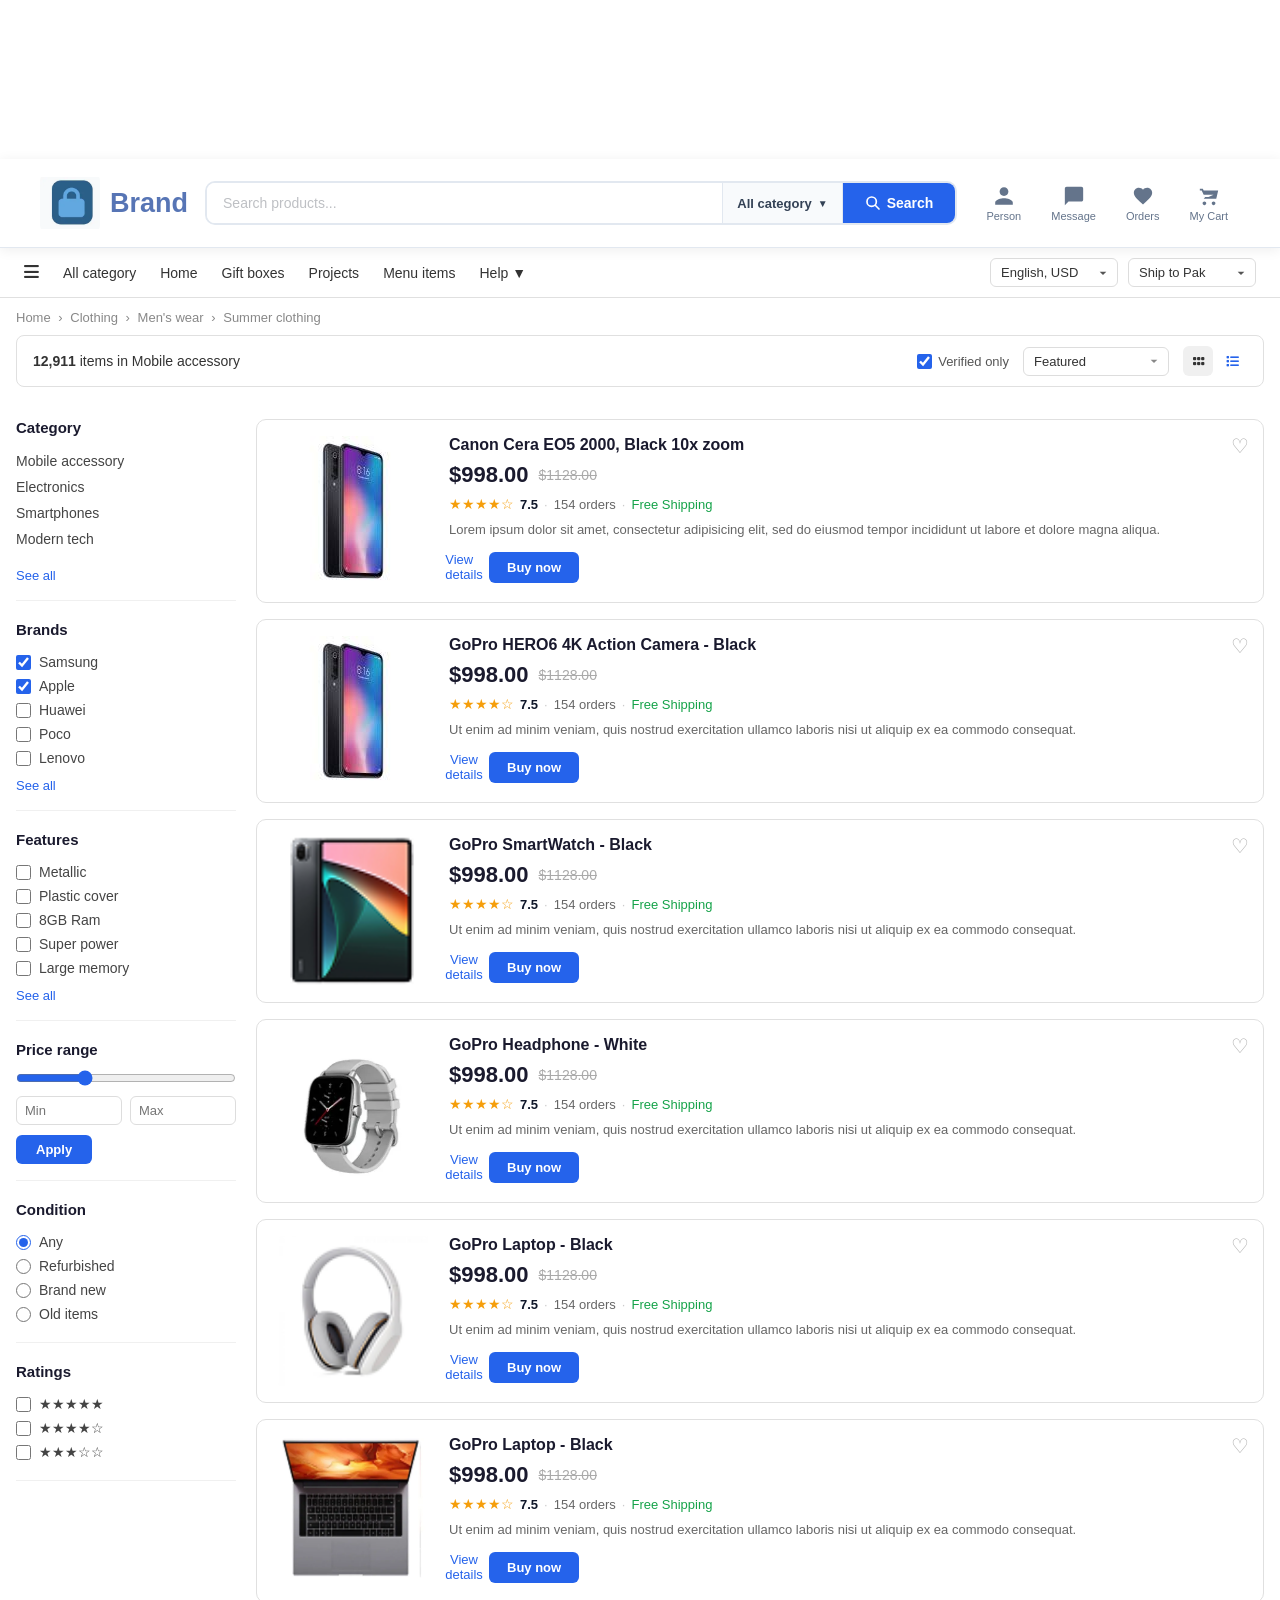
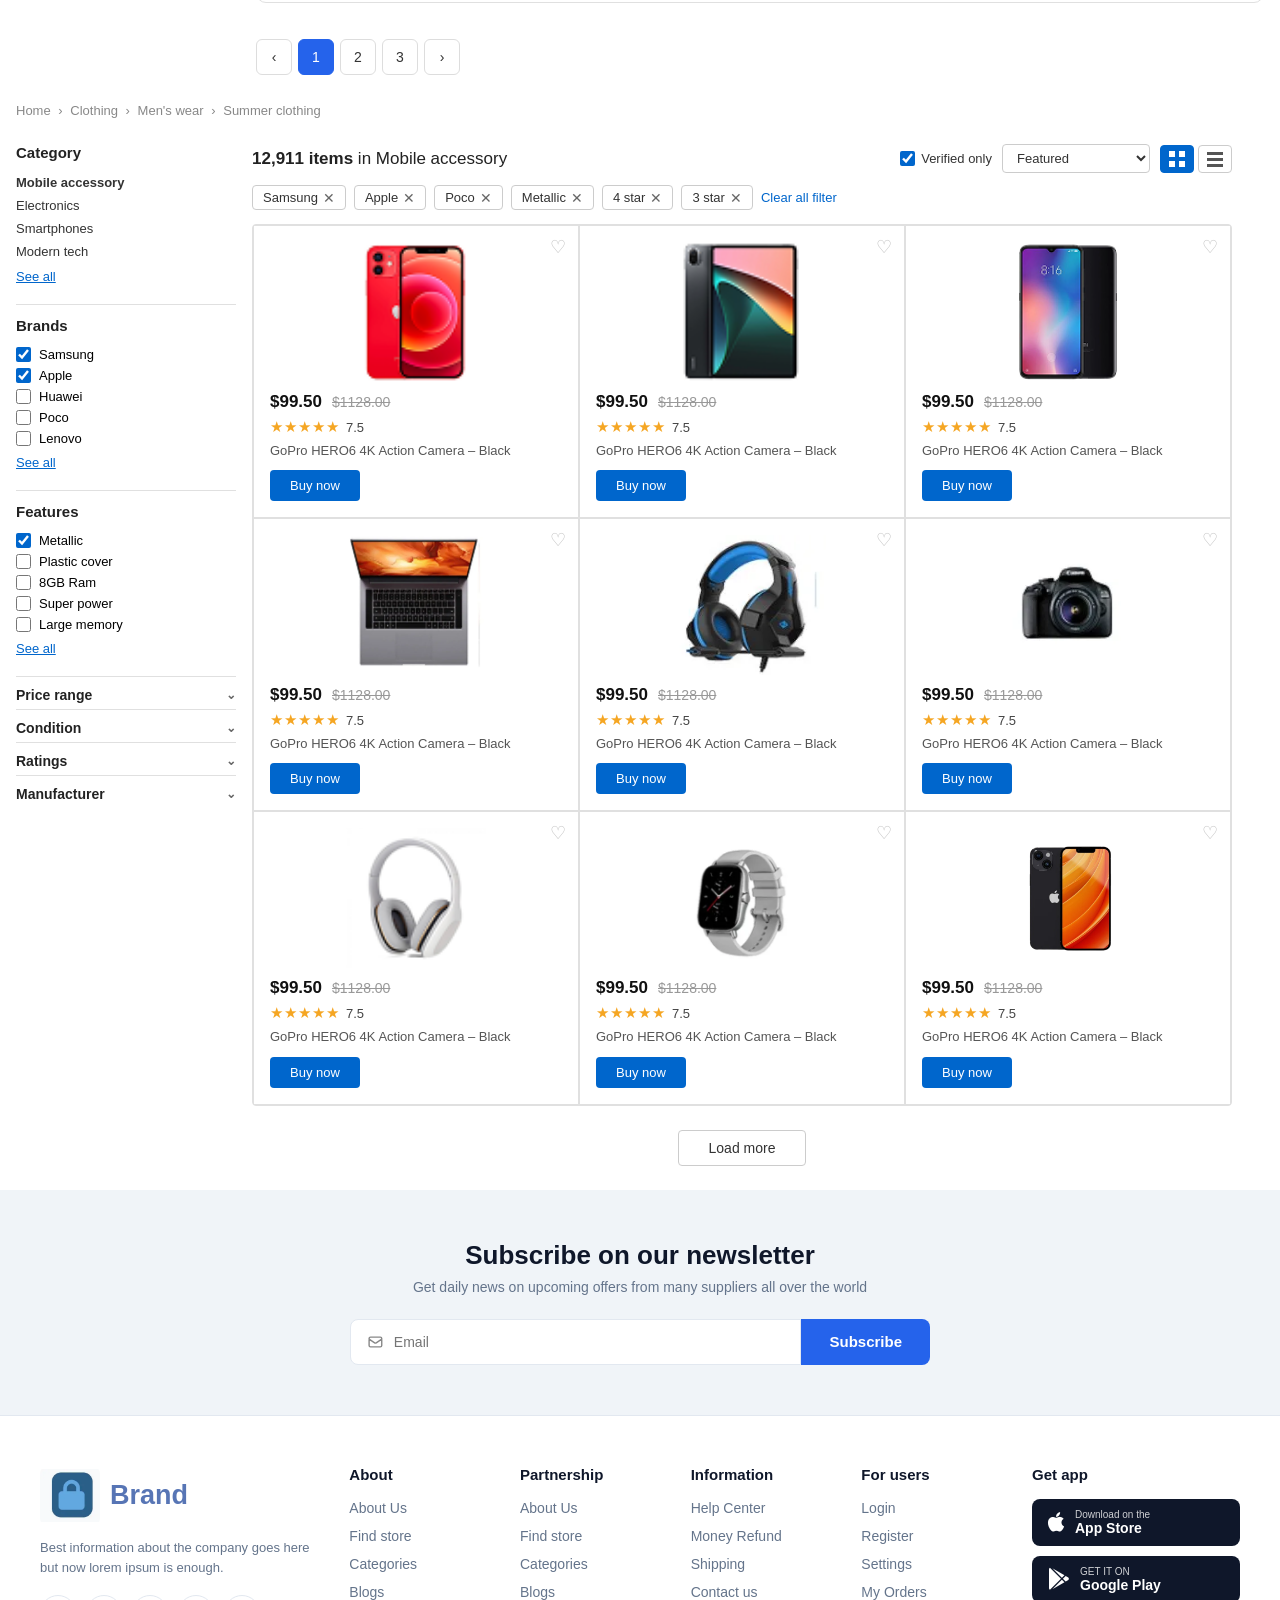
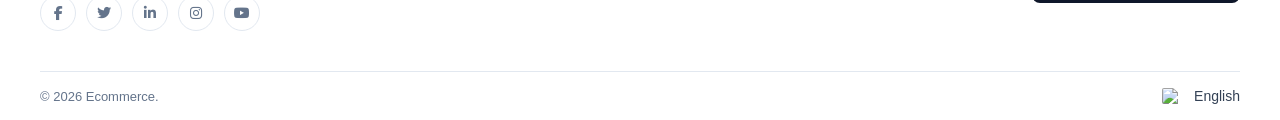
==== gift.html @ ad8d3f31 "Update gift.html" ====
<!DOCTYPE html>
<html lang="en">
<head>
    <meta charset="UTF-8">
    <meta name="viewport" content="width=device-width, initial-scale=1.0">
    <title>E-commerce Website</title>
    <link rel="stylesheet" href="https://cdnjs.cloudflare.com/ajax/libs/font-awesome/6.5.0/css/all.min.css">
    <link rel="stylesheet" href="website.css">
    
</head>

     
</head>
<body style="padding-top: 130px;">

    <!-- FIXED HEADER WRAPPER -->
    <div class="site-header">

      <!-- NAVBAR -->
      <nav>
        <a href="#" class="logo">
          <img src="./preview.webp" alt="Brand Logo">
          <span class="logo-text">Brand</span>
        </a>
        <div class="search-wrapper">
          <input type="text" class="search-input" placeholder="Search products...">
          <div class="cat-dropdown">
            <button class="cat-btn" id="catBtn" onclick="toggleCat()">
              All category <span class="arrow">▼</span>
            </button>
            <div class="cat-menu" id="catMenu">
              <a href="#" onclick="selectCat(this)"><span class="icon">⌚</span> Smart Watches</a>
              <a href="#" onclick="selectCat(this)"><span class="icon">💻</span> Laptops</a>
              <a href="#" onclick="selectCat(this)"><span class="icon">📷</span> Cameras</a>
              <a href="#" onclick="selectCat(this)"><span class="icon">🎧</span> Headphones</a>
            </div>
          </div>
        <button class="search-btn">
            <svg width="16" height="16" fill="none" stroke="currentColor" viewBox="0 0 24 24">
            <path stroke-linecap="round" stroke-linejoin="round" stroke-width="2.5" d="M21 21l-6-6m2-5a7 7 0 11-14 0 7 7 0 0114 0z"/>
            </svg>
            <span class="btn-text">Search</span>
          </button>
        </div>
        <div class="nav-icons">
          <a href="#" class="nav-icon">
            <svg fill="currentColor" viewBox="0 0 24 24" width="22" height="22"><path d="M12 12c2.7 0 4.8-2.1 4.8-4.8S14.7 2.4 12 2.4 7.2 4.5 7.2 7.2 9.3 12 12 12zm0 2.4c-3.2 0-9.6 1.6-9.6 4.8v2.4h19.2v-2.4c0-3.2-6.4-4.8-9.6-4.8z"/></svg>
            <span>Person</span>
          </a>
          <a href="#" class="nav-icon">
            <svg fill="currentColor" viewBox="0 0 24 24" width="22" height="22"><path d="M20 2H4c-1.1 0-2 .9-2 2v18l4-4h14c1.1 0 2-.9 2-2V4c0-1.1-.9-2-2-2z"/></svg>
            <span>Message</span>
          </a>
          <a href="#" class="nav-icon">
            <svg fill="currentColor" viewBox="0 0 24 24" width="22" height="22"><path d="M12 21.35l-1.45-1.32C5.4 15.36 2 12.28 2 8.5 2 5.42 4.42 3 7.5 3c1.74 0 3.41.81 4.5 2.09C13.09 3.81 14.76 3 16.5 3 19.58 3 22 5.42 22 8.5c0 3.78-3.4 6.86-8.55 11.54L12 21.35z"/></svg>
            <span>Orders</span>
          </a>
          <a href="#" class="nav-icon">
            <svg fill="currentColor" viewBox="0 0 24 24" width="22" height="22"><path d="M7 18c-1.1 0-2 .9-2 2s.9 2 2 2 2-.9 2-2-.9-2-2-2zm10 0c-1.1 0-2 .9-2 2s.9 2 2 2 2-.9 2-2-.9-2-2-2zm-9.8-3h11.2c.8 0 1.5-.4 1.8-1.1L22 6H6.2L5.3 4H2v2h2l3.6 7.6L6.2 15H20v-2H7.4l-.7-1.4-.5-1H17z"/></svg>
            <span>My Cart</span>
          </a>
        </div>
        <div class="hamburger" onclick="toggleMobileSearch()">
          <span></span><span></span><span></span>
        </div>
      </nav>

      <!-- MOBILE SEARCH -->
      <div class="mobile-search" id="mobileSearch" style="display:none">
        <div class="search-wrapper" style="display:flex">
          <div class="cat-dropdown">
            <button class="cat-btn" id="catBtn2" onclick="toggleCat2()">
              All category <span class="arrow">▼</span>
            </button>
            <div class="cat-menu" id="catMenu2">
              <a href="#" onclick="selectCat2(this)"><span class="icon">⌚</span> Smart Watches</a>
              <a href="#" onclick="selectCat2(this)"><span class="icon">💻</span> Laptops</a>
              <a href="#" onclick="selectCat2(this)"><span class="icon">📷</span> Cameras</a>
              <a href="#" onclick="selectCat2(this)"><span class="icon">🎧</span> Headphones</a>
            </div>
          </div>
          <input type="text" class="search-input" placeholder="Search products...">
          <button class="search-btn">
            <svg width="16" height="16" fill="none" stroke="currentColor" viewBox="0 0 24 24">
              <path stroke-linecap="round" stroke-linejoin="round" stroke-width="2.5" d="M21 21l-6-6m2-5a7 7 0 11-14 0 7 7 0 0114 0z"/>
            </svg>
          </button>
        </div>
      </div>

      <!-- TOP MENU -->
      <div class="top-menu">
        <div class="menu-left">
          <span class="menu-icon"><i class="fa-solid fa-bars"></i></span>
          <a href="#">All category</a>
         <a href="./index.html">Home</a>
          <a href="gift.html">Gift boxes</a>
          <a href="projects.html">Projects</a>
          <a href="menu.html">Menu items</a>
          <div class="help">
            <a href="#">Help ▼</a>
            <div class="help-menu">
              <a href="#">Customer Service</a>
              <a href="#">Track Order</a>
              <a href="#">Contact</a>
            </div>
          </div>
        </div>
        <div class="menu-right">
          <select><option>English, USD</option><option>German, EUR</option><option>France, USD</option><option>Japanese, JPY</option></select>
          <select><option>Ship to Pak</option><option>German, EUR</option><option>France, USD</option><option>Japanese, JPY</option></select>
        </div>
      </div>

    </div><!-- end site-header -->
    

      <div class="breadcrumb">
        <a href="#">Home</a> <span>›</span>
        <a href="#">Clothing</a> <span>›</span>
        <a href="#">Men's wear</a> <span>›</span>
        Summer clothing
      </div>
      
      <div class="filter-bar">
        <div class="filter-left">
          <strong>12,911</strong> items in Mobile accessory
        </div>
        <div class="filter-right">
          <label class="verified-label">
            <input type="checkbox" checked> Verified only
          </label>
          <select class="filter-select">
            <option>Featured</option>
            <option>Price: Low to High</option>
            <option>Price: High to Low</option>
            <option>Newest first</option>
          </select>
          <div class="view-btns">
            <div class="view-btn active" title="Grid view">
              <i class="fa-solid fa-grip"></i>
            </div>
            <div class="view-btn" title="List view">
              <i class="fa-solid fa-list"></i>
            </div>
          </div>
        </div>
      </div>



      <div class="listing-layout">

        <!-- LEFT SIDEBAR -->
        <div class="listing-sidebar">
      
          <div class="sidebar-section">
            <h4>Category</h4>
            <ul>
              <li>Mobile accessory</li>
              <li>Electronics</li>
              <li>Smartphones</li>
              <li>Modern tech</li>
            </ul>
            <a href="#" class="see-all">See all</a>
          </div>
      
          <div class="sidebar-section">
            <h4>Brands</h4>
            <label><input type="checkbox" checked> Samsung</label>
            <label><input type="checkbox" checked> Apple</label>
            <label><input type="checkbox"> Huawei</label>
            <label><input type="checkbox"> Poco</label>
            <label><input type="checkbox"> Lenovo</label>
            <a href="#" class="see-all">See all</a>
          </div>
      
          <div class="sidebar-section">
            <h4>Features</h4>
            <label><input type="checkbox"> Metallic</label>
            <label><input type="checkbox"> Plastic cover</label>
            <label><input type="checkbox"> 8GB Ram</label>
            <label><input type="checkbox"> Super power</label>
            <label><input type="checkbox"> Large memory</label>
            <a href="#" class="see-all">See all</a>
          </div>
      
          <div class="sidebar-section">
            <h4>Price range</h4>
            <input type="range" min="0" max="1000" value="300" class="price-slider">
            <div class="price-inputs">
              <input type="number" placeholder="Min">
              <input type="number" placeholder="Max">
            </div>
            <button class="apply-btn">Apply</button>
          </div>
      
          <div class="sidebar-section">
            <h4>Condition</h4>
            <label><input type="radio" name="condition" checked> Any</label>
            <label><input type="radio" name="condition"> Refurbished</label>
            <label><input type="radio" name="condition"> Brand new</label>
            <label><input type="radio" name="condition"> Old items</label>
          </div>
      
          <div class="sidebar-section">
            <h4>Ratings</h4>
            <label><input type="checkbox"> ★★★★★</label>
            <label><input type="checkbox"> ★★★★☆</label>
            <label><input type="checkbox"> ★★★☆☆</label>
          </div>
      
        </div>
      
        <!-- RIGHT PRODUCTS LIST -->
        <div class="listing-products">
      
          <div class="listing-card">
            <img src="./phone.jpeg" alt="Product">
            <div class="listing-info">
              <h3>Canon Cera EO5 2000, Black 10x zoom</h3>
              <div class="listing-price">
                <span class="new-price">$998.00</span>
                <span class="old-price">$1128.00</span>
              </div>
              <div class="listing-meta">
                <span class="stars">★★★★☆</span>
                <span class="rating-num">7.5</span>
                <span class="dot">·</span>
                <span class="orders">154 orders</span>
                <span class="dot">·</span>
                <span class="free-ship">Free Shipping</span>
              </div>
              <p class="listing-desc">Lorem ipsum dolor sit amet, consectetur adipisicing elit, sed do eiusmod tempor incididunt ut labore et dolore magna aliqua.</p>
              <div class="listing-btns">
                <span class="view-btn">View details</span>
                <button class="buy-btn">Buy now</button>
              </div>
            </div>
            <button class="wish-btn">♡</button>
          </div>
      
          <div class="listing-card">
            <img src="./phone.jpeg" alt="Product">
            <div class="listing-info">
              <h3>GoPro HERO6 4K Action Camera - Black</h3>
              <div class="listing-price">
                <span class="new-price">$998.00</span>
                <span class="old-price">$1128.00</span>
              </div>
              <div class="listing-meta">
                <span class="stars">★★★★☆</span>
                <span class="rating-num">7.5</span>
                <span class="dot">·</span>
                <span class="orders">154 orders</span>
                <span class="dot">·</span>
                <span class="free-ship">Free Shipping</span>
              </div>
              <p class="listing-desc">Ut enim ad minim veniam, quis nostrud exercitation ullamco laboris nisi ut aliquip ex ea commodo consequat.</p>
              <div class="listing-btns">
                <button class="view-btn">View details</button>
                <button class="buy-btn">Buy now</button>
              </div>
            </div>
            <button class="wish-btn">♡</button>
          </div>
      
          <div class="listing-card">
            <img src="./tab.png" alt="Product">
            <div class="listing-info">
              <h3>GoPro SmartWatch - Black</h3>
              <div class="listing-price">
                <span class="new-price">$998.00</span>
                <span class="old-price">$1128.00</span>
              </div>
              <div class="listing-meta">
                <span class="stars">★★★★☆</span>
                <span class="rating-num">7.5</span>
                <span class="dot">·</span>
                <span class="orders">154 orders</span>
                <span class="dot">·</span>
                <span class="free-ship">Free Shipping</span>
              </div>
              <p class="listing-desc">Ut enim ad minim veniam, quis nostrud exercitation ullamco laboris nisi ut aliquip ex ea commodo consequat.</p>
              <div class="listing-btns">
                <button class="view-btn">View details</button>
                <button class="buy-btn">Buy now</button>
              </div>
            </div>
            <button class="wish-btn">♡</button>
          </div>
      
          <div class="listing-card">
            <img src="./watch.webp" alt="Product">
            <div class="listing-info">
              <h3>GoPro Headphone - White</h3>
              <div class="listing-price">
                <span class="new-price">$998.00</span>
                <span class="old-price">$1128.00</span>
              </div>
              <div class="listing-meta">
                <span class="stars">★★★★☆</span>
                <span class="rating-num">7.5</span>
                <span class="dot">·</span>
                <span class="orders">154 orders</span>
                <span class="dot">·</span>
                <span class="free-ship">Free Shipping</span>
              </div>
              
              <p class="listing-desc">Ut enim ad minim veniam, quis nostrud exercitation ullamco laboris nisi ut aliquip ex ea commodo consequat.</p>
              <div class="listing-btns">
                <button class="view-btn">View details</button>
                <button class="buy-btn">Buy now</button>
              </div>
            </div>
            <button class="wish-btn">♡</button>
          </div>
      
          <div class="listing-card">
            <img src="./head.png" alt="Product">
            <div class="listing-info">
              <h3>GoPro Laptop - Black</h3>
              <div class="listing-price">
                <span class="new-price">$998.00</span>
                <span class="old-price">$1128.00</span>
              </div>
              <div class="listing-meta">
                <span class="stars">★★★★☆</span>
                <span class="rating-num">7.5</span>
                <span class="dot">·</span>
                <span class="orders">154 orders</span>
                <span class="dot">·</span>
                <span class="free-ship">Free Shipping</span>
              </div>
              <p class="listing-desc">Ut enim ad minim veniam, quis nostrud exercitation ullamco laboris nisi ut aliquip ex ea commodo consequat.</p>
              <div class="listing-btns">
                <button class="view-btn">View details</button>
                <button class="buy-btn">Buy now</button>
              </div>
            </div>
            <button class="wish-btn">♡</button>
          </div>
      

          <div class="listing-card">
            <img src="./laptop.webp" alt="Product">
            <div class="listing-info">
              <h3>GoPro Laptop - Black</h3>
              <div class="listing-price">
                <span class="new-price">$998.00</span>
                <span class="old-price">$1128.00</span>
              </div>
              <div class="listing-meta">
                <span class="stars">★★★★☆</span>
                <span class="rating-num">7.5</span>
                <span class="dot">·</span>
                <span class="orders">154 orders</span>
                <span class="dot">·</span>
                <span class="free-ship">Free Shipping</span>
              </div>
              <p class="listing-desc">Ut enim ad minim veniam, quis nostrud exercitation ullamco laboris nisi ut aliquip ex ea commodo consequat.</p>
              <div class="listing-btns">
                <button class="view-btn">View details</button>
                <button class="buy-btn">Buy now</button>
              </div>
            </div>
            <button class="wish-btn">♡</button>
          </div>
          <!-- PAGINATION -->
          <div class="pagination">
            <button class="page-btn">&#8249;</button>
            <button class="page-btn active">1</button>
            <button class="page-btn">2</button>
            <button class="page-btn">3</button>
            <button class="page-btn">&#8250;</button>
          </div>
      
        </div>
      </div>
      <div class="breadcrumb">
        <a href="#">Home</a> <span>›</span>
        <a href="#">Clothing</a> <span>›</span>
        <a href="#">Men's wear </a> <span>›</span>
        Summer clothing
      </div>
      


  
      <div class="lst-page-wrapper">
       
        <!-- SIDEBAR -->
        <aside class="lst-sidebar">
       
          <div class="lst-sidebar-section">
            <h3>Category</h3>
            <ul>
              <li><strong>Mobile accessory</strong></li>
              <li>Electronics</li>
              <li>Smartphones</li>
              <li>Modern tech</li>
            </ul>
            <a class="lst-see-all" href="#">See all</a>
          </div>
       
          <hr class="lst-divider"/>
       
          <div class="lst-sidebar-section">
            <h3>Brands</h3>
            <label class="lst-check-row"><input type="checkbox" checked/> Samsung</label>
            <label class="lst-check-row"><input type="checkbox" checked/> Apple</label>
            <label class="lst-check-row"><input type="checkbox"/> Huawei</label>
            <label class="lst-check-row"><input type="checkbox"/> Poco</label>
            <label class="lst-check-row"><input type="checkbox"/> Lenovo</label>
            <a class="lst-see-all" href="#">See all</a>
          </div>
       
          <hr class="lst-divider"/>
       
          <div class="lst-sidebar-section">
            <h3>Features</h3>
            <label class="lst-check-row"><input type="checkbox" checked/> Metallic</label>
            <label class="lst-check-row"><input type="checkbox"/> Plastic cover</label>
            <label class="lst-check-row"><input type="checkbox"/> 8GB Ram</label>
            <label class="lst-check-row"><input type="checkbox"/> Super power</label>
            <label class="lst-check-row"><input type="checkbox"/> Large memory</label>
            <a class="lst-see-all" href="#">See all</a>
          </div>
       
          <div class="lst-collapsible" id="lst-price">
            <div class="lst-col-header" onclick="lstToggle('lst-price')">
              Price range <span class="lst-arrow">&#8964;</span>
            </div>
            <div class="lst-col-body">
              <label class="lst-check-row"><input type="checkbox"/> Under $50</label>
              <label class="lst-check-row"><input type="checkbox"/> $50 – $100</label>
              <label class="lst-check-row"><input type="checkbox"/> $100 – $200</label>
              <label class="lst-check-row"><input type="checkbox"/> Over $200</label>
            </div>
          </div>
       
          <div class="lst-collapsible" id="lst-cond">
            <div class="lst-col-header" onclick="lstToggle('lst-cond')">
              Condition <span class="lst-arrow">&#8964;</span>
            </div>
            <div class="lst-col-body">
              <label class="lst-check-row"><input type="checkbox"/> New</label>
              <label class="lst-check-row"><input type="checkbox"/> Refurbished</label>
              <label class="lst-check-row"><input type="checkbox"/> Used</label>
            </div>
          </div>
       
          <div class="lst-collapsible" id="lst-rat">
            <div class="lst-col-header" onclick="lstToggle('lst-rat')">
              Ratings <span class="lst-arrow">&#8964;</span>
            </div>
            <div class="lst-col-body">
              <label class="lst-check-row"><input type="checkbox"/> ★★★★★ 5 star</label>
              <label class="lst-check-row"><input type="checkbox" checked/> ★★★★☆ 4 star</label>
              <label class="lst-check-row"><input type="checkbox" checked/> ★★★☆☆ 3 star</label>
            </div>
          </div>
       
          <div class="lst-collapsible" id="lst-mfr">
            <div class="lst-col-header" onclick="lstToggle('lst-mfr')">
              Manufacturer <span class="lst-arrow">&#8964;</span>
            </div>
            <div class="lst-col-body">
              <label class="lst-check-row"><input type="checkbox"/> Samsung</label>
              <label class="lst-check-row"><input type="checkbox"/> Apple</label>
              <label class="lst-check-row"><input type="checkbox"/> Sony</label>
            </div>
          </div>
       
        </aside>
       
        <!-- MAIN -->
        <main class="lst-main">
       
          <div class="lst-topbar">
            <h2><strong>12,911 items</strong> in Mobile accessory</h2>
            <div class="lst-topbar-right">
              <label class="lst-verified">
                <input type="checkbox" checked/> Verified only
              </label>
              <select class="lst-sort">
                <option>Featured</option>
                <option>Price: Low to High</option>
                <option>Price: High to Low</option>
                <option>Best Rated</option>
                <option>Newest</option>
              </select>
              <div class="lst-view-toggle">
                <button class="lst-view-btn lst-active" title="Grid view">
                  <svg width="16" height="16" viewBox="0 0 16 16" fill="currentColor">
                    <rect x="0" y="0" width="6" height="6"/><rect x="10" y="0" width="6" height="6"/>
                    <rect x="0" y="10" width="6" height="6"/><rect x="10" y="10" width="6" height="6"/>
                  </svg>
                </button>
                <button class="lst-view-btn" title="List view">
                  <svg width="16" height="16" viewBox="0 0 16 16" fill="currentColor">
                    <rect x="0" y="1" width="16" height="3"/><rect x="0" y="7" width="16" height="3"/>
                    <rect x="0" y="13" width="16" height="3"/>
                  </svg>
                </button>
              </div>
            </div>
          </div>
       
          <div class="lst-filters-bar">
            <span class="lst-filter-tag">Samsung <span class="lst-remove">✕</span></span>
            <span class="lst-filter-tag">Apple <span class="lst-remove">✕</span></span>
            <span class="lst-filter-tag">Poco <span class="lst-remove">✕</span></span>
            <span class="lst-filter-tag">Metallic <span class="lst-remove">✕</span></span>
            <span class="lst-filter-tag">4 star <span class="lst-remove">✕</span></span>
            <span class="lst-filter-tag">3 star <span class="lst-remove">✕</span></span>
            <button class="lst-clear-btn">Clear all filter</button>
          </div>
       
          <div class="lst-grid">
       
            <div class="lst-card">
              <button class="lst-wish">♡</button>
              <div class="lst-img-box"><img src="./3.png" alt="Phone" onerror="this.onerror=null;this.src='https://placehold.co/180x140/f0f0f0/888?text=Phone'"/></div>
              <div class="lst-price-row"><span class="lst-price-now">$99.50</span><span class="lst-price-old">$1128.00</span></div>
              <div class="lst-rating-row"><span class="lst-stars">★★★★★</span><span class="lst-rating-num">7.5</span></div>
              <div class="lst-prod-name">GoPro HERO6 4K Action Camera – Black</div>
              <button class="lst-buy-btn">Buy now</button>
            </div>
       
            <div class="lst-card">
              <button class="lst-wish">♡</button>
              <div class="lst-img-box"><img src="./tab.png" alt="Tablet" onerror="this.onerror=null;this.src='https://placehold.co/180x140/f0f0f0/888?text=Tablet'"/></div>
              <div class="lst-price-row"><span class="lst-price-now">$99.50</span><span class="lst-price-old">$1128.00</span></div>
              <div class="lst-rating-row"><span class="lst-stars">★★★★★</span><span class="lst-rating-num">7.5</span></div>
              <div class="lst-prod-name">GoPro HERO6 4K Action Camera – Black</div>
              <button class="lst-buy-btn">Buy now</button>
            </div>
       
            <div class="lst-card">
              <button class="lst-wish">♡</button>
              <div class="lst-img-box"><img src="./23.png" alt="Smartphone" onerror="this.onerror=null;this.src='https://placehold.co/180x140/f0f0f0/888?text=Phone'"/></div>
              <div class="lst-price-row"><span class="lst-price-now">$99.50</span><span class="lst-price-old">$1128.00</span></div>
              <div class="lst-rating-row"><span class="lst-stars">★★★★★</span><span class="lst-rating-num">7.5</span></div>
              <div class="lst-prod-name">GoPro HERO6 4K Action Camera – Black</div>
              <button class="lst-buy-btn">Buy now</button>
            </div>
       
            <div class="lst-card">
              <button class="lst-wish">♡</button>
              <div class="lst-img-box"><img src="./laptop.webp" alt="Laptop" onerror="this.onerror=null;this.src='https://placehold.co/180x140/f0f0f0/888?text=Laptop'"/></div>
              <div class="lst-price-row"><span class="lst-price-now">$99.50</span><span class="lst-price-old">$1128.00</span></div>
              <div class="lst-rating-row"><span class="lst-stars">★★★★★</span><span class="lst-rating-num">7.5</span></div>
              <div class="lst-prod-name">GoPro HERO6 4K Action Camera – Black</div>
              <button class="lst-buy-btn">Buy now</button>
            </div>
       
            <div class="lst-card">
              <button class="lst-wish">♡</button>
              <div class="lst-img-box"><img src="./headphones.webp" alt="Headphones" onerror="this.onerror=null;this.src='https://placehold.co/180x140/f0f0f0/888?text=Headphones'"/></div>
              <div class="lst-price-row"><span class="lst-price-now">$99.50</span><span class="lst-price-old">$1128.00</span></div>
              <div class="lst-rating-row"><span class="lst-stars">★★★★★</span><span class="lst-rating-num">7.5</span></div>
              <div class="lst-prod-name">GoPro HERO6 4K Action Camera – Black</div>
              <button class="lst-buy-btn">Buy now</button>
            </div>
       
            <div class="lst-card">
              <button class="lst-wish">♡</button>
              <div class="lst-img-box"><img src="./camera.webp" alt="Camera" onerror="this.onerror=null;this.src='https://placehold.co/180x140/f0f0f0/888?text=Camera'"/></div>
              <div class="lst-price-row"><span class="lst-price-now">$99.50</span><span class="lst-price-old">$1128.00</span></div>
              <div class="lst-rating-row"><span class="lst-stars">★★★★★</span><span class="lst-rating-num">7.5</span></div>
              <div class="lst-prod-name">GoPro HERO6 4K Action Camera – Black</div>
              <button class="lst-buy-btn">Buy now</button>
            </div>
       
            <div class="lst-card">
              <button class="lst-wish">♡</button>
              <div class="lst-img-box"><img src="./head.png" alt="Headphones White" onerror="this.onerror=null;this.src='https://placehold.co/180x140/f0f0f0/888?text=Headphones'"/></div>
              <div class="lst-price-row"><span class="lst-price-now">$99.50</span><span class="lst-price-old">$1128.00</span></div>
              <div class="lst-rating-row"><span class="lst-stars">★★★★★</span><span class="lst-rating-num">7.5</span></div>
              <div class="lst-prod-name">GoPro HERO6 4K Action Camera – Black</div>
              <button class="lst-buy-btn">Buy now</button>
            </div>
       
            <div class="lst-card">
              <button class="lst-wish">♡</button>
              <div class="lst-img-box"><img src="./watch.webp" alt="Smartwatch" onerror="this.onerror=null;this.src='https://placehold.co/180x140/f0f0f0/888?text=Watch'"/></div>
              <div class="lst-price-row"><span class="lst-price-now">$99.50</span><span class="lst-price-old">$1128.00</span></div>
              <div class="lst-rating-row"><span class="lst-stars">★★★★★</span><span class="lst-rating-num">7.5</span></div>
              <div class="lst-prod-name">GoPro HERO6 4K Action Camera – Black</div>
              <button class="lst-buy-btn">Buy now</button>
            </div>
       
            <div class="lst-card">
              <button class="lst-wish">♡</button>
              <div class="lst-img-box"><img src="./iPhone.png" alt="Phone 2" onerror="this.onerror=null;this.src='https://placehold.co/180x140/f0f0f0/888?text=Phone'"/></div>
              <div class="lst-price-row"><span class="lst-price-now">$99.50</span><span class="lst-price-old">$1128.00</span></div>
              <div class="lst-rating-row"><span class="lst-stars">★★★★★</span><span class="lst-rating-num">7.5</span></div>
              <div class="lst-prod-name">GoPro HERO6 4K Action Camera – Black</div>
              <button class="lst-buy-btn">Buy now</button>
            </div>
       
          </div>
       
          <div class="lst-load-wrap">
            <button class="lst-load-btn">Load more</button>
          </div>
       
        </main>
      </div>





















<!-- NEWSLETTER -->
<div class="newsletter-section">
  <h2>Subscribe on our newsletter</h2>
  <p>Get daily news on upcoming offers from many suppliers all over the world</p>
  <div class="newsletter-form">
    <div class="email-input-wrapper">
      <svg width="18" height="18" fill="none" stroke="#888" viewBox="0 0 24 24">
        <path stroke-linecap="round" stroke-linejoin="round" stroke-width="2" d="M3 8l7.89 5.26a2 2 0 002.22 0L21 8M5 19h14a2 2 0 002-2V7a2 2 0 00-2-2H5a2 2 0 00-2 2v10a2 2 0 002 2z"/>
      </svg>
      <input type="email" placeholder="Email">
    </div>
    <button class="subscribe-btn">Subscribe</button>
  </div>
</div>

<!-- FOOTER -->
<footer>
  <div class="footer-container">

    <!-- Brand -->
    <div class="footer-brand">
      <a href="#" class="logo">
        <img src="./preview.webp" alt="Brand Logo">
        <span class="logo-text">Brand</span>
      </a>
      <p>Best information about the company goes here but now lorem ipsum is enough.</p>
      <div class="social-icons">
        <a href="#"><i class="fab fa-facebook-f"></i></a>
        <a href="#"><i class="fab fa-twitter"></i></a>
        <a href="#"><i class="fab fa-linkedin-in"></i></a>
        <a href="#"><i class="fab fa-instagram"></i></a>
        <a href="#"><i class="fab fa-youtube"></i></a>
      </div>
    </div>

    <!-- About -->
    <div class="footer-col">
      <h4>About</h4>
      <ul>
        <li><a href="#">About Us</a></li>
        <li><a href="#">Find store</a></li>
        <li><a href="#">Categories</a></li>
        <li><a href="#">Blogs</a></li>
      </ul>
    </div>

    <!-- Partnership -->
    <div class="footer-col">
      <h4>Partnership</h4>
      <ul>
        <li><a href="#">About Us</a></li>
        <li><a href="#">Find store</a></li>
        <li><a href="#">Categories</a></li>
        <li><a href="#">Blogs</a></li>
      </ul>
    </div>

    <!-- Information -->
    <div class="footer-col">
      <h4>Information</h4>
      <ul>
        <li><a href="#">Help Center</a></li>
        <li><a href="#">Money Refund</a></li>
        <li><a href="#">Shipping</a></li>
        <li><a href="#">Contact us</a></li>
      </ul>
    </div>

    <!-- For users -->
    <div class="footer-col">
      <h4>For users</h4>
      <ul>
        <li><a href="#">Login</a></li>
        <li><a href="#">Register</a></li>
        <li><a href="#">Settings</a></li>
        <li><a href="#">My Orders</a></li>
      </ul>
    </div>

    <!-- Get app -->
    <div class="footer-col">
      <h4>Get app</h4>
      <div class="app-btns">
        <a href="#" class="app-btn">
          <i class="fab fa-apple"></i>
          <div>
            <span>Download on the</span>
            <strong>App Store</strong>
          </div>
        </a>
        <a href="#" class="app-btn">
          <i class="fab fa-google-play"></i>
          <div>
            <span>GET IT ON</span>
            <strong>Google Play</strong>
          </div>
        </a>
      </div>
    </div>

  </div>

  <!-- Footer Bottom -->
  <div class="footer-bottom">
    <p>© 2026 Ecommerce.</p>
    <div class="footer-lang">
      <img src="https://flagcdn.com/w40/us.png" alt="English">
      <span>English</span>
    
    </div>
  </div>
</footer>





  <script src="script.js"></script>
</body>
</html>
---- website.css ----
* { margin: 0; padding: 0; box-sizing: border-box; }

body {
  font-family: 'DM Sans', sans-serif;
  background: white;
  margin: 0;
  overflow-x: hidden;
  padding-top: 0; /* YEH ADD KARO */
}

/* ===== NAVBAR ===== */
nav {
  position: relative;
  top: 0;
  width: 100%;
  background: #fff;
  z-index: auto;
  display: flex;
  align-items: center;
  justify-content: space-between;
  padding: 14px 40px;
  box-shadow: 0 2px 12px rgba(0,0,0,0.07);
  border-bottom: 1px solid #e2e8f0;
  margin-bottom: 0;
}

/* --- LOGO --- */
.logo {
    display: flex;
    align-items: center;   /* vertical center */
    gap: 10px;             /* image aur text ke beech space */
    text-decoration: none;
  }
  
  .logo img {
    width: 60px;
    height: 60px;
    object-fit: contain;
    border-radius: 8px;
  }
  
  .logo-text {
    font-size: 27px;
    font-weight: 600;
    color: #5775b5;
    transition: color 0.3s;
    text-decoration: none;
    border-bottom: none;
  }
  
  .logo:hover .logo-text {
    color: black;
  }

/* --- SEARCH BAR --- */
.search-wrapper {
  flex: 1;
  display: flex;
  align-items: stretch;
  border: 2px solid #e2e8f0;
  border-radius: 10px;
  overflow: visible;
  transition: border-color 0.2s;
  position: relative;
  margin: 0 17px;
}

.search-wrapper:focus-within {
  border-color: #2563eb;
}

/* Category Dropdown */
.cat-dropdown {
  position: relative;
  flex-shrink: 0;
}

.cat-btn {
  height: 100%;
  padding: 0 14px;
  background: #f8fafc;
  border: none;
  border-right: 1px solid #e2e8f0;
  font-size: 13px;
  font-weight: 600;
  color: #334155;
  cursor: pointer;
  display: flex;
  align-items: center;
  gap: 6px;
  font-family: 'DM Sans', sans-serif;
  white-space: nowrap;
  border-radius: 8px 0 0 8px;
  transition: background 0.2s;
}

.cat-btn:hover { background: #eff6ff; color: #2563eb; }

.cat-btn .arrow {
  font-size: 10px;
  transition: transform 0.2s;
}

.cat-btn.open .arrow { transform: rotate(180deg); }

/* Dropdown Menu */
.cat-menu {
  display: none;
  position: absolute;
  top: calc(100% + 8px);
  left: 0;
  background: white;
  border: 1px solid #e2e8f0;
  border-radius: 12px;
  box-shadow: 0 10px 40px rgba(0,0,0,0.12);
  min-width: 200px;
  z-index: 1000;
  overflow: hidden;
  animation: dropDown 0.2s ease;
}

@keyframes dropDown {
  from { opacity: 0; transform: translateY(-8px); }
  to { opacity: 1; transform: translateY(0); }
}

.cat-menu.open { display: block; }

.cat-menu a {
  display: flex;
  align-items: center;
  gap: 10px;
  padding: 12px 18px;
  text-decoration: none;
  color: #334155;
  font-size: 14px;
  font-weight: 500;
  transition: all 0.15s;
  border-bottom: 1px solid #f1f5f9;
}

.cat-menu a:last-child { border-bottom: none; }

.cat-menu a:hover {
  background: #eff6ff;
  color: #2563eb;
  padding-left: 24px;
}

.cat-menu a span.icon { font-size: 18px; }

/* Search Input */
.search-input {
  flex: 1;
  padding: 12px 16px;
  border: none;
  outline: none;
  font-size: 14px;
  font-family: 'DM Sans', sans-serif;
  color: #0f172a;
  background: white;
  border-radius: 8px 0 0 8px;
}

.search-input::placeholder { color: #bec0c4; }

/* Category button - right side next to search */
.search-wrapper .cat-btn {
  border-radius: 0;
  border-left: 1px solid #e2e8f0;
  border-right: 1px solid #e2e8f0;
}

/* Search Button */
.search-btn {
  padding: 0 22px;
  background: #2563eb;
  color: white;
  border: none;
  cursor: pointer;
  font-weight: 600;
  font-size: 14px;
  font-family: 'DM Sans', sans-serif;
  border-radius: 0 8px 8px 0;
  transition: background 0.2s;
  display: flex;
  align-items: center;
  gap: 6px;
  white-space: nowrap;
}

.search-btn:hover { background: #1d4ed8; }

/* --- NAV ICONS --- */
.nav-icons {
  display: flex;
  align-items: center;
  gap: 6px;
  flex-shrink: 0;
}

.nav-icon {
  display: flex;
  flex-direction: column;
  align-items: center;
  gap: 3px;
  padding: 8px 12px;
  cursor: pointer;
  color: #64748b;
  font-size: 11px;
  font-weight: 500;
  border-radius: 10px;
  transition: all 0.2s;
  text-decoration: none;
  position: relative;
}

.nav-icon:hover {
  background: #eff6ff;
  color: #2563eb;
}

.nav-icon svg {
  width: 22px;
  height: 22px;
}

/* Cart Badge */
.cart-badge {
  position: absolute;
  top: 4px;
  right: 8px;
  background: #ef4444;
  color: white;
  font-size: 10px;
  font-weight: 700;
  width: 16px;
  height: 16px;
  border-radius: 50%;
  display: flex;
  align-items: center;
  justify-content: center;
}

/* Divider */
.nav-divider {
  width: 1px;
  height: 32px;
  background: #e2e8f0;
  margin: 0 4px;
}
/* ===== TOP MENU BAR ===== */


/* ── Top Menu Bar ── */
.top-menu {
  background: #fff;
  border-bottom: 1px solid #e0e0e0;
  height: 50px;
  padding: 0 24px;
  display: flex;
  align-items: center;
  justify-content: space-between;
  margin-top: 0;
}
.menu-left {
  display: flex;
  align-items: center;
  gap: 24px;
}

.menu-icon {
  font-size: 17px;
  color: #333;
  cursor: pointer;
}

.menu-left a {
  text-decoration: none;
  font-size: 14px;
  font-weight: 500;
  color: #333;
  white-space: nowrap;
  transition: color 0.2s;
}

.menu-left a:hover {
  color: #e47911;
}

/* ── Help Dropdown ── */
.help {
  position: relative;
}

.help > a {
  text-decoration: none;
  font-size: 14px;
  font-weight: 500;
  color: #333;
  cursor: pointer;
}

.help-menu {
  display: none;
  position: absolute;
  top: 100%;
  left: 0;
  background: #fff;
  border: 1px solid #ddd;
  border-radius: 6px;
  min-width: 160px;
  box-shadow: 0 4px 12px rgba(0, 0, 0, 0.1);
  z-index: 999;
  margin-top: 8px;
  overflow: hidden;
}

.help:hover .help-menu {
  display: block;
}

.help-menu a {
  display: block;
  padding: 10px 16px;
  font-size: 13px;
  color: #333;
  text-decoration: none;
  transition: background 0.15s;
}

.help-menu a:hover {
  background: #f5f5f5;
  color: #e47911;
}

/* ── Right Side Selects ── */
.menu-right {
  display: flex;
  align-items: center;
  gap: 10px;
}

.menu-right select {
  border: 1px solid #ddd;
  border-radius: 6px;
  padding: 6px 28px 6px 10px;
  font-size: 13px;
  color: #333;
  background-color: #fff;
  cursor: pointer;
  outline: none;
  appearance: none;
  -webkit-appearance: none;
  background-image: url("data:image/svg+xml,%3Csvg xmlns='http://www.w3.org/2000/svg' viewBox='0 0 24 24'%3E%3Cpath fill='%23555' d='M7 10l5 5 5-5z'/%3E%3C/svg%3E");
  background-repeat: no-repeat;
  background-position: right 6px center;
  background-size: 16px;
  transition: border-color 0.2s;
}

.menu-right select:hover {
  border-color: #aaa;
}

  
  /* header */
  .category-title {
    font-weight: bold;
    padding: 10px;
    border-bottom: 1px solid #eee;
    margin-bottom: 10px;
  }
  
  /* MAIN LAYOUT */
.page-layout {
  display: flex;
  gap: 0;
  padding: 20px;
  align-items: stretch;
  background: white;
  gap: 20px;  /* ← YEH ADD KARO */
}

/* LEFT */
.left {
  width: 22%;
}

.category-box {
  background: #f5f7fa;
  padding: 15px;
  border-radius: 10px;
}

.category-box ul {
  list-style: none;
  padding: 0;
  margin: 0;
}

.category-box li {
  padding: 10px;
  border-radius: 6px;
  cursor: pointer;
  transition: 0.3s;
}

.category-box li:hover {
  background: #e3ecf7;
}

.category-box .active {
  background: #dbe7f3;
  font-weight: 600;
}

/* MIDDLE */
.middle {
  width: 53%;
  background: white;
  padding: 0;
}
.banner {
  position: relative;
  border-radius: 10px;
  overflow: hidden;
  height: 100%;
  border: none;
  outline: none;
}
.banner img {
  width: 100%;
  height: 100%;
  min-height: 260px;
  object-fit: cover;
  border: none;
  outline: none;
  display: block;
}

.banner-content {
  position: absolute;
  top: 30%;
  left: 30px;
}

.banner-content h2 {
  font-size: 22px;
}

.banner-content h1 {
  font-size: 40px;
  margin: 10px 0;
}

.banner-content button {
  padding: 10px 18px;
  border: none;
  background: white;
  border-radius: 6px;
  cursor: pointer;
}

/* RIGHT */
/* RIGHT CONTAINER */
.right {
  width: 25%;
  display: flex;
  flex-direction: column;
  gap: 15px;
}

/* LOGIN BOX */
.login-box {
  background: #cbdcef;
  padding: 18px;
  border-radius: 12px;
  box-shadow: 0 2px 8px rgba(0,0,0,0.05);
}

/* TEXT */
.login-box p {
  font-size: 14px;
  line-height: 1.4;
  margin-bottom: 12px;
}

/* BUTTONS */
.login-box button {
  width: 100%;
  padding: 10px;
  margin-top: 8px;
  border-radius: 8px;
  border: none;
  font-size: 14px;
  cursor: pointer;
}

/* JOIN BUTTON */
.join {
  background: #0d6efd;
  color: white;
  font-weight: 500;
}

/* LOGIN BUTTON */
.login {
  background: white;
  border: 1px solid #ddd;
}

/* OFFER BOXES */
.offer {
  padding: 18px;
  border-radius: 12px;
  color: white;
  font-size: 14px;
  line-height: 1.5;
  box-shadow: 0 2px 8px rgba(0,0,0,0.05);
}

/* ORANGE BOX */
.orange {
  background: linear-gradient(135deg, #ff7a00, #ff9a2f);
}

/* BLUE BOX */
.blue {
  background: linear-gradient(135deg, #3bb2b8, #6dd5db);
}

/* ===== DEALS SECTION ===== */
.deals-section {
  display: flex;
  background: white;
  border: 1px solid #e2e8f0;
  border-radius: 10px;
  overflow: hidden;
  margin: 20px;
}

/* LEFT SIDE */
.deals-left {
  width: 25%;
  padding: 20px;
  border-right: 1px solid #e2e8f0;
}

.deals-left h2 {
  font-size: 22px;
  margin-bottom: 5px;
}

.deals-left p {
  color: #64748b;
  margin-bottom: 15px;
}

/* TIMER */
.timer {
  display: flex;
  gap: 10px;
  flex-wrap: wrap;
}

.timer div {
  background: #374151;
  color: white;
  padding: 8px;
  border-radius: 6px;
  text-align: center;
  font-size: 12px;
  min-width: 55px;
}

.timer span {
  display: block;
  font-size: 16px;
  font-weight: bold;
}

/* RIGHT SIDE */
.deals-right {
  width: 75%;
  display: flex;
  justify-content: space-between;
  align-items: center;
  padding: 15px;
  gap: 10px;
}

/* CARDS */
.deal-card {
  text-align: center;
  flex: 1;
}

.deal-card img {
  width: 100px;
  height: 80px;
  object-fit: contain;
}

.deal-card p {
  margin-top: 9px;
  margin-bottom: 10px;
  font-size: 14px;
}

.deal-card span {
  color: red;
  background: #ffe4e6;
  padding: 3px 19px;
  border-radius: 10px;
  font-size: 14px;
}
.container {
  display: flex;
  gap: 20px;   /* boxes ke beech space */
  flex-wrap: wrap;
}
/* ===== CATEGORY SECTIONS ===== */
.category-section {
  display: flex;
  gap: 0;
  background: white;
  border: 1px solid #e2e8f0;
  border-radius: 12px;
  overflow: hidden;
  margin: 20px 40px;
}

/* Left Box */
.cat-left-box {
  width: 220px;
  min-width: 220px;
  background: #fef9f0;
  padding: 24px 20px;
  display: flex;
  flex-direction: column;
  justify-content: space-between;
  border-right: 1px solid #e2e8f0;
}

.cat-left-box.electronics {
  background: #f0f4ff;
}

.cat-left-box h2 {
  font-size: 18px;
  font-weight: 700;
  color: #0f172a;
  line-height: 1.4;
}

.source-btn {
  padding: 10px 20px;
  background: white;
  border: 1px solid #e2e8f0;
  border-radius: 6px;
  font-size: 14px;
  font-weight: 600;
  color: #334155;
  cursor: pointer;
  transition: all 0.2s;
  margin-top: 16px;
  width: fit-content;
}

.source-btn:hover {
  background: #2563eb;
  color: white;
  border-color: #2563eb;
}

/* Products Grid */
.cat-products-grid {
  flex: 1;
  display: grid;
  grid-template-columns: repeat(4, 1fr);
  grid-template-rows: repeat(2, 1fr);
}

.cat-product-card {
  display: flex;
  align-items: center;
  justify-content: space-between;
  padding: 14px 16px;
  border: 1px solid #f1f5f9;
  cursor: pointer;
  transition: background 0.2s;
  gap: 8px;
}

.cat-product-card:hover {
  background: #f8fafc;
}

.cat-product-info {
  flex: 1;
}

.cat-product-name {
  font-size: 13px;
  font-weight: 600;
  color: #0f172a;
  margin-bottom: 4px;
}

.cat-product-price {
  font-size: 12px;
  color: #64748b;
  line-height: 1.4;
}

.cat-product-price strong {
  color: #0f172a;
  font-weight: 700;
}

.cat-product-card img {
  width: 70px;
  height: 70px;
  object-fit: contain;
  border-radius: 8px;
}
/* ===== INQUIRY SECTION ===== */
/* ===== INQUIRY SECTION ===== */
.inquiry-section {
  background: url("images/bg.webp") center/cover no-repeat;
  position: relative;
  padding: 50px 40px;
  display: flex;
  justify-content: space-between;
  align-items: flex-start;
  border-radius: 12px;
  margin: 20px;
  gap: 30px;
}

/* blue overlay */
.inquiry-section::before {
  content: "";
  position: absolute;
  inset: 0;
  background: rgba(30, 100, 180, 0.65);
  border-radius: 12px;
}

.inquiry-left,
.inquiry-form {
  position: relative;
  z-index: 1;
}

/* LEFT TEXT */
.inquiry-left {
  width: 50%;
  color: white;
  padding-top: 10px;
}

.inquiry-left h2 {
  font-size: 36px;
  font-weight: 900;
  color: #ffffff;
  line-height: 1.3;
  margin-bottom: 14px;
}

.inquiry-left p {
  font-size: 13px;
  font-weight: 400;
  color: rgba(255, 255, 255, 0.85);
  line-height: 1.7;
}

/* FORM BOX */
.inquiry-form {
  width: 340px;
  flex-shrink: 0;
  background: #fff;
  padding: 24px 20px;
  border-radius: 12px;
  box-shadow: 0 8px 24px rgba(0,0,0,0.15);
  display: flex;
  flex-direction: column;
  gap: 10px;
}

.inquiry-form h3 {
  font-size: 18px;
  font-weight: 700;
  color: #1a1a2e;
  margin-bottom: 4px;
}

/* inputs */
.inquiry-form input,
.inquiry-form textarea,
.inquiry-form select {
  width: 100%;
  padding: 10px 12px;
  border: 1px solid #e2e8f0;
  border-radius: 8px;
  font-size: 14px;
  font-family: 'DM Sans', sans-serif;
  color: #333;
  outline: none;
  transition: border-color 0.2s;
}

.inquiry-form input:focus,
.inquiry-form textarea:focus,
.inquiry-form select:focus {
  border-color: #2563eb;
}

.inquiry-form textarea {
  height: 100px;
  resize: vertical;
}

/* quantity + pcs row */
.row {
  display: flex;
  gap: 10px;
}

.row input { flex: 1; }
.row select { width: 110px; flex-shrink: 0; }

/* button */
.inquiry-form button {
  width: auto;
  align-self: flex-start;
  padding: 10px 24px;
  background: #2563eb;
  color: white;
  border: none;
  border-radius: 8px;
  font-size: 14px;
  font-weight: 600;
  cursor: pointer;
  font-family: 'DM Sans', sans-serif;
  transition: background 0.2s;
}

.inquiry-form button:hover {
  background: #1d4ed8;
}

/* grid */
.items {
  display: grid;
  grid-template-columns: repeat(5, 1fr);
  gap: 15px;
}

/* card */
.card {
  background: #fff;
  padding: 10px;
  border-radius: 8px;
}

.card img {
  width: 100%;
  height: 180px;        /* chota tha — bada kiya */
  object-fit: contain;
}

.price {
  font-weight: bold;
}



/* ===== OUR EXTRA SERVICES ===== */
.services-section {
  padding: 20px;
  margin: 20px 0;
}

.services-section h2,
.region-section h2 {
  font-size: 27px;
  font-weight: 700;
  margin-bottom: 20px;
  color: #1a1a2e;
}

.services-grid {
  display: grid;
  grid-template-columns: repeat(4, 1fr);
  gap: 16px;
}

.service-card {
  background: #fff;
  border-radius: 10px;
  overflow: visible;
  border: 1px solid #e2e8f0;
  position: relative;
  padding-bottom: 16px;
}

.service-card .img-wrap {
  position: relative;
  width: 100%;
  height: 160px;
  border-radius: 10px 10px 0 0;
  overflow: hidden;
}

.service-card .img-wrap img {
  width: 100%;
  height: 100%;
  object-fit: cover;
}



/* light shade overlay on image */
.service-card .img-wrap::after {
  content: "";
  position: absolute;
  inset: 0;
  background: rgba(255, 255, 255, 0.25);
}

/* circle icon */
.service-icon-wrap {
  position: relative;
  margin: -23px auto 0;
  width: 46px;
  height: 46px;
  background: #dbeafe;
  border-radius: 50%;
  display: flex;
  align-items: center;
  justify-content: center;
  border: 3px solid #fff;
  box-shadow: 0 2px 8px rgba(0,0,0,0.1);
  z-index: 10;
}

.service-card p {
  margin-top: 36px;
  padding: 0 14px;
  font-size: 15px;
  font-weight: 700;
  color: #1a1a2e;
  line-height: 1.5;
}

/* ===== SUPPLIERS BY REGION ===== */
.region-section {
  padding: 20px;
  margin: 10px 0;
}

.region-grid {
  display: grid;
  grid-template-columns: repeat(4, 1fr);
  gap: 20px 16px;
}

.region-item {
  display: flex;
  align-items: center;
  gap: 12px;
  cursor: pointer;
}

.region-item img {
  width: 40px;
  height: 28px;
  object-fit: cover;
  border-radius: 3px;
  flex-shrink: 0;
  box-shadow: 0 1px 4px rgba(0,0,0,0.15);
}

.region-name {
  font-size: 14px;
  font-weight: 600;
  color: #1a1a2e;
  margin: 0;
}

.region-url {
  font-size: 12px;
  color: #888;
  margin: 0;
}

/* ===== NEWSLETTER ===== */
.newsletter-section {
  background: #f0f4f8;
  text-align: center;
  padding: 50px 20px;
}

.newsletter-section h2 {
  font-size: 26px;
  font-weight: 700;
  color: #0f172a;
  margin-bottom: 8px;
}

.newsletter-section p {
  font-size: 14px;
  color: #64748b;
  margin-bottom: 24px;
}

.newsletter-form {
  display: flex;
  justify-content: center;
  gap: 0;
  max-width: 580px;
  margin: 0 auto;
}

.email-input-wrapper {
  display: flex;
  align-items: center;
  gap: 10px;
  flex: 1;
  background: white;
  border: 1px solid #e2e8f0;
  border-radius: 8px 0 0 8px;
  padding: 0 16px;
}

.email-input-wrapper input {
  border: none;
  outline: none;
  font-size: 14px;
  font-family: 'DM Sans', sans-serif;
  width: 100%;
  padding: 14px 0;
  color: #0f172a;
}

.subscribe-btn {
  padding: 14px 28px;
  background: #2563eb;
  color: white;
  border: none;
  border-radius: 0 8px 8px 0;
  font-size: 15px;
  font-weight: 600;
  cursor: pointer;
  font-family: 'DM Sans', sans-serif;
  transition: background 0.2s;
  white-space: nowrap;
}

.subscribe-btn:hover { background: #1d4ed8; }

/* ===== FOOTER ===== */
footer {
  background: white;
  border-top: 1px solid #e2e8f0;
  padding: 50px 40px 0;
}

.footer-container {
  display: grid;
  grid-template-columns: 2fr 1fr 1fr 1fr 1fr 1.5fr;
  gap: 32px;
  max-width: 1400px;
  margin: 0 auto;
  padding-bottom: 40px;
}

.footer-brand p {
  font-size: 13px;
  color: #64748b;
  line-height: 1.6;
  margin: 12px 0 16px;
}

.social-icons {
  display: flex;
  gap: 10px;
}

.social-icons a {
  width: 36px;
  height: 36px;
  border-radius: 50%;
  border: 1px solid #e2e8f0;
  display: flex;
  align-items: center;
  justify-content: center;
  color: #64748b;
  text-decoration: none;
  font-size: 14px;
  transition: all 0.2s;
}

.social-icons a:hover {
  background: #2563eb;
  color: white;
  border-color: #2563eb;
}

.footer-col h4 {
  font-size: 15px;
  font-weight: 700;
  color: #0f172a;
  margin-bottom: 16px;
}

.footer-col ul {
  list-style: none;
}

.footer-col ul li {
  margin-bottom: 10px;
}

.footer-col ul li a {
  text-decoration: none;
  font-size: 14px;
  color: #64748b;
  transition: color 0.2s;
}

.footer-col ul li a:hover { color: #2563eb; }

/* App Buttons */
.app-btns {
  display: flex;
  flex-direction: column;
  gap: 10px;
}

.app-btn {
  display: flex;
  align-items: center;
  gap: 10px;
  background: #0f172a;
  color: white;
  text-decoration: none;
  padding: 10px 16px;
  border-radius: 8px;
  transition: background 0.2s;
}

.app-btn:hover { background: #1e293b; }

.app-btn i {
  font-size: 22px;
}

.app-btn div {
  display: flex;
  flex-direction: column;
}

.app-btn div span {
  font-size: 10px;
  opacity: 0.8;
}

.app-btn div strong {
  font-size: 14px;
  font-weight: 700;
}

/* Footer Bottom */
.footer-bottom {
  border-top: 1px solid #e2e8f0;
  padding: 16px 0;
  display: flex;
  justify-content: space-between;
  align-items: center;
  max-width: 1400px;
  margin: 0 auto;
}

.footer-bottom p {
  font-size: 13px;
  color: #64748b;
}

.footer-lang {
  display: flex;
  align-items: center;
  gap: 8px;
  cursor: pointer;
  font-size: 14px;
  color: #334155;
}

.footer-lang img {
  width: 24px;
  height: 16px;
  border-radius: 2px;
}
/* Breadcrumb */
.breadcrumb {
  font-size: 13px;
  color: #888;
  margin: 12px 0 10px 0;
  padding: 0 16px;
}

.breadcrumb a {
  color: #888;
  text-decoration: none;
}

.breadcrumb a:hover {
  color: #333;
}

.breadcrumb span {
  margin: 0 4px;
}

/* Filter Bar */
.filter-bar {
  display: flex;
  align-items: center;
  justify-content: space-between;
  border: 1px solid #e0e0e0;
  border-radius: 8px;
  padding: 10px 16px;
  background: #fff;
  margin: 0 16px 16px 16px;
}

.filter-left {
  font-size: 14px;
  color: #333;
}

.filter-left strong {
  font-weight: 700;
}

.filter-right {
  display: flex;
  align-items: center;
  gap: 14px;
}

/* Verified Checkbox */
.verified-label {
  display: flex;
  align-items: center;
  gap: 6px;
  font-size: 13px;
  color: #555;
  cursor: pointer;
  white-space: nowrap;
}

.verified-label input[type="checkbox"] {
  accent-color: #2563eb;
  width: 15px;
  height: 15px;
  cursor: pointer;
}

/* Featured Dropdown */
.filter-select {
  border: 1px solid #ddd;
  border-radius: 6px;
  padding: 6px 28px 6px 10px;
  font-size: 13px;
  color: #333;
  background-color: #fff;
  cursor: pointer;
  outline: none;
  appearance: none;
  -webkit-appearance: none;
  background-image: url("data:image/svg+xml,%3Csvg xmlns='http://www.w3.org/2000/svg' viewBox='0 0 24 24'%3E%3Cpath fill='%23888' d='M7 10l5 5 5-5z'/%3E%3C/svg%3E");
  background-repeat: no-repeat;
  background-position: right 6px center;
  background-size: 16px;
}

/* View Buttons */
.view-btns {
  display: flex;
  align-items: center;
  gap: 4px;
}

.view-btn {
  width: 30px;
  height: 30px;
  display: flex;
  align-items: center;
  justify-content: center;
  border: 1px solid #ddd;
  border-radius: 6px;
  cursor: pointer;
  background: #fff;
  color: #888;
  font-size: 14px;
  transition: background 0.15s;
}

.view-btn.active,
.view-btn:hover {
  background: #f0f0f0;
  color: #333;
}




/* ===== LISTING LAYOUT ===== */
.listing-layout {
  display: flex;
  gap: 20px;
  padding: 16px;
}

/* ===== LEFT SIDEBAR ===== */
.listing-sidebar {
  width: 220px;
  min-width: 220px;
  flex-shrink: 0;
}

.sidebar-section {
  margin-bottom: 20px;
  padding-bottom: 16px;
  border-bottom: 1px solid #f0f0f0;
}

.sidebar-section h4 {
  font-size: 15px;
  font-weight: 700;
  color: #1a1a2e;
  margin-bottom: 12px;
}

.sidebar-section ul {
  list-style: none;
  padding: 0;
  margin: 0 0 8px 0;
}

.sidebar-section ul li {
  font-size: 14px;
  color: #444;
  padding: 5px 0;
  cursor: pointer;
}

.sidebar-section ul li:hover { color: #2563eb; }

.sidebar-section label {
  display: flex;
  align-items: center;
  gap: 8px;
  font-size: 14px;
  color: #444;
  padding: 4px 0;
  cursor: pointer;
}

.sidebar-section label input[type="checkbox"],
.sidebar-section label input[type="radio"] {
  accent-color: #2563eb;
  width: 15px;
  height: 15px;
}

.see-all {
  display: inline-block;
  margin-top: 8px;
  font-size: 13px;
  color: #2563eb;
  text-decoration: none;
}

.see-all:hover { text-decoration: underline; }

/* Price Slider */
.price-slider {
  width: 100%;
  accent-color: #2563eb;
  margin-bottom: 10px;
}

.price-inputs {
  display: flex;
  gap: 8px;
  margin-bottom: 10px;
}

.price-inputs input {
  width: 100%;
  padding: 6px 8px;
  border: 1px solid #ddd;
  border-radius: 6px;
  font-size: 13px;
  outline: none;
  color: #333;
}

.apply-btn {
  padding: 7px 20px;
  background: #2563eb;
  color: white;
  border: none;
  border-radius: 6px;
  font-size: 13px;
  font-weight: 600;
  cursor: pointer;
  transition: background 0.2s;
}

.apply-btn:hover { background: #1d4ed8; }

/* Ratings stars */
.sidebar-section label .stars-label {
  color: #f59e0b;
  font-size: 15px;
}

/* ===== RIGHT PRODUCTS ===== */
.listing-products {
  flex: 1;
  display: flex;
  flex-direction: column;
  gap: 16px;
}

.listing-card {
  display: flex;
  gap: 16px;
  border: 1px solid #e0e0e0;
  border-radius: 10px;
  padding: 16px;
  background: #fff;
  position: relative;
  transition: box-shadow 0.2s;
}

.listing-card:hover { box-shadow: 0 4px 12px rgba(0,0,0,0.08); }

.listing-card img {
  width: 160px;
  height: 150px;
  object-fit: contain;
  border-radius: 8px;
  flex-shrink: 0;
}

.listing-info {
  flex: 1;
  display: flex;
  flex-direction: column;
  gap: 8px;
}

.listing-info h3 {
  font-size: 16px;
  font-weight: 600;
  color: #1a1a2e;
}

.listing-price {
  display: flex;
  align-items: center;
  gap: 10px;
}

.new-price {
  font-size: 22px;
  font-weight: 700;
  color: #1a1a2e;
}

.old-price {
  font-size: 14px;
  color: #aaa;
  text-decoration: line-through;
}

.listing-meta {
  display: flex;
  align-items: center;
  gap: 6px;
  font-size: 13px;
  color: #666;
  flex-wrap: wrap;
}

.stars { color: #f59e0b; font-size: 14px; }
.rating-num { color: #444; font-weight: 600; }
.free-ship { color: #16a34a; font-weight: 500; }
.dot { color: #ccc; }

.listing-desc {
  font-size: 13px;
  color: #666;
  line-height: 1.5;
}

.listing-btns {
  display: flex;
  gap: 10px;
  margin-top: 4px;
}

.view-btn {
  color: #2563eb;
  font-size: 13px;
  font-weight: 400;
  cursor: pointer;
  background: none;
  border: none;
  padding: 0;
  margin: 0;   /* change this */
}


.buy-btn {
  padding: 8px 18px;
  border: none;
  border-radius: 6px;
  background: #2563eb;
  color: #fff;
  font-size: 13px;
  font-weight: 600;
  cursor: pointer;
  transition: background 0.2s;
}

.buy-btn:hover { background: #1d4ed8; }

.wish-btn {
  position: absolute;
  top: 14px;
  right: 14px;
  background: none;
  border: none;
  font-size: 20px;
  color: #aaa;
  cursor: pointer;
  transition: color 0.2s;
}

.wish-btn:hover { color: #ef4444; }

/* ===== PAGINATION ===== */
.pagination {
  display: flex;
  gap: 6px;
  margin-top: 20px;
  align-self: flex-start; /* left aligned like image */
}


.page-btn {
  width: 36px;
  height: 36px;
  border: 1px solid #ddd;
  border-radius: 6px;
  background: #fff;
  color: #333;
  font-size: 14px;
  font-weight: 500;
  cursor: pointer;
  transition: all 0.2s;
  display: flex;
  align-items: center;
  justify-content: center;
}

.page-btn:hover { border-color: #2563eb; color: #2563eb; }

.page-btn.active {
  background: #2563eb;
  color: #fff;
  border-color: #2563eb;
}


 
  /* ── BREADCRUMB ── */
  .lst-breadcrumb {
    padding: 10px 20px;
    font-size: 13px;
    color: #555;
    background: #fff;
    border-bottom: 1px solid #e8e8e8;
  }
  .lst-breadcrumb a { color: #555; text-decoration: none; }
  .lst-breadcrumb a:hover { text-decoration: underline; }
  .lst-breadcrumb span { margin: 0 4px; }
 
  /* ── LAYOUT ── */
  .lst-page-wrapper {
    display: flex;
    max-width: 100%;
    width: 100%;
    margin: 0 auto;
    padding: 16px;
    gap: 16px;
    overflow: hidden;
    align-items: flex-start;
  }
 
  /* ── SIDEBAR ── */
  .lst-sidebar {
    width: 220px;
    flex-shrink: 0;
    overflow: hidden;
  }
  .lst-sidebar-section { margin-bottom: 20px; }
  .lst-sidebar-section h3 {
    font-size: 15px;
    font-weight: 700;
    margin-bottom: 10px;
    color: #222;
  }
  .lst-sidebar-section ul { list-style: none; }
  .lst-sidebar-section ul li {
    padding: 4px 0;
    font-size: 13px;
    cursor: pointer;
    color: #333;
  }
  .lst-sidebar-section ul li:hover { color: #0066cc; }
 
  .lst-divider {
    border: none;
    border-top: 1px solid #e0e0e0;
    margin: 12px 0;
  }
 
  .lst-see-all {
    color: #0066cc;
    cursor: pointer;
    font-size: 13px;
    display: block;
    margin-top: 6px;
  }
  .lst-see-all:hover { text-decoration: underline; }
 
  .lst-check-row {
    display: flex;
    align-items: center;
    gap: 8px;
    padding: 3px 0;
    font-size: 13px;
    cursor: pointer;
  }
  .lst-check-row input[type="checkbox"] {
    width: 15px;
    height: 15px;
    accent-color: #0066cc;
    cursor: pointer;
  }
 
  .lst-collapsible {
    border-top: 1px solid #e0e0e0;
    padding-top: 10px;
    margin-top: 4px;
  }
  .lst-col-header {
    display: flex;
    justify-content: space-between;
    align-items: center;
    cursor: pointer;
    font-size: 14px;
    font-weight: 600;
    color: #222;
    margin-bottom: 6px;
    user-select: none;
  }
  .lst-arrow {
    font-size: 12px;
    color: #666;
    transition: transform .2s;
  }
  .lst-collapsible.lst-open .lst-arrow { transform: rotate(180deg); }
  .lst-col-body { display: none; }
  .lst-collapsible.lst-open .lst-col-body { display: block; }
 
  /* ── MAIN ── */
  .lst-main {
    flex: 1;
    min-width: 0;
    max-width: calc(100% - 220px - 16px - 32px);
    overflow: hidden;
  }
 
  .lst-topbar {
    display: flex;
    align-items: center;
    justify-content: space-between;
    margin-bottom: 12px;
    flex-wrap: wrap;
    gap: 8px;
  }
  .lst-topbar h2 { font-size: 17px; font-weight: 500; color: #222; }
  .lst-topbar h2 strong { font-weight: 700; }
 
  .lst-topbar-right {
    display: flex;
    align-items: center;
    gap: 10px;
  }
 
  .lst-verified {
    display: flex;
    align-items: center;
    gap: 6px;
    font-size: 13px;
    color: #333;
    cursor: pointer;
  }
  .lst-verified input[type="checkbox"] {
    width: 15px; height: 15px;
    accent-color: #0066cc;
  }
 
  .lst-sort {
    border: 1px solid #ccc;
    border-radius: 4px;
    padding: 5px 10px;
    font-size: 13px;
    background: #fff;
    cursor: pointer;
    color: #333;
    outline: none;
  }
 
  .lst-view-toggle { display: flex; gap: 4px; }
  .lst-view-btn {
    background: #fff;
    border: 1px solid #ccc;
    border-radius: 4px;
    padding: 5px 8px;
    cursor: pointer;
    font-size: 14px;
    color: #555;
    display: flex; align-items: center; justify-content: center;
  }
  .lst-view-btn.lst-active,
  .lst-view-btn:hover { background: #0066cc; color: #fff; border-color: #0066cc; }
 
  .lst-filters-bar {
    display: flex;
    align-items: center;
    flex-wrap: wrap;
    gap: 8px;
    margin-bottom: 14px;
  }
  .lst-filter-tag {
    display: flex;
    align-items: center;
    gap: 5px;
    background: #fff;
    border: 1px solid #ccc;
    border-radius: 4px;
    padding: 4px 10px;
    font-size: 13px;
    color: #333;
    cursor: pointer;
  }
  .lst-remove {
    color: #666;
    font-size: 14px;
    font-weight: 500;
    line-height: 1;
  }
  .lst-filter-tag:hover .lst-remove { color: #cc0000; }
 
  .lst-clear-btn {
    font-size: 13px;
    color: #0066cc;
    cursor: pointer;
    background: none;
    border: none;
    padding: 0;
  }
  .lst-clear-btn:hover { text-decoration: underline; }
 
  /* ── GRID ── */
  .lst-grid {
    display: grid;
    grid-template-columns: repeat(3, 1fr);
    grid-auto-rows: 1fr;
    gap: 0;
    border: 1px solid #e0e0e0;
    border-radius: 4px;
    overflow: hidden;
    background: #e0e0e0;
  }
 
  .lst-card {
    background: #fff;
    padding: 16px;
    position: relative;
    display: flex;
    flex-direction: column;
    align-items: flex-start;
    gap: 6px;
    margin: 1px;
    transition: box-shadow .2s;
  }
  .lst-card:hover { box-shadow: 0 2px 12px rgba(0,0,0,.12); z-index: 1; }
 
  .lst-wish {
    position: absolute;
    top: 12px; right: 12px;
    background: none;
    border: none;
    cursor: pointer;
    font-size: 18px;
    color: #bbb;
    line-height: 1;
    padding: 0;
  }
  .lst-wish:hover { color: #e44; }
 
  .lst-img-box {
    width: 100%;
    display: flex;
    align-items: center;
    justify-content: center;
    height: 140px;
    flex-shrink: 0;
    margin-bottom: 4px;
    overflow: hidden;
  }
  .lst-img-box img {
    height: 140px;
    width: 100%;
    object-fit: contain;
}
 
  .lst-price-row { display: flex; align-items: center; gap: 10px; flex-wrap: wrap; }
  .lst-price-now { font-size: 17px; font-weight: 700; color: #111; }
  .lst-price-old { font-size: 14px; color: #999; text-decoration: line-through; }
 
  .lst-rating-row { display: flex; align-items: center; gap: 6px; }
  .lst-stars { color: #f5a623; font-size: 15px; letter-spacing: 1px; }
  .lst-rating-num { font-size: 13px; font-weight: 500; color: #444; }
 
  .lst-prod-name { font-size: 13px; color: #555; line-height: 1.4; }
 
  .lst-buy-btn {
    margin-top: 4px;
    background: #0066cc;
    color: #fff;
    border: none;
    border-radius: 4px;
    padding: 8px 20px;
    font-size: 13px;
    font-weight: 500;
    cursor: pointer;
    transition: background .15s;
  }
  .lst-buy-btn:hover { background: #0055aa; }
 
  .lst-load-wrap { text-align: center; padding: 24px 0 8px; }
  .lst-load-btn {
    background: #fff;
    border: 1px solid #ccc;
    border-radius: 4px;
    padding: 9px 30px;
    font-size: 14px;
    color: #333;
    cursor: pointer;
    transition: background .15s, border-color .15s;
  }
  .lst-load-btn:hover { background: #f0f0f0; border-color: #aaa; }
 /* Super discount banner fix */
.product-section .banner {
  background: #1a5276;
  color: white;
  padding: 30px;
  border-radius: 10px;
  display: flex;
  justify-content: space-between;
  align-items: center;
  margin-top: 20px;
}

.product-section .banner h2 {
  color: white;
  margin: 0;
}

.product-section .banner p {
  color: #cce4f7;
  margin: 5px 0 0;
}

.product-section .banner button {
  background: white;
  color: #1a5276;
  border: none;
  padding: 12px 25px;
  border-radius: 6px;
  font-weight: bold;
  cursor: pointer;
  white-space: nowrap;
}


  /* ===== PRODUCT PAGE ===== */
  .product-page {
    display: flex;
    gap: 24px;
    padding: 24px 40px;
    max-width: 1400px;
    margin: 0 auto;
}

/* ===== LEFT — IMAGES ===== */
.product-images {
    width: 280px;
    flex-shrink: 0;
}

.main-img {
    width: 100%;
    height: 280px;
    object-fit: contain;
    border: 1px solid #e2e8f0;
    border-radius: 10px;
    padding: 16px;
    background: #f8fafc;
    margin-bottom: 12px;
}

.thumb-row {
  display: flex;
  gap: 10px;
  flex-wrap: nowrap;
  justify-content: space-between; /* line me adjust karega */

}


.thumb {
    width: 40px;
    height: 40px;
    object-fit: contain;
    border: 1px solid #e2e8f0;
    border-radius: 6px;
    padding: 4px;
    cursor: pointer;
    transition: border-color 0.2s;
    background: white;
}

.thumb:hover, .thumb.active {
    border-color: #2563eb;
}

/* ===== MIDDLE — PRODUCT INFO ===== */
.product-info {
    flex: 1;
}

.in-stock {
    color: #16a34a;
    font-size: 13px;
    font-weight: 600;
    margin-bottom: 8px;
    display: flex;
    align-items: center;
    gap: 4px;
}

.product-info h1 {
    font-size: 22px;
    font-weight: 700;
    color: #0f172a;
    line-height: 1.4;
    margin-bottom: 10px;
}

.product-meta {
    display: flex;
    align-items: center;
    gap: 10px;
    font-size: 13px;
    color: #64748b;
    margin-bottom: 16px;
}

.stars { color: #f59e0b; }
.rating-num { font-weight: 600; color: #0f172a; }

/* PRICE TABLE */
.price-table {
    display: flex;
    border: 1px solid #fde68a;
    border-radius: 8px;
    overflow: hidden;
    margin-bottom: 16px;
    background: #fffbeb;
}

.price-cell {
    flex: 1;
    padding: 12px 16px;
    border-right: 1px solid #fde68a;
}

.price-cell:last-child { border-right: none; }

.price-cell .amount {
    font-size: 18px;
    font-weight: 700;
    color: #ef4444;
}

.price-cell .qty {
    font-size: 12px;
    color: #64748b;
    margin-top: 2px;
}

/* SIZE */
.size-section {
    margin-bottom: 16px;
}

.size-section label {
    font-size: 14px;
    font-weight: 600;
    color: #0f172a;
    margin-right: 12px;
}

.size-select {
    padding: 8px 12px;
    border: 1px solid #e2e8f0;
    border-radius: 6px;
    font-size: 14px;
    outline: none;
    cursor: pointer;
    font-family: 'DM Sans', sans-serif;
}

.selected-size {
    font-size: 13px;
    color: #64748b;
    margin-left: 10px;
}

/* ADD TO CART */
.add-to-cart-btn {
    padding: 12px 32px;
    background: #2563eb;
    color: white;
    border: none;
    border-radius: 8px;
    font-size: 15px;
    font-weight: 600;
    cursor: pointer;
    font-family: 'DM Sans', sans-serif;
    transition: background 0.2s;
    margin-bottom: 20px;
}

.add-to-cart-btn:hover { background: #1d4ed8; }

/* PRODUCT DETAILS TABLE */
.details-table {
    width: 100%;
    border-collapse: collapse;
}

.details-table tr {
    border-bottom: 1px solid #f1f5f9;
}

.details-table td {
    padding: 10px 0;
    font-size: 14px;
}

.details-table td:first-child {
    color: #64748b;
    width: 140px;
}

.details-table td:last-child {
    color: #0f172a;
    font-weight: 500;
}

/* ===== RIGHT — SUPPLIER ===== */
.product-supplier {
    width: 220px;
    flex-shrink: 0;
}

.supplier-card {
    border: 1px solid #e2e8f0;
    border-radius: 10px;
    padding: 16px;
    background: white;
}

.supplier-label {
    font-size: 11px;
    color: #64748b;
    text-transform: uppercase;
    letter-spacing: 0.5px;
    margin-bottom: 4px;
}

.supplier-name {
    font-size: 15px;
    font-weight: 700;
    color: #0f172a;
    margin-bottom: 12px;
}

.supplier-info {
    display: flex;
    flex-direction: column;
    gap: 8px;
    margin-bottom: 16px;
}

.supplier-info-item {
    display: flex;
    align-items: center;
    gap: 8px;
    font-size: 13px;
    color: #64748b;
}

.supplier-info-item i {
    color: #2563eb;
    width: 16px;
}

.send-inquiry-btn {
    width: 100%;
    padding: 10px;
    background: #2563eb;
    color: white;
    border: none;
    border-radius: 8px;
    font-size: 14px;
    font-weight: 600;
    cursor: pointer;
    font-family: 'DM Sans', sans-serif;
    transition: background 0.2s;
    margin-bottom: 10px;
}

.send-inquiry-btn:hover { background: #1d4ed8; }

.seller-profile-btn {
    width: 100%;
    padding: 10px;
    background: white;
    color: #0f172a;
    border: 1px solid #e2e8f0;
    border-radius: 8px;
    font-size: 14px;
    font-weight: 600;
    cursor: pointer;
    font-family: 'DM Sans', sans-serif;
    transition: all 0.2s;
    margin-bottom: 10px;
}

.seller-profile-btn:hover { border-color: #2563eb; color: #2563eb; }

.save-later {
    display: flex;
    align-items: center;
    gap: 6px;
    font-size: 14px;
    color: #2563eb;
    cursor: pointer;
    justify-content: center;
}

.save-later:hover { text-decoration: underline; }

/* BREADCRUMB */
.product-breadcrumb {
    padding: 12px 40px;
    font-size: 13px;
    color: #64748b;
    background: white;
    border-bottom: 1px solid #e2e8f0;
}

.product-breadcrumb a {
    color: #64748b;
    text-decoration: none;
}

.product-breadcrumb a:hover { color: #2563eb; }
.product-breadcrumb span { margin: 0 6px; }



.product-section{
  background:white;
  padding:20px;
  border-radius:8px;
  max-width:1200px;
  margin:auto;
  border:1px solid #eee;
}

/* Heading */
.title{
  font-size:18px;
  margin-bottom:15px;
}

/* Products row */
.products{
  display:flex;
  gap:15px;
  flex-wrap:wrap;
}

/* Card */
.card{
  flex:1;
  min-width:160px;
  max-width:180px;
  text-align:center;
  padding:10px;
  border:1px solid #eee;
  border-radius:6px;
  background:#fff;
}

.card img{
  width:100%;
  height:110px;
  object-fit:contain;
}

.card p{
  font-size:14px;
  margin-top:8px;
}

.card span{
  font-size:12px;
  color:gray;
}




























/* ===== RESPONSIVE ===== */

@media (max-width: 1024px) {
  nav { padding: 12px 20px; gap: 12px; }
  .logo-text { font-size: 20px; }
  .nav-icon { padding: 8px 8px; }
  .nav-icon span { display: none; }
  .category-section { margin: 16px 20px; }
  .cat-products-grid { grid-template-columns: repeat(2, 1fr); }
  .cat-left-box { width: 180px; min-width: 180px; }
  .services-grid { grid-template-columns: repeat(2, 1fr); gap: 14px; }
  .services-section { padding: 16px; }
  .footer-container { grid-template-columns: 1fr 1fr 1fr; gap: 24px; }
  footer { padding: 40px 20px 0; }
}

@media (max-width: 768px) {
  /* NAV */
  nav {
    position: fixed;
    top: 0;
    left: 0;
    width: 100%;
    flex-wrap: nowrap;
    padding: 8px 12px;
    gap: 6px;
  }

  .logo { flex-shrink: 0; }
  .logo img { width: 36px; height: 36px; }
  .logo-text { font-size: 16px; }

  .search-wrapper {
    flex: 1;
    min-width: 0;
    display: flex !important;
    margin: 0 6px;
    overflow: hidden;
    order: unset;
    width: auto;
  }

  .search-input {
    padding: 8px 6px;
    font-size: 12px;
    min-width: 0;
  }

  .cat-dropdown { display: none; }
  .search-btn { padding: 0 10px; flex-shrink: 0; }
  .search-btn .btn-text { display: none; }
  .nav-icons { display: none; }
  .hamburger { flex-shrink: 0; }
  .nav-icon { padding: 6px 8px; }
  .nav-icon span { display: none; }

  /* TOP MENU */
  .top-menu {
    background: #fff;
    border-bottom: 1px solid #e0e0e0;
    height: 50px;
    padding: 0 24px;
    display: flex;
    align-items: center;
    justify-content: space-between;
  }

  .menu-left {
    display: inline-flex;
    gap: 16px;
    white-space: nowrap;
  }

  .menu-right { display: none; }

  /* PAGE LAYOUT */
  .page-layout { flex-direction: column; padding: 10px; gap: 15px; }
  .left, .middle, .right { width: 100%; }

  /* CATEGORY BOX */
  .category-box { display: block; }
  .category-box ul { display: block; }
  .category-box li { width: 100%; margin-bottom: 6px; background: #f5f7fa; border-radius: 6px; }

  /* BANNER */
  .banner { height: auto; }
  .banner img { height: auto; width: 100%; }
  .banner-content { top: 18%; left: 15px; }
  .banner-content h2 { font-size: 16px; }
  .banner-content h1 { font-size: 22px; }

  /* RIGHT */
  .right { gap: 12px; }
  .login-box, .offer { text-align: center; }

  /* DEALS */
  .deals-section { flex-direction: column; }
  .deals-left { width: 100%; border-right: none; border-bottom: 1px solid #e2e8f0; }
  .deals-right { width: 100%; flex-direction: column; }
  .deal-card { width: 100%; text-align: center; padding: 12px 0; border-bottom: 1px solid #eee; }
  .deal-card:last-child { border-bottom: none; }

  /* CATEGORY SECTION */
  .category-section { flex-direction: column; margin: 12px 16px; }
  .cat-left-box { width: 100%; min-width: auto; border-right: none; border-bottom: 1px solid #e2e8f0; flex-direction: row; align-items: center; padding: 16px; }
  .cat-left-box h2 { font-size: 16px; }
  .source-btn { margin-top: 0; margin-left: auto; }
  .cat-products-grid { grid-template-columns: repeat(2, 1fr); }

  /* INQUIRY */
  .inquiry-section { flex-direction: column; padding: 30px 20px; margin: 12px; gap: 20px; }
  .inquiry-left { width: 100%; }
  .inquiry-left h2 { font-size: 22px; }
  .inquiry-form { width: 100%; }
  .row { display: flex; flex-direction: row; gap: 10px; }
  .row input { flex: 1; }
  .row select { width: 100px; }

  /* RECOMMENDED */
  .items { grid-template-columns: repeat(2, 1fr); }
  .card img { height: 160px; }

  /* SERVICES */
  .services-grid { grid-template-columns: repeat(2, 1fr); gap: 12px; }
  .service-card .img-wrap { height: 140px; }
  .services-section h2 { font-size: 22px; }

  /* REGION */
  .region-grid { grid-template-columns: repeat(2, 1fr); gap: 16px 12px; }

  /* FOOTER */
  .footer-container { grid-template-columns: 1fr 1fr; gap: 24px; }
  .newsletter-section h2 { font-size: 22px; }
  .newsletter-form { flex-direction: column; gap: 10px; }
  .email-input-wrapper { border-radius: 8px; }
  .subscribe-btn { border-radius: 8px; width: 100%; }

  /* LISTING */
  .listing-layout { flex-direction: column; }
  .listing-sidebar { width: 100%; min-width: auto; }
  .listing-card img { width: 120px; height: 120px; }
  .lst-page-wrapper { flex-direction: column; }
  .lst-sidebar { width: 100%; }
  .lst-main { max-width: 100%; }
  .lst-grid { grid-template-columns: 1fr !important; }
  .lst-topbar { flex-direction: column; align-items: flex-start; }

  /* GB PAGE */
  .gb-sidebar { display: none; }
  .gb-page { padding: 12px 16px; }
  .products-grid { grid-template-columns: repeat(2, 1fr); gap: 12px; }
  .filter-bar { padding: 10px 16px; flex-wrap: wrap; gap: 10px; }
  .breadcrumb, .active-filters { padding: 10px 16px; }
}
@media (max-width: 480px) {
  nav { padding: 10px 12px; }
  .logo-text { font-size: 18px; }
  .nav-icon svg { width: 20px; height: 20px; }
  .nav-icon { padding: 6px 6px; }
  .search-btn { padding: 0 14px; font-size: 13px; }
  .search-btn .btn-text { display: none; }
  .banner-content h1 { font-size: 20px; }
  .banner-content h2 { font-size: 14px; }
  .banner-content { top: 15%; left: 10px; }
  .cat-products-grid { grid-template-columns: repeat(2, 1fr); }
  .cat-product-card img { width: 55px; height: 55px; }
  .card img { height: 140px; }
  .services-grid { grid-template-columns: repeat(1, 1fr); gap: 12px; }
  .service-card .img-wrap { height: 180px; }
  .services-section { padding: 12px; margin: 12px 0; }
  .services-section h2 { font-size: 20px; }
  .region-section { padding: 16px; }
  .region-grid { grid-template-columns: repeat(2, 1fr); gap: 14px 10px; }
  .region-item img { width: 32px; height: 22px; }
  .region-name { font-size: 13px; }
  .region-url { font-size: 11px; }
  .footer-container { grid-template-columns: 1fr 1fr; gap: 20px; }
  .footer-brand { grid-column: 1 / -1; }
  footer { padding: 30px 16px 0; }
  .newsletter-section { padding: 36px 16px; }
  .newsletter-section h2 { font-size: 20px; }
  .footer-bottom { flex-direction: column; gap: 10px; text-align: center; padding: 14px 0; }
  .app-btn { padding: 8px 12px; }
  .listing-card { flex-direction: column; }
  .listing-card img { width: 100%; height: 200px; }
  .products-grid { grid-template-columns: repeat(2, 1fr); gap: 10px; }
  .product-card-gb img { height: 140px; }
}

@media (min-width: 701px) {
  .lst-grid { grid-template-columns: repeat(3, 1fr) !important; }
}
/* ===== TABLET ===== */
@media (max-width: 1024px) {
  .product-page {
    flex-direction: column;
    padding: 20px;
  }

  .product-images,
  .product-supplier {
    width: 100%;
  }

  .product-supplier {
    margin-top: 20px;
  }

  .main-img {
    height: 250px;
  }

  .thumb {
    width: 45px;
    height: 45px;
  }
}
/* ===== MOBILE ===== */
@media (max-width: 600px) {
  .product-page {
    padding: 15px;
    gap: 16px;
  }

  .product-info h1 {
    font-size: 18px;
  }

  .price-table {
    flex-direction: column;  /* price neeche aa jaye */
  }

  .price-cell {
    border-right: none;
    border-bottom: 1px solid #fde68a;
  }

  .price-cell:last-child {
    border-bottom: none;
  }

  .main-img {
    height: 200px;
  }

  .thumb-row {
    gap: 6px;
  }

  .thumb {
    width: 35px;
    height: 35px;
  }

  .add-to-cart-btn {
    width: 100%; /* full width button */
  }

  .details-table td {
    font-size: 13px;
  }
}


.page-wrapper {
  display: flex;
  align-items: stretch;
  max-width: 1200px;
  margin: 0 auto;
  border: 1px solid #e0e0e0;
}

/* LEFT CONTENT */
.left-content {
  flex: 0 0 70%;
  width: 70%;
  min-width: 0;
  border-right: 1px solid #e0e0e0;
}

/* TABS - full width top bar */
.tabs {
  display: flex;
  border-bottom: 1px solid #ddd;
  padding: 0 32px;
}
.tab {
  padding: 12px 18px;
  font-size: 14px;
  color: #555;
  cursor: pointer;
  border-bottom: 2px solid transparent;
  margin-bottom: -1px;
}
.tab.active {
  color: #1a73e8;
  border-bottom: 2px solid #1a73e8;
}

/* LEFT INNER */
.left-inner {
  padding: 20px 32px 24px 32px;
}

.description-text {
  font-size: 13.5px;
  line-height: 1.7;
  color: #333;
  margin-bottom: 16px;
}

.specs-table {
  width: 100%;
  border-collapse: collapse;
  margin-bottom: 22px;
  max-width: 420px;
}
.specs-table tr:nth-child(odd) td { background: #f5f5f5; }
.specs-table td {
  padding: 8px 14px;
  font-size: 13px;
  color: #333;
  border: 1px solid #e0e0e0;
}
.specs-table td:first-child {
  font-weight: 600;
  width: 130px;
  color: #444;
}

.feature-list { list-style: none; padding: 0; margin: 0; }
.feature-list li {
  font-size: 13px;
  color: #333;
  padding: 4px 0;
  display: flex;
  align-items: center;
  gap: 8px;
}
.feature-list li::before {
  content: '✓';
  color: #555;
  font-size: 13px;
  flex-shrink: 0;
}

/* RIGHT SIDEBAR */
.right-sidebar {
  flex: 0 0 30%;
  width: 30%;
}

/* Empty top bar — same height as tabs bar */
.sidebar-top {
  border-bottom: 1px solid #ddd;
  padding: 12px 24px;
}

.sidebar-inner {
  padding: 20px 24px 24px 24px;
}

.sidebar-title {
  font-size: 16px;
  font-weight: 700;
  color: #111;
  margin-bottom: 16px;
}

.product-card {
  display: flex;
  align-items: flex-start;
  gap: 12px;
  margin-bottom: 16px;
}

.product-card img {
  width: 64px;
  height: 64px;
  object-fit: cover;
  border-radius: 4px;
  background: #f0f0f0;
  flex-shrink: 0;
}

.product-info { flex: 1; }
.product-name {
  font-size: 13px;
  font-weight: 500;
  color: #222;
  line-height: 1.4;
  margin-bottom: 4px;
}
.product-price { font-size: 12.5px; color: #555; }

@media (max-width:768px){
  .products{
    justify-content:center;
  }

  .card{
    min-width:45%;
  }

  .banner{
    flex-direction:column;
    gap:10px;
    text-align:center;
  }
}
@media (max-width: 768px) {
  .thumb-row {
    display: flex;
    flex-wrap: wrap;
    gap: 6px;
    justify-content: flex-start;
  }

  .thumb {
    width: 45px;
    height: 45px;
  }

  .product-images {
    width: 100%;
  }

  .main-img {
    width: 100%;
    height: 250px;
  }
}
@media (max-width: 768px) {
  .top-menu {
    height: 46px;
    padding: 0 12px;
    overflow: hidden;
    justify-content: flex-start;
  }

  .menu-left {
    display: flex;
    align-items: center;
    gap: 16px;
    overflow-x: auto;
    -webkit-overflow-scrolling: touch;
    scrollbar-width: none;
    white-space: nowrap;
    flex: 1;
  }

  .menu-left::-webkit-scrollbar {
    display: none;
  }

  .menu-left a {
    font-size: 13px;
    flex-shrink: 0;
    white-space: nowrap;
  }

  .menu-icon {
    flex-shrink: 0;
  }

  .menu-right {
    display: none;
  }
}
 

  
@media (max-width: 768px) {

  /* Filter bar fix */
  .filter-bar {
    flex-direction: column;
    align-items: flex-start;
    padding: 10px;
    box-sizing: border-box;
    width: 100%;
    overflow: hidden;
  }

  .filter-right {
    flex-direction: column;
    align-items: flex-start;
    flex-wrap: wrap;
    gap: 8px;
    width: 100%;
  }

  .verified-label {
    display: flex;
    align-items: center;
    gap: 5px;
  }

  .filter-select {
    width: 100%;
  }

  /* LST topbar fix */
  .lst-topbar {
    flex-direction: column;
    align-items: flex-start;
    gap: 10px;
  }

  .lst-topbar-right {
    flex-wrap: wrap;
    gap: 8px;
    width: 100%;
  }

  .lst-verified {
    width: 100%;
  }

  .lst-sort {
    width: 100%;
  }

}

@media (max-width: 768px) {
  .product-section .banner {
    flex-direction: column;
    text-align: center;
    gap: 15px;
  }
  
  .product-section .banner button {
    width: 100%;
  }
}
 /* Projects page responsive fix */
@media (max-width: 768px) {

  /* Product detail layout */
  .product-detail,
  .detail-layout,
  .product-layout {
    flex-direction: column !important;
    width: 100% !important;
    overflow: hidden !important;
  }

  /* Description tabs */
  .detail-tabs,
  .tab-content {
    width: 100% !important;
    overflow-x: hidden !important;
    box-sizing: border-box !important;
    padding: 10px !important;
  }

  /* You may like section */
  .you-may-like,
  .related-products,
  .sidebar-products {
    width: 100% !important;
    margin-top: 20px !important;
  }

 
/* ===== PAGE WRAPPER RESPONSIVE FIX ===== */
@media (max-width: 768px) {

  .page-wrapper {
    flex-direction: column !important;
  }

  .left-content {
    width: 100% !important;
    flex: none !important;
    border-right: none !important;
    border-bottom: 1px solid #e0e0e0;
  }

  .right-sidebar {
    width: 100% !important;
    flex: none !important;
  }

  .tabs {
    overflow-x: auto;
    white-space: nowrap;
    padding: 0 16px;
  }

  .left-inner { padding: 16px; }

  .sidebar-inner { padding: 16px; }

  .product-page {
    flex-direction: column !important;
    padding: 16px !important;
  }

  .product-images,
  .product-info,
  .product-supplier {
    width: 100% !important;
  }

  .products {
    display: grid !important;
    grid-template-columns: repeat(2, 1fr) !important;
  }

  .card {
    max-width: 100% !important;
    min-width: auto !important;
  }
}
@media (max-width: 768px) {
  .category-box ul {
    display: grid !important;
    grid-template-columns: repeat(2, 1fr) !important;
    gap: 8px !important;
  }
}
@media (max-width: 768px) {
  .search-wrapper {
    display: flex !important;
  }
  .search-btn {
    display: flex !important;
  }
  .cat-btn {
    display: flex !important;
  }
}
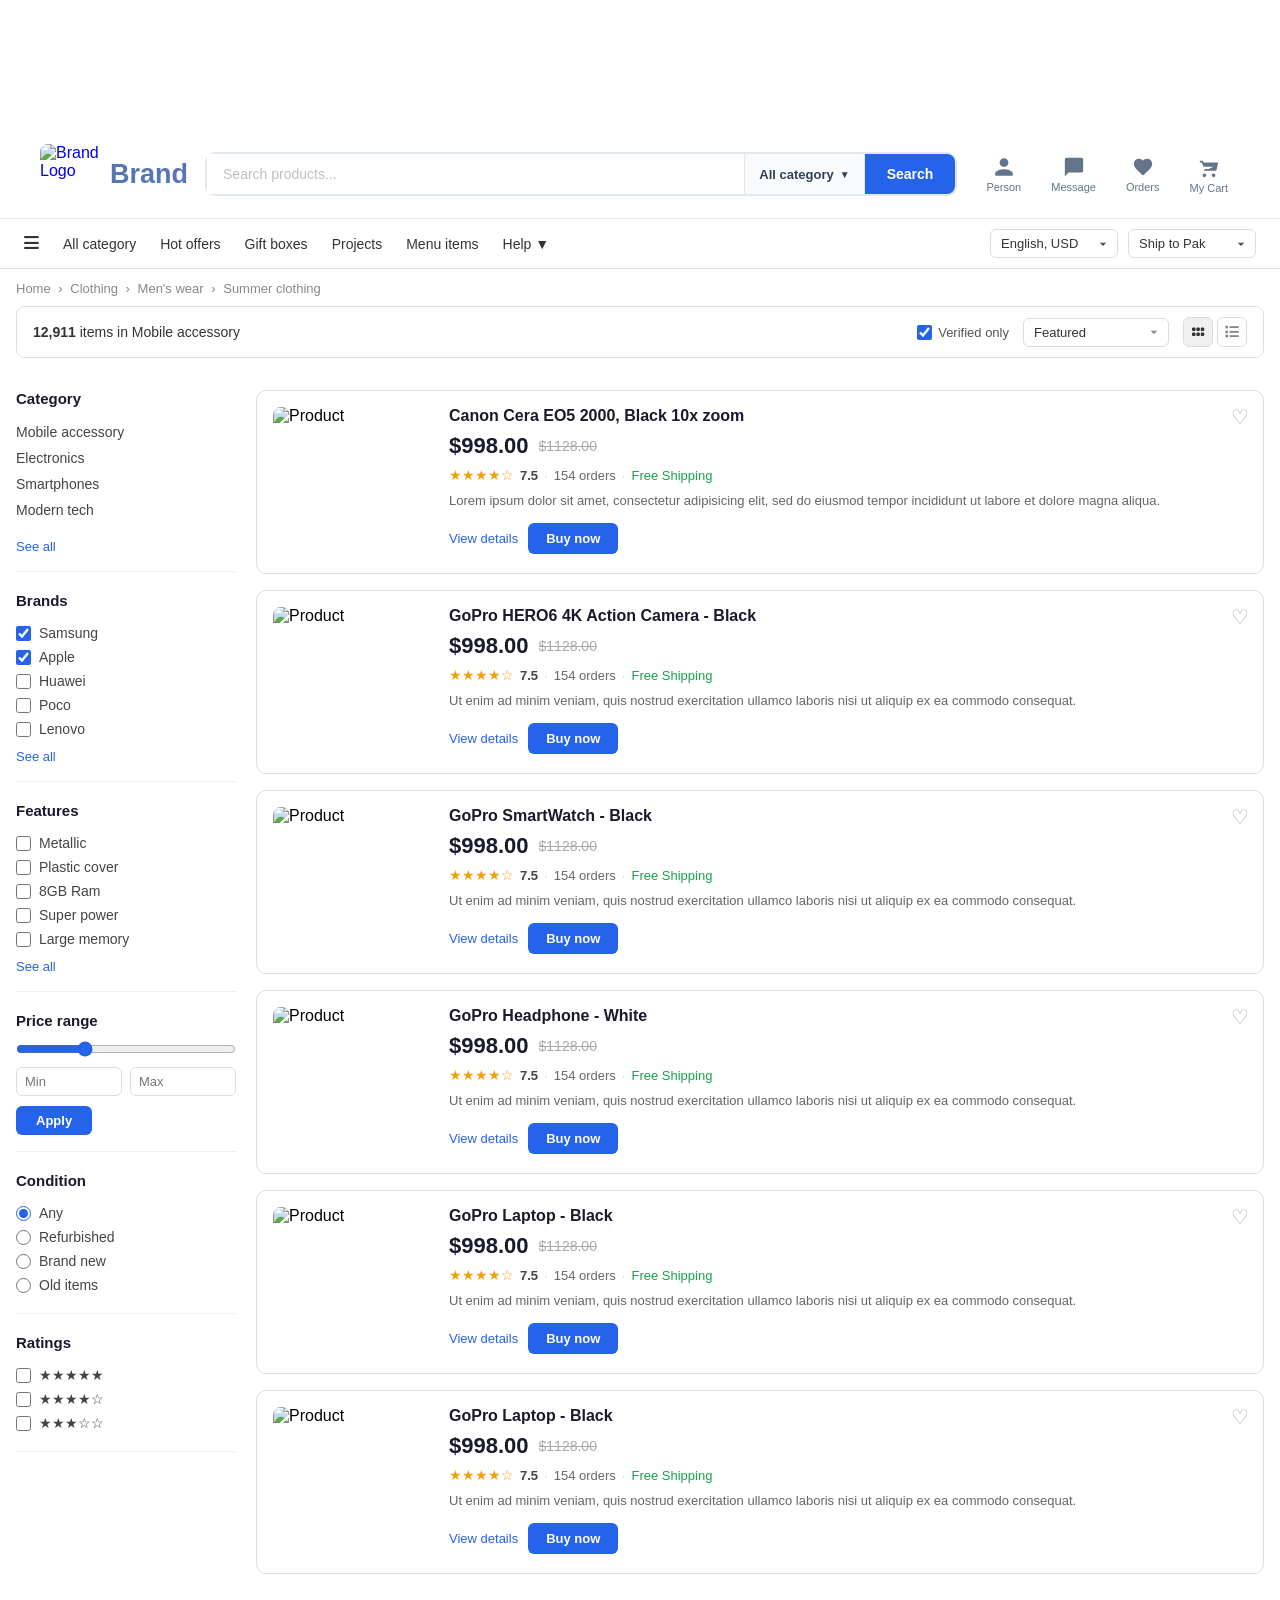
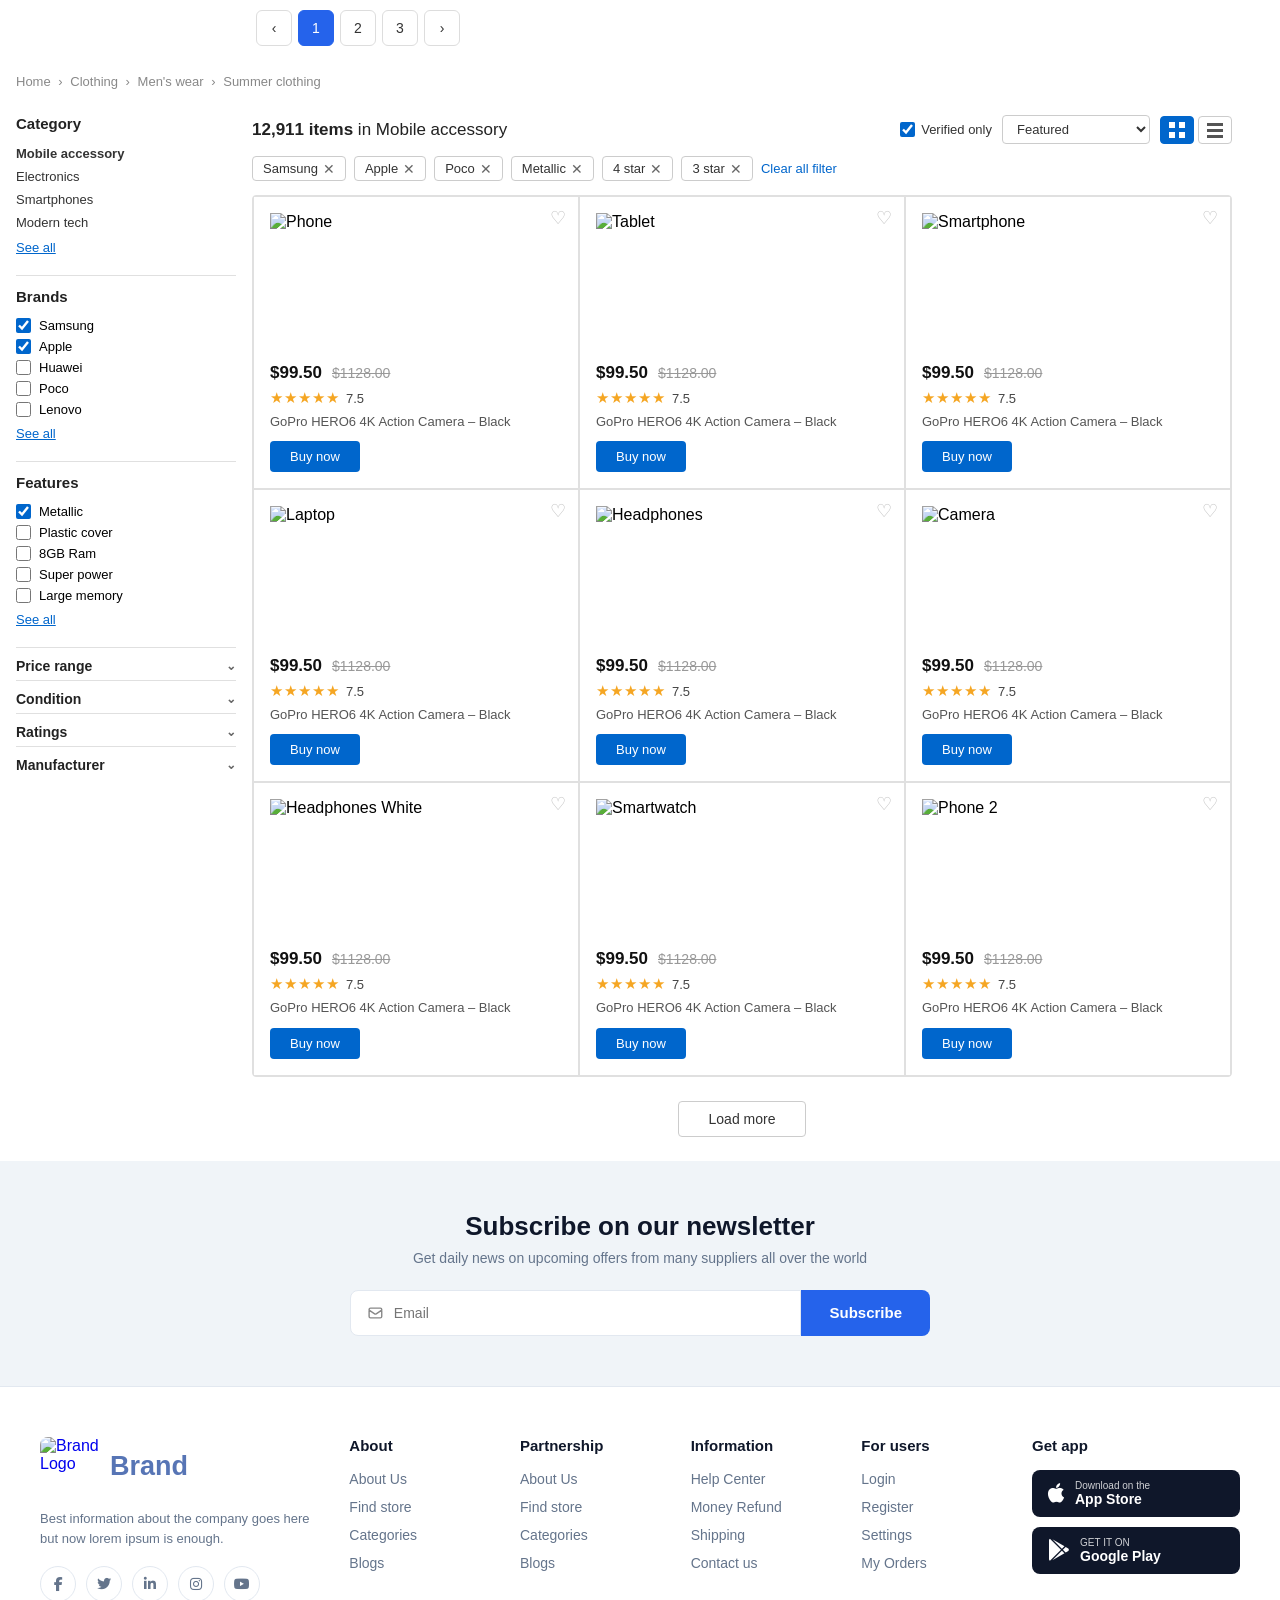
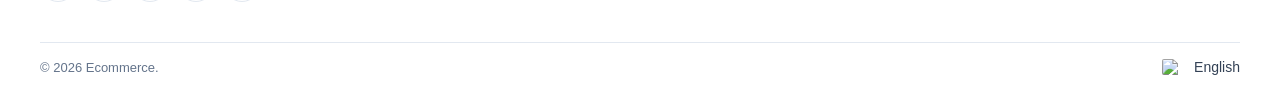
==== commit bb531849: "Update gift.html" ====
--- a/gift.html
+++ b/gift.html
@@ -6,95 +6,156 @@
     <title>E-commerce Website</title>
     <link rel="stylesheet" href="https://cdnjs.cloudflare.com/ajax/libs/font-awesome/6.5.0/css/all.min.css">
     <link rel="stylesheet" href="website.css">
-    
-</head>
-
-     
+    <style>
+      /* STICKY HEADER WRAPPER - sab kuch ander */
+      .site-header {
+        position: fixed;
+        top: 0;
+        left: 0;
+        right: 0;
+        width: 100%;
+        z-index: 9999;
+        background: #fff;
+        box-shadow: 0 2px 12px rgba(0,0,0,0.07);
+      }
+      /* nav aur top-menu dono relative hain ander */
+      .site-header nav {
+        position: relative !important;
+        top: auto !important;
+        box-shadow: none;
+        border-bottom: 1px solid #e2e8f0;
+      }
+      .site-header .mobile-search {
+        position: relative !important;
+        top: auto !important;
+      }
+      .site-header .top-menu {
+        position: relative !important;
+        top: auto !important;
+      }
+    </style>
 </head>
 <body style="padding-top: 130px;">
 
-    <!-- FIXED HEADER WRAPPER -->
-    <div class="site-header">
-
-      <!-- NAVBAR -->
-      <nav>
-        <a href="#" class="logo">
-          <img src="./preview.webp" alt="Brand Logo">
-          <span class="logo-text">Brand</span>
+    <!-- ===== NAVBAR ===== -->
+    <nav>
+
+      <!-- LOGO -->
+      <a href="#" class="logo">
+        <img src="images/preview.webp" alt="Brand Logo">
+        <span class="logo-text">Brand</span>
+      </a>
+      <!-- SEARCH BAR (Desktop) -->
+      <div class="search-wrapper">
+
+        <input type="text" class="search-input" placeholder="Search products...">
+
+        <div class="cat-dropdown">
+          <button class="cat-btn" id="catBtn" onclick="toggleCat()">
+            All category
+            <span class="arrow">▼</span>
+          </button>
+          <div class="cat-menu" id="catMenu">
+            <a href="#" onclick="selectCat(this)"><span class="icon">⌚</span> Smart Watches</a>
+            <a href="#" onclick="selectCat(this)"><span class="icon">💻</span> Laptops</a>
+            <a href="#" onclick="selectCat(this)"><span class="icon">📷</span> Cameras</a>
+            <a href="#" onclick="selectCat(this)"><span class="icon">🎧</span> Headphones</a>
+          </div>
+        </div>
+
+        <button class="search-btn">
+          
+            <path stroke-linecap="round" stroke-linejoin="round" stroke-width="2.5" d="M21 21l-6-6m2-5a7 7 0 11-14 0 7 7 0 0114 0z"/>
+          </svg>
+          <span class="btn-text">Search</span>
+        </button>
+
+      </div>
+
+      <!-- NAV ICONS -->
+      <div class="nav-icons">
+
+        <!-- Person -->
+        <a href="#" class="nav-icon">
+          <svg fill="currentColor" viewBox="0 0 24 24" width="22" height="22">
+            <path d="M12 12c2.7 0 4.8-2.1 4.8-4.8S14.7 2.4 12 2.4 7.2 4.5 7.2 7.2 9.3 12 12 12zm0 2.4c-3.2 0-9.6 1.6-9.6 4.8v2.4h19.2v-2.4c0-3.2-6.4-4.8-9.6-4.8z"/>
+          </svg>
+          <span>Person</span>
         </a>
-        <div class="search-wrapper">
-          <input type="text" class="search-input" placeholder="Search products...">
-          <div class="cat-dropdown">
-            <button class="cat-btn" id="catBtn" onclick="toggleCat()">
-              All category <span class="arrow">▼</span>
-            </button>
-            <div class="cat-menu" id="catMenu">
-              <a href="#" onclick="selectCat(this)"><span class="icon">⌚</span> Smart Watches</a>
-              <a href="#" onclick="selectCat(this)"><span class="icon">💻</span> Laptops</a>
-              <a href="#" onclick="selectCat(this)"><span class="icon">📷</span> Cameras</a>
-              <a href="#" onclick="selectCat(this)"><span class="icon">🎧</span> Headphones</a>
-            </div>
-          </div>
+
+      
+
+        <!-- Message -->
+        <a href="#" class="nav-icon">
+          <svg fill="currentColor" viewBox="0 0 24 24" width="22" height="22">
+            <path d="M20 2H4c-1.1 0-2 .9-2 2v18l4-4h14c1.1 0 2-.9 2-2V4c0-1.1-.9-2-2-2z"/>
+          </svg>
+          <span>Message</span>
+        </a>
+
+        
+
+        <!-- Orders -->
+        <a href="#" class="nav-icon">
+          <svg fill="currentColor" viewBox="0 0 24 24" width="22" height="22">
+            <path d="M12 21.35l-1.45-1.32C5.4 15.36 2 12.28 2 8.5 2 5.42 4.42 3 7.5 3c1.74 0 3.41.81 4.5 2.09C13.09 3.81 14.76 3 16.5 3 19.58 3 22 5.42 22 8.5c0 3.78-3.4 6.86-8.55 11.54L12 21.35z"/>
+          </svg>
+          <span>Orders</span>
+        </a>
+
+      
+
+        <!-- My Cart -->
+        <a href="#" class="nav-icon">
+          <div></div>
+          <svg fill="currentColor" viewBox="0 0 24 24" width="22" height="22">
+            <path d="M7 18c-1.1 0-2 .9-2 2s.9 2 2 2 2-.9 2-2-.9-2-2-2zm10 0c-1.1 0-2 .9-2 2s.9 2 2 2 2-.9 2-2-.9-2-2-2zm-9.8-3h11.2c.8 0 1.5-.4 1.8-1.1L22 6H6.2L5.3 4H2v2h2l3.6 7.6L6.2 15H20v-2H7.4l-.7-1.4-.5-1H17z"/>
+          </svg>
+          <span>My Cart</span>
+        </a>
+
+      </div>
+
+      <!-- HAMBURGER (Mobile) -->
+      <div class="hamburger" onclick="toggleMobileSearch()">
+        <span></span>
+        <span></span>
+        <span></span>
+      </div>
+
+    </nav>
+
+    <!-- MOBILE SEARCH BAR -->
+    <div class="mobile-search" id="mobileSearch" style="display:none">
+      <div class="search-wrapper" style="display:flex">
+        <div class="cat-dropdown">
+          <button class="cat-btn" id="catBtn2" onclick="toggleCat2()">
+            All category <span class="arrow">▼</span>
+          </button>
+          <div class="cat-menu" id="catMenu2">
+            <a href="#" onclick="selectCat2(this)"><span class="icon">⌚</span> Smart Watches</a>
+            <a href="#" onclick="selectCat2(this)"><span class="icon">💻</span> Laptops</a>
+            <a href="#" onclick="selectCat2(this)"><span class="icon">📷</span> Cameras</a>
+            <a href="#" onclick="selectCat2(this)"><span class="icon">🎧</span> Headphones</a>
+          </div>
+        </div>
+        <input type="text" class="search-input" placeholder="Search products...">
         <button class="search-btn">
-            <svg width="16" height="16" fill="none" stroke="currentColor" viewBox="0 0 24 24">
+          <svg width="16" height="16" fill="none" stroke="currentColor" viewBox="0 0 24 24">
             <path stroke-linecap="round" stroke-linejoin="round" stroke-width="2.5" d="M21 21l-6-6m2-5a7 7 0 11-14 0 7 7 0 0114 0z"/>
-            </svg>
-            <span class="btn-text">Search</span>
-          </button>
-        </div>
-        <div class="nav-icons">
-          <a href="#" class="nav-icon">
-            <svg fill="currentColor" viewBox="0 0 24 24" width="22" height="22"><path d="M12 12c2.7 0 4.8-2.1 4.8-4.8S14.7 2.4 12 2.4 7.2 4.5 7.2 7.2 9.3 12 12 12zm0 2.4c-3.2 0-9.6 1.6-9.6 4.8v2.4h19.2v-2.4c0-3.2-6.4-4.8-9.6-4.8z"/></svg>
-            <span>Person</span>
-          </a>
-          <a href="#" class="nav-icon">
-            <svg fill="currentColor" viewBox="0 0 24 24" width="22" height="22"><path d="M20 2H4c-1.1 0-2 .9-2 2v18l4-4h14c1.1 0 2-.9 2-2V4c0-1.1-.9-2-2-2z"/></svg>
-            <span>Message</span>
-          </a>
-          <a href="#" class="nav-icon">
-            <svg fill="currentColor" viewBox="0 0 24 24" width="22" height="22"><path d="M12 21.35l-1.45-1.32C5.4 15.36 2 12.28 2 8.5 2 5.42 4.42 3 7.5 3c1.74 0 3.41.81 4.5 2.09C13.09 3.81 14.76 3 16.5 3 19.58 3 22 5.42 22 8.5c0 3.78-3.4 6.86-8.55 11.54L12 21.35z"/></svg>
-            <span>Orders</span>
-          </a>
-          <a href="#" class="nav-icon">
-            <svg fill="currentColor" viewBox="0 0 24 24" width="22" height="22"><path d="M7 18c-1.1 0-2 .9-2 2s.9 2 2 2 2-.9 2-2-.9-2-2-2zm10 0c-1.1 0-2 .9-2 2s.9 2 2 2 2-.9 2-2-.9-2-2-2zm-9.8-3h11.2c.8 0 1.5-.4 1.8-1.1L22 6H6.2L5.3 4H2v2h2l3.6 7.6L6.2 15H20v-2H7.4l-.7-1.4-.5-1H17z"/></svg>
-            <span>My Cart</span>
-          </a>
-        </div>
-        <div class="hamburger" onclick="toggleMobileSearch()">
-          <span></span><span></span><span></span>
-        </div>
-      </nav>
-
-      <!-- MOBILE SEARCH -->
-      <div class="mobile-search" id="mobileSearch" style="display:none">
-        <div class="search-wrapper" style="display:flex">
-          <div class="cat-dropdown">
-            <button class="cat-btn" id="catBtn2" onclick="toggleCat2()">
-              All category <span class="arrow">▼</span>
-            </button>
-            <div class="cat-menu" id="catMenu2">
-              <a href="#" onclick="selectCat2(this)"><span class="icon">⌚</span> Smart Watches</a>
-              <a href="#" onclick="selectCat2(this)"><span class="icon">💻</span> Laptops</a>
-              <a href="#" onclick="selectCat2(this)"><span class="icon">📷</span> Cameras</a>
-              <a href="#" onclick="selectCat2(this)"><span class="icon">🎧</span> Headphones</a>
-            </div>
-          </div>
-          <input type="text" class="search-input" placeholder="Search products...">
-          <button class="search-btn">
-            <svg width="16" height="16" fill="none" stroke="currentColor" viewBox="0 0 24 24">
-              <path stroke-linecap="round" stroke-linejoin="round" stroke-width="2.5" d="M21 21l-6-6m2-5a7 7 0 11-14 0 7 7 0 0114 0z"/>
-            </svg>
-          </button>
-        </div>
-      </div>
-
-      <!-- TOP MENU -->
-      <div class="top-menu">
+          </svg>
+        </button>
+      </div>
+    </div>
+
+    <div class="top-menu">
         <div class="menu-left">
           <span class="menu-icon"><i class="fa-solid fa-bars"></i></span>
           <a href="#">All category</a>
-         <a href="./index.html">Home</a>
+          <a href="index.html">Hot offers</a>
+
           <a href="gift.html">Gift boxes</a>
+          
           <a href="projects.html">Projects</a>
           <a href="menu.html">Menu items</a>
           <div class="help">
@@ -106,13 +167,24 @@
             </div>
           </div>
         </div>
+      
         <div class="menu-right">
-          <select><option>English, USD</option><option>German, EUR</option><option>France, USD</option><option>Japanese, JPY</option></select>
-          <select><option>Ship to Pak</option><option>German, EUR</option><option>France, USD</option><option>Japanese, JPY</option></select>
+          <select>
+            <option>English, USD</option>
+            <option>German, EUR</option>
+            <option>France, USD</option>
+            <option>Japanese, JPY</option>
+          </select>
+      
+          <select>
+            <option>Ship to Pak</option>
+            <option>German, EUR</option>
+            <option>France, USD</option>
+            <option>Japanese, JPY</option>
+          </select>
         </div>
       </div>
 
-    </div><!-- end site-header -->
     
 
       <div class="breadcrumb">
@@ -216,7 +288,7 @@
         <div class="listing-products">
       
           <div class="listing-card">
-            <img src="./phone.jpeg" alt="Product">
+            <img src="images/phone.webp" alt="Product">
             <div class="listing-info">
               <h3>Canon Cera EO5 2000, Black 10x zoom</h3>
               <div class="listing-price">
@@ -241,7 +313,7 @@
           </div>
       
           <div class="listing-card">
-            <img src="./phone.jpeg" alt="Product">
+            <img src="images/phone.jpeg" alt="Product">
             <div class="listing-info">
               <h3>GoPro HERO6 4K Action Camera - Black</h3>
               <div class="listing-price">
@@ -266,7 +338,7 @@
           </div>
       
           <div class="listing-card">
-            <img src="./tab.png" alt="Product">
+            <img src="images/tab.png" alt="Product">
             <div class="listing-info">
               <h3>GoPro SmartWatch - Black</h3>
               <div class="listing-price">
@@ -291,7 +363,7 @@
           </div>
       
           <div class="listing-card">
-            <img src="./watch.webp" alt="Product">
+            <img src="images/watch.webp" alt="Product">
             <div class="listing-info">
               <h3>GoPro Headphone - White</h3>
               <div class="listing-price">
@@ -317,7 +389,7 @@
           </div>
       
           <div class="listing-card">
-            <img src="./head.png" alt="Product">
+            <img src="images/head.png" alt="Product">
             <div class="listing-info">
               <h3>GoPro Laptop - Black</h3>
               <div class="listing-price">
@@ -343,7 +415,7 @@
       
 
           <div class="listing-card">
-            <img src="./laptop.webp" alt="Product">
+            <img src="images/laptop.webp" alt="Product">
             <div class="listing-info">
               <h3>GoPro Laptop - Black</h3>
               <div class="listing-price">
@@ -521,7 +593,7 @@
        
             <div class="lst-card">
               <button class="lst-wish">♡</button>
-              <div class="lst-img-box"><img src="./3.png" alt="Phone" onerror="this.onerror=null;this.src='https://placehold.co/180x140/f0f0f0/888?text=Phone'"/></div>
+              <div class="lst-img-box"><img src="images/3.png" alt="Phone" onerror="this.onerror=null;this.src='https://placehold.co/180x140/f0f0f0/888?text=Phone'"/></div>
               <div class="lst-price-row"><span class="lst-price-now">$99.50</span><span class="lst-price-old">$1128.00</span></div>
               <div class="lst-rating-row"><span class="lst-stars">★★★★★</span><span class="lst-rating-num">7.5</span></div>
               <div class="lst-prod-name">GoPro HERO6 4K Action Camera – Black</div>
@@ -530,7 +602,7 @@
        
             <div class="lst-card">
               <button class="lst-wish">♡</button>
-              <div class="lst-img-box"><img src="./tab.png" alt="Tablet" onerror="this.onerror=null;this.src='https://placehold.co/180x140/f0f0f0/888?text=Tablet'"/></div>
+              <div class="lst-img-box"><img src="images/tab.png" alt="Tablet" onerror="this.onerror=null;this.src='https://placehold.co/180x140/f0f0f0/888?text=Tablet'"/></div>
               <div class="lst-price-row"><span class="lst-price-now">$99.50</span><span class="lst-price-old">$1128.00</span></div>
               <div class="lst-rating-row"><span class="lst-stars">★★★★★</span><span class="lst-rating-num">7.5</span></div>
               <div class="lst-prod-name">GoPro HERO6 4K Action Camera – Black</div>
@@ -539,7 +611,7 @@
        
             <div class="lst-card">
               <button class="lst-wish">♡</button>
-              <div class="lst-img-box"><img src="./23.png" alt="Smartphone" onerror="this.onerror=null;this.src='https://placehold.co/180x140/f0f0f0/888?text=Phone'"/></div>
+              <div class="lst-img-box"><img src="images/23.png" alt="Smartphone" onerror="this.onerror=null;this.src='https://placehold.co/180x140/f0f0f0/888?text=Phone'"/></div>
               <div class="lst-price-row"><span class="lst-price-now">$99.50</span><span class="lst-price-old">$1128.00</span></div>
               <div class="lst-rating-row"><span class="lst-stars">★★★★★</span><span class="lst-rating-num">7.5</span></div>
               <div class="lst-prod-name">GoPro HERO6 4K Action Camera – Black</div>
@@ -548,7 +620,7 @@
        
             <div class="lst-card">
               <button class="lst-wish">♡</button>
-              <div class="lst-img-box"><img src="./laptop.webp" alt="Laptop" onerror="this.onerror=null;this.src='https://placehold.co/180x140/f0f0f0/888?text=Laptop'"/></div>
+              <div class="lst-img-box"><img src="images/laptop.webp" alt="Laptop" onerror="this.onerror=null;this.src='https://placehold.co/180x140/f0f0f0/888?text=Laptop'"/></div>
               <div class="lst-price-row"><span class="lst-price-now">$99.50</span><span class="lst-price-old">$1128.00</span></div>
               <div class="lst-rating-row"><span class="lst-stars">★★★★★</span><span class="lst-rating-num">7.5</span></div>
               <div class="lst-prod-name">GoPro HERO6 4K Action Camera – Black</div>
@@ -557,7 +629,7 @@
        
             <div class="lst-card">
               <button class="lst-wish">♡</button>
-              <div class="lst-img-box"><img src="./headphones.webp" alt="Headphones" onerror="this.onerror=null;this.src='https://placehold.co/180x140/f0f0f0/888?text=Headphones'"/></div>
+              <div class="lst-img-box"><img src="images/headphones.webp" alt="Headphones" onerror="this.onerror=null;this.src='https://placehold.co/180x140/f0f0f0/888?text=Headphones'"/></div>
               <div class="lst-price-row"><span class="lst-price-now">$99.50</span><span class="lst-price-old">$1128.00</span></div>
               <div class="lst-rating-row"><span class="lst-stars">★★★★★</span><span class="lst-rating-num">7.5</span></div>
               <div class="lst-prod-name">GoPro HERO6 4K Action Camera – Black</div>
@@ -566,7 +638,7 @@
        
             <div class="lst-card">
               <button class="lst-wish">♡</button>
-              <div class="lst-img-box"><img src="./camera.webp" alt="Camera" onerror="this.onerror=null;this.src='https://placehold.co/180x140/f0f0f0/888?text=Camera'"/></div>
+              <div class="lst-img-box"><img src="images/camera.webp" alt="Camera" onerror="this.onerror=null;this.src='https://placehold.co/180x140/f0f0f0/888?text=Camera'"/></div>
               <div class="lst-price-row"><span class="lst-price-now">$99.50</span><span class="lst-price-old">$1128.00</span></div>
               <div class="lst-rating-row"><span class="lst-stars">★★★★★</span><span class="lst-rating-num">7.5</span></div>
               <div class="lst-prod-name">GoPro HERO6 4K Action Camera – Black</div>
@@ -575,7 +647,7 @@
        
             <div class="lst-card">
               <button class="lst-wish">♡</button>
-              <div class="lst-img-box"><img src="./head.png" alt="Headphones White" onerror="this.onerror=null;this.src='https://placehold.co/180x140/f0f0f0/888?text=Headphones'"/></div>
+              <div class="lst-img-box"><img src="images/head.png" alt="Headphones White" onerror="this.onerror=null;this.src='https://placehold.co/180x140/f0f0f0/888?text=Headphones'"/></div>
               <div class="lst-price-row"><span class="lst-price-now">$99.50</span><span class="lst-price-old">$1128.00</span></div>
               <div class="lst-rating-row"><span class="lst-stars">★★★★★</span><span class="lst-rating-num">7.5</span></div>
               <div class="lst-prod-name">GoPro HERO6 4K Action Camera – Black</div>
@@ -584,7 +656,7 @@
        
             <div class="lst-card">
               <button class="lst-wish">♡</button>
-              <div class="lst-img-box"><img src="./watch.webp" alt="Smartwatch" onerror="this.onerror=null;this.src='https://placehold.co/180x140/f0f0f0/888?text=Watch'"/></div>
+              <div class="lst-img-box"><img src="images/watch.webp" alt="Smartwatch" onerror="this.onerror=null;this.src='https://placehold.co/180x140/f0f0f0/888?text=Watch'"/></div>
               <div class="lst-price-row"><span class="lst-price-now">$99.50</span><span class="lst-price-old">$1128.00</span></div>
               <div class="lst-rating-row"><span class="lst-stars">★★★★★</span><span class="lst-rating-num">7.5</span></div>
               <div class="lst-prod-name">GoPro HERO6 4K Action Camera – Black</div>
@@ -593,7 +665,7 @@
        
             <div class="lst-card">
               <button class="lst-wish">♡</button>
-              <div class="lst-img-box"><img src="./iPhone.png" alt="Phone 2" onerror="this.onerror=null;this.src='https://placehold.co/180x140/f0f0f0/888?text=Phone'"/></div>
+              <div class="lst-img-box"><img src="images/iPhone.png" alt="Phone 2" onerror="this.onerror=null;this.src='https://placehold.co/180x140/f0f0f0/888?text=Phone'"/></div>
               <div class="lst-price-row"><span class="lst-price-now">$99.50</span><span class="lst-price-old">$1128.00</span></div>
               <div class="lst-rating-row"><span class="lst-stars">★★★★★</span><span class="lst-rating-num">7.5</span></div>
               <div class="lst-prod-name">GoPro HERO6 4K Action Camera – Black</div>
@@ -651,7 +723,7 @@
     <!-- Brand -->
     <div class="footer-brand">
       <a href="#" class="logo">
-        <img src="./preview.webp" alt="Brand Logo">
+        <img src="images/preview.webp" alt="Brand Logo">
         <span class="logo-text">Brand</span>
       </a>
       <p>Best information about the company goes here but now lorem ipsum is enough.</p>
--- a/website.css
+++ b/website.css
@@ -5,52 +5,57 @@
   background: white;
   margin: 0;
   overflow-x: hidden;
-  padding-top: 0; /* YEH ADD KARO */
+  padding-top: 140px;  /* ← sirf yeh line add karo */
+}
+
+/* ===== SITE HEADER (FIXED) ===== */
+.site-header {
+  position: fixed;
+  top: 0;
+  left: 0;
+  width: 100%;
+  z-index: 999;
+  background: #fff;
+  box-shadow: 0 2px 12px rgba(0,0,0,0.07);
 }
 
 /* ===== NAVBAR ===== */
 nav {
   position: relative;
-  top: 0;
   width: 100%;
   background: #fff;
-  z-index: auto;
   display: flex;
   align-items: center;
   justify-content: space-between;
   padding: 14px 40px;
-  box-shadow: 0 2px 12px rgba(0,0,0,0.07);
   border-bottom: 1px solid #e2e8f0;
-  margin-bottom: 0;
 }
 
 /* --- LOGO --- */
 .logo {
-    display: flex;
-    align-items: center;   /* vertical center */
-    gap: 10px;             /* image aur text ke beech space */
-    text-decoration: none;
-  }
-  
-  .logo img {
-    width: 60px;
-    height: 60px;
-    object-fit: contain;
-    border-radius: 8px;
-  }
-  
-  .logo-text {
-    font-size: 27px;
-    font-weight: 600;
-    color: #5775b5;
-    transition: color 0.3s;
-    text-decoration: none;
-    border-bottom: none;
-  }
-  
-  .logo:hover .logo-text {
-    color: black;
-  }
+  display: flex;
+  align-items: center;
+  gap: 10px;
+  text-decoration: none;
+}
+
+.logo img {
+  width: 60px;
+  height: 60px;
+  object-fit: contain;
+  border-radius: 8px;
+}
+
+.logo-text {
+  font-size: 27px;
+  font-weight: 600;
+  color: #5775b5;
+  transition: color 0.3s;
+  text-decoration: none;
+  border-bottom: none;
+}
+
+.logo:hover .logo-text { color: black; }
 
 /* --- SEARCH BAR --- */
 .search-wrapper {
@@ -65,15 +70,9 @@
   margin: 0 17px;
 }
 
-.search-wrapper:focus-within {
-  border-color: #2563eb;
-}
-
-/* Category Dropdown */
-.cat-dropdown {
-  position: relative;
-  flex-shrink: 0;
-}
+.search-wrapper:focus-within { border-color: #2563eb; }
+
+.cat-dropdown { position: relative; flex-shrink: 0; }
 
 .cat-btn {
   height: 100%;
@@ -95,15 +94,9 @@
 }
 
 .cat-btn:hover { background: #eff6ff; color: #2563eb; }
-
-.cat-btn .arrow {
-  font-size: 10px;
-  transition: transform 0.2s;
-}
-
+.cat-btn .arrow { font-size: 10px; transition: transform 0.2s; }
 .cat-btn.open .arrow { transform: rotate(180deg); }
 
-/* Dropdown Menu */
 .cat-menu {
   display: none;
   position: absolute;
@@ -140,16 +133,9 @@
 }
 
 .cat-menu a:last-child { border-bottom: none; }
-
-.cat-menu a:hover {
-  background: #eff6ff;
-  color: #2563eb;
-  padding-left: 24px;
-}
-
+.cat-menu a:hover { background: #eff6ff; color: #2563eb; padding-left: 24px; }
 .cat-menu a span.icon { font-size: 18px; }
 
-/* Search Input */
 .search-input {
   flex: 1;
   padding: 12px 16px;
@@ -159,19 +145,16 @@
   font-family: 'DM Sans', sans-serif;
   color: #0f172a;
   background: white;
-  border-radius: 8px 0 0 8px;
 }
 
 .search-input::placeholder { color: #bec0c4; }
 
-/* Category button - right side next to search */
 .search-wrapper .cat-btn {
   border-radius: 0;
   border-left: 1px solid #e2e8f0;
   border-right: 1px solid #e2e8f0;
 }
 
-/* Search Button */
 .search-btn {
   padding: 0 22px;
   background: #2563eb;
@@ -215,17 +198,9 @@
   position: relative;
 }
 
-.nav-icon:hover {
-  background: #eff6ff;
-  color: #2563eb;
-}
-
-.nav-icon svg {
-  width: 22px;
-  height: 22px;
-}
-
-/* Cart Badge */
+.nav-icon:hover { background: #eff6ff; color: #2563eb; }
+.nav-icon svg { width: 22px; height: 22px; }
+
 .cart-badge {
   position: absolute;
   top: 4px;
@@ -242,17 +217,40 @@
   justify-content: center;
 }
 
-/* Divider */
-.nav-divider {
-  width: 1px;
-  height: 32px;
-  background: #e2e8f0;
-  margin: 0 4px;
-}
+.nav-divider { width: 1px; height: 32px; background: #e2e8f0; margin: 0 4px; }
+
+/* --- HAMBURGER (mobile only) --- */
+.hamburger {
+  display: none;
+  flex-direction: column;
+  gap: 5px;
+  cursor: pointer;
+  padding: 8px;
+  margin-left: 8px;
+}
+
+.hamburger span {
+  display: block;
+  width: 24px;
+  height: 2px;
+  background: #334155;
+  border-radius: 2px;
+  transition: 0.3s;
+}
+
+/* --- MOBILE SEARCH --- */
+.mobile-search {
+  padding: 10px 16px;
+  background: #f8fafc;
+  border-top: 1px solid #e2e8f0;
+}
+
+.mobile-search .search-wrapper {
+  margin: 0;
+  width: 100%;
+}
+
 /* ===== TOP MENU BAR ===== */
-
-
-/* ── Top Menu Bar ── */
 .top-menu {
   background: #fff;
   border-bottom: 1px solid #e0e0e0;
@@ -261,19 +259,22 @@
   display: flex;
   align-items: center;
   justify-content: space-between;
-  margin-top: 0;
-}
+}
+
 .menu-left {
   display: flex;
   align-items: center;
   gap: 24px;
-}
-
-.menu-icon {
-  font-size: 17px;
-  color: #333;
-  cursor: pointer;
-}
+  overflow-x: auto;
+  -webkit-overflow-scrolling: touch;
+  scrollbar-width: none;
+  white-space: nowrap;
+  flex: 1;
+}
+
+.menu-left::-webkit-scrollbar { display: none; }
+
+.menu-icon { font-size: 17px; color: #333; cursor: pointer; flex-shrink: 0; }
 
 .menu-left a {
   text-decoration: none;
@@ -282,24 +283,14 @@
   color: #333;
   white-space: nowrap;
   transition: color 0.2s;
-}
-
-.menu-left a:hover {
-  color: #e47911;
-}
-
-/* ── Help Dropdown ── */
-.help {
-  position: relative;
-}
-
-.help > a {
-  text-decoration: none;
-  font-size: 14px;
-  font-weight: 500;
-  color: #333;
-  cursor: pointer;
-}
+  flex-shrink: 0;
+}
+
+.menu-left a:hover { color: #e47911; }
+
+/* Help Dropdown */
+.help { position: relative; }
+.help > a { text-decoration: none; font-size: 14px; font-weight: 500; color: #333; cursor: pointer; }
 
 .help-menu {
   display: none;
@@ -310,15 +301,13 @@
   border: 1px solid #ddd;
   border-radius: 6px;
   min-width: 160px;
-  box-shadow: 0 4px 12px rgba(0, 0, 0, 0.1);
+  box-shadow: 0 4px 12px rgba(0,0,0,0.1);
   z-index: 999;
   margin-top: 8px;
   overflow: hidden;
 }
 
-.help:hover .help-menu {
-  display: block;
-}
+.help:hover .help-menu { display: block; }
 
 .help-menu a {
   display: block;
@@ -329,17 +318,9 @@
   transition: background 0.15s;
 }
 
-.help-menu a:hover {
-  background: #f5f5f5;
-  color: #e47911;
-}
-
-/* ── Right Side Selects ── */
-.menu-right {
-  display: flex;
-  align-items: center;
-  gap: 10px;
-}
+.help-menu a:hover { background: #f5f5f5; color: #e47911; }
+
+.menu-right { display: flex; align-items: center; gap: 10px; flex-shrink: 0; }
 
 .menu-right select {
   border: 1px solid #ddd;
@@ -359,176 +340,46 @@
   transition: border-color 0.2s;
 }
 
-.menu-right select:hover {
-  border-color: #aaa;
-}
-
-  
-  /* header */
-  .category-title {
-    font-weight: bold;
-    padding: 10px;
-    border-bottom: 1px solid #eee;
-    margin-bottom: 10px;
-  }
-  
-  /* MAIN LAYOUT */
+.menu-right select:hover { border-color: #aaa; }
+
+/* ===== MAIN PAGE LAYOUT ===== */
 .page-layout {
   display: flex;
-  gap: 0;
+  gap: 20px;
   padding: 20px;
   align-items: stretch;
   background: white;
-  gap: 20px;  /* ← YEH ADD KARO */
-}
-
-/* LEFT */
-.left {
-  width: 22%;
-}
-
-.category-box {
-  background: #f5f7fa;
-  padding: 15px;
-  border-radius: 10px;
-}
-
-.category-box ul {
-  list-style: none;
-  padding: 0;
-  margin: 0;
-}
-
-.category-box li {
-  padding: 10px;
-  border-radius: 6px;
-  cursor: pointer;
-  transition: 0.3s;
-}
-
-.category-box li:hover {
-  background: #e3ecf7;
-}
-
-.category-box .active {
-  background: #dbe7f3;
-  font-weight: 600;
-}
-
-/* MIDDLE */
-.middle {
-  width: 53%;
-  background: white;
-  padding: 0;
-}
-.banner {
-  position: relative;
-  border-radius: 10px;
-  overflow: hidden;
-  height: 100%;
-  border: none;
-  outline: none;
-}
-.banner img {
-  width: 100%;
-  height: 100%;
-  min-height: 260px;
-  object-fit: cover;
-  border: none;
-  outline: none;
-  display: block;
-}
-
-.banner-content {
-  position: absolute;
-  top: 30%;
-  left: 30px;
-}
-
-.banner-content h2 {
-  font-size: 22px;
-}
-
-.banner-content h1 {
-  font-size: 40px;
-  margin: 10px 0;
-}
-
-.banner-content button {
-  padding: 10px 18px;
-  border: none;
-  background: white;
-  border-radius: 6px;
-  cursor: pointer;
-}
-
-/* RIGHT */
-/* RIGHT CONTAINER */
-.right {
-  width: 25%;
-  display: flex;
-  flex-direction: column;
-  gap: 15px;
-}
-
-/* LOGIN BOX */
-.login-box {
-  background: #cbdcef;
-  padding: 18px;
-  border-radius: 12px;
-  box-shadow: 0 2px 8px rgba(0,0,0,0.05);
-}
-
-/* TEXT */
-.login-box p {
-  font-size: 14px;
-  line-height: 1.4;
-  margin-bottom: 12px;
-}
-
-/* BUTTONS */
-.login-box button {
-  width: 100%;
-  padding: 10px;
-  margin-top: 8px;
-  border-radius: 8px;
-  border: none;
-  font-size: 14px;
-  cursor: pointer;
-}
-
-/* JOIN BUTTON */
-.join {
-  background: #0d6efd;
-  color: white;
-  font-weight: 500;
-}
-
-/* LOGIN BUTTON */
-.login {
-  background: white;
-  border: 1px solid #ddd;
-}
-
-/* OFFER BOXES */
-.offer {
-  padding: 18px;
-  border-radius: 12px;
-  color: white;
-  font-size: 14px;
-  line-height: 1.5;
-  box-shadow: 0 2px 8px rgba(0,0,0,0.05);
-}
-
-/* ORANGE BOX */
-.orange {
-  background: linear-gradient(135deg, #ff7a00, #ff9a2f);
-}
-
-/* BLUE BOX */
-.blue {
-  background: linear-gradient(135deg, #3bb2b8, #6dd5db);
-}
+}
+
+.left { width: 22%; }
+
+.category-box { background: #f5f7fa; padding: 15px; border-radius: 10px; }
+.category-box ul { list-style: none; padding: 0; margin: 0; }
+.category-box li { padding: 10px; border-radius: 6px; cursor: pointer; transition: 0.3s; }
+.category-box li:hover { background: #e3ecf7; }
+.category-box .active { background: #dbe7f3; font-weight: 600; }
+
+.middle { width: 53%; background: white; padding: 0; }
+
+.banner { position: relative; border-radius: 10px; overflow: hidden; height: 100%; }
+.banner img { width: 100%; height: 100%; min-height: 260px; object-fit: cover; display: block; }
+
+.banner-content { position: absolute; top: 30%; left: 30px; }
+.banner-content h2 { font-size: 22px; }
+.banner-content h1 { font-size: 40px; margin: 10px 0; }
+.banner-content button { padding: 10px 18px; border: none; background: white; border-radius: 6px; cursor: pointer; }
+
+.right { width: 25%; display: flex; flex-direction: column; gap: 15px; }
+
+.login-box { background: #cbdcef; padding: 18px; border-radius: 12px; box-shadow: 0 2px 8px rgba(0,0,0,0.05); }
+.login-box p { font-size: 14px; line-height: 1.4; margin-bottom: 12px; }
+.login-box button { width: 100%; padding: 10px; margin-top: 8px; border-radius: 8px; border: none; font-size: 14px; cursor: pointer; }
+.join { background: #0d6efd; color: white; font-weight: 500; }
+.login { background: white; border: 1px solid #ddd !important; }
+
+.offer { padding: 18px; border-radius: 12px; color: white; font-size: 14px; line-height: 1.5; box-shadow: 0 2px 8px rgba(0,0,0,0.05); }
+.orange { background: linear-gradient(135deg, #ff7a00, #ff9a2f); }
+.blue { background: linear-gradient(135deg, #3bb2b8, #6dd5db); }
 
 /* ===== DEALS SECTION ===== */
 .deals-section {
@@ -540,86 +391,21 @@
   margin: 20px;
 }
 
-/* LEFT SIDE */
-.deals-left {
-  width: 25%;
-  padding: 20px;
-  border-right: 1px solid #e2e8f0;
-}
-
-.deals-left h2 {
-  font-size: 22px;
-  margin-bottom: 5px;
-}
-
-.deals-left p {
-  color: #64748b;
-  margin-bottom: 15px;
-}
-
-/* TIMER */
-.timer {
-  display: flex;
-  gap: 10px;
-  flex-wrap: wrap;
-}
-
-.timer div {
-  background: #374151;
-  color: white;
-  padding: 8px;
-  border-radius: 6px;
-  text-align: center;
-  font-size: 12px;
-  min-width: 55px;
-}
-
-.timer span {
-  display: block;
-  font-size: 16px;
-  font-weight: bold;
-}
-
-/* RIGHT SIDE */
-.deals-right {
-  width: 75%;
-  display: flex;
-  justify-content: space-between;
-  align-items: center;
-  padding: 15px;
-  gap: 10px;
-}
-
-/* CARDS */
-.deal-card {
-  text-align: center;
-  flex: 1;
-}
-
-.deal-card img {
-  width: 100px;
-  height: 80px;
-  object-fit: contain;
-}
-
-.deal-card p {
-  margin-top: 9px;
-  margin-bottom: 10px;
-  font-size: 14px;
-}
-
-.deal-card span {
-  color: red;
-  background: #ffe4e6;
-  padding: 3px 19px;
-  border-radius: 10px;
-  font-size: 14px;
-}
-.container {
-  display: flex;
-  gap: 20px;   /* boxes ke beech space */
-  flex-wrap: wrap;
-}
+.deals-left { width: 25%; padding: 20px; border-right: 1px solid #e2e8f0; }
+.deals-left h2 { font-size: 22px; margin-bottom: 5px; }
+.deals-left p { color: #64748b; margin-bottom: 15px; }
+
+.timer { display: flex; gap: 10px; flex-wrap: wrap; }
+.timer div { background: #374151; color: white; padding: 8px; border-radius: 6px; text-align: center; font-size: 12px; min-width: 55px; }
+.timer span { display: block; font-size: 16px; font-weight: bold; }
+
+.deals-right { width: 75%; display: flex; justify-content: space-between; align-items: center; padding: 15px; gap: 10px; }
+
+.deal-card { text-align: center; flex: 1; }
+.deal-card img { width: 100px; height: 80px; object-fit: contain; }
+.deal-card p { margin-top: 9px; margin-bottom: 10px; font-size: 14px; }
+.deal-card span { color: red; background: #ffe4e6; padding: 3px 19px; border-radius: 10px; font-size: 14px; }
+
 /* ===== CATEGORY SECTIONS ===== */
 .category-section {
   display: flex;
@@ -631,7 +417,6 @@
   margin: 20px 40px;
 }
 
-/* Left Box */
 .cat-left-box {
   width: 220px;
   min-width: 220px;
@@ -643,16 +428,8 @@
   border-right: 1px solid #e2e8f0;
 }
 
-.cat-left-box.electronics {
-  background: #f0f4ff;
-}
-
-.cat-left-box h2 {
-  font-size: 18px;
-  font-weight: 700;
-  color: #0f172a;
-  line-height: 1.4;
-}
+.cat-left-box.electronics { background: #f0f4ff; }
+.cat-left-box h2 { font-size: 18px; font-weight: 700; color: #0f172a; line-height: 1.4; }
 
 .source-btn {
   padding: 10px 20px;
@@ -668,13 +445,8 @@
   width: fit-content;
 }
 
-.source-btn:hover {
-  background: #2563eb;
-  color: white;
-  border-color: #2563eb;
-}
-
-/* Products Grid */
+.source-btn:hover { background: #2563eb; color: white; border-color: #2563eb; }
+
 .cat-products-grid {
   flex: 1;
   display: grid;
@@ -693,39 +465,13 @@
   gap: 8px;
 }
 
-.cat-product-card:hover {
-  background: #f8fafc;
-}
-
-.cat-product-info {
-  flex: 1;
-}
-
-.cat-product-name {
-  font-size: 13px;
-  font-weight: 600;
-  color: #0f172a;
-  margin-bottom: 4px;
-}
-
-.cat-product-price {
-  font-size: 12px;
-  color: #64748b;
-  line-height: 1.4;
-}
-
-.cat-product-price strong {
-  color: #0f172a;
-  font-weight: 700;
-}
-
-.cat-product-card img {
-  width: 70px;
-  height: 70px;
-  object-fit: contain;
-  border-radius: 8px;
-}
-/* ===== INQUIRY SECTION ===== */
+.cat-product-card:hover { background: #f8fafc; }
+.cat-product-info { flex: 1; }
+.cat-product-name { font-size: 13px; font-weight: 600; color: #0f172a; margin-bottom: 4px; }
+.cat-product-price { font-size: 12px; color: #64748b; line-height: 1.4; }
+.cat-product-price strong { color: #0f172a; font-weight: 700; }
+.cat-product-card img { width: 70px; height: 70px; object-fit: contain; border-radius: 8px; }
+
 /* ===== INQUIRY SECTION ===== */
 .inquiry-section {
   background: url("images/bg.webp") center/cover no-repeat;
@@ -739,7 +485,6 @@
   gap: 30px;
 }
 
-/* blue overlay */
 .inquiry-section::before {
   content: "";
   position: absolute;
@@ -748,35 +493,12 @@
   border-radius: 12px;
 }
 
-.inquiry-left,
-.inquiry-form {
-  position: relative;
-  z-index: 1;
-}
-
-/* LEFT TEXT */
-.inquiry-left {
-  width: 50%;
-  color: white;
-  padding-top: 10px;
-}
-
-.inquiry-left h2 {
-  font-size: 36px;
-  font-weight: 900;
-  color: #ffffff;
-  line-height: 1.3;
-  margin-bottom: 14px;
-}
-
-.inquiry-left p {
-  font-size: 13px;
-  font-weight: 400;
-  color: rgba(255, 255, 255, 0.85);
-  line-height: 1.7;
-}
-
-/* FORM BOX */
+.inquiry-left, .inquiry-form { position: relative; z-index: 1; }
+
+.inquiry-left { width: 50%; color: white; padding-top: 10px; }
+.inquiry-left h2 { font-size: 36px; font-weight: 900; color: #ffffff; line-height: 1.3; margin-bottom: 14px; }
+.inquiry-left p { font-size: 13px; font-weight: 400; color: rgba(255,255,255,0.85); line-height: 1.7; }
+
 .inquiry-form {
   width: 340px;
   flex-shrink: 0;
@@ -789,17 +511,9 @@
   gap: 10px;
 }
 
-.inquiry-form h3 {
-  font-size: 18px;
-  font-weight: 700;
-  color: #1a1a2e;
-  margin-bottom: 4px;
-}
-
-/* inputs */
-.inquiry-form input,
-.inquiry-form textarea,
-.inquiry-form select {
+.inquiry-form h3 { font-size: 18px; font-weight: 700; color: #1a1a2e; margin-bottom: 4px; }
+
+.inquiry-form input, .inquiry-form textarea, .inquiry-form select {
   width: 100%;
   padding: 10px 12px;
   border: 1px solid #e2e8f0;
@@ -811,27 +525,13 @@
   transition: border-color 0.2s;
 }
 
-.inquiry-form input:focus,
-.inquiry-form textarea:focus,
-.inquiry-form select:focus {
-  border-color: #2563eb;
-}
-
-.inquiry-form textarea {
-  height: 100px;
-  resize: vertical;
-}
-
-/* quantity + pcs row */
-.row {
-  display: flex;
-  gap: 10px;
-}
-
+.inquiry-form input:focus, .inquiry-form textarea:focus, .inquiry-form select:focus { border-color: #2563eb; }
+.inquiry-form textarea { height: 100px; resize: vertical; }
+
+.row { display: flex; gap: 10px; }
 .row input { flex: 1; }
 .row select { width: 110px; flex-shrink: 0; }
 
-/* button */
 .inquiry-form button {
   width: auto;
   align-self: flex-start;
@@ -847,90 +547,39 @@
   transition: background 0.2s;
 }
 
-.inquiry-form button:hover {
-  background: #1d4ed8;
-}
-
-/* grid */
+.inquiry-form button:hover { background: #1d4ed8; }
+
+/* ===== RECOMMENDED ITEMS ===== */
+.recommended { padding: 20px; }
+.recommended h2 { font-size: 22px; font-weight: 700; margin-bottom: 16px; }
+
 .items {
   display: grid;
   grid-template-columns: repeat(5, 1fr);
   gap: 15px;
 }
 
-/* card */
 .card {
   background: #fff;
   padding: 10px;
   border-radius: 8px;
-}
-
-.card img {
-  width: 100%;
-  height: 180px;        /* chota tha — bada kiya */
-  object-fit: contain;
-}
-
-.price {
-  font-weight: bold;
-}
-
-
-
-/* ===== OUR EXTRA SERVICES ===== */
-.services-section {
-  padding: 20px;
-  margin: 20px 0;
-}
-
-.services-section h2,
-.region-section h2 {
-  font-size: 27px;
-  font-weight: 700;
-  margin-bottom: 20px;
-  color: #1a1a2e;
-}
-
-.services-grid {
-  display: grid;
-  grid-template-columns: repeat(4, 1fr);
-  gap: 16px;
-}
-
-.service-card {
-  background: #fff;
-  border-radius: 10px;
-  overflow: visible;
-  border: 1px solid #e2e8f0;
-  position: relative;
-  padding-bottom: 16px;
-}
-
-.service-card .img-wrap {
-  position: relative;
-  width: 100%;
-  height: 160px;
-  border-radius: 10px 10px 0 0;
-  overflow: hidden;
-}
-
-.service-card .img-wrap img {
-  width: 100%;
-  height: 100%;
-  object-fit: cover;
-}
-
-
-
-/* light shade overlay on image */
-.service-card .img-wrap::after {
-  content: "";
-  position: absolute;
-  inset: 0;
-  background: rgba(255, 255, 255, 0.25);
-}
-
-/* circle icon */
+  border: 1px solid #eee;
+}
+
+.card img { width: 100%; height: 180px; object-fit: contain; }
+.price { font-weight: bold; margin-top: 8px; }
+
+/* ===== SERVICES SECTION ===== */
+.services-section { padding: 20px; margin: 20px 0; }
+.services-section h2, .region-section h2 { font-size: 27px; font-weight: 700; margin-bottom: 20px; color: #1a1a2e; }
+
+.services-grid { display: grid; grid-template-columns: repeat(4, 1fr); gap: 16px; }
+
+.service-card { background: #fff; border-radius: 10px; overflow: visible; border: 1px solid #e2e8f0; position: relative; padding-bottom: 16px; }
+.service-card .img-wrap { position: relative; width: 100%; height: 160px; border-radius: 10px 10px 0 0; overflow: hidden; }
+.service-card .img-wrap img { width: 100%; height: 100%; object-fit: cover; }
+.service-card .img-wrap::after { content: ""; position: absolute; inset: 0; background: rgba(255,255,255,0.25); }
+
 .service-icon-wrap {
   position: relative;
   margin: -23px auto 0;
@@ -946,83 +595,23 @@
   z-index: 10;
 }
 
-.service-card p {
-  margin-top: 36px;
-  padding: 0 14px;
-  font-size: 15px;
-  font-weight: 700;
-  color: #1a1a2e;
-  line-height: 1.5;
-}
-
-/* ===== SUPPLIERS BY REGION ===== */
-.region-section {
-  padding: 20px;
-  margin: 10px 0;
-}
-
-.region-grid {
-  display: grid;
-  grid-template-columns: repeat(4, 1fr);
-  gap: 20px 16px;
-}
-
-.region-item {
-  display: flex;
-  align-items: center;
-  gap: 12px;
-  cursor: pointer;
-}
-
-.region-item img {
-  width: 40px;
-  height: 28px;
-  object-fit: cover;
-  border-radius: 3px;
-  flex-shrink: 0;
-  box-shadow: 0 1px 4px rgba(0,0,0,0.15);
-}
-
-.region-name {
-  font-size: 14px;
-  font-weight: 600;
-  color: #1a1a2e;
-  margin: 0;
-}
-
-.region-url {
-  font-size: 12px;
-  color: #888;
-  margin: 0;
-}
+.service-card p { margin-top: 36px; padding: 0 14px; font-size: 15px; font-weight: 700; color: #1a1a2e; line-height: 1.5; }
+
+/* ===== REGION SECTION ===== */
+.region-section { padding: 20px; margin: 10px 0; }
+.region-grid { display: grid; grid-template-columns: repeat(4, 1fr); gap: 20px 16px; }
+
+.region-item { display: flex; align-items: center; gap: 12px; cursor: pointer; }
+.region-item img { width: 40px; height: 28px; object-fit: cover; border-radius: 3px; flex-shrink: 0; box-shadow: 0 1px 4px rgba(0,0,0,0.15); }
+.region-name { font-size: 14px; font-weight: 600; color: #1a1a2e; margin: 0; }
+.region-url { font-size: 12px; color: #888; margin: 0; }
 
 /* ===== NEWSLETTER ===== */
-.newsletter-section {
-  background: #f0f4f8;
-  text-align: center;
-  padding: 50px 20px;
-}
-
-.newsletter-section h2 {
-  font-size: 26px;
-  font-weight: 700;
-  color: #0f172a;
-  margin-bottom: 8px;
-}
-
-.newsletter-section p {
-  font-size: 14px;
-  color: #64748b;
-  margin-bottom: 24px;
-}
-
-.newsletter-form {
-  display: flex;
-  justify-content: center;
-  gap: 0;
-  max-width: 580px;
-  margin: 0 auto;
-}
+.newsletter-section { background: #f0f4f8; text-align: center; padding: 50px 20px; }
+.newsletter-section h2 { font-size: 26px; font-weight: 700; color: #0f172a; margin-bottom: 8px; }
+.newsletter-section p { font-size: 14px; color: #64748b; margin-bottom: 24px; }
+
+.newsletter-form { display: flex; justify-content: center; gap: 0; max-width: 580px; margin: 0 auto; }
 
 .email-input-wrapper {
   display: flex;
@@ -1035,15 +624,7 @@
   padding: 0 16px;
 }
 
-.email-input-wrapper input {
-  border: none;
-  outline: none;
-  font-size: 14px;
-  font-family: 'DM Sans', sans-serif;
-  width: 100%;
-  padding: 14px 0;
-  color: #0f172a;
-}
+.email-input-wrapper input { border: none; outline: none; font-size: 14px; font-family: 'DM Sans', sans-serif; width: 100%; padding: 14px 0; color: #0f172a; }
 
 .subscribe-btn {
   padding: 14px 28px;
@@ -1062,11 +643,7 @@
 .subscribe-btn:hover { background: #1d4ed8; }
 
 /* ===== FOOTER ===== */
-footer {
-  background: white;
-  border-top: 1px solid #e2e8f0;
-  padding: 50px 40px 0;
-}
+footer { background: white; border-top: 1px solid #e2e8f0; padding: 50px 40px 0; }
 
 .footer-container {
   display: grid;
@@ -1077,17 +654,9 @@
   padding-bottom: 40px;
 }
 
-.footer-brand p {
-  font-size: 13px;
-  color: #64748b;
-  line-height: 1.6;
-  margin: 12px 0 16px;
-}
-
-.social-icons {
-  display: flex;
-  gap: 10px;
-}
+.footer-brand p { font-size: 13px; color: #64748b; line-height: 1.6; margin: 12px 0 16px; }
+
+.social-icons { display: flex; gap: 10px; }
 
 .social-icons a {
   width: 36px;
@@ -1103,42 +672,15 @@
   transition: all 0.2s;
 }
 
-.social-icons a:hover {
-  background: #2563eb;
-  color: white;
-  border-color: #2563eb;
-}
-
-.footer-col h4 {
-  font-size: 15px;
-  font-weight: 700;
-  color: #0f172a;
-  margin-bottom: 16px;
-}
-
-.footer-col ul {
-  list-style: none;
-}
-
-.footer-col ul li {
-  margin-bottom: 10px;
-}
-
-.footer-col ul li a {
-  text-decoration: none;
-  font-size: 14px;
-  color: #64748b;
-  transition: color 0.2s;
-}
-
+.social-icons a:hover { background: #2563eb; color: white; border-color: #2563eb; }
+
+.footer-col h4 { font-size: 15px; font-weight: 700; color: #0f172a; margin-bottom: 16px; }
+.footer-col ul { list-style: none; }
+.footer-col ul li { margin-bottom: 10px; }
+.footer-col ul li a { text-decoration: none; font-size: 14px; color: #64748b; transition: color 0.2s; }
 .footer-col ul li a:hover { color: #2563eb; }
 
-/* App Buttons */
-.app-btns {
-  display: flex;
-  flex-direction: column;
-  gap: 10px;
-}
+.app-btns { display: flex; flex-direction: column; gap: 10px; }
 
 .app-btn {
   display: flex;
@@ -1153,27 +695,11 @@
 }
 
 .app-btn:hover { background: #1e293b; }
-
-.app-btn i {
-  font-size: 22px;
-}
-
-.app-btn div {
-  display: flex;
-  flex-direction: column;
-}
-
-.app-btn div span {
-  font-size: 10px;
-  opacity: 0.8;
-}
-
-.app-btn div strong {
-  font-size: 14px;
-  font-weight: 700;
-}
-
-/* Footer Bottom */
+.app-btn i { font-size: 22px; }
+.app-btn div { display: flex; flex-direction: column; }
+.app-btn div span { font-size: 10px; opacity: 0.8; }
+.app-btn div strong { font-size: 14px; font-weight: 700; }
+
 .footer-bottom {
   border-top: 1px solid #e2e8f0;
   padding: 16px 0;
@@ -1184,47 +710,18 @@
   margin: 0 auto;
 }
 
-.footer-bottom p {
-  font-size: 13px;
-  color: #64748b;
-}
-
-.footer-lang {
-  display: flex;
-  align-items: center;
-  gap: 8px;
-  cursor: pointer;
-  font-size: 14px;
-  color: #334155;
-}
-
-.footer-lang img {
-  width: 24px;
-  height: 16px;
-  border-radius: 2px;
-}
-/* Breadcrumb */
-.breadcrumb {
-  font-size: 13px;
-  color: #888;
-  margin: 12px 0 10px 0;
-  padding: 0 16px;
-}
-
-.breadcrumb a {
-  color: #888;
-  text-decoration: none;
-}
-
-.breadcrumb a:hover {
-  color: #333;
-}
-
-.breadcrumb span {
-  margin: 0 4px;
-}
-
-/* Filter Bar */
+.footer-bottom p { font-size: 13px; color: #64748b; }
+
+.footer-lang { display: flex; align-items: center; gap: 8px; cursor: pointer; font-size: 14px; color: #334155; }
+.footer-lang img { width: 24px; height: 16px; border-radius: 2px; }
+
+/* ===== BREADCRUMB ===== */
+.breadcrumb { font-size: 13px; color: #888; margin: 12px 0 10px 0; padding: 0 16px; }
+.breadcrumb a { color: #888; text-decoration: none; }
+.breadcrumb a:hover { color: #333; }
+.breadcrumb span { margin: 0 4px; }
+
+/* ===== FILTER BAR ===== */
 .filter-bar {
   display: flex;
   align-items: center;
@@ -1234,42 +731,18 @@
   padding: 10px 16px;
   background: #fff;
   margin: 0 16px 16px 16px;
-}
-
-.filter-left {
-  font-size: 14px;
-  color: #333;
-}
-
-.filter-left strong {
-  font-weight: 700;
-}
-
-.filter-right {
-  display: flex;
-  align-items: center;
-  gap: 14px;
-}
-
-/* Verified Checkbox */
-.verified-label {
-  display: flex;
-  align-items: center;
-  gap: 6px;
-  font-size: 13px;
-  color: #555;
-  cursor: pointer;
-  white-space: nowrap;
-}
-
-.verified-label input[type="checkbox"] {
-  accent-color: #2563eb;
-  width: 15px;
-  height: 15px;
-  cursor: pointer;
-}
-
-/* Featured Dropdown */
+  flex-wrap: wrap;
+  gap: 10px;
+}
+
+.filter-left { font-size: 14px; color: #333; }
+.filter-left strong { font-weight: 700; }
+
+.filter-right { display: flex; align-items: center; gap: 14px; flex-wrap: wrap; }
+
+.verified-label { display: flex; align-items: center; gap: 6px; font-size: 13px; color: #555; cursor: pointer; white-space: nowrap; }
+.verified-label input[type="checkbox"] { accent-color: #2563eb; width: 15px; height: 15px; cursor: pointer; }
+
 .filter-select {
   border: 1px solid #ddd;
   border-radius: 6px;
@@ -1287,12 +760,7 @@
   background-size: 16px;
 }
 
-/* View Buttons */
-.view-btns {
-  display: flex;
-  align-items: center;
-  gap: 4px;
-}
+.view-btns { display: flex; align-items: center; gap: 4px; }
 
 .view-btn {
   width: 30px;
@@ -1309,134 +777,33 @@
   transition: background 0.15s;
 }
 
-.view-btn.active,
-.view-btn:hover {
-  background: #f0f0f0;
-  color: #333;
-}
-
-
-
+.view-btn.active, .view-btn:hover { background: #f0f0f0; color: #333; }
 
 /* ===== LISTING LAYOUT ===== */
-.listing-layout {
-  display: flex;
-  gap: 20px;
-  padding: 16px;
-}
-
-/* ===== LEFT SIDEBAR ===== */
-.listing-sidebar {
-  width: 220px;
-  min-width: 220px;
-  flex-shrink: 0;
-}
-
-.sidebar-section {
-  margin-bottom: 20px;
-  padding-bottom: 16px;
-  border-bottom: 1px solid #f0f0f0;
-}
-
-.sidebar-section h4 {
-  font-size: 15px;
-  font-weight: 700;
-  color: #1a1a2e;
-  margin-bottom: 12px;
-}
-
-.sidebar-section ul {
-  list-style: none;
-  padding: 0;
-  margin: 0 0 8px 0;
-}
-
-.sidebar-section ul li {
-  font-size: 14px;
-  color: #444;
-  padding: 5px 0;
-  cursor: pointer;
-}
-
+.listing-layout { display: flex; gap: 20px; padding: 16px; }
+
+.listing-sidebar { width: 220px; min-width: 220px; flex-shrink: 0; }
+
+.sidebar-section { margin-bottom: 20px; padding-bottom: 16px; border-bottom: 1px solid #f0f0f0; }
+.sidebar-section h4 { font-size: 15px; font-weight: 700; color: #1a1a2e; margin-bottom: 12px; }
+.sidebar-section ul { list-style: none; padding: 0; margin: 0 0 8px 0; }
+.sidebar-section ul li { font-size: 14px; color: #444; padding: 5px 0; cursor: pointer; }
 .sidebar-section ul li:hover { color: #2563eb; }
 
-.sidebar-section label {
-  display: flex;
-  align-items: center;
-  gap: 8px;
-  font-size: 14px;
-  color: #444;
-  padding: 4px 0;
-  cursor: pointer;
-}
-
-.sidebar-section label input[type="checkbox"],
-.sidebar-section label input[type="radio"] {
-  accent-color: #2563eb;
-  width: 15px;
-  height: 15px;
-}
-
-.see-all {
-  display: inline-block;
-  margin-top: 8px;
-  font-size: 13px;
-  color: #2563eb;
-  text-decoration: none;
-}
-
+.sidebar-section label { display: flex; align-items: center; gap: 8px; font-size: 14px; color: #444; padding: 4px 0; cursor: pointer; }
+.sidebar-section label input[type="checkbox"], .sidebar-section label input[type="radio"] { accent-color: #2563eb; width: 15px; height: 15px; }
+
+.see-all { display: inline-block; margin-top: 8px; font-size: 13px; color: #2563eb; text-decoration: none; }
 .see-all:hover { text-decoration: underline; }
 
-/* Price Slider */
-.price-slider {
-  width: 100%;
-  accent-color: #2563eb;
-  margin-bottom: 10px;
-}
-
-.price-inputs {
-  display: flex;
-  gap: 8px;
-  margin-bottom: 10px;
-}
-
-.price-inputs input {
-  width: 100%;
-  padding: 6px 8px;
-  border: 1px solid #ddd;
-  border-radius: 6px;
-  font-size: 13px;
-  outline: none;
-  color: #333;
-}
-
-.apply-btn {
-  padding: 7px 20px;
-  background: #2563eb;
-  color: white;
-  border: none;
-  border-radius: 6px;
-  font-size: 13px;
-  font-weight: 600;
-  cursor: pointer;
-  transition: background 0.2s;
-}
-
+.price-slider { width: 100%; accent-color: #2563eb; margin-bottom: 10px; }
+.price-inputs { display: flex; gap: 8px; margin-bottom: 10px; }
+.price-inputs input { width: 100%; padding: 6px 8px; border: 1px solid #ddd; border-radius: 6px; font-size: 13px; outline: none; color: #333; }
+
+.apply-btn { padding: 7px 20px; background: #2563eb; color: white; border: none; border-radius: 6px; font-size: 13px; font-weight: 600; cursor: pointer; transition: background 0.2s; }
 .apply-btn:hover { background: #1d4ed8; }
 
-/* Ratings stars */
-.sidebar-section label .stars-label {
-  color: #f59e0b;
-  font-size: 15px;
-}
-
-/* ===== RIGHT PRODUCTS ===== */
-.listing-products {
-  flex: 1;
-  display: flex;
-  flex-direction: column;
-  gap: 16px;
-}
+.listing-products { flex: 1; display: flex; flex-direction: column; gap: 16px; }
 
 .listing-card {
   display: flex;
@@ -1450,73 +817,26 @@
 }
 
 .listing-card:hover { box-shadow: 0 4px 12px rgba(0,0,0,0.08); }
-
-.listing-card img {
-  width: 160px;
-  height: 150px;
-  object-fit: contain;
-  border-radius: 8px;
-  flex-shrink: 0;
-}
-
-.listing-info {
-  flex: 1;
-  display: flex;
-  flex-direction: column;
-  gap: 8px;
-}
-
-.listing-info h3 {
-  font-size: 16px;
-  font-weight: 600;
-  color: #1a1a2e;
-}
-
-.listing-price {
-  display: flex;
-  align-items: center;
-  gap: 10px;
-}
-
-.new-price {
-  font-size: 22px;
-  font-weight: 700;
-  color: #1a1a2e;
-}
-
-.old-price {
-  font-size: 14px;
-  color: #aaa;
-  text-decoration: line-through;
-}
-
-.listing-meta {
-  display: flex;
-  align-items: center;
-  gap: 6px;
-  font-size: 13px;
-  color: #666;
-  flex-wrap: wrap;
-}
-
+.listing-card img { width: 160px; height: 150px; object-fit: contain; border-radius: 8px; flex-shrink: 0; }
+
+.listing-info { flex: 1; display: flex; flex-direction: column; gap: 8px; }
+.listing-info h3 { font-size: 16px; font-weight: 600; color: #1a1a2e; }
+
+.listing-price { display: flex; align-items: center; gap: 10px; }
+.new-price { font-size: 22px; font-weight: 700; color: #1a1a2e; }
+.old-price { font-size: 14px; color: #aaa; text-decoration: line-through; }
+
+.listing-meta { display: flex; align-items: center; gap: 6px; font-size: 13px; color: #666; flex-wrap: wrap; }
 .stars { color: #f59e0b; font-size: 14px; }
 .rating-num { color: #444; font-weight: 600; }
 .free-ship { color: #16a34a; font-weight: 500; }
 .dot { color: #ccc; }
 
-.listing-desc {
-  font-size: 13px;
-  color: #666;
-  line-height: 1.5;
-}
-
-.listing-btns {
-  display: flex;
-  gap: 10px;
-  margin-top: 4px;
-}
-
-.view-btn {
+.listing-desc { font-size: 13px; color: #666; line-height: 1.5; }
+
+.listing-btns { display: flex; gap: 10px; margin-top: 4px; align-items: center; }
+
+.listing-btns .view-btn {
   color: #2563eb;
   font-size: 13px;
   font-weight: 400;
@@ -1524,776 +844,280 @@
   background: none;
   border: none;
   padding: 0;
-  margin: 0;   /* change this */
-}
-
-
-.buy-btn {
-  padding: 8px 18px;
+  width: auto;
+  height: auto;
+}
+
+.buy-btn { padding: 8px 18px; border: none; border-radius: 6px; background: #2563eb; color: #fff; font-size: 13px; font-weight: 600; cursor: pointer; transition: background 0.2s; }
+.buy-btn:hover { background: #1d4ed8; }
+
+.wish-btn { position: absolute; top: 14px; right: 14px; background: none; border: none; font-size: 20px; color: #aaa; cursor: pointer; transition: color 0.2s; }
+.wish-btn:hover { color: #ef4444; }
+
+/* ===== PAGINATION ===== */
+.pagination { display: flex; gap: 6px; margin-top: 20px; align-self: flex-start; }
+
+.page-btn { width: 36px; height: 36px; border: 1px solid #ddd; border-radius: 6px; background: #fff; color: #333; font-size: 14px; font-weight: 500; cursor: pointer; transition: all 0.2s; display: flex; align-items: center; justify-content: center; }
+.page-btn:hover { border-color: #2563eb; color: #2563eb; }
+.page-btn.active { background: #2563eb; color: #fff; border-color: #2563eb; }
+
+/* ===== LST (GRID LISTING) ===== */
+.lst-breadcrumb { padding: 10px 20px; font-size: 13px; color: #555; background: #fff; border-bottom: 1px solid #e8e8e8; }
+.lst-breadcrumb a { color: #555; text-decoration: none; }
+.lst-breadcrumb a:hover { text-decoration: underline; }
+.lst-breadcrumb span { margin: 0 4px; }
+
+.lst-page-wrapper { display: flex; max-width: 100%; width: 100%; margin: 0 auto; padding: 16px; gap: 16px; overflow: hidden; align-items: flex-start; }
+
+.lst-sidebar { width: 220px; flex-shrink: 0; overflow: hidden; }
+
+.lst-sidebar-section { margin-bottom: 20px; }
+.lst-sidebar-section h3 { font-size: 15px; font-weight: 700; margin-bottom: 10px; color: #222; }
+.lst-sidebar-section ul { list-style: none; }
+.lst-sidebar-section ul li { padding: 4px 0; font-size: 13px; cursor: pointer; color: #333; }
+.lst-sidebar-section ul li:hover { color: #0066cc; }
+
+.lst-divider { border: none; border-top: 1px solid #e0e0e0; margin: 12px 0; }
+
+.lst-see-all { color: #0066cc; cursor: pointer; font-size: 13px; display: block; margin-top: 6px; }
+.lst-see-all:hover { text-decoration: underline; }
+
+.lst-check-row { display: flex; align-items: center; gap: 8px; padding: 3px 0; font-size: 13px; cursor: pointer; }
+.lst-check-row input[type="checkbox"] { width: 15px; height: 15px; accent-color: #0066cc; cursor: pointer; }
+
+.lst-collapsible { border-top: 1px solid #e0e0e0; padding-top: 10px; margin-top: 4px; }
+.lst-col-header { display: flex; justify-content: space-between; align-items: center; cursor: pointer; font-size: 14px; font-weight: 600; color: #222; margin-bottom: 6px; user-select: none; }
+.lst-arrow { font-size: 12px; color: #666; transition: transform .2s; }
+.lst-collapsible.lst-open .lst-arrow { transform: rotate(180deg); }
+.lst-col-body { display: none; }
+.lst-collapsible.lst-open .lst-col-body { display: block; }
+
+.lst-main { flex: 1; min-width: 0; max-width: calc(100% - 220px - 16px - 32px); overflow: hidden; }
+
+.lst-topbar { display: flex; align-items: center; justify-content: space-between; margin-bottom: 12px; flex-wrap: wrap; gap: 8px; }
+.lst-topbar h2 { font-size: 17px; font-weight: 500; color: #222; }
+.lst-topbar h2 strong { font-weight: 700; }
+
+.lst-topbar-right { display: flex; align-items: center; gap: 10px; }
+
+.lst-verified { display: flex; align-items: center; gap: 6px; font-size: 13px; color: #333; cursor: pointer; }
+.lst-verified input[type="checkbox"] { width: 15px; height: 15px; accent-color: #0066cc; }
+
+.lst-sort { border: 1px solid #ccc; border-radius: 4px; padding: 5px 10px; font-size: 13px; background: #fff; cursor: pointer; color: #333; outline: none; }
+
+.lst-view-toggle { display: flex; gap: 4px; }
+.lst-view-btn { background: #fff; border: 1px solid #ccc; border-radius: 4px; padding: 5px 8px; cursor: pointer; font-size: 14px; color: #555; display: flex; align-items: center; justify-content: center; }
+.lst-view-btn.lst-active, .lst-view-btn:hover { background: #0066cc; color: #fff; border-color: #0066cc; }
+
+.lst-filters-bar { display: flex; align-items: center; flex-wrap: wrap; gap: 8px; margin-bottom: 14px; }
+.lst-filter-tag { display: flex; align-items: center; gap: 5px; background: #fff; border: 1px solid #ccc; border-radius: 4px; padding: 4px 10px; font-size: 13px; color: #333; cursor: pointer; }
+.lst-remove { color: #666; font-size: 14px; font-weight: 500; line-height: 1; }
+.lst-filter-tag:hover .lst-remove { color: #cc0000; }
+
+.lst-clear-btn { font-size: 13px; color: #0066cc; cursor: pointer; background: none; border: none; padding: 0; }
+.lst-clear-btn:hover { text-decoration: underline; }
+
+.lst-grid {
+  display: grid;
+  grid-template-columns: repeat(3, 1fr);
+  gap: 0;
+  border: 1px solid #e0e0e0;
+  border-radius: 4px;
+  overflow: hidden;
+  background: #e0e0e0;
+}
+
+.lst-card { background: #fff; padding: 16px; position: relative; display: flex; flex-direction: column; align-items: flex-start; gap: 6px; margin: 1px; transition: box-shadow .2s; }
+.lst-card:hover { box-shadow: 0 2px 12px rgba(0,0,0,.12); z-index: 1; }
+
+.lst-wish { position: absolute; top: 12px; right: 12px; background: none; border: none; cursor: pointer; font-size: 18px; color: #bbb; line-height: 1; padding: 0; }
+.lst-wish:hover { color: #e44; }
+
+.lst-img-box { width: 100%; display: flex; align-items: center; justify-content: center; height: 140px; flex-shrink: 0; margin-bottom: 4px; overflow: hidden; }
+.lst-img-box img { height: 140px; width: 100%; object-fit: contain; }
+
+.lst-price-row { display: flex; align-items: center; gap: 10px; flex-wrap: wrap; }
+.lst-price-now { font-size: 17px; font-weight: 700; color: #111; }
+.lst-price-old { font-size: 14px; color: #999; text-decoration: line-through; }
+
+.lst-rating-row { display: flex; align-items: center; gap: 6px; }
+.lst-stars { color: #f5a623; font-size: 15px; letter-spacing: 1px; }
+.lst-rating-num { font-size: 13px; font-weight: 500; color: #444; }
+
+.lst-prod-name { font-size: 13px; color: #555; line-height: 1.4; }
+
+.lst-buy-btn { margin-top: 4px; background: #0066cc; color: #fff; border: none; border-radius: 4px; padding: 8px 20px; font-size: 13px; font-weight: 500; cursor: pointer; transition: background .15s; }
+.lst-buy-btn:hover { background: #0055aa; }
+
+.lst-load-wrap { text-align: center; padding: 24px 0 8px; }
+.lst-load-btn { background: #fff; border: 1px solid #ccc; border-radius: 4px; padding: 9px 30px; font-size: 14px; color: #333; cursor: pointer; transition: background .15s, border-color .15s; }
+.lst-load-btn:hover { background: #f0f0f0; border-color: #aaa; }
+
+/* ===== PRODUCT PAGE ===== */
+.product-page { display: flex; gap: 24px; padding: 24px 40px; max-width: 1400px; margin: 0 auto; }
+
+.product-images { width: 280px; flex-shrink: 0; }
+
+.main-img { width: 100%; height: 280px; object-fit: contain; border: 1px solid #e2e8f0; border-radius: 10px; padding: 16px; background: #f8fafc; margin-bottom: 12px; }
+
+.thumb-row { display: flex; gap: 10px; flex-wrap: wrap; }
+
+.thumb { width: 40px; height: 40px; object-fit: contain; border: 1px solid #e2e8f0; border-radius: 6px; padding: 4px; cursor: pointer; transition: border-color 0.2s; background: white; }
+.thumb:hover, .thumb.active { border-color: #2563eb; }
+
+.product-info { flex: 1; }
+
+.in-stock { color: #16a34a; font-size: 13px; font-weight: 600; margin-bottom: 8px; display: flex; align-items: center; gap: 4px; }
+.product-info h1 { font-size: 22px; font-weight: 700; color: #0f172a; line-height: 1.4; margin-bottom: 10px; }
+
+.product-meta { display: flex; align-items: center; gap: 10px; font-size: 13px; color: #64748b; margin-bottom: 16px; }
+
+.price-table { display: flex; border: 1px solid #fde68a; border-radius: 8px; overflow: hidden; margin-bottom: 16px; background: #fffbeb; }
+.price-cell { flex: 1; padding: 12px 16px; border-right: 1px solid #fde68a; }
+.price-cell:last-child { border-right: none; }
+.price-cell .amount { font-size: 18px; font-weight: 700; color: #ef4444; }
+.price-cell .qty { font-size: 12px; color: #64748b; margin-top: 2px; }
+
+.size-section { margin-bottom: 16px; }
+.size-section label { font-size: 14px; font-weight: 600; color: #0f172a; margin-right: 12px; }
+.size-select { padding: 8px 12px; border: 1px solid #e2e8f0; border-radius: 6px; font-size: 14px; outline: none; cursor: pointer; font-family: 'DM Sans', sans-serif; }
+.selected-size { font-size: 13px; color: #64748b; margin-left: 10px; }
+
+.add-to-cart-btn { padding: 12px 32px; background: #2563eb; color: white; border: none; border-radius: 8px; font-size: 15px; font-weight: 600; cursor: pointer; font-family: 'DM Sans', sans-serif; transition: background 0.2s; margin-bottom: 20px; }
+.add-to-cart-btn:hover { background: #1d4ed8; }
+
+.details-table { width: 100%; border-collapse: collapse; }
+.details-table tr { border-bottom: 1px solid #f1f5f9; }
+.details-table td { padding: 10px 0; font-size: 14px; }
+.details-table td:first-child { color: #64748b; width: 140px; }
+.details-table td:last-child { color: #0f172a; font-weight: 500; }
+
+.product-supplier { width: 220px; flex-shrink: 0; }
+
+.supplier-card { border: 1px solid #e2e8f0; border-radius: 10px; padding: 16px; background: white; }
+.supplier-label { font-size: 11px; color: #64748b; text-transform: uppercase; letter-spacing: 0.5px; margin-bottom: 4px; }
+.supplier-name { font-size: 15px; font-weight: 700; color: #0f172a; margin-bottom: 12px; }
+
+.supplier-info { display: flex; flex-direction: column; gap: 8px; margin-bottom: 16px; }
+.supplier-info-item { display: flex; align-items: center; gap: 8px; font-size: 13px; color: #64748b; }
+.supplier-info-item i { color: #2563eb; width: 16px; }
+
+.send-inquiry-btn { width: 100%; padding: 10px; background: #2563eb; color: white; border: none; border-radius: 8px; font-size: 14px; font-weight: 600; cursor: pointer; font-family: 'DM Sans', sans-serif; transition: background 0.2s; margin-bottom: 10px; }
+.send-inquiry-btn:hover { background: #1d4ed8; }
+
+.seller-profile-btn { width: 100%; padding: 10px; background: white; color: #0f172a; border: 1px solid #e2e8f0; border-radius: 8px; font-size: 14px; font-weight: 600; cursor: pointer; font-family: 'DM Sans', sans-serif; transition: all 0.2s; margin-bottom: 10px; }
+.seller-profile-btn:hover { border-color: #2563eb; color: #2563eb; }
+
+.save-later { display: flex; align-items: center; gap: 6px; font-size: 14px; color: #2563eb; cursor: pointer; justify-content: center; }
+.save-later:hover { text-decoration: underline; }
+
+.product-breadcrumb { padding: 12px 40px; font-size: 13px; color: #64748b; background: white; border-bottom: 1px solid #e2e8f0; }
+.product-breadcrumb a { color: #64748b; text-decoration: none; }
+.product-breadcrumb a:hover { color: #2563eb; }
+.product-breadcrumb span { margin: 0 6px; }
+
+/* ===== PAGE WRAPPER (description tabs) ===== */
+.page-wrapper { display: flex; align-items: stretch; max-width: 1200px; margin: 0 auto; border: 1px solid #e0e0e0; }
+
+.left-content { flex: 0 0 70%; width: 70%; min-width: 0; border-right: 1px solid #e0e0e0; }
+
+.tabs { display: flex; border-bottom: 1px solid #ddd; padding: 0 32px; overflow-x: auto; }
+.tab { padding: 12px 18px; font-size: 14px; color: #555; cursor: pointer; border-bottom: 2px solid transparent; margin-bottom: -1px; white-space: nowrap; }
+.tab.active { color: #1a73e8; border-bottom: 2px solid #1a73e8; }
+
+.left-inner { padding: 20px 32px 24px 32px; }
+
+.description-text { font-size: 13.5px; line-height: 1.7; color: #333; margin-bottom: 16px; }
+
+.specs-table { width: 100%; border-collapse: collapse; margin-bottom: 22px; max-width: 420px; }
+.specs-table tr:nth-child(odd) td { background: #f5f5f5; }
+.specs-table td { padding: 8px 14px; font-size: 13px; color: #333; border: 1px solid #e0e0e0; }
+.specs-table td:first-child { font-weight: 600; width: 130px; color: #444; }
+
+.feature-list { list-style: none; padding: 0; margin: 0; }
+.feature-list li { font-size: 13px; color: #333; padding: 4px 0; display: flex; align-items: center; gap: 8px; }
+.feature-list li::before { content: '✓'; color: #555; font-size: 13px; flex-shrink: 0; }
+
+.right-sidebar { flex: 0 0 30%; width: 30%; }
+.sidebar-top { border-bottom: 1px solid #ddd; padding: 12px 24px; }
+.sidebar-inner { padding: 20px 24px 24px 24px; }
+.sidebar-title { font-size: 16px; font-weight: 700; color: #111; margin-bottom: 16px; }
+
+.product-card { display: flex; align-items: flex-start; gap: 12px; margin-bottom: 16px; }
+.product-card img { width: 64px; height: 64px; object-fit: cover; border-radius: 4px; background: #f0f0f0; flex-shrink: 0; }
+.product-info { flex: 1; }
+.product-name { font-size: 13px; font-weight: 500; color: #222; line-height: 1.4; margin-bottom: 4px; }
+.product-price { font-size: 12.5px; color: #555; }
+
+/* ===== PRODUCT SECTION (related) ===== */
+.product-section { background: white; padding: 20px; border-radius: 8px; max-width: 1200px; margin: auto; border: 1px solid #eee; }
+.title { font-size: 18px; margin-bottom: 15px; }
+
+.products { display: flex; gap: 15px; flex-wrap: wrap; }
+
+.products .card { flex: 1; min-width: 140px; max-width: 180px; text-align: center; padding: 10px; border: 1px solid #eee; border-radius: 6px; background: #fff; }
+.products .card img { width: 100%; height: 110px; object-fit: contain; }
+.products .card p { font-size: 14px; margin-top: 8px; }
+.products .card span { font-size: 12px; color: gray; }
+
+/* ===== BLUE BANNER (Super discount) ===== */
+.product-section .banner {
+  background: linear-gradient(135deg, #1e40af, #3b82f6);
+  border-radius: 10px;
+  padding: 30px 40px;
+  margin-top: 24px;
+  display: flex;
+  align-items: center;
+  justify-content: space-between;
+  gap: 20px;
+  height: auto;
+  overflow: visible;
+}
+
+.product-section .banner img { display: none; }
+
+.product-section .banner .banner-content,
+.product-section .banner .text {
+  position: static;
+  color: white;
+}
+
+.product-section .banner h2 {
+  font-size: 24px;
+  font-weight: 700;
+  color: white;
+  margin-bottom: 8px;
+}
+
+.product-section .banner p {
+  font-size: 14px;
+  color: rgba(255,255,255,0.85);
+}
+
+.product-section .banner button {
+  padding: 12px 28px;
+  background: white;
+  color: #1e40af;
   border: none;
-  border-radius: 6px;
-  background: #2563eb;
-  color: #fff;
-  font-size: 13px;
-  font-weight: 600;
-  cursor: pointer;
-  transition: background 0.2s;
-}
-
-.buy-btn:hover { background: #1d4ed8; }
-
-.wish-btn {
-  position: absolute;
-  top: 14px;
-  right: 14px;
-  background: none;
-  border: none;
-  font-size: 20px;
-  color: #aaa;
-  cursor: pointer;
-  transition: color 0.2s;
-}
-
-.wish-btn:hover { color: #ef4444; }
-
-/* ===== PAGINATION ===== */
-.pagination {
-  display: flex;
-  gap: 6px;
-  margin-top: 20px;
-  align-self: flex-start; /* left aligned like image */
-}
-
-
-.page-btn {
-  width: 36px;
-  height: 36px;
-  border: 1px solid #ddd;
-  border-radius: 6px;
-  background: #fff;
-  color: #333;
-  font-size: 14px;
-  font-weight: 500;
+  border-radius: 8px;
+  font-size: 15px;
+  font-weight: 700;
   cursor: pointer;
   transition: all 0.2s;
-  display: flex;
-  align-items: center;
-  justify-content: center;
-}
-
-.page-btn:hover { border-color: #2563eb; color: #2563eb; }
-
-.page-btn.active {
-  background: #2563eb;
-  color: #fff;
-  border-color: #2563eb;
-}
-
-
- 
-  /* ── BREADCRUMB ── */
-  .lst-breadcrumb {
-    padding: 10px 20px;
-    font-size: 13px;
-    color: #555;
-    background: #fff;
-    border-bottom: 1px solid #e8e8e8;
-  }
-  .lst-breadcrumb a { color: #555; text-decoration: none; }
-  .lst-breadcrumb a:hover { text-decoration: underline; }
-  .lst-breadcrumb span { margin: 0 4px; }
- 
-  /* ── LAYOUT ── */
-  .lst-page-wrapper {
-    display: flex;
-    max-width: 100%;
-    width: 100%;
-    margin: 0 auto;
-    padding: 16px;
-    gap: 16px;
-    overflow: hidden;
-    align-items: flex-start;
-  }
- 
-  /* ── SIDEBAR ── */
-  .lst-sidebar {
-    width: 220px;
-    flex-shrink: 0;
-    overflow: hidden;
-  }
-  .lst-sidebar-section { margin-bottom: 20px; }
-  .lst-sidebar-section h3 {
-    font-size: 15px;
-    font-weight: 700;
-    margin-bottom: 10px;
-    color: #222;
-  }
-  .lst-sidebar-section ul { list-style: none; }
-  .lst-sidebar-section ul li {
-    padding: 4px 0;
-    font-size: 13px;
-    cursor: pointer;
-    color: #333;
-  }
-  .lst-sidebar-section ul li:hover { color: #0066cc; }
- 
-  .lst-divider {
-    border: none;
-    border-top: 1px solid #e0e0e0;
-    margin: 12px 0;
-  }
- 
-  .lst-see-all {
-    color: #0066cc;
-    cursor: pointer;
-    font-size: 13px;
-    display: block;
-    margin-top: 6px;
-  }
-  .lst-see-all:hover { text-decoration: underline; }
- 
-  .lst-check-row {
-    display: flex;
-    align-items: center;
-    gap: 8px;
-    padding: 3px 0;
-    font-size: 13px;
-    cursor: pointer;
-  }
-  .lst-check-row input[type="checkbox"] {
-    width: 15px;
-    height: 15px;
-    accent-color: #0066cc;
-    cursor: pointer;
-  }
- 
-  .lst-collapsible {
-    border-top: 1px solid #e0e0e0;
-    padding-top: 10px;
-    margin-top: 4px;
-  }
-  .lst-col-header {
-    display: flex;
-    justify-content: space-between;
-    align-items: center;
-    cursor: pointer;
-    font-size: 14px;
-    font-weight: 600;
-    color: #222;
-    margin-bottom: 6px;
-    user-select: none;
-  }
-  .lst-arrow {
-    font-size: 12px;
-    color: #666;
-    transition: transform .2s;
-  }
-  .lst-collapsible.lst-open .lst-arrow { transform: rotate(180deg); }
-  .lst-col-body { display: none; }
-  .lst-collapsible.lst-open .lst-col-body { display: block; }
- 
-  /* ── MAIN ── */
-  .lst-main {
-    flex: 1;
-    min-width: 0;
-    max-width: calc(100% - 220px - 16px - 32px);
-    overflow: hidden;
-  }
- 
-  .lst-topbar {
-    display: flex;
-    align-items: center;
-    justify-content: space-between;
-    margin-bottom: 12px;
-    flex-wrap: wrap;
-    gap: 8px;
-  }
-  .lst-topbar h2 { font-size: 17px; font-weight: 500; color: #222; }
-  .lst-topbar h2 strong { font-weight: 700; }
- 
-  .lst-topbar-right {
-    display: flex;
-    align-items: center;
-    gap: 10px;
-  }
- 
-  .lst-verified {
-    display: flex;
-    align-items: center;
-    gap: 6px;
-    font-size: 13px;
-    color: #333;
-    cursor: pointer;
-  }
-  .lst-verified input[type="checkbox"] {
-    width: 15px; height: 15px;
-    accent-color: #0066cc;
-  }
- 
-  .lst-sort {
-    border: 1px solid #ccc;
-    border-radius: 4px;
-    padding: 5px 10px;
-    font-size: 13px;
-    background: #fff;
-    cursor: pointer;
-    color: #333;
-    outline: none;
-  }
- 
-  .lst-view-toggle { display: flex; gap: 4px; }
-  .lst-view-btn {
-    background: #fff;
-    border: 1px solid #ccc;
-    border-radius: 4px;
-    padding: 5px 8px;
-    cursor: pointer;
-    font-size: 14px;
-    color: #555;
-    display: flex; align-items: center; justify-content: center;
-  }
-  .lst-view-btn.lst-active,
-  .lst-view-btn:hover { background: #0066cc; color: #fff; border-color: #0066cc; }
- 
-  .lst-filters-bar {
-    display: flex;
-    align-items: center;
-    flex-wrap: wrap;
-    gap: 8px;
-    margin-bottom: 14px;
-  }
-  .lst-filter-tag {
-    display: flex;
-    align-items: center;
-    gap: 5px;
-    background: #fff;
-    border: 1px solid #ccc;
-    border-radius: 4px;
-    padding: 4px 10px;
-    font-size: 13px;
-    color: #333;
-    cursor: pointer;
-  }
-  .lst-remove {
-    color: #666;
-    font-size: 14px;
-    font-weight: 500;
-    line-height: 1;
-  }
-  .lst-filter-tag:hover .lst-remove { color: #cc0000; }
- 
-  .lst-clear-btn {
-    font-size: 13px;
-    color: #0066cc;
-    cursor: pointer;
-    background: none;
-    border: none;
-    padding: 0;
-  }
-  .lst-clear-btn:hover { text-decoration: underline; }
- 
-  /* ── GRID ── */
-  .lst-grid {
-    display: grid;
-    grid-template-columns: repeat(3, 1fr);
-    grid-auto-rows: 1fr;
-    gap: 0;
-    border: 1px solid #e0e0e0;
-    border-radius: 4px;
-    overflow: hidden;
-    background: #e0e0e0;
-  }
- 
-  .lst-card {
-    background: #fff;
-    padding: 16px;
-    position: relative;
-    display: flex;
-    flex-direction: column;
-    align-items: flex-start;
-    gap: 6px;
-    margin: 1px;
-    transition: box-shadow .2s;
-  }
-  .lst-card:hover { box-shadow: 0 2px 12px rgba(0,0,0,.12); z-index: 1; }
- 
-  .lst-wish {
-    position: absolute;
-    top: 12px; right: 12px;
-    background: none;
-    border: none;
-    cursor: pointer;
-    font-size: 18px;
-    color: #bbb;
-    line-height: 1;
-    padding: 0;
-  }
-  .lst-wish:hover { color: #e44; }
- 
-  .lst-img-box {
-    width: 100%;
-    display: flex;
-    align-items: center;
-    justify-content: center;
-    height: 140px;
-    flex-shrink: 0;
-    margin-bottom: 4px;
-    overflow: hidden;
-  }
-  .lst-img-box img {
-    height: 140px;
-    width: 100%;
-    object-fit: contain;
-}
- 
-  .lst-price-row { display: flex; align-items: center; gap: 10px; flex-wrap: wrap; }
-  .lst-price-now { font-size: 17px; font-weight: 700; color: #111; }
-  .lst-price-old { font-size: 14px; color: #999; text-decoration: line-through; }
- 
-  .lst-rating-row { display: flex; align-items: center; gap: 6px; }
-  .lst-stars { color: #f5a623; font-size: 15px; letter-spacing: 1px; }
-  .lst-rating-num { font-size: 13px; font-weight: 500; color: #444; }
- 
-  .lst-prod-name { font-size: 13px; color: #555; line-height: 1.4; }
- 
-  .lst-buy-btn {
-    margin-top: 4px;
-    background: #0066cc;
-    color: #fff;
-    border: none;
-    border-radius: 4px;
-    padding: 8px 20px;
-    font-size: 13px;
-    font-weight: 500;
-    cursor: pointer;
-    transition: background .15s;
-  }
-  .lst-buy-btn:hover { background: #0055aa; }
- 
-  .lst-load-wrap { text-align: center; padding: 24px 0 8px; }
-  .lst-load-btn {
-    background: #fff;
-    border: 1px solid #ccc;
-    border-radius: 4px;
-    padding: 9px 30px;
-    font-size: 14px;
-    color: #333;
-    cursor: pointer;
-    transition: background .15s, border-color .15s;
-  }
-  .lst-load-btn:hover { background: #f0f0f0; border-color: #aaa; }
- /* Super discount banner fix */
-.product-section .banner {
-  background: #1a5276;
-  color: white;
-  padding: 30px;
-  border-radius: 10px;
-  display: flex;
-  justify-content: space-between;
-  align-items: center;
-  margin-top: 20px;
-}
-
-.product-section .banner h2 {
-  color: white;
-  margin: 0;
-}
-
-.product-section .banner p {
-  color: #cce4f7;
-  margin: 5px 0 0;
-}
-
-.product-section .banner button {
-  background: white;
-  color: #1a5276;
-  border: none;
-  padding: 12px 25px;
-  border-radius: 6px;
-  font-weight: bold;
-  cursor: pointer;
   white-space: nowrap;
-}
-
-
-  /* ===== PRODUCT PAGE ===== */
-  .product-page {
-    display: flex;
-    gap: 24px;
-    padding: 24px 40px;
-    max-width: 1400px;
-    margin: 0 auto;
-}
-
-/* ===== LEFT — IMAGES ===== */
-.product-images {
-    width: 280px;
-    flex-shrink: 0;
-}
-
-.main-img {
-    width: 100%;
-    height: 280px;
-    object-fit: contain;
-    border: 1px solid #e2e8f0;
-    border-radius: 10px;
-    padding: 16px;
-    background: #f8fafc;
-    margin-bottom: 12px;
-}
-
-.thumb-row {
-  display: flex;
-  gap: 10px;
-  flex-wrap: nowrap;
-  justify-content: space-between; /* line me adjust karega */
-
-}
-
-
-.thumb {
-    width: 40px;
-    height: 40px;
-    object-fit: contain;
-    border: 1px solid #e2e8f0;
-    border-radius: 6px;
-    padding: 4px;
-    cursor: pointer;
-    transition: border-color 0.2s;
-    background: white;
-}
-
-.thumb:hover, .thumb.active {
-    border-color: #2563eb;
-}
-
-/* ===== MIDDLE — PRODUCT INFO ===== */
-.product-info {
-    flex: 1;
-}
-
-.in-stock {
-    color: #16a34a;
-    font-size: 13px;
-    font-weight: 600;
-    margin-bottom: 8px;
-    display: flex;
-    align-items: center;
-    gap: 4px;
-}
-
-.product-info h1 {
-    font-size: 22px;
-    font-weight: 700;
-    color: #0f172a;
-    line-height: 1.4;
-    margin-bottom: 10px;
-}
-
-.product-meta {
-    display: flex;
-    align-items: center;
-    gap: 10px;
-    font-size: 13px;
-    color: #64748b;
-    margin-bottom: 16px;
-}
-
-.stars { color: #f59e0b; }
-.rating-num { font-weight: 600; color: #0f172a; }
-
-/* PRICE TABLE */
-.price-table {
-    display: flex;
-    border: 1px solid #fde68a;
-    border-radius: 8px;
-    overflow: hidden;
-    margin-bottom: 16px;
-    background: #fffbeb;
-}
-
-.price-cell {
-    flex: 1;
-    padding: 12px 16px;
-    border-right: 1px solid #fde68a;
-}
-
-.price-cell:last-child { border-right: none; }
-
-.price-cell .amount {
-    font-size: 18px;
-    font-weight: 700;
-    color: #ef4444;
-}
-
-.price-cell .qty {
-    font-size: 12px;
-    color: #64748b;
-    margin-top: 2px;
-}
-
-/* SIZE */
-.size-section {
-    margin-bottom: 16px;
-}
-
-.size-section label {
-    font-size: 14px;
-    font-weight: 600;
-    color: #0f172a;
-    margin-right: 12px;
-}
-
-.size-select {
-    padding: 8px 12px;
-    border: 1px solid #e2e8f0;
-    border-radius: 6px;
-    font-size: 14px;
-    outline: none;
-    cursor: pointer;
-    font-family: 'DM Sans', sans-serif;
-}
-
-.selected-size {
-    font-size: 13px;
-    color: #64748b;
-    margin-left: 10px;
-}
-
-/* ADD TO CART */
-.add-to-cart-btn {
-    padding: 12px 32px;
-    background: #2563eb;
-    color: white;
-    border: none;
-    border-radius: 8px;
-    font-size: 15px;
-    font-weight: 600;
-    cursor: pointer;
-    font-family: 'DM Sans', sans-serif;
-    transition: background 0.2s;
-    margin-bottom: 20px;
-}
-
-.add-to-cart-btn:hover { background: #1d4ed8; }
-
-/* PRODUCT DETAILS TABLE */
-.details-table {
-    width: 100%;
-    border-collapse: collapse;
-}
-
-.details-table tr {
-    border-bottom: 1px solid #f1f5f9;
-}
-
-.details-table td {
-    padding: 10px 0;
-    font-size: 14px;
-}
-
-.details-table td:first-child {
-    color: #64748b;
-    width: 140px;
-}
-
-.details-table td:last-child {
-    color: #0f172a;
-    font-weight: 500;
-}
-
-/* ===== RIGHT — SUPPLIER ===== */
-.product-supplier {
-    width: 220px;
-    flex-shrink: 0;
-}
-
-.supplier-card {
-    border: 1px solid #e2e8f0;
-    border-radius: 10px;
-    padding: 16px;
-    background: white;
-}
-
-.supplier-label {
-    font-size: 11px;
-    color: #64748b;
-    text-transform: uppercase;
-    letter-spacing: 0.5px;
-    margin-bottom: 4px;
-}
-
-.supplier-name {
-    font-size: 15px;
-    font-weight: 700;
-    color: #0f172a;
-    margin-bottom: 12px;
-}
-
-.supplier-info {
-    display: flex;
-    flex-direction: column;
-    gap: 8px;
-    margin-bottom: 16px;
-}
-
-.supplier-info-item {
-    display: flex;
-    align-items: center;
-    gap: 8px;
-    font-size: 13px;
-    color: #64748b;
-}
-
-.supplier-info-item i {
-    color: #2563eb;
-    width: 16px;
-}
-
-.send-inquiry-btn {
-    width: 100%;
-    padding: 10px;
-    background: #2563eb;
-    color: white;
-    border: none;
-    border-radius: 8px;
-    font-size: 14px;
-    font-weight: 600;
-    cursor: pointer;
-    font-family: 'DM Sans', sans-serif;
-    transition: background 0.2s;
-    margin-bottom: 10px;
-}
-
-.send-inquiry-btn:hover { background: #1d4ed8; }
-
-.seller-profile-btn {
-    width: 100%;
-    padding: 10px;
-    background: white;
-    color: #0f172a;
-    border: 1px solid #e2e8f0;
-    border-radius: 8px;
-    font-size: 14px;
-    font-weight: 600;
-    cursor: pointer;
-    font-family: 'DM Sans', sans-serif;
-    transition: all 0.2s;
-    margin-bottom: 10px;
-}
-
-.seller-profile-btn:hover { border-color: #2563eb; color: #2563eb; }
-
-.save-later {
-    display: flex;
-    align-items: center;
-    gap: 6px;
-    font-size: 14px;
-    color: #2563eb;
-    cursor: pointer;
-    justify-content: center;
-}
-
-.save-later:hover { text-decoration: underline; }
-
-/* BREADCRUMB */
-.product-breadcrumb {
-    padding: 12px 40px;
-    font-size: 13px;
-    color: #64748b;
-    background: white;
-    border-bottom: 1px solid #e2e8f0;
-}
-
-.product-breadcrumb a {
-    color: #64748b;
-    text-decoration: none;
-}
-
-.product-breadcrumb a:hover { color: #2563eb; }
-.product-breadcrumb span { margin: 0 6px; }
-
-
-
-.product-section{
-  background:white;
-  padding:20px;
-  border-radius:8px;
-  max-width:1200px;
-  margin:auto;
-  border:1px solid #eee;
-}
-
-/* Heading */
-.title{
-  font-size:18px;
-  margin-bottom:15px;
-}
-
-/* Products row */
-.products{
-  display:flex;
-  gap:15px;
-  flex-wrap:wrap;
-}
-
-/* Card */
-.card{
-  flex:1;
-  min-width:160px;
-  max-width:180px;
-  text-align:center;
-  padding:10px;
-  border:1px solid #eee;
-  border-radius:6px;
-  background:#fff;
-}
-
-.card img{
-  width:100%;
-  height:110px;
-  object-fit:contain;
-}
-
-.card p{
-  font-size:14px;
-  margin-top:8px;
-}
-
-.card span{
-  font-size:12px;
-  color:gray;
-}
-
-
-
-
-
-
-
-
-
-
-
-
-
-
-
-
-
-
-
-
-
-
-
-
-
-
-
-
-/* ===== RESPONSIVE ===== */
-
+  flex-shrink: 0;
+}
+
+.product-section .banner button:hover { background: #f0f4ff; }
+
+/* ===== CATEGORY TITLE ===== */
+.category-title { font-weight: bold; padding: 10px; border-bottom: 1px solid #eee; margin-bottom: 10px; }
+
+/* ============================================================
+   RESPONSIVE STYLES
+   ============================================================ */
+
+/* ===== TABLET (max 1024px) ===== */
 @media (max-width: 1024px) {
   nav { padding: 12px 20px; gap: 12px; }
   .logo-text { font-size: 20px; }
@@ -2306,425 +1130,54 @@
   .services-section { padding: 16px; }
   .footer-container { grid-template-columns: 1fr 1fr 1fr; gap: 24px; }
   footer { padding: 40px 20px 0; }
-}
-
+  .product-page { flex-direction: column; padding: 20px; }
+  .product-images, .product-supplier { width: 100%; }
+  .product-supplier { margin-top: 20px; }
+  .main-img { height: 250px; }
+  .page-wrapper { flex-direction: column; }
+  .left-content { width: 100%; border-right: none; border-bottom: 1px solid #e0e0e0; }
+  .right-sidebar { width: 100%; }
+  .lst-grid { grid-template-columns: repeat(2, 1fr) !important; }
+}
+
+/* ===== MOBILE (max 768px) ===== */
 @media (max-width: 768px) {
+
   /* NAV */
   nav {
-    position: fixed;
-    top: 0;
-    left: 0;
-    width: 100%;
-    flex-wrap: nowrap;
-    padding: 8px 12px;
-    gap: 6px;
+    flex-wrap: wrap;
+    padding: 10px 16px;
+    gap: 8px;
   }
 
-  .logo { flex-shrink: 0; }
-  .logo img { width: 36px; height: 36px; }
-  .logo-text { font-size: 16px; }
-
-  .search-wrapper {
-    flex: 1;
-    min-width: 0;
-    display: flex !important;
-    margin: 0 6px;
-    overflow: hidden;
-    order: unset;
-    width: auto;
-  }
-
-  .search-input {
-    padding: 8px 6px;
-    font-size: 12px;
-    min-width: 0;
-  }
-
-  .cat-dropdown { display: none; }
-  .search-btn { padding: 0 10px; flex-shrink: 0; }
-  .search-btn .btn-text { display: none; }
-  .nav-icons { display: none; }
-  .hamburger { flex-shrink: 0; }
+  .logo { flex: 1; }
+  .logo img { width: 44px; height: 44px; }
+  .logo-text { font-size: 18px; }
+
+  /* Hide search in nav on mobile */
+ /* MOBILE SEARCH */
+.mobile-search {
+  display: none;
+  padding: 8px 12px;
+  background: #fff;
+  border-top: 1px solid #e2e8f0;
+  width: 100%;
+}
+
+.mobile-search .search-wrapper {
+  display: flex !important;
+  margin: 0;
+  width: 100%;
+}
+
+  /* Show hamburger */
+  .hamburger { display: flex; }
+
+  .nav-icons { margin-left: auto; gap: 2px; }
   .nav-icon { padding: 6px 8px; }
   .nav-icon span { display: none; }
 
   /* TOP MENU */
-  .top-menu {
-    background: #fff;
-    border-bottom: 1px solid #e0e0e0;
-    height: 50px;
-    padding: 0 24px;
-    display: flex;
-    align-items: center;
-    justify-content: space-between;
-  }
-
-  .menu-left {
-    display: inline-flex;
-    gap: 16px;
-    white-space: nowrap;
-  }
-
-  .menu-right { display: none; }
-
-  /* PAGE LAYOUT */
-  .page-layout { flex-direction: column; padding: 10px; gap: 15px; }
-  .left, .middle, .right { width: 100%; }
-
-  /* CATEGORY BOX */
-  .category-box { display: block; }
-  .category-box ul { display: block; }
-  .category-box li { width: 100%; margin-bottom: 6px; background: #f5f7fa; border-radius: 6px; }
-
-  /* BANNER */
-  .banner { height: auto; }
-  .banner img { height: auto; width: 100%; }
-  .banner-content { top: 18%; left: 15px; }
-  .banner-content h2 { font-size: 16px; }
-  .banner-content h1 { font-size: 22px; }
-
-  /* RIGHT */
-  .right { gap: 12px; }
-  .login-box, .offer { text-align: center; }
-
-  /* DEALS */
-  .deals-section { flex-direction: column; }
-  .deals-left { width: 100%; border-right: none; border-bottom: 1px solid #e2e8f0; }
-  .deals-right { width: 100%; flex-direction: column; }
-  .deal-card { width: 100%; text-align: center; padding: 12px 0; border-bottom: 1px solid #eee; }
-  .deal-card:last-child { border-bottom: none; }
-
-  /* CATEGORY SECTION */
-  .category-section { flex-direction: column; margin: 12px 16px; }
-  .cat-left-box { width: 100%; min-width: auto; border-right: none; border-bottom: 1px solid #e2e8f0; flex-direction: row; align-items: center; padding: 16px; }
-  .cat-left-box h2 { font-size: 16px; }
-  .source-btn { margin-top: 0; margin-left: auto; }
-  .cat-products-grid { grid-template-columns: repeat(2, 1fr); }
-
-  /* INQUIRY */
-  .inquiry-section { flex-direction: column; padding: 30px 20px; margin: 12px; gap: 20px; }
-  .inquiry-left { width: 100%; }
-  .inquiry-left h2 { font-size: 22px; }
-  .inquiry-form { width: 100%; }
-  .row { display: flex; flex-direction: row; gap: 10px; }
-  .row input { flex: 1; }
-  .row select { width: 100px; }
-
-  /* RECOMMENDED */
-  .items { grid-template-columns: repeat(2, 1fr); }
-  .card img { height: 160px; }
-
-  /* SERVICES */
-  .services-grid { grid-template-columns: repeat(2, 1fr); gap: 12px; }
-  .service-card .img-wrap { height: 140px; }
-  .services-section h2 { font-size: 22px; }
-
-  /* REGION */
-  .region-grid { grid-template-columns: repeat(2, 1fr); gap: 16px 12px; }
-
-  /* FOOTER */
-  .footer-container { grid-template-columns: 1fr 1fr; gap: 24px; }
-  .newsletter-section h2 { font-size: 22px; }
-  .newsletter-form { flex-direction: column; gap: 10px; }
-  .email-input-wrapper { border-radius: 8px; }
-  .subscribe-btn { border-radius: 8px; width: 100%; }
-
-  /* LISTING */
-  .listing-layout { flex-direction: column; }
-  .listing-sidebar { width: 100%; min-width: auto; }
-  .listing-card img { width: 120px; height: 120px; }
-  .lst-page-wrapper { flex-direction: column; }
-  .lst-sidebar { width: 100%; }
-  .lst-main { max-width: 100%; }
-  .lst-grid { grid-template-columns: 1fr !important; }
-  .lst-topbar { flex-direction: column; align-items: flex-start; }
-
-  /* GB PAGE */
-  .gb-sidebar { display: none; }
-  .gb-page { padding: 12px 16px; }
-  .products-grid { grid-template-columns: repeat(2, 1fr); gap: 12px; }
-  .filter-bar { padding: 10px 16px; flex-wrap: wrap; gap: 10px; }
-  .breadcrumb, .active-filters { padding: 10px 16px; }
-}
-@media (max-width: 480px) {
-  nav { padding: 10px 12px; }
-  .logo-text { font-size: 18px; }
-  .nav-icon svg { width: 20px; height: 20px; }
-  .nav-icon { padding: 6px 6px; }
-  .search-btn { padding: 0 14px; font-size: 13px; }
-  .search-btn .btn-text { display: none; }
-  .banner-content h1 { font-size: 20px; }
-  .banner-content h2 { font-size: 14px; }
-  .banner-content { top: 15%; left: 10px; }
-  .cat-products-grid { grid-template-columns: repeat(2, 1fr); }
-  .cat-product-card img { width: 55px; height: 55px; }
-  .card img { height: 140px; }
-  .services-grid { grid-template-columns: repeat(1, 1fr); gap: 12px; }
-  .service-card .img-wrap { height: 180px; }
-  .services-section { padding: 12px; margin: 12px 0; }
-  .services-section h2 { font-size: 20px; }
-  .region-section { padding: 16px; }
-  .region-grid { grid-template-columns: repeat(2, 1fr); gap: 14px 10px; }
-  .region-item img { width: 32px; height: 22px; }
-  .region-name { font-size: 13px; }
-  .region-url { font-size: 11px; }
-  .footer-container { grid-template-columns: 1fr 1fr; gap: 20px; }
-  .footer-brand { grid-column: 1 / -1; }
-  footer { padding: 30px 16px 0; }
-  .newsletter-section { padding: 36px 16px; }
-  .newsletter-section h2 { font-size: 20px; }
-  .footer-bottom { flex-direction: column; gap: 10px; text-align: center; padding: 14px 0; }
-  .app-btn { padding: 8px 12px; }
-  .listing-card { flex-direction: column; }
-  .listing-card img { width: 100%; height: 200px; }
-  .products-grid { grid-template-columns: repeat(2, 1fr); gap: 10px; }
-  .product-card-gb img { height: 140px; }
-}
-
-@media (min-width: 701px) {
-  .lst-grid { grid-template-columns: repeat(3, 1fr) !important; }
-}
-/* ===== TABLET ===== */
-@media (max-width: 1024px) {
-  .product-page {
-    flex-direction: column;
-    padding: 20px;
-  }
-
-  .product-images,
-  .product-supplier {
-    width: 100%;
-  }
-
-  .product-supplier {
-    margin-top: 20px;
-  }
-
-  .main-img {
-    height: 250px;
-  }
-
-  .thumb {
-    width: 45px;
-    height: 45px;
-  }
-}
-/* ===== MOBILE ===== */
-@media (max-width: 600px) {
-  .product-page {
-    padding: 15px;
-    gap: 16px;
-  }
-
-  .product-info h1 {
-    font-size: 18px;
-  }
-
-  .price-table {
-    flex-direction: column;  /* price neeche aa jaye */
-  }
-
-  .price-cell {
-    border-right: none;
-    border-bottom: 1px solid #fde68a;
-  }
-
-  .price-cell:last-child {
-    border-bottom: none;
-  }
-
-  .main-img {
-    height: 200px;
-  }
-
-  .thumb-row {
-    gap: 6px;
-  }
-
-  .thumb {
-    width: 35px;
-    height: 35px;
-  }
-
-  .add-to-cart-btn {
-    width: 100%; /* full width button */
-  }
-
-  .details-table td {
-    font-size: 13px;
-  }
-}
-
-
-.page-wrapper {
-  display: flex;
-  align-items: stretch;
-  max-width: 1200px;
-  margin: 0 auto;
-  border: 1px solid #e0e0e0;
-}
-
-/* LEFT CONTENT */
-.left-content {
-  flex: 0 0 70%;
-  width: 70%;
-  min-width: 0;
-  border-right: 1px solid #e0e0e0;
-}
-
-/* TABS - full width top bar */
-.tabs {
-  display: flex;
-  border-bottom: 1px solid #ddd;
-  padding: 0 32px;
-}
-.tab {
-  padding: 12px 18px;
-  font-size: 14px;
-  color: #555;
-  cursor: pointer;
-  border-bottom: 2px solid transparent;
-  margin-bottom: -1px;
-}
-.tab.active {
-  color: #1a73e8;
-  border-bottom: 2px solid #1a73e8;
-}
-
-/* LEFT INNER */
-.left-inner {
-  padding: 20px 32px 24px 32px;
-}
-
-.description-text {
-  font-size: 13.5px;
-  line-height: 1.7;
-  color: #333;
-  margin-bottom: 16px;
-}
-
-.specs-table {
-  width: 100%;
-  border-collapse: collapse;
-  margin-bottom: 22px;
-  max-width: 420px;
-}
-.specs-table tr:nth-child(odd) td { background: #f5f5f5; }
-.specs-table td {
-  padding: 8px 14px;
-  font-size: 13px;
-  color: #333;
-  border: 1px solid #e0e0e0;
-}
-.specs-table td:first-child {
-  font-weight: 600;
-  width: 130px;
-  color: #444;
-}
-
-.feature-list { list-style: none; padding: 0; margin: 0; }
-.feature-list li {
-  font-size: 13px;
-  color: #333;
-  padding: 4px 0;
-  display: flex;
-  align-items: center;
-  gap: 8px;
-}
-.feature-list li::before {
-  content: '✓';
-  color: #555;
-  font-size: 13px;
-  flex-shrink: 0;
-}
-
-/* RIGHT SIDEBAR */
-.right-sidebar {
-  flex: 0 0 30%;
-  width: 30%;
-}
-
-/* Empty top bar — same height as tabs bar */
-.sidebar-top {
-  border-bottom: 1px solid #ddd;
-  padding: 12px 24px;
-}
-
-.sidebar-inner {
-  padding: 20px 24px 24px 24px;
-}
-
-.sidebar-title {
-  font-size: 16px;
-  font-weight: 700;
-  color: #111;
-  margin-bottom: 16px;
-}
-
-.product-card {
-  display: flex;
-  align-items: flex-start;
-  gap: 12px;
-  margin-bottom: 16px;
-}
-
-.product-card img {
-  width: 64px;
-  height: 64px;
-  object-fit: cover;
-  border-radius: 4px;
-  background: #f0f0f0;
-  flex-shrink: 0;
-}
-
-.product-info { flex: 1; }
-.product-name {
-  font-size: 13px;
-  font-weight: 500;
-  color: #222;
-  line-height: 1.4;
-  margin-bottom: 4px;
-}
-.product-price { font-size: 12.5px; color: #555; }
-
-@media (max-width:768px){
-  .products{
-    justify-content:center;
-  }
-
-  .card{
-    min-width:45%;
-  }
-
-  .banner{
-    flex-direction:column;
-    gap:10px;
-    text-align:center;
-  }
-}
-@media (max-width: 768px) {
-  .thumb-row {
-    display: flex;
-    flex-wrap: wrap;
-    gap: 6px;
-    justify-content: flex-start;
-  }
-
-  .thumb {
-    width: 45px;
-    height: 45px;
-  }
-
-  .product-images {
-    width: 100%;
-  }
-
-  .main-img {
-    width: 100%;
-    height: 250px;
-  }
-}
-@media (max-width: 768px) {
   .top-menu {
     height: 46px;
     padding: 0 12px;
@@ -2732,197 +1185,142 @@
     justify-content: flex-start;
   }
 
-  .menu-left {
-    display: flex;
-    align-items: center;
-    gap: 16px;
-    overflow-x: auto;
-    -webkit-overflow-scrolling: touch;
-    scrollbar-width: none;
-    white-space: nowrap;
-    flex: 1;
-  }
-
-  .menu-left::-webkit-scrollbar {
-    display: none;
-  }
-
-  .menu-left a {
-    font-size: 13px;
-    flex-shrink: 0;
-    white-space: nowrap;
-  }
-
-  .menu-icon {
-    flex-shrink: 0;
-  }
-
-  .menu-right {
-    display: none;
-  }
-}
- 
-
-  
-@media (max-width: 768px) {
-
-  /* Filter bar fix */
-  .filter-bar {
-    flex-direction: column;
-    align-items: flex-start;
-    padding: 10px;
-    box-sizing: border-box;
-    width: 100%;
-    overflow: hidden;
-  }
-
-  .filter-right {
-    flex-direction: column;
-    align-items: flex-start;
-    flex-wrap: wrap;
-    gap: 8px;
-    width: 100%;
-  }
-
-  .verified-label {
-    display: flex;
-    align-items: center;
-    gap: 5px;
-  }
-
-  .filter-select {
-    width: 100%;
-  }
-
-  /* LST topbar fix */
-  .lst-topbar {
-    flex-direction: column;
-    align-items: flex-start;
-    gap: 10px;
-  }
-
-  .lst-topbar-right {
-    flex-wrap: wrap;
-    gap: 8px;
-    width: 100%;
-  }
-
-  .lst-verified {
-    width: 100%;
-  }
-
-  .lst-sort {
-    width: 100%;
-  }
-
-}
-
-@media (max-width: 768px) {
-  .product-section .banner {
-    flex-direction: column;
-    text-align: center;
-    gap: 15px;
-  }
-  
-  .product-section .banner button {
-    width: 100%;
-  }
-}
- /* Projects page responsive fix */
-@media (max-width: 768px) {
-
-  /* Product detail layout */
-  .product-detail,
-  .detail-layout,
-  .product-layout {
-    flex-direction: column !important;
-    width: 100% !important;
-    overflow: hidden !important;
-  }
-
-  /* Description tabs */
-  .detail-tabs,
-  .tab-content {
-    width: 100% !important;
-    overflow-x: hidden !important;
-    box-sizing: border-box !important;
-    padding: 10px !important;
-  }
-
-  /* You may like section */
-  .you-may-like,
-  .related-products,
-  .sidebar-products {
-    width: 100% !important;
-    margin-top: 20px !important;
-  }
-
- 
-/* ===== PAGE WRAPPER RESPONSIVE FIX ===== */
-@media (max-width: 768px) {
-
-  .page-wrapper {
-    flex-direction: column !important;
-  }
-
-  .left-content {
-    width: 100% !important;
-    flex: none !important;
-    border-right: none !important;
-    border-bottom: 1px solid #e0e0e0;
-  }
-
-  .right-sidebar {
-    width: 100% !important;
-    flex: none !important;
-  }
-
-  .tabs {
-    overflow-x: auto;
-    white-space: nowrap;
-    padding: 0 16px;
-  }
-
+  .menu-left { gap: 16px; }
+  .menu-left a { font-size: 13px; }
+  .menu-right { display: none; }
+
+  /* PAGE LAYOUT */
+  .page-layout { flex-direction: column; padding: 10px; gap: 15px; }
+  .left, .middle, .right { width: 100%; }
+
+  /* CATEGORY BOX — horizontal scroll on mobile */
+  .category-box ul { display: flex; flex-wrap: wrap; gap: 8px; }
+  .category-box li { width: auto; padding: 8px 14px; background: #f5f7fa; border-radius: 20px; font-size: 13px; }
+
+  /* BANNER */
+  .banner { height: auto; }
+  .banner img { height: auto; width: 100%; min-height: 180px; }
+  .banner-content { top: 15%; left: 15px; }
+  .banner-content h2 { font-size: 14px; }
+  .banner-content h1 { font-size: 20px; margin: 6px 0; }
+  .banner-content button { padding: 8px 14px; font-size: 13px; }
+
+  /* DEALS */
+  .deals-section { flex-direction: column; margin: 10px; }
+  .deals-left { width: 100%; border-right: none; border-bottom: 1px solid #e2e8f0; }
+  .deals-right { width: 100%; overflow-x: auto; gap: 16px; padding: 15px 10px; justify-content: flex-start; }
+  .deal-card { min-width: 100px; flex-shrink: 0; }
+
+  /* CATEGORY SECTION */
+  .category-section { flex-direction: column; margin: 12px 10px; }
+  .cat-left-box { width: 100%; min-width: auto; border-right: none; border-bottom: 1px solid #e2e8f0; flex-direction: row; align-items: center; padding: 16px; }
+  .cat-left-box h2 { font-size: 16px; }
+  .source-btn { margin-top: 0; margin-left: auto; }
+  .cat-products-grid { grid-template-columns: repeat(2, 1fr); }
+  .cat-product-card img { width: 55px; height: 55px; }
+
+  /* INQUIRY */
+  .inquiry-section { flex-direction: column; padding: 24px 16px; margin: 10px; gap: 20px; }
+  .inquiry-left { width: 100%; }
+  .inquiry-left h2 { font-size: 22px; }
+  .inquiry-form { width: 100%; }
+  .row { flex-direction: row; gap: 10px; }
+  .row select { width: 100px; }
+
+  /* RECOMMENDED */
+  .recommended { padding: 16px; }
+  .items { grid-template-columns: repeat(2, 1fr); gap: 12px; }
+  .card img { height: 140px; }
+
+  /* SERVICES */
+  .services-grid { grid-template-columns: repeat(2, 1fr); gap: 12px; }
+  .service-card .img-wrap { height: 140px; }
+  .services-section h2 { font-size: 22px; }
+  .services-section { padding: 16px; margin: 8px 0; }
+
+  /* REGION */
+  .region-section { padding: 16px; }
+  .region-grid { grid-template-columns: repeat(2, 1fr); gap: 16px 12px; }
+
+  /* NEWSLETTER */
+  .newsletter-section { padding: 36px 16px; }
+  .newsletter-section h2 { font-size: 22px; }
+  .newsletter-form { flex-direction: column; gap: 10px; }
+  .email-input-wrapper { border-radius: 8px; }
+  .subscribe-btn { border-radius: 8px; width: 100%; text-align: center; }
+
+  /* FOOTER */
+  footer { padding: 30px 16px 0; }
+  .footer-container { grid-template-columns: 1fr 1fr; gap: 24px; }
+  .footer-brand { grid-column: 1 / -1; }
+  .footer-bottom { flex-direction: column; gap: 10px; text-align: center; padding: 14px 0; }
+
+  /* FILTER BAR */
+  .filter-bar { flex-direction: column; align-items: flex-start; }
+
+  /* LISTING */
+  .listing-layout { flex-direction: column; }
+  .listing-sidebar { width: 100%; min-width: auto; }
+  .listing-card { flex-direction: column; }
+  .listing-card img { width: 100%; height: 200px; }
+
+  /* LST */
+  .lst-page-wrapper { flex-direction: column; padding: 12px; }
+  .lst-sidebar { width: 100%; }
+  .lst-main { max-width: 100%; }
+  .lst-grid { grid-template-columns: repeat(2, 1fr) !important; }
+  .lst-topbar { flex-direction: column; align-items: flex-start; }
+  .lst-topbar-right { flex-wrap: wrap; }
+
+  /* PRODUCT PAGE */
+  .product-page { padding: 15px; gap: 16px; }
+  .product-info h1 { font-size: 18px; }
+  .price-table { flex-direction: column; }
+  .price-cell { border-right: none; border-bottom: 1px solid #fde68a; }
+  .price-cell:last-child { border-bottom: none; }
+  .main-img { height: 200px; }
+  .thumb-row { flex-wrap: wrap; gap: 6px; }
+  .thumb { width: 45px; height: 45px; }
+  .add-to-cart-btn { width: 100%; }
+  .details-table td { font-size: 13px; }
+
+  /* PAGE WRAPPER */
   .left-inner { padding: 16px; }
-
-  .sidebar-inner { padding: 16px; }
-
-  .product-page {
-    flex-direction: column !important;
-    padding: 16px !important;
-  }
-
-  .product-images,
-  .product-info,
-  .product-supplier {
-    width: 100% !important;
-  }
-
-  .products {
-    display: grid !important;
-    grid-template-columns: repeat(2, 1fr) !important;
-  }
-
-  .card {
-    max-width: 100% !important;
-    min-width: auto !important;
-  }
-}
-@media (max-width: 768px) {
-  .category-box ul {
-    display: grid !important;
-    grid-template-columns: repeat(2, 1fr) !important;
-    gap: 8px !important;
-  }
-}
-@media (max-width: 768px) {
-  .search-wrapper {
-    display: flex !important;
-  }
-  .search-btn {
-    display: flex !important;
-  }
-  .cat-btn {
-    display: flex !important;
-  }
-}
+  .tabs { padding: 0 16px; }
+
+  /* PRODUCT SECTION BANNER */
+  .product-section .banner { flex-direction: column; padding: 24px 20px; text-align: center; }
+  .product-section .banner h2 { font-size: 20px; }
+  .product-section .banner button { width: 100%; }
+
+  /* PRODUCTS GRID */
+  .products { justify-content: center; }
+  .products .card { min-width: 45%; }
+}
+
+/* ===== SMALL MOBILE (max 480px) ===== */
+@media (max-width: 480px) {
+  nav { padding: 10px 12px; }
+  .logo-text { font-size: 16px; }
+  .logo img { width: 36px; height: 36px; }
+  .nav-icon svg { width: 20px; height: 20px; }
+  .nav-icon { padding: 6px 6px; }
+  .cat-products-grid { grid-template-columns: repeat(2, 1fr); }
+  .items { grid-template-columns: repeat(2, 1fr); }
+  .card img { height: 120px; }
+  .services-grid { grid-template-columns: 1fr; gap: 12px; }
+  .service-card .img-wrap { height: 180px; }
+  .region-grid { grid-template-columns: repeat(2, 1fr); gap: 14px 10px; }
+  .footer-container { grid-template-columns: 1fr 1fr; gap: 20px; }
+  footer { padding: 30px 12px 0; }
+  .lst-grid { grid-template-columns: 1fr !important; }
+  .deals-right { flex-direction: column; align-items: center; }
+  .deal-card { width: 100%; text-align: center; padding: 12px 0; border-bottom: 1px solid #eee; }
+  .deal-card:last-child { border-bottom: none; }
+}
+
+@media (min-width: 769px) {
+  .lst-grid { grid-template-columns: repeat(3, 1fr) !important; }
+  nav .search-wrapper { display: flex !important; }
+  .hamburger { display: none; }
+}
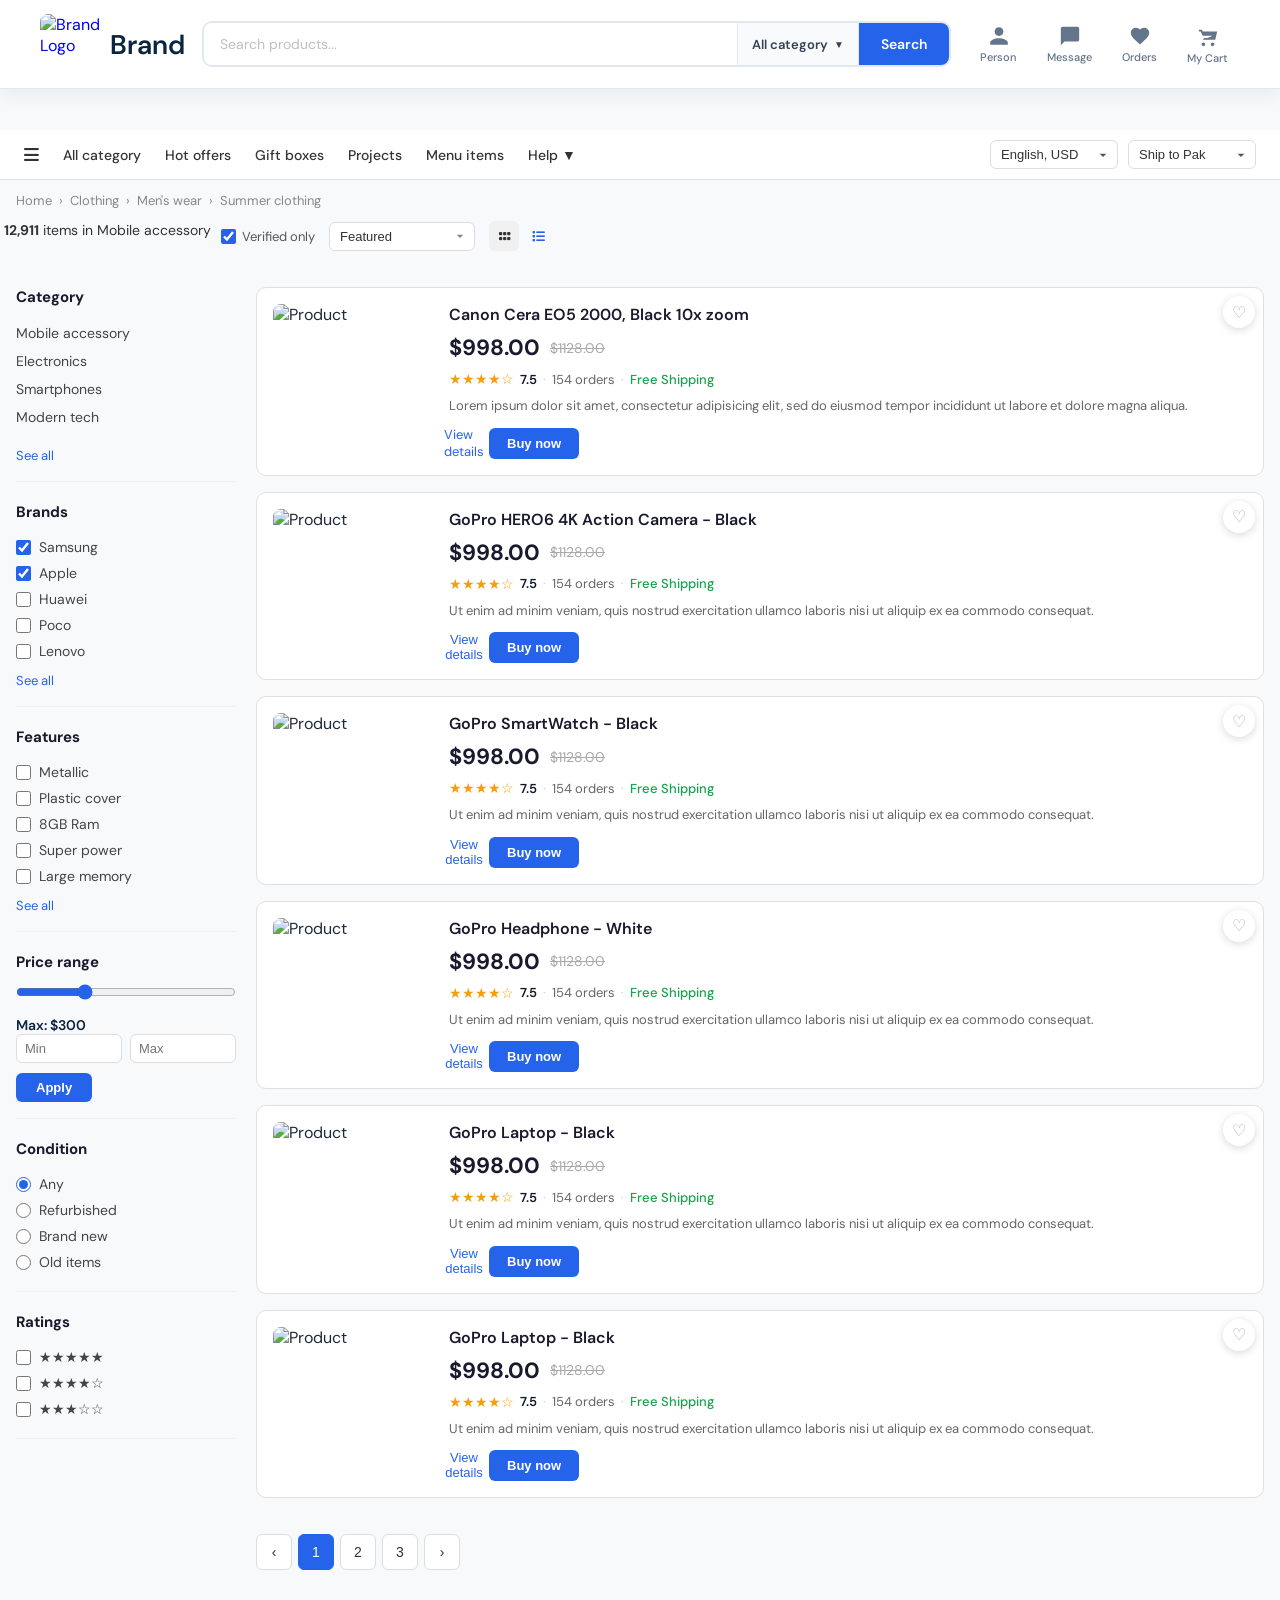
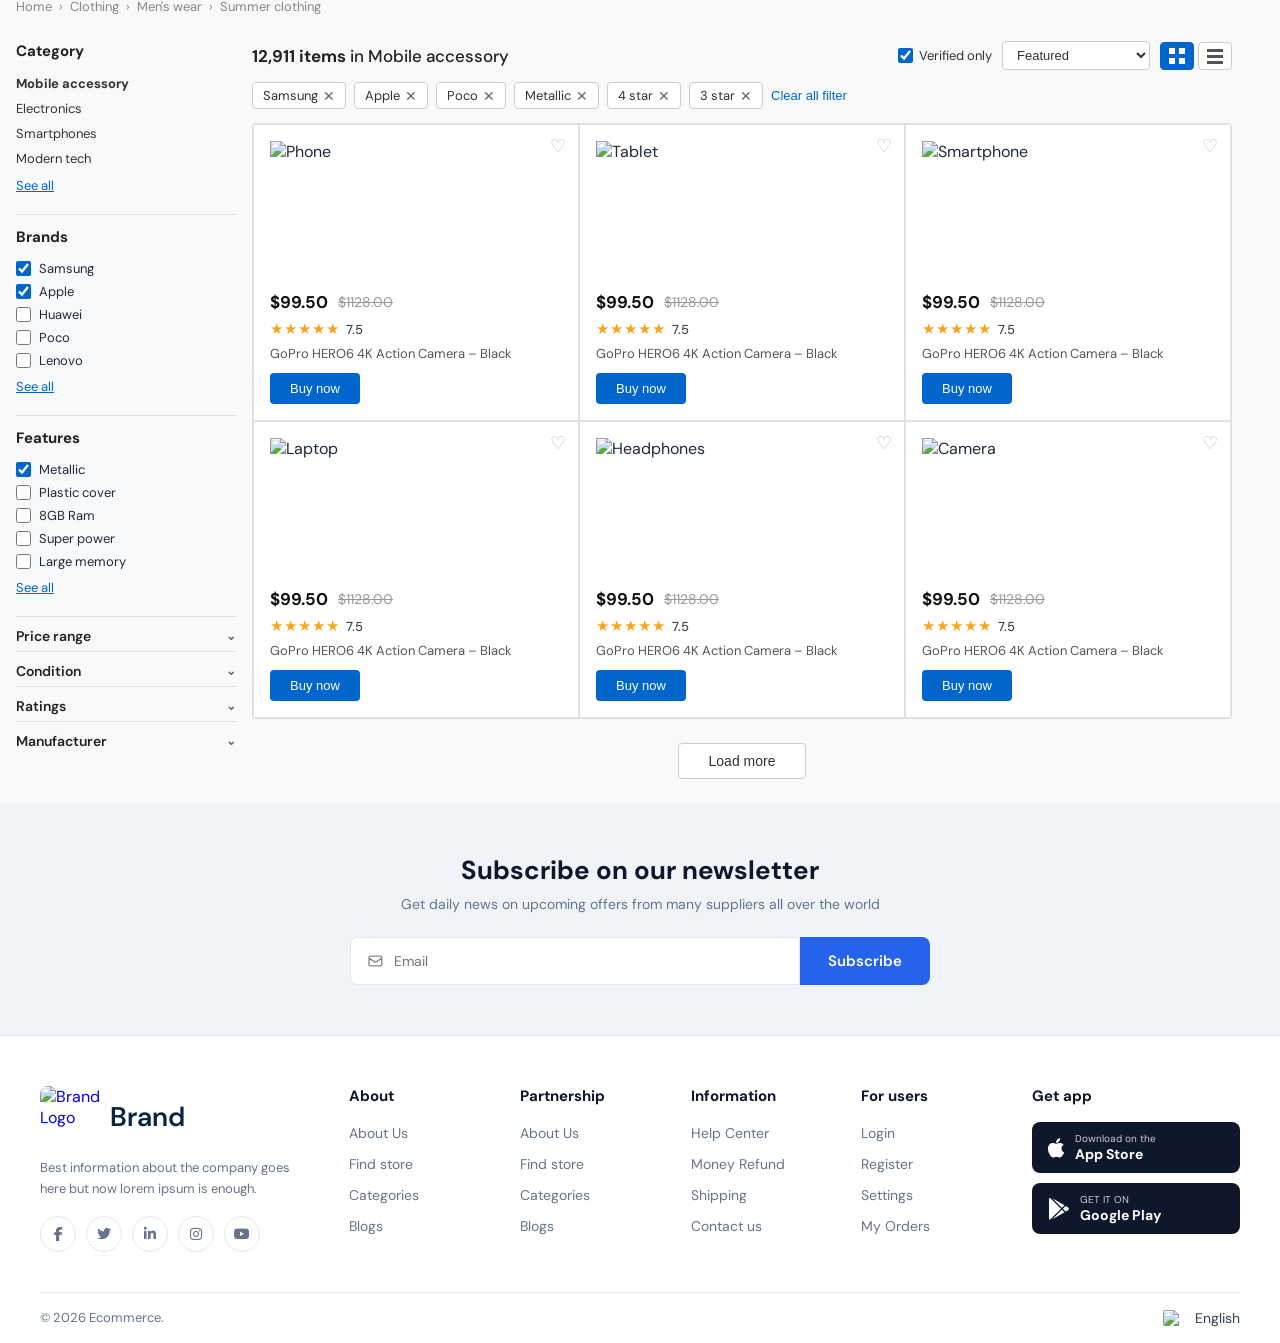
==== commit eaf0c19b: "Update gift.html" ====
--- a/gift.html
+++ b/gift.html
@@ -42,7 +42,7 @@
 
       <!-- LOGO -->
       <a href="#" class="logo">
-        <img src="images/preview.webp" alt="Brand Logo">
+        <img preview.webp" alt="Brand Logo">
         <span class="logo-text">Brand</span>
       </a>
       <!-- SEARCH BAR (Desktop) -->
@@ -288,7 +288,7 @@
         <div class="listing-products">
       
           <div class="listing-card">
-            <img src="images/phone.webp" alt="Product">
+            <img phone.webp" alt="Product">
             <div class="listing-info">
               <h3>Canon Cera EO5 2000, Black 10x zoom</h3>
               <div class="listing-price">
@@ -313,7 +313,7 @@
           </div>
       
           <div class="listing-card">
-            <img src="images/phone.jpeg" alt="Product">
+            <img phone.jpeg" alt="Product">
             <div class="listing-info">
               <h3>GoPro HERO6 4K Action Camera - Black</h3>
               <div class="listing-price">
@@ -338,7 +338,7 @@
           </div>
       
           <div class="listing-card">
-            <img src="images/tab.png" alt="Product">
+            <img tab.png" alt="Product">
             <div class="listing-info">
               <h3>GoPro SmartWatch - Black</h3>
               <div class="listing-price">
@@ -363,7 +363,7 @@
           </div>
       
           <div class="listing-card">
-            <img src="images/watch.webp" alt="Product">
+            <img watch.webp" alt="Product">
             <div class="listing-info">
               <h3>GoPro Headphone - White</h3>
               <div class="listing-price">
@@ -389,7 +389,7 @@
           </div>
       
           <div class="listing-card">
-            <img src="images/head.png" alt="Product">
+            <img head.png" alt="Product">
             <div class="listing-info">
               <h3>GoPro Laptop - Black</h3>
               <div class="listing-price">
@@ -415,7 +415,7 @@
       
 
           <div class="listing-card">
-            <img src="images/laptop.webp" alt="Product">
+            <img laptop.webp" alt="Product">
             <div class="listing-info">
               <h3>GoPro Laptop - Black</h3>
               <div class="listing-price">
@@ -593,7 +593,7 @@
        
             <div class="lst-card">
               <button class="lst-wish">♡</button>
-              <div class="lst-img-box"><img src="images/3.png" alt="Phone" onerror="this.onerror=null;this.src='https://placehold.co/180x140/f0f0f0/888?text=Phone'"/></div>
+              <div class="lst-img-box"><img 3.png" alt="Phone" onerror="this.onerror=null;this.src='https://placehold.co/180x140/f0f0f0/888?text=Phone'"/></div>
               <div class="lst-price-row"><span class="lst-price-now">$99.50</span><span class="lst-price-old">$1128.00</span></div>
               <div class="lst-rating-row"><span class="lst-stars">★★★★★</span><span class="lst-rating-num">7.5</span></div>
               <div class="lst-prod-name">GoPro HERO6 4K Action Camera – Black</div>
@@ -602,7 +602,7 @@
        
             <div class="lst-card">
               <button class="lst-wish">♡</button>
-              <div class="lst-img-box"><img src="images/tab.png" alt="Tablet" onerror="this.onerror=null;this.src='https://placehold.co/180x140/f0f0f0/888?text=Tablet'"/></div>
+              <div class="lst-img-box"><img tab.png" alt="Tablet" onerror="this.onerror=null;this.src='https://placehold.co/180x140/f0f0f0/888?text=Tablet'"/></div>
               <div class="lst-price-row"><span class="lst-price-now">$99.50</span><span class="lst-price-old">$1128.00</span></div>
               <div class="lst-rating-row"><span class="lst-stars">★★★★★</span><span class="lst-rating-num">7.5</span></div>
               <div class="lst-prod-name">GoPro HERO6 4K Action Camera – Black</div>
@@ -611,7 +611,7 @@
        
             <div class="lst-card">
               <button class="lst-wish">♡</button>
-              <div class="lst-img-box"><img src="images/23.png" alt="Smartphone" onerror="this.onerror=null;this.src='https://placehold.co/180x140/f0f0f0/888?text=Phone'"/></div>
+              <div class="lst-img-box"><img 23.png" alt="Smartphone" onerror="this.onerror=null;this.src='https://placehold.co/180x140/f0f0f0/888?text=Phone'"/></div>
               <div class="lst-price-row"><span class="lst-price-now">$99.50</span><span class="lst-price-old">$1128.00</span></div>
               <div class="lst-rating-row"><span class="lst-stars">★★★★★</span><span class="lst-rating-num">7.5</span></div>
               <div class="lst-prod-name">GoPro HERO6 4K Action Camera – Black</div>
@@ -620,7 +620,7 @@
        
             <div class="lst-card">
               <button class="lst-wish">♡</button>
-              <div class="lst-img-box"><img src="images/laptop.webp" alt="Laptop" onerror="this.onerror=null;this.src='https://placehold.co/180x140/f0f0f0/888?text=Laptop'"/></div>
+              <div class="lst-img-box"><img laptop.webp" alt="Laptop" onerror="this.onerror=null;this.src='https://placehold.co/180x140/f0f0f0/888?text=Laptop'"/></div>
               <div class="lst-price-row"><span class="lst-price-now">$99.50</span><span class="lst-price-old">$1128.00</span></div>
               <div class="lst-rating-row"><span class="lst-stars">★★★★★</span><span class="lst-rating-num">7.5</span></div>
               <div class="lst-prod-name">GoPro HERO6 4K Action Camera – Black</div>
@@ -629,7 +629,7 @@
        
             <div class="lst-card">
               <button class="lst-wish">♡</button>
-              <div class="lst-img-box"><img src="images/headphones.webp" alt="Headphones" onerror="this.onerror=null;this.src='https://placehold.co/180x140/f0f0f0/888?text=Headphones'"/></div>
+              <div class="lst-img-box"><img headphones.webp" alt="Headphones" onerror="this.onerror=null;this.src='https://placehold.co/180x140/f0f0f0/888?text=Headphones'"/></div>
               <div class="lst-price-row"><span class="lst-price-now">$99.50</span><span class="lst-price-old">$1128.00</span></div>
               <div class="lst-rating-row"><span class="lst-stars">★★★★★</span><span class="lst-rating-num">7.5</span></div>
               <div class="lst-prod-name">GoPro HERO6 4K Action Camera – Black</div>
@@ -638,7 +638,7 @@
        
             <div class="lst-card">
               <button class="lst-wish">♡</button>
-              <div class="lst-img-box"><img src="images/camera.webp" alt="Camera" onerror="this.onerror=null;this.src='https://placehold.co/180x140/f0f0f0/888?text=Camera'"/></div>
+              <div class="lst-img-box"><img camera.webp" alt="Camera" onerror="this.onerror=null;this.src='https://placehold.co/180x140/f0f0f0/888?text=Camera'"/></div>
               <div class="lst-price-row"><span class="lst-price-now">$99.50</span><span class="lst-price-old">$1128.00</span></div>
               <div class="lst-rating-row"><span class="lst-stars">★★★★★</span><span class="lst-rating-num">7.5</span></div>
               <div class="lst-prod-name">GoPro HERO6 4K Action Camera – Black</div>
@@ -647,7 +647,7 @@
        
             <div class="lst-card">
               <button class="lst-wish">♡</button>
-              <div class="lst-img-box"><img src="images/head.png" alt="Headphones White" onerror="this.onerror=null;this.src='https://placehold.co/180x140/f0f0f0/888?text=Headphones'"/></div>
+              <div class="lst-img-box"><img head.png" alt="Headphones White" onerror="this.onerror=null;this.src='https://placehold.co/180x140/f0f0f0/888?text=Headphones'"/></div>
               <div class="lst-price-row"><span class="lst-price-now">$99.50</span><span class="lst-price-old">$1128.00</span></div>
               <div class="lst-rating-row"><span class="lst-stars">★★★★★</span><span class="lst-rating-num">7.5</span></div>
               <div class="lst-prod-name">GoPro HERO6 4K Action Camera – Black</div>
@@ -656,7 +656,7 @@
        
             <div class="lst-card">
               <button class="lst-wish">♡</button>
-              <div class="lst-img-box"><img src="images/watch.webp" alt="Smartwatch" onerror="this.onerror=null;this.src='https://placehold.co/180x140/f0f0f0/888?text=Watch'"/></div>
+              <div class="lst-img-box"><img watch.webp" alt="Smartwatch" onerror="this.onerror=null;this.src='https://placehold.co/180x140/f0f0f0/888?text=Watch'"/></div>
               <div class="lst-price-row"><span class="lst-price-now">$99.50</span><span class="lst-price-old">$1128.00</span></div>
               <div class="lst-rating-row"><span class="lst-stars">★★★★★</span><span class="lst-rating-num">7.5</span></div>
               <div class="lst-prod-name">GoPro HERO6 4K Action Camera – Black</div>
@@ -665,7 +665,7 @@
        
             <div class="lst-card">
               <button class="lst-wish">♡</button>
-              <div class="lst-img-box"><img src="images/iPhone.png" alt="Phone 2" onerror="this.onerror=null;this.src='https://placehold.co/180x140/f0f0f0/888?text=Phone'"/></div>
+              <div class="lst-img-box"><img iPhone.png" alt="Phone 2" onerror="this.onerror=null;this.src='https://placehold.co/180x140/f0f0f0/888?text=Phone'"/></div>
               <div class="lst-price-row"><span class="lst-price-now">$99.50</span><span class="lst-price-old">$1128.00</span></div>
               <div class="lst-rating-row"><span class="lst-stars">★★★★★</span><span class="lst-rating-num">7.5</span></div>
               <div class="lst-prod-name">GoPro HERO6 4K Action Camera – Black</div>
@@ -723,7 +723,7 @@
     <!-- Brand -->
     <div class="footer-brand">
       <a href="#" class="logo">
-        <img src="images/preview.webp" alt="Brand Logo">
+        <img preview.webp" alt="Brand Logo">
         <span class="logo-text">Brand</span>
       </a>
       <p>Best information about the company goes here but now lorem ipsum is enough.</p>
--- a/website.css
+++ b/website.css
@@ -1,61 +1,80 @@
+
+@import url('https://fonts.googleapis.com/css2?family=Playfair+Display:wght@600;700&family=DM+Sans:wght@300;400;500;600&display=swap');
+
+:root {
+  --primary:  #0a2540;
+  --accent:   #f97316;
+  --accent2:  #0ea5e9;
+  --bg:       #f8f9fb;
+  --white:    #ffffff;
+  --text:     #1e293b;
+  --muted:    #64748b;
+  --border:   #e2e8f0;
+  --success:  #22c55e;
+  --danger:   #ef4444;
+  --radius:   12px;
+  --shadow:   0 4px 20px rgba(10,37,64,0.08);
+  --transition: 0.3s ease;
+}
+
+
 * { margin: 0; padding: 0; box-sizing: border-box; }
 
 body {
   font-family: 'DM Sans', sans-serif;
-  background: white;
   margin: 0;
   overflow-x: hidden;
-  padding-top: 140px;  /* ← sirf yeh line add karo */
-}
-
-/* ===== SITE HEADER (FIXED) ===== */
-.site-header {
+  padding-top: 90px; /* YEH ADD KARO */
+  background: var(--bg);   /* white ki jagah */
+  color: var(--text);
+
+}
+
+/* ===== NAVBAR ===== */
+nav {
+
   position: fixed;
   top: 0;
-  left: 0;
-  width: 100%;
-  z-index: 999;
-  background: #fff;
-  box-shadow: 0 2px 12px rgba(0,0,0,0.07);
-}
-
-/* ===== NAVBAR ===== */
-nav {
-  position: relative;
   width: 100%;
   background: #fff;
+  z-index: 999;
   display: flex;
   align-items: center;
   justify-content: space-between;
   padding: 14px 40px;
+  box-shadow: var(--shadow);
   border-bottom: 1px solid #e2e8f0;
+  margin-bottom: 0;
 }
 
 /* --- LOGO --- */
 .logo {
-  display: flex;
-  align-items: center;
-  gap: 10px;
-  text-decoration: none;
-}
-
-.logo img {
-  width: 60px;
-  height: 60px;
-  object-fit: contain;
-  border-radius: 8px;
-}
-
-.logo-text {
-  font-size: 27px;
-  font-weight: 600;
-  color: #5775b5;
-  transition: color 0.3s;
-  text-decoration: none;
-  border-bottom: none;
-}
-
-.logo:hover .logo-text { color: black; }
+    display: flex;
+    align-items: center;   
+    gap: 10px;             /* image aur text ke beech space */
+    text-decoration: none;
+  }
+  
+  .logo img {
+    width: 60px;
+    height: 60px;
+    object-fit: contain;
+    border-radius: 8px;
+  }
+  
+  .logo-text {
+    font-size: 27px;
+    font-weight: 600;
+    color: #5775b5;
+    transition: color 0.3s;
+    text-decoration: none;
+    border-bottom: none;
+    color: var(--primary);
+  }
+  
+  .logo:hover .logo-text {
+    color: black;
+  }
 
 /* --- SEARCH BAR --- */
 .search-wrapper {
@@ -70,9 +89,15 @@
   margin: 0 17px;
 }
 
-.search-wrapper:focus-within { border-color: #2563eb; }
-
-.cat-dropdown { position: relative; flex-shrink: 0; }
+.search-wrapper:focus-within {
+  border-color: #2563eb;
+}
+
+/* Category Dropdown */
+.cat-dropdown {
+  position: relative;
+  flex-shrink: 0;
+}
 
 .cat-btn {
   height: 100%;
@@ -94,9 +119,15 @@
 }
 
 .cat-btn:hover { background: #eff6ff; color: #2563eb; }
-.cat-btn .arrow { font-size: 10px; transition: transform 0.2s; }
+
+.cat-btn .arrow {
+  font-size: 10px;
+  transition: transform 0.2s;
+}
+
 .cat-btn.open .arrow { transform: rotate(180deg); }
 
+/* Dropdown Menu */
 .cat-menu {
   display: none;
   position: absolute;
@@ -133,9 +164,16 @@
 }
 
 .cat-menu a:last-child { border-bottom: none; }
-.cat-menu a:hover { background: #eff6ff; color: #2563eb; padding-left: 24px; }
+
+.cat-menu a:hover {
+  background: #eff6ff;
+  color: #2563eb;
+  padding-left: 24px;
+}
+
 .cat-menu a span.icon { font-size: 18px; }
 
+/* Search Input */
 .search-input {
   flex: 1;
   padding: 12px 16px;
@@ -145,16 +183,19 @@
   font-family: 'DM Sans', sans-serif;
   color: #0f172a;
   background: white;
+  border-radius: 8px 0 0 8px;
 }
 
 .search-input::placeholder { color: #bec0c4; }
 
+/* Category button - right side next to search */
 .search-wrapper .cat-btn {
   border-radius: 0;
   border-left: 1px solid #e2e8f0;
   border-right: 1px solid #e2e8f0;
 }
 
+/* Search Button */
 .search-btn {
   padding: 0 22px;
   background: #2563eb;
@@ -198,9 +239,17 @@
   position: relative;
 }
 
-.nav-icon:hover { background: #eff6ff; color: #2563eb; }
-.nav-icon svg { width: 22px; height: 22px; }
-
+.nav-icon:hover {
+  background: #eff6ff;
+  color: #2563eb;
+}
+
+.nav-icon svg {
+  width: 22px;
+  height: 22px;
+}
+
+/* Cart Badge */
 .cart-badge {
   position: absolute;
   top: 4px;
@@ -217,40 +266,17 @@
   justify-content: center;
 }
 
-.nav-divider { width: 1px; height: 32px; background: #e2e8f0; margin: 0 4px; }
-
-/* --- HAMBURGER (mobile only) --- */
-.hamburger {
-  display: none;
-  flex-direction: column;
-  gap: 5px;
-  cursor: pointer;
-  padding: 8px;
-  margin-left: 8px;
-}
-
-.hamburger span {
-  display: block;
-  width: 24px;
-  height: 2px;
-  background: #334155;
-  border-radius: 2px;
-  transition: 0.3s;
-}
-
-/* --- MOBILE SEARCH --- */
-.mobile-search {
-  padding: 10px 16px;
-  background: #f8fafc;
-  border-top: 1px solid #e2e8f0;
-}
-
-.mobile-search .search-wrapper {
-  margin: 0;
-  width: 100%;
-}
-
+/* Divider */
+.nav-divider {
+  width: 1px;
+  height: 32px;
+  background: #e2e8f0;
+  margin: 0 4px;
+}
 /* ===== TOP MENU BAR ===== */
+
+
+/* ── Top Menu Bar ── */
 .top-menu {
   background: #fff;
   border-bottom: 1px solid #e0e0e0;
@@ -259,22 +285,19 @@
   display: flex;
   align-items: center;
   justify-content: space-between;
-}
-
+  margin-top: 0;
+}
 .menu-left {
   display: flex;
   align-items: center;
   gap: 24px;
-  overflow-x: auto;
-  -webkit-overflow-scrolling: touch;
-  scrollbar-width: none;
-  white-space: nowrap;
-  flex: 1;
-}
-
-.menu-left::-webkit-scrollbar { display: none; }
-
-.menu-icon { font-size: 17px; color: #333; cursor: pointer; flex-shrink: 0; }
+}
+
+.menu-icon {
+  font-size: 17px;
+  color: #333;
+  cursor: pointer;
+}
 
 .menu-left a {
   text-decoration: none;
@@ -283,14 +306,24 @@
   color: #333;
   white-space: nowrap;
   transition: color 0.2s;
-  flex-shrink: 0;
-}
-
-.menu-left a:hover { color: #e47911; }
-
-/* Help Dropdown */
-.help { position: relative; }
-.help > a { text-decoration: none; font-size: 14px; font-weight: 500; color: #333; cursor: pointer; }
+}
+
+.menu-left a:hover {
+  color: #e47911;
+}
+
+/* ── Help Dropdown ── */
+.help {
+  position: relative;
+}
+
+.help > a {
+  text-decoration: none;
+  font-size: 14px;
+  font-weight: 500;
+  color: #333;
+  cursor: pointer;
+}
 
 .help-menu {
   display: none;
@@ -301,13 +334,15 @@
   border: 1px solid #ddd;
   border-radius: 6px;
   min-width: 160px;
-  box-shadow: 0 4px 12px rgba(0,0,0,0.1);
+  box-shadow: 0 4px 12px rgba(0, 0, 0, 0.1);
   z-index: 999;
   margin-top: 8px;
   overflow: hidden;
 }
 
-.help:hover .help-menu { display: block; }
+.help:hover .help-menu {
+  display: block;
+}
 
 .help-menu a {
   display: block;
@@ -318,9 +353,17 @@
   transition: background 0.15s;
 }
 
-.help-menu a:hover { background: #f5f5f5; color: #e47911; }
-
-.menu-right { display: flex; align-items: center; gap: 10px; flex-shrink: 0; }
+.help-menu a:hover {
+  background: #f5f5f5;
+  color: #e47911;
+}
+
+/* ── Right Side Selects ── */
+.menu-right {
+  display: flex;
+  align-items: center;
+  gap: 10px;
+}
 
 .menu-right select {
   border: 1px solid #ddd;
@@ -340,46 +383,176 @@
   transition: border-color 0.2s;
 }
 
-.menu-right select:hover { border-color: #aaa; }
-
-/* ===== MAIN PAGE LAYOUT ===== */
+.menu-right select:hover {
+  border-color: #aaa;
+}
+
+  
+  /* header */
+  .category-title {
+    font-weight: bold;
+    padding: 10px;
+    border-bottom: 1px solid #eee;
+    margin-bottom: 10px;
+  }
+  
+  /* MAIN LAYOUT */
 .page-layout {
   display: flex;
-  gap: 20px;
+  gap: 0;
   padding: 20px;
   align-items: stretch;
   background: white;
-}
-
-.left { width: 22%; }
-
-.category-box { background: #f5f7fa; padding: 15px; border-radius: 10px; }
-.category-box ul { list-style: none; padding: 0; margin: 0; }
-.category-box li { padding: 10px; border-radius: 6px; cursor: pointer; transition: 0.3s; }
-.category-box li:hover { background: #e3ecf7; }
-.category-box .active { background: #dbe7f3; font-weight: 600; }
-
-.middle { width: 53%; background: white; padding: 0; }
-
-.banner { position: relative; border-radius: 10px; overflow: hidden; height: 100%; }
-.banner img { width: 100%; height: 100%; min-height: 260px; object-fit: cover; display: block; }
-
-.banner-content { position: absolute; top: 30%; left: 30px; }
-.banner-content h2 { font-size: 22px; }
-.banner-content h1 { font-size: 40px; margin: 10px 0; }
-.banner-content button { padding: 10px 18px; border: none; background: white; border-radius: 6px; cursor: pointer; }
-
-.right { width: 25%; display: flex; flex-direction: column; gap: 15px; }
-
-.login-box { background: #cbdcef; padding: 18px; border-radius: 12px; box-shadow: 0 2px 8px rgba(0,0,0,0.05); }
-.login-box p { font-size: 14px; line-height: 1.4; margin-bottom: 12px; }
-.login-box button { width: 100%; padding: 10px; margin-top: 8px; border-radius: 8px; border: none; font-size: 14px; cursor: pointer; }
-.join { background: #0d6efd; color: white; font-weight: 500; }
-.login { background: white; border: 1px solid #ddd !important; }
-
-.offer { padding: 18px; border-radius: 12px; color: white; font-size: 14px; line-height: 1.5; box-shadow: 0 2px 8px rgba(0,0,0,0.05); }
-.orange { background: linear-gradient(135deg, #ff7a00, #ff9a2f); }
-.blue { background: linear-gradient(135deg, #3bb2b8, #6dd5db); }
+  gap: 20px;  /* ← YEH ADD KARO */
+}
+
+/* LEFT */
+.left {
+  width: 22%;
+}
+
+.category-box {
+  background: #f5f7fa;
+  padding: 15px;
+  border-radius: 10px;
+}
+
+.category-box ul {
+  list-style: none;
+  padding: 0;
+  margin: 0;
+}
+
+.category-box li {
+  padding: 10px;
+  border-radius: 6px;
+  cursor: pointer;
+  transition: 0.3s;
+}
+
+.category-box li:hover {
+  background: #e3ecf7;
+}
+
+.category-box .active {
+  background: #dbe7f3;
+  font-weight: 600;
+}
+
+/* MIDDLE */
+.middle {
+  width: 53%;
+  background: white;
+  padding: 0;
+}
+.banner {
+  position: relative;
+  border-radius: 10px;
+  overflow: hidden;
+  height: 100%;
+  border: none;
+  outline: none;
+}
+.banner img {
+  width: 100%;
+  height: 100%;
+  min-height: 260px;
+  object-fit: cover;
+  border: none;
+  outline: none;
+  display: block;
+}
+
+.banner-content {
+  position: absolute;
+  top: 30%;
+  left: 30px;
+}
+
+.banner-content h2 {
+  font-size: 22px;
+}
+
+.banner-content h1 {
+  font-size: 40px;
+  margin: 10px 0;
+}
+
+.banner-content button {
+  padding: 10px 18px;
+  border: none;
+  background: white;
+  border-radius: 6px;
+  cursor: pointer;
+}
+
+/* RIGHT */
+/* RIGHT CONTAINER */
+.right {
+  width: 25%;
+  display: flex;
+  flex-direction: column;
+  gap: 15px;
+}
+
+/* LOGIN BOX */
+.login-box {
+  background: #cbdcef;
+  padding: 18px;
+  border-radius: 12px;
+  box-shadow: 0 2px 8px rgba(0,0,0,0.05);
+}
+
+/* TEXT */
+.login-box p {
+  font-size: 14px;
+  line-height: 1.4;
+  margin-bottom: 12px;
+}
+
+/* BUTTONS */
+.login-box button {
+  width: 100%;
+  padding: 10px;
+  margin-top: 8px;
+  border-radius: 8px;
+  border: none;
+  font-size: 14px;
+  cursor: pointer;
+}
+
+/* JOIN BUTTON */
+.join {
+  background: #0d6efd;
+  color: white;
+  font-weight: 500;
+}
+
+/* LOGIN BUTTON */
+.login {
+  background: white;
+  border: 1px solid #ddd;
+}
+
+/* OFFER BOXES */
+.offer {
+  padding: 18px;
+  border-radius: 12px;
+  color: white;
+  font-size: 14px;
+  line-height: 1.5;
+  box-shadow: 0 2px 8px rgba(0,0,0,0.05);
+}
+
+/* ORANGE BOX */
+.orange {
+  background: linear-gradient(135deg, #ff7a00, #ff9a2f);
+}
+
+/* BLUE BOX */
+.blue {
+  background: linear-gradient(135deg, #3bb2b8, #6dd5db);
+}
 
 /* ===== DEALS SECTION ===== */
 .deals-section {
@@ -391,21 +564,86 @@
   margin: 20px;
 }
 
-.deals-left { width: 25%; padding: 20px; border-right: 1px solid #e2e8f0; }
-.deals-left h2 { font-size: 22px; margin-bottom: 5px; }
-.deals-left p { color: #64748b; margin-bottom: 15px; }
-
-.timer { display: flex; gap: 10px; flex-wrap: wrap; }
-.timer div { background: #374151; color: white; padding: 8px; border-radius: 6px; text-align: center; font-size: 12px; min-width: 55px; }
-.timer span { display: block; font-size: 16px; font-weight: bold; }
-
-.deals-right { width: 75%; display: flex; justify-content: space-between; align-items: center; padding: 15px; gap: 10px; }
-
-.deal-card { text-align: center; flex: 1; }
-.deal-card img { width: 100px; height: 80px; object-fit: contain; }
-.deal-card p { margin-top: 9px; margin-bottom: 10px; font-size: 14px; }
-.deal-card span { color: red; background: #ffe4e6; padding: 3px 19px; border-radius: 10px; font-size: 14px; }
-
+/* LEFT SIDE */
+.deals-left {
+  width: 25%;
+  padding: 20px;
+  border-right: 1px solid #e2e8f0;
+}
+
+.deals-left h2 {
+  font-size: 22px;
+  margin-bottom: 5px;
+}
+
+.deals-left p {
+  color: #64748b;
+  margin-bottom: 15px;
+}
+
+/* TIMER */
+.timer {
+  display: flex;
+  gap: 10px;
+  flex-wrap: wrap;
+}
+
+.timer div {
+  background: #374151;
+  color: white;
+  padding: 8px;
+  border-radius: 6px;
+  text-align: center;
+  font-size: 12px;
+  min-width: 55px;
+}
+
+.timer span {
+  display: block;
+  font-size: 16px;
+  font-weight: bold;
+}
+
+/* RIGHT SIDE */
+.deals-right {
+  width: 75%;
+  display: flex;
+  justify-content: space-between;
+  align-items: center;
+  padding: 15px;
+  gap: 10px;
+}
+
+/* CARDS */
+.deal-card {
+  text-align: center;
+  flex: 1;
+}
+
+.deal-card img {
+  width: 100px;
+  height: 80px;
+  object-fit: contain;
+}
+
+.deal-card p {
+  margin-top: 9px;
+  margin-bottom: 10px;
+  font-size: 14px;
+}
+
+.deal-card span {
+  color: red;
+  background: #ffe4e6;
+  padding: 3px 19px;
+  border-radius: 10px;
+  font-size: 14px;
+}
+.container {
+  display: flex;
+  gap: 20px;   /* boxes ke beech space */
+  flex-wrap: wrap;
+}
 /* ===== CATEGORY SECTIONS ===== */
 .category-section {
   display: flex;
@@ -417,6 +655,7 @@
   margin: 20px 40px;
 }
 
+/* Left Box */
 .cat-left-box {
   width: 220px;
   min-width: 220px;
@@ -428,8 +667,16 @@
   border-right: 1px solid #e2e8f0;
 }
 
-.cat-left-box.electronics { background: #f0f4ff; }
-.cat-left-box h2 { font-size: 18px; font-weight: 700; color: #0f172a; line-height: 1.4; }
+.cat-left-box.electronics {
+  background: #f0f4ff;
+}
+
+.cat-left-box h2 {
+  font-size: 18px;
+  font-weight: 700;
+  color: #0f172a;
+  line-height: 1.4;
+}
 
 .source-btn {
   padding: 10px 20px;
@@ -445,8 +692,13 @@
   width: fit-content;
 }
 
-.source-btn:hover { background: #2563eb; color: white; border-color: #2563eb; }
-
+.source-btn:hover {
+  background: #2563eb;
+  color: white;
+  border-color: #2563eb;
+}
+
+/* Products Grid */
 .cat-products-grid {
   flex: 1;
   display: grid;
@@ -465,13 +717,39 @@
   gap: 8px;
 }
 
-.cat-product-card:hover { background: #f8fafc; }
-.cat-product-info { flex: 1; }
-.cat-product-name { font-size: 13px; font-weight: 600; color: #0f172a; margin-bottom: 4px; }
-.cat-product-price { font-size: 12px; color: #64748b; line-height: 1.4; }
-.cat-product-price strong { color: #0f172a; font-weight: 700; }
-.cat-product-card img { width: 70px; height: 70px; object-fit: contain; border-radius: 8px; }
-
+.cat-product-card:hover {
+  background: #f8fafc;
+}
+
+.cat-product-info {
+  flex: 1;
+}
+
+.cat-product-name {
+  font-size: 13px;
+  font-weight: 600;
+  color: #0f172a;
+  margin-bottom: 4px;
+}
+
+.cat-product-price {
+  font-size: 12px;
+  color: #64748b;
+  line-height: 1.4;
+}
+
+.cat-product-price strong {
+  color: #0f172a;
+  font-weight: 700;
+}
+
+.cat-product-card img {
+  width: 70px;
+  height: 70px;
+  object-fit: contain;
+  border-radius: 8px;
+}
+/* ===== INQUIRY SECTION ===== */
 /* ===== INQUIRY SECTION ===== */
 .inquiry-section {
   background: url("images/bg.webp") center/cover no-repeat;
@@ -485,6 +763,7 @@
   gap: 30px;
 }
 
+/* blue overlay */
 .inquiry-section::before {
   content: "";
   position: absolute;
@@ -493,12 +772,35 @@
   border-radius: 12px;
 }
 
-.inquiry-left, .inquiry-form { position: relative; z-index: 1; }
-
-.inquiry-left { width: 50%; color: white; padding-top: 10px; }
-.inquiry-left h2 { font-size: 36px; font-weight: 900; color: #ffffff; line-height: 1.3; margin-bottom: 14px; }
-.inquiry-left p { font-size: 13px; font-weight: 400; color: rgba(255,255,255,0.85); line-height: 1.7; }
-
+.inquiry-left,
+.inquiry-form {
+  position: relative;
+  z-index: 1;
+}
+
+/* LEFT TEXT */
+.inquiry-left {
+  width: 50%;
+  color: white;
+  padding-top: 10px;
+}
+
+.inquiry-left h2 {
+  font-size: 36px;
+  font-weight: 900;
+  color: #ffffff;
+  line-height: 1.3;
+  margin-bottom: 14px;
+}
+
+.inquiry-left p {
+  font-size: 13px;
+  font-weight: 400;
+  color: rgba(255, 255, 255, 0.85);
+  line-height: 1.7;
+}
+
+/* FORM BOX */
 .inquiry-form {
   width: 340px;
   flex-shrink: 0;
@@ -511,9 +813,17 @@
   gap: 10px;
 }
 
-.inquiry-form h3 { font-size: 18px; font-weight: 700; color: #1a1a2e; margin-bottom: 4px; }
-
-.inquiry-form input, .inquiry-form textarea, .inquiry-form select {
+.inquiry-form h3 {
+  font-size: 18px;
+  font-weight: 700;
+  color: #1a1a2e;
+  margin-bottom: 4px;
+}
+
+/* inputs */
+.inquiry-form input,
+.inquiry-form textarea,
+.inquiry-form select {
   width: 100%;
   padding: 10px 12px;
   border: 1px solid #e2e8f0;
@@ -525,13 +835,27 @@
   transition: border-color 0.2s;
 }
 
-.inquiry-form input:focus, .inquiry-form textarea:focus, .inquiry-form select:focus { border-color: #2563eb; }
-.inquiry-form textarea { height: 100px; resize: vertical; }
-
-.row { display: flex; gap: 10px; }
+.inquiry-form input:focus,
+.inquiry-form textarea:focus,
+.inquiry-form select:focus {
+  border-color: #2563eb;
+}
+
+.inquiry-form textarea {
+  height: 100px;
+  resize: vertical;
+}
+
+/* quantity + pcs row */
+.row {
+  display: flex;
+  gap: 10px;
+}
+
 .row input { flex: 1; }
 .row select { width: 110px; flex-shrink: 0; }
 
+/* button */
 .inquiry-form button {
   width: auto;
   align-self: flex-start;
@@ -547,39 +871,108 @@
   transition: background 0.2s;
 }
 
-.inquiry-form button:hover { background: #1d4ed8; }
-
-/* ===== RECOMMENDED ITEMS ===== */
-.recommended { padding: 20px; }
-.recommended h2 { font-size: 22px; font-weight: 700; margin-bottom: 16px; }
-
+.inquiry-form button:hover {
+  background: #1d4ed8;
+}
+
+/* grid */
 .items {
   display: grid;
   grid-template-columns: repeat(5, 1fr);
-  gap: 15px;
-}
-
+  gap: 20px;
+  padding: 0 20px;
+  margin: 0 auto;
+  max-width: 1350px;
+}
+
+/* card */
 .card {
   background: #fff;
   padding: 10px;
   border-radius: 8px;
-  border: 1px solid #eee;
-}
-
-.card img { width: 100%; height: 180px; object-fit: contain; }
-.price { font-weight: bold; margin-top: 8px; }
-
-/* ===== SERVICES SECTION ===== */
-.services-section { padding: 20px; margin: 20px 0; }
-.services-section h2, .region-section h2 { font-size: 27px; font-weight: 700; margin-bottom: 20px; color: #1a1a2e; }
-
-.services-grid { display: grid; grid-template-columns: repeat(4, 1fr); gap: 16px; }
-
-.service-card { background: #fff; border-radius: 10px; overflow: visible; border: 1px solid #e2e8f0; position: relative; padding-bottom: 16px; }
-.service-card .img-wrap { position: relative; width: 100%; height: 160px; border-radius: 10px 10px 0 0; overflow: hidden; }
-.service-card .img-wrap img { width: 100%; height: 100%; object-fit: cover; }
-.service-card .img-wrap::after { content: ""; position: absolute; inset: 0; background: rgba(255,255,255,0.25); }
-
+  box-shadow: 0 4px 16px rgba(10,37,64,0.08);
+  transition: transform 0.3s ease, box-shadow 0.3s ease;
+  overflow: hidden;
+}
+.card:hover {
+  transform: translateY(-6px);
+  box-shadow: 0 12px 32px rgba(10,37,64,0.15);
+}
+
+.card img {
+  transition: transform 0.3s ease;
+}
+
+.card:hover img {
+  transform: scale(1.04);
+}
+
+.card img {
+  width: 100%;
+  height: 180px;        /* chota tha — bada kiya */
+  object-fit: contain;
+}
+
+.price {
+  font-weight: bold;
+}
+
+
+
+/* ===== OUR EXTRA SERVICES ===== */
+.services-section {
+  padding: 20px;
+  margin: 20px 0;
+}
+
+.services-section h2,
+.region-section h2 {
+  font-size: 27px;
+  font-weight: 700;
+  margin-bottom: 20px;
+  color: #1a1a2e;
+}
+
+.services-grid {
+  display: grid;
+  grid-template-columns: repeat(4, 1fr);
+  gap: 16px;
+}
+
+.service-card {
+  background: #fff;
+  border-radius: 10px;
+  overflow: visible;
+  border: 1px solid #e2e8f0;
+  position: relative;
+  padding-bottom: 16px;
+}
+
+.service-card .img-wrap {
+  position: relative;
+  width: 100%;
+  height: 160px;
+  border-radius: 10px 10px 0 0;
+  overflow: hidden;
+}
+
+.service-card .img-wrap img {
+  width: 100%;
+  height: 100%;
+  object-fit: cover;
+}
+
+
+
+/* light shade overlay on image */
+.service-card .img-wrap::after {
+  content: "";
+  position: absolute;
+  inset: 0;
+  background: rgba(255, 255, 255, 0.25);
+}
+
+/* circle icon */
 .service-icon-wrap {
   position: relative;
   margin: -23px auto 0;
@@ -595,23 +988,83 @@
   z-index: 10;
 }
 
-.service-card p { margin-top: 36px; padding: 0 14px; font-size: 15px; font-weight: 700; color: #1a1a2e; line-height: 1.5; }
-
-/* ===== REGION SECTION ===== */
-.region-section { padding: 20px; margin: 10px 0; }
-.region-grid { display: grid; grid-template-columns: repeat(4, 1fr); gap: 20px 16px; }
-
-.region-item { display: flex; align-items: center; gap: 12px; cursor: pointer; }
-.region-item img { width: 40px; height: 28px; object-fit: cover; border-radius: 3px; flex-shrink: 0; box-shadow: 0 1px 4px rgba(0,0,0,0.15); }
-.region-name { font-size: 14px; font-weight: 600; color: #1a1a2e; margin: 0; }
-.region-url { font-size: 12px; color: #888; margin: 0; }
+.service-card p {
+  margin-top: 36px;
+  padding: 0 14px;
+  font-size: 15px;
+  font-weight: 700;
+  color: #1a1a2e;
+  line-height: 1.5;
+}
+
+/* ===== SUPPLIERS BY REGION ===== */
+.region-section {
+  padding: 20px;
+  margin: 10px 0;
+}
+
+.region-grid {
+  display: grid;
+  grid-template-columns: repeat(4, 1fr);
+  gap: 20px 16px;
+}
+
+.region-item {
+  display: flex;
+  align-items: center;
+  gap: 12px;
+  cursor: pointer;
+}
+
+.region-item img {
+  width: 40px;
+  height: 28px;
+  object-fit: cover;
+  border-radius: 3px;
+  flex-shrink: 0;
+  box-shadow: 0 1px 4px rgba(0,0,0,0.15);
+}
+
+.region-name {
+  font-size: 14px;
+  font-weight: 600;
+  color: #1a1a2e;
+  margin: 0;
+}
+
+.region-url {
+  font-size: 12px;
+  color: #888;
+  margin: 0;
+}
 
 /* ===== NEWSLETTER ===== */
-.newsletter-section { background: #f0f4f8; text-align: center; padding: 50px 20px; }
-.newsletter-section h2 { font-size: 26px; font-weight: 700; color: #0f172a; margin-bottom: 8px; }
-.newsletter-section p { font-size: 14px; color: #64748b; margin-bottom: 24px; }
-
-.newsletter-form { display: flex; justify-content: center; gap: 0; max-width: 580px; margin: 0 auto; }
+.newsletter-section {
+  background: #f0f4f8;
+  text-align: center;
+  padding: 50px 20px;
+}
+
+.newsletter-section h2 {
+  font-size: 26px;
+  font-weight: 700;
+  color: #0f172a;
+  margin-bottom: 8px;
+}
+
+.newsletter-section p {
+  font-size: 14px;
+  color: #64748b;
+  margin-bottom: 24px;
+}
+
+.newsletter-form {
+  display: flex;
+  justify-content: center;
+  gap: 0;
+  max-width: 580px;
+  margin: 0 auto;
+}
 
 .email-input-wrapper {
   display: flex;
@@ -624,7 +1077,15 @@
   padding: 0 16px;
 }
 
-.email-input-wrapper input { border: none; outline: none; font-size: 14px; font-family: 'DM Sans', sans-serif; width: 100%; padding: 14px 0; color: #0f172a; }
+.email-input-wrapper input {
+  border: none;
+  outline: none;
+  font-size: 14px;
+  font-family: 'DM Sans', sans-serif;
+  width: 100%;
+  padding: 14px 0;
+  color: #0f172a;
+}
 
 .subscribe-btn {
   padding: 14px 28px;
@@ -643,7 +1104,11 @@
 .subscribe-btn:hover { background: #1d4ed8; }
 
 /* ===== FOOTER ===== */
-footer { background: white; border-top: 1px solid #e2e8f0; padding: 50px 40px 0; }
+footer {
+  background: white;
+  border-top: 1px solid #e2e8f0;
+  padding: 50px 40px 0;
+}
 
 .footer-container {
   display: grid;
@@ -654,9 +1119,17 @@
   padding-bottom: 40px;
 }
 
-.footer-brand p { font-size: 13px; color: #64748b; line-height: 1.6; margin: 12px 0 16px; }
-
-.social-icons { display: flex; gap: 10px; }
+.footer-brand p {
+  font-size: 13px;
+  color: #64748b;
+  line-height: 1.6;
+  margin: 12px 0 16px;
+}
+
+.social-icons {
+  display: flex;
+  gap: 10px;
+}
 
 .social-icons a {
   width: 36px;
@@ -672,15 +1145,42 @@
   transition: all 0.2s;
 }
 
-.social-icons a:hover { background: #2563eb; color: white; border-color: #2563eb; }
-
-.footer-col h4 { font-size: 15px; font-weight: 700; color: #0f172a; margin-bottom: 16px; }
-.footer-col ul { list-style: none; }
-.footer-col ul li { margin-bottom: 10px; }
-.footer-col ul li a { text-decoration: none; font-size: 14px; color: #64748b; transition: color 0.2s; }
+.social-icons a:hover {
+  background: #2563eb;
+  color: white;
+  border-color: #2563eb;
+}
+
+.footer-col h4 {
+  font-size: 15px;
+  font-weight: 700;
+  color: #0f172a;
+  margin-bottom: 16px;
+}
+
+.footer-col ul {
+  list-style: none;
+}
+
+.footer-col ul li {
+  margin-bottom: 10px;
+}
+
+.footer-col ul li a {
+  text-decoration: none;
+  font-size: 14px;
+  color: #64748b;
+  transition: color 0.2s;
+}
+
 .footer-col ul li a:hover { color: #2563eb; }
 
-.app-btns { display: flex; flex-direction: column; gap: 10px; }
+/* App Buttons */
+.app-btns {
+  display: flex;
+  flex-direction: column;
+  gap: 10px;
+}
 
 .app-btn {
   display: flex;
@@ -695,11 +1195,27 @@
 }
 
 .app-btn:hover { background: #1e293b; }
-.app-btn i { font-size: 22px; }
-.app-btn div { display: flex; flex-direction: column; }
-.app-btn div span { font-size: 10px; opacity: 0.8; }
-.app-btn div strong { font-size: 14px; font-weight: 700; }
-
+
+.app-btn i {
+  font-size: 22px;
+}
+
+.app-btn div {
+  display: flex;
+  flex-direction: column;
+}
+
+.app-btn div span {
+  font-size: 10px;
+  opacity: 0.8;
+}
+
+.app-btn div strong {
+  font-size: 14px;
+  font-weight: 700;
+}
+
+/* Footer Bottom */
 .footer-bottom {
   border-top: 1px solid #e2e8f0;
   padding: 16px 0;
@@ -710,39 +1226,107 @@
   margin: 0 auto;
 }
 
-.footer-bottom p { font-size: 13px; color: #64748b; }
-
-.footer-lang { display: flex; align-items: center; gap: 8px; cursor: pointer; font-size: 14px; color: #334155; }
-.footer-lang img { width: 24px; height: 16px; border-radius: 2px; }
-
-/* ===== BREADCRUMB ===== */
-.breadcrumb { font-size: 13px; color: #888; margin: 12px 0 10px 0; padding: 0 16px; }
-.breadcrumb a { color: #888; text-decoration: none; }
-.breadcrumb a:hover { color: #333; }
-.breadcrumb span { margin: 0 4px; }
-
-/* ===== FILTER BAR ===== */
+.footer-bottom p {
+  font-size: 13px;
+  color: #64748b;
+}
+
+.footer-lang {
+  display: flex;
+  align-items: center;
+  gap: 8px;
+  cursor: pointer;
+  font-size: 14px;
+  color: #334155;
+}
+
+.footer-lang img {
+  width: 24px;
+  height: 16px;
+  border-radius: 2px;
+}
+/* Breadcrumb */
+.breadcrumb {
+  font-size: 13px;
+  color: #888;
+  margin: 12px 0 10px 0;
+  padding: 0 16px;
+}
+
+.breadcrumb a {
+  color: #888;
+  text-decoration: none;
+}
+
+.breadcrumb a:hover {
+  color: #333;
+}
+
+.breadcrumb span {
+  margin: 0 4px;
+}
+
+/* Filter Bar */
 .filter-bar {
   display: flex;
+  gap: 10px;
+  margin: 12px 0 20px 0;
+  flex-wrap: wrap;
+  padding: 0 4px;
+  justify-content: flex-start;
+}
+
+.filter-btn {
+  padding: 8px 18px;
+  border-radius: 50px;
+  border: 2px solid #0a2540;
+  background: transparent;
+  color: #0a2540;
+  font-size: 13px;
+  font-weight: 600;
+  cursor: pointer;
+  transition: all 0.3s ease;
+}
+
+.filter-btn:hover, .filter-btn.active {
+  background: #0a2540;
+  color: white;
+}
+
+.filter-left {
+  font-size: 14px;
+  color: #333;
+}
+
+.filter-left strong {
+  font-weight: 700;
+}
+
+.filter-right {
+  display: flex;
   align-items: center;
-  justify-content: space-between;
-  border: 1px solid #e0e0e0;
-  border-radius: 8px;
-  padding: 10px 16px;
-  background: #fff;
-  margin: 0 16px 16px 16px;
-  flex-wrap: wrap;
-  gap: 10px;
-}
-
-.filter-left { font-size: 14px; color: #333; }
-.filter-left strong { font-weight: 700; }
-
-.filter-right { display: flex; align-items: center; gap: 14px; flex-wrap: wrap; }
-
-.verified-label { display: flex; align-items: center; gap: 6px; font-size: 13px; color: #555; cursor: pointer; white-space: nowrap; }
-.verified-label input[type="checkbox"] { accent-color: #2563eb; width: 15px; height: 15px; cursor: pointer; }
-
+  gap: 14px;
+}
+
+/* Verified Checkbox */
+.verified-label {
+  display: flex;
+  align-items: center;
+  gap: 6px;
+  font-size: 13px;
+  color: #555;
+  cursor: pointer;
+  white-space: nowrap;
+}
+
+.verified-label input[type="checkbox"] {
+  accent-color: #2563eb;
+  width: 15px;
+  height: 15px;
+  cursor: pointer;
+}
+
+/* Featured Dropdown */
 .filter-select {
   border: 1px solid #ddd;
   border-radius: 6px;
@@ -760,7 +1344,12 @@
   background-size: 16px;
 }
 
-.view-btns { display: flex; align-items: center; gap: 4px; }
+/* View Buttons */
+.view-btns {
+  display: flex;
+  align-items: center;
+  gap: 4px;
+}
 
 .view-btn {
   width: 30px;
@@ -777,33 +1366,134 @@
   transition: background 0.15s;
 }
 
-.view-btn.active, .view-btn:hover { background: #f0f0f0; color: #333; }
+.view-btn.active,
+.view-btn:hover {
+  background: #f0f0f0;
+  color: #333;
+}
+
+
+
 
 /* ===== LISTING LAYOUT ===== */
-.listing-layout { display: flex; gap: 20px; padding: 16px; }
-
-.listing-sidebar { width: 220px; min-width: 220px; flex-shrink: 0; }
-
-.sidebar-section { margin-bottom: 20px; padding-bottom: 16px; border-bottom: 1px solid #f0f0f0; }
-.sidebar-section h4 { font-size: 15px; font-weight: 700; color: #1a1a2e; margin-bottom: 12px; }
-.sidebar-section ul { list-style: none; padding: 0; margin: 0 0 8px 0; }
-.sidebar-section ul li { font-size: 14px; color: #444; padding: 5px 0; cursor: pointer; }
+.listing-layout {
+  display: flex;
+  gap: 20px;
+  padding: 16px;
+}
+
+/* ===== LEFT SIDEBAR ===== */
+.listing-sidebar {
+  width: 220px;
+  min-width: 220px;
+  flex-shrink: 0;
+}
+
+.sidebar-section {
+  margin-bottom: 20px;
+  padding-bottom: 16px;
+  border-bottom: 1px solid #f0f0f0;
+}
+
+.sidebar-section h4 {
+  font-size: 15px;
+  font-weight: 700;
+  color: #1a1a2e;
+  margin-bottom: 12px;
+}
+
+.sidebar-section ul {
+  list-style: none;
+  padding: 0;
+  margin: 0 0 8px 0;
+}
+
+.sidebar-section ul li {
+  font-size: 14px;
+  color: #444;
+  padding: 5px 0;
+  cursor: pointer;
+}
+
 .sidebar-section ul li:hover { color: #2563eb; }
 
-.sidebar-section label { display: flex; align-items: center; gap: 8px; font-size: 14px; color: #444; padding: 4px 0; cursor: pointer; }
-.sidebar-section label input[type="checkbox"], .sidebar-section label input[type="radio"] { accent-color: #2563eb; width: 15px; height: 15px; }
-
-.see-all { display: inline-block; margin-top: 8px; font-size: 13px; color: #2563eb; text-decoration: none; }
+.sidebar-section label {
+  display: flex;
+  align-items: center;
+  gap: 8px;
+  font-size: 14px;
+  color: #444;
+  padding: 4px 0;
+  cursor: pointer;
+}
+
+.sidebar-section label input[type="checkbox"],
+.sidebar-section label input[type="radio"] {
+  accent-color: #2563eb;
+  width: 15px;
+  height: 15px;
+}
+
+.see-all {
+  display: inline-block;
+  margin-top: 8px;
+  font-size: 13px;
+  color: #2563eb;
+  text-decoration: none;
+}
+
 .see-all:hover { text-decoration: underline; }
 
-.price-slider { width: 100%; accent-color: #2563eb; margin-bottom: 10px; }
-.price-inputs { display: flex; gap: 8px; margin-bottom: 10px; }
-.price-inputs input { width: 100%; padding: 6px 8px; border: 1px solid #ddd; border-radius: 6px; font-size: 13px; outline: none; color: #333; }
-
-.apply-btn { padding: 7px 20px; background: #2563eb; color: white; border: none; border-radius: 6px; font-size: 13px; font-weight: 600; cursor: pointer; transition: background 0.2s; }
+/* Price Slider */
+.price-slider {
+  width: 100%;
+  accent-color: #2563eb;
+  margin-bottom: 10px;
+}
+
+.price-inputs {
+  display: flex;
+  gap: 8px;
+  margin-bottom: 10px;
+}
+
+.price-inputs input {
+  width: 100%;
+  padding: 6px 8px;
+  border: 1px solid #ddd;
+  border-radius: 6px;
+  font-size: 13px;
+  outline: none;
+  color: #333;
+}
+
+.apply-btn {
+  padding: 7px 20px;
+  background: #2563eb;
+  color: white;
+  border: none;
+  border-radius: 6px;
+  font-size: 13px;
+  font-weight: 600;
+  cursor: pointer;
+  transition: background 0.2s;
+}
+
 .apply-btn:hover { background: #1d4ed8; }
 
-.listing-products { flex: 1; display: flex; flex-direction: column; gap: 16px; }
+/* Ratings stars */
+.sidebar-section label .stars-label {
+  color: #f59e0b;
+  font-size: 15px;
+}
+
+/* ===== RIGHT PRODUCTS ===== */
+.listing-products {
+  flex: 1;
+  display: flex;
+  flex-direction: column;
+  gap: 16px;
+}
 
 .listing-card {
   display: flex;
@@ -817,26 +1507,73 @@
 }
 
 .listing-card:hover { box-shadow: 0 4px 12px rgba(0,0,0,0.08); }
-.listing-card img { width: 160px; height: 150px; object-fit: contain; border-radius: 8px; flex-shrink: 0; }
-
-.listing-info { flex: 1; display: flex; flex-direction: column; gap: 8px; }
-.listing-info h3 { font-size: 16px; font-weight: 600; color: #1a1a2e; }
-
-.listing-price { display: flex; align-items: center; gap: 10px; }
-.new-price { font-size: 22px; font-weight: 700; color: #1a1a2e; }
-.old-price { font-size: 14px; color: #aaa; text-decoration: line-through; }
-
-.listing-meta { display: flex; align-items: center; gap: 6px; font-size: 13px; color: #666; flex-wrap: wrap; }
+
+.listing-card img {
+  width: 160px;
+  height: 150px;
+  object-fit: contain;
+  border-radius: 8px;
+  flex-shrink: 0;
+}
+
+.listing-info {
+  flex: 1;
+  display: flex;
+  flex-direction: column;
+  gap: 8px;
+}
+
+.listing-info h3 {
+  font-size: 16px;
+  font-weight: 600;
+  color: #1a1a2e;
+}
+
+.listing-price {
+  display: flex;
+  align-items: center;
+  gap: 10px;
+}
+
+.new-price {
+  font-size: 22px;
+  font-weight: 700;
+  color: #1a1a2e;
+}
+
+.old-price {
+  font-size: 14px;
+  color: #aaa;
+  text-decoration: line-through;
+}
+
+.listing-meta {
+  display: flex;
+  align-items: center;
+  gap: 6px;
+  font-size: 13px;
+  color: #666;
+  flex-wrap: wrap;
+}
+
 .stars { color: #f59e0b; font-size: 14px; }
 .rating-num { color: #444; font-weight: 600; }
 .free-ship { color: #16a34a; font-weight: 500; }
 .dot { color: #ccc; }
 
-.listing-desc { font-size: 13px; color: #666; line-height: 1.5; }
-
-.listing-btns { display: flex; gap: 10px; margin-top: 4px; align-items: center; }
-
-.listing-btns .view-btn {
+.listing-desc {
+  font-size: 13px;
+  color: #666;
+  line-height: 1.5;
+}
+
+.listing-btns {
+  display: flex;
+  gap: 10px;
+  margin-top: 4px;
+}
+
+.view-btn {
   color: #2563eb;
   font-size: 13px;
   font-weight: 400;
@@ -844,280 +1581,745 @@
   background: none;
   border: none;
   padding: 0;
-  width: auto;
-  height: auto;
-}
-
-.buy-btn { padding: 8px 18px; border: none; border-radius: 6px; background: #2563eb; color: #fff; font-size: 13px; font-weight: 600; cursor: pointer; transition: background 0.2s; }
+  margin: 0;   /* change this */
+}
+
+
+.buy-btn {
+  padding: 8px 18px;
+  border: none;
+  border-radius: 6px;
+  background: #2563eb;
+  color: #fff;
+  font-size: 13px;
+  font-weight: 600;
+  cursor: pointer;
+  transition: background 0.2s;
+}
+
 .buy-btn:hover { background: #1d4ed8; }
 
-.wish-btn { position: absolute; top: 14px; right: 14px; background: none; border: none; font-size: 20px; color: #aaa; cursor: pointer; transition: color 0.2s; }
+.wish-btn {
+  position: absolute;
+  top: 14px;
+  right: 14px;
+  background: none;
+  border: none;
+  font-size: 20px;
+  color: #aaa;
+  cursor: pointer;
+  transition: color 0.2s;
+}
+
 .wish-btn:hover { color: #ef4444; }
 
 /* ===== PAGINATION ===== */
-.pagination { display: flex; gap: 6px; margin-top: 20px; align-self: flex-start; }
-
-.page-btn { width: 36px; height: 36px; border: 1px solid #ddd; border-radius: 6px; background: #fff; color: #333; font-size: 14px; font-weight: 500; cursor: pointer; transition: all 0.2s; display: flex; align-items: center; justify-content: center; }
+.pagination {
+  display: flex;
+  gap: 6px;
+  margin-top: 20px;
+  align-self: flex-start; /* left aligned like image */
+}
+
+
+.page-btn {
+  width: 36px;
+  height: 36px;
+  border: 1px solid #ddd;
+  border-radius: 6px;
+  background: #fff;
+  color: #333;
+  font-size: 14px;
+  font-weight: 500;
+  cursor: pointer;
+  transition: all 0.2s;
+  display: flex;
+  align-items: center;
+  justify-content: center;
+}
+
 .page-btn:hover { border-color: #2563eb; color: #2563eb; }
-.page-btn.active { background: #2563eb; color: #fff; border-color: #2563eb; }
-
-/* ===== LST (GRID LISTING) ===== */
-.lst-breadcrumb { padding: 10px 20px; font-size: 13px; color: #555; background: #fff; border-bottom: 1px solid #e8e8e8; }
-.lst-breadcrumb a { color: #555; text-decoration: none; }
-.lst-breadcrumb a:hover { text-decoration: underline; }
-.lst-breadcrumb span { margin: 0 4px; }
-
-.lst-page-wrapper { display: flex; max-width: 100%; width: 100%; margin: 0 auto; padding: 16px; gap: 16px; overflow: hidden; align-items: flex-start; }
-
-.lst-sidebar { width: 220px; flex-shrink: 0; overflow: hidden; }
-
-.lst-sidebar-section { margin-bottom: 20px; }
-.lst-sidebar-section h3 { font-size: 15px; font-weight: 700; margin-bottom: 10px; color: #222; }
-.lst-sidebar-section ul { list-style: none; }
-.lst-sidebar-section ul li { padding: 4px 0; font-size: 13px; cursor: pointer; color: #333; }
-.lst-sidebar-section ul li:hover { color: #0066cc; }
-
-.lst-divider { border: none; border-top: 1px solid #e0e0e0; margin: 12px 0; }
-
-.lst-see-all { color: #0066cc; cursor: pointer; font-size: 13px; display: block; margin-top: 6px; }
-.lst-see-all:hover { text-decoration: underline; }
-
-.lst-check-row { display: flex; align-items: center; gap: 8px; padding: 3px 0; font-size: 13px; cursor: pointer; }
-.lst-check-row input[type="checkbox"] { width: 15px; height: 15px; accent-color: #0066cc; cursor: pointer; }
-
-.lst-collapsible { border-top: 1px solid #e0e0e0; padding-top: 10px; margin-top: 4px; }
-.lst-col-header { display: flex; justify-content: space-between; align-items: center; cursor: pointer; font-size: 14px; font-weight: 600; color: #222; margin-bottom: 6px; user-select: none; }
-.lst-arrow { font-size: 12px; color: #666; transition: transform .2s; }
-.lst-collapsible.lst-open .lst-arrow { transform: rotate(180deg); }
-.lst-col-body { display: none; }
-.lst-collapsible.lst-open .lst-col-body { display: block; }
-
-.lst-main { flex: 1; min-width: 0; max-width: calc(100% - 220px - 16px - 32px); overflow: hidden; }
-
-.lst-topbar { display: flex; align-items: center; justify-content: space-between; margin-bottom: 12px; flex-wrap: wrap; gap: 8px; }
-.lst-topbar h2 { font-size: 17px; font-weight: 500; color: #222; }
-.lst-topbar h2 strong { font-weight: 700; }
-
-.lst-topbar-right { display: flex; align-items: center; gap: 10px; }
-
-.lst-verified { display: flex; align-items: center; gap: 6px; font-size: 13px; color: #333; cursor: pointer; }
-.lst-verified input[type="checkbox"] { width: 15px; height: 15px; accent-color: #0066cc; }
-
-.lst-sort { border: 1px solid #ccc; border-radius: 4px; padding: 5px 10px; font-size: 13px; background: #fff; cursor: pointer; color: #333; outline: none; }
-
-.lst-view-toggle { display: flex; gap: 4px; }
-.lst-view-btn { background: #fff; border: 1px solid #ccc; border-radius: 4px; padding: 5px 8px; cursor: pointer; font-size: 14px; color: #555; display: flex; align-items: center; justify-content: center; }
-.lst-view-btn.lst-active, .lst-view-btn:hover { background: #0066cc; color: #fff; border-color: #0066cc; }
-
-.lst-filters-bar { display: flex; align-items: center; flex-wrap: wrap; gap: 8px; margin-bottom: 14px; }
-.lst-filter-tag { display: flex; align-items: center; gap: 5px; background: #fff; border: 1px solid #ccc; border-radius: 4px; padding: 4px 10px; font-size: 13px; color: #333; cursor: pointer; }
-.lst-remove { color: #666; font-size: 14px; font-weight: 500; line-height: 1; }
-.lst-filter-tag:hover .lst-remove { color: #cc0000; }
-
-.lst-clear-btn { font-size: 13px; color: #0066cc; cursor: pointer; background: none; border: none; padding: 0; }
-.lst-clear-btn:hover { text-decoration: underline; }
-
-.lst-grid {
-  display: grid;
-  grid-template-columns: repeat(3, 1fr);
-  gap: 0;
-  border: 1px solid #e0e0e0;
-  border-radius: 4px;
-  overflow: hidden;
-  background: #e0e0e0;
-}
-
-.lst-card { background: #fff; padding: 16px; position: relative; display: flex; flex-direction: column; align-items: flex-start; gap: 6px; margin: 1px; transition: box-shadow .2s; }
-.lst-card:hover { box-shadow: 0 2px 12px rgba(0,0,0,.12); z-index: 1; }
-
-.lst-wish { position: absolute; top: 12px; right: 12px; background: none; border: none; cursor: pointer; font-size: 18px; color: #bbb; line-height: 1; padding: 0; }
-.lst-wish:hover { color: #e44; }
-
-.lst-img-box { width: 100%; display: flex; align-items: center; justify-content: center; height: 140px; flex-shrink: 0; margin-bottom: 4px; overflow: hidden; }
-.lst-img-box img { height: 140px; width: 100%; object-fit: contain; }
-
-.lst-price-row { display: flex; align-items: center; gap: 10px; flex-wrap: wrap; }
-.lst-price-now { font-size: 17px; font-weight: 700; color: #111; }
-.lst-price-old { font-size: 14px; color: #999; text-decoration: line-through; }
-
-.lst-rating-row { display: flex; align-items: center; gap: 6px; }
-.lst-stars { color: #f5a623; font-size: 15px; letter-spacing: 1px; }
-.lst-rating-num { font-size: 13px; font-weight: 500; color: #444; }
-
-.lst-prod-name { font-size: 13px; color: #555; line-height: 1.4; }
-
-.lst-buy-btn { margin-top: 4px; background: #0066cc; color: #fff; border: none; border-radius: 4px; padding: 8px 20px; font-size: 13px; font-weight: 500; cursor: pointer; transition: background .15s; }
-.lst-buy-btn:hover { background: #0055aa; }
-
-.lst-load-wrap { text-align: center; padding: 24px 0 8px; }
-.lst-load-btn { background: #fff; border: 1px solid #ccc; border-radius: 4px; padding: 9px 30px; font-size: 14px; color: #333; cursor: pointer; transition: background .15s, border-color .15s; }
-.lst-load-btn:hover { background: #f0f0f0; border-color: #aaa; }
-
-/* ===== PRODUCT PAGE ===== */
-.product-page { display: flex; gap: 24px; padding: 24px 40px; max-width: 1400px; margin: 0 auto; }
-
-.product-images { width: 280px; flex-shrink: 0; }
-
-.main-img { width: 100%; height: 280px; object-fit: contain; border: 1px solid #e2e8f0; border-radius: 10px; padding: 16px; background: #f8fafc; margin-bottom: 12px; }
-
-.thumb-row { display: flex; gap: 10px; flex-wrap: wrap; }
-
-.thumb { width: 40px; height: 40px; object-fit: contain; border: 1px solid #e2e8f0; border-radius: 6px; padding: 4px; cursor: pointer; transition: border-color 0.2s; background: white; }
-.thumb:hover, .thumb.active { border-color: #2563eb; }
-
-.product-info { flex: 1; }
-
-.in-stock { color: #16a34a; font-size: 13px; font-weight: 600; margin-bottom: 8px; display: flex; align-items: center; gap: 4px; }
-.product-info h1 { font-size: 22px; font-weight: 700; color: #0f172a; line-height: 1.4; margin-bottom: 10px; }
-
-.product-meta { display: flex; align-items: center; gap: 10px; font-size: 13px; color: #64748b; margin-bottom: 16px; }
-
-.price-table { display: flex; border: 1px solid #fde68a; border-radius: 8px; overflow: hidden; margin-bottom: 16px; background: #fffbeb; }
-.price-cell { flex: 1; padding: 12px 16px; border-right: 1px solid #fde68a; }
+
+.page-btn.active {
+  background: #2563eb;
+  color: #fff;
+  border-color: #2563eb;
+}
+
+
+ 
+  /* ── BREADCRUMB ── */
+  .lst-breadcrumb {
+    padding: 10px 20px;
+    font-size: 13px;
+    color: #555;
+    background: #fff;
+    border-bottom: 1px solid #e8e8e8;
+  }
+  .lst-breadcrumb a { color: #555; text-decoration: none; }
+  .lst-breadcrumb a:hover { text-decoration: underline; }
+  .lst-breadcrumb span { margin: 0 4px; }
+ 
+  /* ── LAYOUT ── */
+  .lst-page-wrapper {
+    display: flex;
+    max-width: 100%;
+    width: 100%;
+    margin: 0 auto;
+    padding: 16px;
+    gap: 16px;
+    overflow: hidden;
+    align-items: flex-start;
+  }
+ 
+  /* ── SIDEBAR ── */
+  .lst-sidebar {
+    width: 220px;
+    flex-shrink: 0;
+    overflow: hidden;
+  }
+  .lst-sidebar-section { margin-bottom: 20px; }
+  .lst-sidebar-section h3 {
+    font-size: 15px;
+    font-weight: 700;
+    margin-bottom: 10px;
+    color: #222;
+  }
+  .lst-sidebar-section ul { list-style: none; }
+  .lst-sidebar-section ul li {
+    padding: 4px 0;
+    font-size: 13px;
+    cursor: pointer;
+    color: #333;
+  }
+  .lst-sidebar-section ul li:hover { color: #0066cc; }
+ 
+  .lst-divider {
+    border: none;
+    border-top: 1px solid #e0e0e0;
+    margin: 12px 0;
+  }
+ 
+  .lst-see-all {
+    color: #0066cc;
+    cursor: pointer;
+    font-size: 13px;
+    display: block;
+    margin-top: 6px;
+  }
+  .lst-see-all:hover { text-decoration: underline; }
+ 
+  .lst-check-row {
+    display: flex;
+    align-items: center;
+    gap: 8px;
+    padding: 3px 0;
+    font-size: 13px;
+    cursor: pointer;
+  }
+  .lst-check-row input[type="checkbox"] {
+    width: 15px;
+    height: 15px;
+    accent-color: #0066cc;
+    cursor: pointer;
+  }
+ 
+  .lst-collapsible {
+    border-top: 1px solid #e0e0e0;
+    padding-top: 10px;
+    margin-top: 4px;
+  }
+  .lst-col-header {
+    display: flex;
+    justify-content: space-between;
+    align-items: center;
+    cursor: pointer;
+    font-size: 14px;
+    font-weight: 600;
+    color: #222;
+    margin-bottom: 6px;
+    user-select: none;
+  }
+  .lst-arrow {
+    font-size: 12px;
+    color: #666;
+    transition: transform .2s;
+  }
+  .lst-collapsible.lst-open .lst-arrow { transform: rotate(180deg); }
+  .lst-col-body { display: none; }
+  .lst-collapsible.lst-open .lst-col-body { display: block; }
+ 
+  /* ── MAIN ── */
+  .lst-main {
+    flex: 1;
+    min-width: 0;
+    max-width: calc(100% - 220px - 16px - 32px);
+    overflow: hidden;
+  }
+ 
+  .lst-topbar {
+    display: flex;
+    align-items: center;
+    justify-content: space-between;
+    margin-bottom: 12px;
+    flex-wrap: wrap;
+    gap: 8px;
+  }
+  .lst-topbar h2 { font-size: 17px; font-weight: 500; color: #222; }
+  .lst-topbar h2 strong { font-weight: 700; }
+ 
+  .lst-topbar-right {
+    display: flex;
+    align-items: center;
+    gap: 10px;
+  }
+ 
+  .lst-verified {
+    display: flex;
+    align-items: center;
+    gap: 6px;
+    font-size: 13px;
+    color: #333;
+    cursor: pointer;
+  }
+  .lst-verified input[type="checkbox"] {
+    width: 15px; height: 15px;
+    accent-color: #0066cc;
+  }
+ 
+  .lst-sort {
+    border: 1px solid #ccc;
+    border-radius: 4px;
+    padding: 5px 10px;
+    font-size: 13px;
+    background: #fff;
+    cursor: pointer;
+    color: #333;
+    outline: none;
+  }
+ 
+  .lst-view-toggle { display: flex; gap: 4px; }
+  .lst-view-btn {
+    background: #fff;
+    border: 1px solid #ccc;
+    border-radius: 4px;
+    padding: 5px 8px;
+    cursor: pointer;
+    font-size: 14px;
+    color: #555;
+    display: flex; align-items: center; justify-content: center;
+  }
+  .lst-view-btn.lst-active,
+  .lst-view-btn:hover { background: #0066cc; color: #fff; border-color: #0066cc; }
+ 
+  .lst-filters-bar {
+    display: flex;
+    align-items: center;
+    flex-wrap: wrap;
+    gap: 8px;
+    margin-bottom: 14px;
+  }
+  .lst-filter-tag {
+    display: flex;
+    align-items: center;
+    gap: 5px;
+    background: #fff;
+    border: 1px solid #ccc;
+    border-radius: 4px;
+    padding: 4px 10px;
+    font-size: 13px;
+    color: #333;
+    cursor: pointer;
+  }
+  .lst-remove {
+    color: #666;
+    font-size: 14px;
+    font-weight: 500;
+    line-height: 1;
+  }
+  .lst-filter-tag:hover .lst-remove { color: #cc0000; }
+ 
+  .lst-clear-btn {
+    font-size: 13px;
+    color: #0066cc;
+    cursor: pointer;
+    background: none;
+    border: none;
+    padding: 0;
+  }
+  .lst-clear-btn:hover { text-decoration: underline; }
+ 
+  /* ── GRID ── */
+  .lst-grid {
+    display: grid;
+    grid-template-columns: repeat(3, 1fr);
+    grid-auto-rows: 1fr;
+    gap: 0;
+    border: 1px solid #e0e0e0;
+    border-radius: 4px;
+    overflow: hidden;
+    background: #e0e0e0;
+  }
+ 
+  .lst-card {
+    background: #fff;
+    padding: 16px;
+    position: relative;
+    display: flex;
+    flex-direction: column;
+    align-items: flex-start;
+    gap: 6px;
+    margin: 1px;
+    transition: box-shadow .2s;
+  }
+  .lst-card:hover { box-shadow: 0 2px 12px rgba(0,0,0,.12); z-index: 1; }
+ 
+  .lst-wish {
+    position: absolute;
+    top: 12px; right: 12px;
+    background: none;
+    border: none;
+    cursor: pointer;
+    font-size: 18px;
+    color: #bbb;
+    line-height: 1;
+    padding: 0;
+  }
+  .lst-wish:hover { color: #e44; }
+ 
+  .lst-img-box {
+    width: 100%;
+    display: flex;
+    align-items: center;
+    justify-content: center;
+    height: 140px;
+    flex-shrink: 0;
+    margin-bottom: 4px;
+    overflow: hidden;
+  }
+  .lst-img-box img {
+    height: 140px;
+    width: 100%;
+    object-fit: contain;
+}
+ 
+  .lst-price-row { display: flex; align-items: center; gap: 10px; flex-wrap: wrap; }
+  .lst-price-now { font-size: 17px; font-weight: 700; color: #111; }
+  .lst-price-old { font-size: 14px; color: #999; text-decoration: line-through; }
+ 
+  .lst-rating-row { display: flex; align-items: center; gap: 6px; }
+  .lst-stars { color: #f5a623; font-size: 15px; letter-spacing: 1px; }
+  .lst-rating-num { font-size: 13px; font-weight: 500; color: #444; }
+ 
+  .lst-prod-name { font-size: 13px; color: #555; line-height: 1.4; }
+ 
+  .lst-buy-btn {
+    margin-top: 4px;
+    background: #0066cc;
+    color: #fff;
+    border: none;
+    border-radius: 4px;
+    padding: 8px 20px;
+    font-size: 13px;
+    font-weight: 500;
+    cursor: pointer;
+    transition: background .15s;
+  }
+  .lst-buy-btn:hover { background: #0055aa; }
+ 
+  .lst-load-wrap { text-align: center; padding: 24px 0 8px; }
+  .lst-load-btn {
+    background: #fff;
+    border: 1px solid #ccc;
+    border-radius: 4px;
+    padding: 9px 30px;
+    font-size: 14px;
+    color: #333;
+    cursor: pointer;
+    transition: background .15s, border-color .15s;
+  }
+  .lst-load-btn:hover { background: #f0f0f0; border-color: #aaa; }
+ 
+ 
+
+  /* ===== PRODUCT PAGE ===== */
+  .product-page {
+    display: flex;
+    gap: 24px;
+    padding: 24px 40px;
+    max-width: 1400px;
+    margin: 0 auto;
+}
+
+/* ===== LEFT — IMAGES ===== */
+.product-images {
+    width: 280px;
+    flex-shrink: 0;
+}
+
+.main-img {
+    width: 100%;
+    height: 280px;
+    object-fit: contain;
+    border: 1px solid #e2e8f0;
+    border-radius: 10px;
+    padding: 16px;
+    background: #f8fafc;
+    margin-bottom: 12px;
+}
+
+.thumb-row {
+  display: flex;
+  gap: 10px;
+  flex-wrap: nowrap;
+  justify-content: space-between; /* line me adjust karega */
+
+}
+
+
+.thumb {
+    width: 40px;
+    height: 40px;
+    object-fit: contain;
+    border: 1px solid #e2e8f0;
+    border-radius: 6px;
+    padding: 4px;
+    cursor: pointer;
+    transition: border-color 0.2s;
+    background: white;
+}
+
+.thumb:hover, .thumb.active {
+    border-color: #2563eb;
+}
+
+/* ===== MIDDLE — PRODUCT INFO ===== */
+.product-info {
+    flex: 1;
+}
+
+.in-stock {
+    color: #16a34a;
+    font-size: 13px;
+    font-weight: 600;
+    margin-bottom: 8px;
+    display: flex;
+    align-items: center;
+    gap: 4px;
+}
+
+.product-info h1 {
+    font-size: 22px;
+    font-weight: 700;
+    color: #0f172a;
+    line-height: 1.4;
+    margin-bottom: 10px;
+}
+
+.product-meta {
+    display: flex;
+    align-items: center;
+    gap: 10px;
+    font-size: 13px;
+    color: #64748b;
+    margin-bottom: 16px;
+}
+
+.stars { color: #f59e0b; }
+.rating-num { font-weight: 600; color: #0f172a; }
+
+/* PRICE TABLE */
+.price-table {
+    display: flex;
+    border: 1px solid #fde68a;
+    border-radius: 8px;
+    overflow: hidden;
+    margin-bottom: 16px;
+    background: #fffbeb;
+}
+
+.price-cell {
+    flex: 1;
+    padding: 12px 16px;
+    border-right: 1px solid #fde68a;
+}
+
 .price-cell:last-child { border-right: none; }
-.price-cell .amount { font-size: 18px; font-weight: 700; color: #ef4444; }
-.price-cell .qty { font-size: 12px; color: #64748b; margin-top: 2px; }
-
-.size-section { margin-bottom: 16px; }
-.size-section label { font-size: 14px; font-weight: 600; color: #0f172a; margin-right: 12px; }
-.size-select { padding: 8px 12px; border: 1px solid #e2e8f0; border-radius: 6px; font-size: 14px; outline: none; cursor: pointer; font-family: 'DM Sans', sans-serif; }
-.selected-size { font-size: 13px; color: #64748b; margin-left: 10px; }
-
-.add-to-cart-btn { padding: 12px 32px; background: #2563eb; color: white; border: none; border-radius: 8px; font-size: 15px; font-weight: 600; cursor: pointer; font-family: 'DM Sans', sans-serif; transition: background 0.2s; margin-bottom: 20px; }
+
+.price-cell .amount {
+    font-size: 18px;
+    font-weight: 700;
+    color: #ef4444;
+}
+
+.price-cell .qty {
+    font-size: 12px;
+    color: #64748b;
+    margin-top: 2px;
+}
+
+/* SIZE */
+.size-section {
+    margin-bottom: 16px;
+}
+
+.size-section label {
+    font-size: 14px;
+    font-weight: 600;
+    color: #0f172a;
+    margin-right: 12px;
+}
+
+.size-select {
+    padding: 8px 12px;
+    border: 1px solid #e2e8f0;
+    border-radius: 6px;
+    font-size: 14px;
+    outline: none;
+    cursor: pointer;
+    font-family: 'DM Sans', sans-serif;
+}
+
+.selected-size {
+    font-size: 13px;
+    color: #64748b;
+    margin-left: 10px;
+}
+
+/* ADD TO CART */
+.add-to-cart-btn {
+    padding: 12px 32px;
+    background: #2563eb;
+    color: white;
+    border: none;
+    border-radius: 8px;
+    font-size: 15px;
+    font-weight: 600;
+    cursor: pointer;
+    font-family: 'DM Sans', sans-serif;
+    transition: background 0.2s;
+    margin-bottom: 20px;
+}
+
 .add-to-cart-btn:hover { background: #1d4ed8; }
 
-.details-table { width: 100%; border-collapse: collapse; }
-.details-table tr { border-bottom: 1px solid #f1f5f9; }
-.details-table td { padding: 10px 0; font-size: 14px; }
-.details-table td:first-child { color: #64748b; width: 140px; }
-.details-table td:last-child { color: #0f172a; font-weight: 500; }
-
-.product-supplier { width: 220px; flex-shrink: 0; }
-
-.supplier-card { border: 1px solid #e2e8f0; border-radius: 10px; padding: 16px; background: white; }
-.supplier-label { font-size: 11px; color: #64748b; text-transform: uppercase; letter-spacing: 0.5px; margin-bottom: 4px; }
-.supplier-name { font-size: 15px; font-weight: 700; color: #0f172a; margin-bottom: 12px; }
-
-.supplier-info { display: flex; flex-direction: column; gap: 8px; margin-bottom: 16px; }
-.supplier-info-item { display: flex; align-items: center; gap: 8px; font-size: 13px; color: #64748b; }
-.supplier-info-item i { color: #2563eb; width: 16px; }
-
-.send-inquiry-btn { width: 100%; padding: 10px; background: #2563eb; color: white; border: none; border-radius: 8px; font-size: 14px; font-weight: 600; cursor: pointer; font-family: 'DM Sans', sans-serif; transition: background 0.2s; margin-bottom: 10px; }
+/* PRODUCT DETAILS TABLE */
+.details-table {
+    width: 100%;
+    border-collapse: collapse;
+}
+
+.details-table tr {
+    border-bottom: 1px solid #f1f5f9;
+}
+
+.details-table td {
+    padding: 10px 0;
+    font-size: 14px;
+}
+
+.details-table td:first-child {
+    color: #64748b;
+    width: 140px;
+}
+
+.details-table td:last-child {
+    color: #0f172a;
+    font-weight: 500;
+}
+
+/* ===== RIGHT — SUPPLIER ===== */
+.product-supplier {
+    width: 220px;
+    flex-shrink: 0;
+}
+
+.supplier-card {
+    border: 1px solid #e2e8f0;
+    border-radius: 10px;
+    padding: 16px;
+    background: white;
+}
+
+.supplier-label {
+    font-size: 11px;
+    color: #64748b;
+    text-transform: uppercase;
+    letter-spacing: 0.5px;
+    margin-bottom: 4px;
+}
+
+.supplier-name {
+    font-size: 15px;
+    font-weight: 700;
+    color: #0f172a;
+    margin-bottom: 12px;
+}
+
+.supplier-info {
+    display: flex;
+    flex-direction: column;
+    gap: 8px;
+    margin-bottom: 16px;
+}
+
+.supplier-info-item {
+    display: flex;
+    align-items: center;
+    gap: 8px;
+    font-size: 13px;
+    color: #64748b;
+}
+
+.supplier-info-item i {
+    color: #2563eb;
+    width: 16px;
+}
+
+.send-inquiry-btn {
+    width: 100%;
+    padding: 10px;
+    background: #2563eb;
+    color: white;
+    border: none;
+    border-radius: 8px;
+    font-size: 14px;
+    font-weight: 600;
+    cursor: pointer;
+    font-family: 'DM Sans', sans-serif;
+    transition: background 0.2s;
+    margin-bottom: 10px;
+}
+
 .send-inquiry-btn:hover { background: #1d4ed8; }
 
-.seller-profile-btn { width: 100%; padding: 10px; background: white; color: #0f172a; border: 1px solid #e2e8f0; border-radius: 8px; font-size: 14px; font-weight: 600; cursor: pointer; font-family: 'DM Sans', sans-serif; transition: all 0.2s; margin-bottom: 10px; }
+.seller-profile-btn {
+    width: 100%;
+    padding: 10px;
+    background: white;
+    color: #0f172a;
+    border: 1px solid #e2e8f0;
+    border-radius: 8px;
+    font-size: 14px;
+    font-weight: 600;
+    cursor: pointer;
+    font-family: 'DM Sans', sans-serif;
+    transition: all 0.2s;
+    margin-bottom: 10px;
+}
+
 .seller-profile-btn:hover { border-color: #2563eb; color: #2563eb; }
 
-.save-later { display: flex; align-items: center; gap: 6px; font-size: 14px; color: #2563eb; cursor: pointer; justify-content: center; }
+.save-later {
+    display: flex;
+    align-items: center;
+    gap: 6px;
+    font-size: 14px;
+    color: #2563eb;
+    cursor: pointer;
+    justify-content: center;
+}
+
 .save-later:hover { text-decoration: underline; }
 
-.product-breadcrumb { padding: 12px 40px; font-size: 13px; color: #64748b; background: white; border-bottom: 1px solid #e2e8f0; }
-.product-breadcrumb a { color: #64748b; text-decoration: none; }
+/* BREADCRUMB */
+.product-breadcrumb {
+    padding: 12px 40px;
+    font-size: 13px;
+    color: #64748b;
+    background: white;
+    border-bottom: 1px solid #e2e8f0;
+}
+
+.product-breadcrumb a {
+    color: #64748b;
+    text-decoration: none;
+}
+
 .product-breadcrumb a:hover { color: #2563eb; }
 .product-breadcrumb span { margin: 0 6px; }
 
-/* ===== PAGE WRAPPER (description tabs) ===== */
-.page-wrapper { display: flex; align-items: stretch; max-width: 1200px; margin: 0 auto; border: 1px solid #e0e0e0; }
-
-.left-content { flex: 0 0 70%; width: 70%; min-width: 0; border-right: 1px solid #e0e0e0; }
-
-.tabs { display: flex; border-bottom: 1px solid #ddd; padding: 0 32px; overflow-x: auto; }
-.tab { padding: 12px 18px; font-size: 14px; color: #555; cursor: pointer; border-bottom: 2px solid transparent; margin-bottom: -1px; white-space: nowrap; }
-.tab.active { color: #1a73e8; border-bottom: 2px solid #1a73e8; }
-
-.left-inner { padding: 20px 32px 24px 32px; }
-
-.description-text { font-size: 13.5px; line-height: 1.7; color: #333; margin-bottom: 16px; }
-
-.specs-table { width: 100%; border-collapse: collapse; margin-bottom: 22px; max-width: 420px; }
-.specs-table tr:nth-child(odd) td { background: #f5f5f5; }
-.specs-table td { padding: 8px 14px; font-size: 13px; color: #333; border: 1px solid #e0e0e0; }
-.specs-table td:first-child { font-weight: 600; width: 130px; color: #444; }
-
-.feature-list { list-style: none; padding: 0; margin: 0; }
-.feature-list li { font-size: 13px; color: #333; padding: 4px 0; display: flex; align-items: center; gap: 8px; }
-.feature-list li::before { content: '✓'; color: #555; font-size: 13px; flex-shrink: 0; }
-
-.right-sidebar { flex: 0 0 30%; width: 30%; }
-.sidebar-top { border-bottom: 1px solid #ddd; padding: 12px 24px; }
-.sidebar-inner { padding: 20px 24px 24px 24px; }
-.sidebar-title { font-size: 16px; font-weight: 700; color: #111; margin-bottom: 16px; }
-
-.product-card { display: flex; align-items: flex-start; gap: 12px; margin-bottom: 16px; }
-.product-card img { width: 64px; height: 64px; object-fit: cover; border-radius: 4px; background: #f0f0f0; flex-shrink: 0; }
-.product-info { flex: 1; }
-.product-name { font-size: 13px; font-weight: 500; color: #222; line-height: 1.4; margin-bottom: 4px; }
-.product-price { font-size: 12.5px; color: #555; }
-
-/* ===== PRODUCT SECTION (related) ===== */
-.product-section { background: white; padding: 20px; border-radius: 8px; max-width: 1200px; margin: auto; border: 1px solid #eee; }
-.title { font-size: 18px; margin-bottom: 15px; }
-
-.products { display: flex; gap: 15px; flex-wrap: wrap; }
-
-.products .card { flex: 1; min-width: 140px; max-width: 180px; text-align: center; padding: 10px; border: 1px solid #eee; border-radius: 6px; background: #fff; }
-.products .card img { width: 100%; height: 110px; object-fit: contain; }
-.products .card p { font-size: 14px; margin-top: 8px; }
-.products .card span { font-size: 12px; color: gray; }
-
-/* ===== BLUE BANNER (Super discount) ===== */
-.product-section .banner {
-  background: linear-gradient(135deg, #1e40af, #3b82f6);
-  border-radius: 10px;
-  padding: 30px 40px;
-  margin-top: 24px;
-  display: flex;
-  align-items: center;
-  justify-content: space-between;
-  gap: 20px;
-  height: auto;
-  overflow: visible;
-}
-
-.product-section .banner img { display: none; }
-
-.product-section .banner .banner-content,
-.product-section .banner .text {
-  position: static;
-  color: white;
-}
-
-.product-section .banner h2 {
-  font-size: 24px;
-  font-weight: 700;
-  color: white;
-  margin-bottom: 8px;
-}
-
-.product-section .banner p {
-  font-size: 14px;
-  color: rgba(255,255,255,0.85);
-}
-
-.product-section .banner button {
-  padding: 12px 28px;
-  background: white;
-  color: #1e40af;
-  border: none;
-  border-radius: 8px;
-  font-size: 15px;
-  font-weight: 700;
-  cursor: pointer;
-  transition: all 0.2s;
-  white-space: nowrap;
-  flex-shrink: 0;
-}
-
-.product-section .banner button:hover { background: #f0f4ff; }
-
-/* ===== CATEGORY TITLE ===== */
-.category-title { font-weight: bold; padding: 10px; border-bottom: 1px solid #eee; margin-bottom: 10px; }
-
-/* ============================================================
-   RESPONSIVE STYLES
-   ============================================================ */
-
-/* ===== TABLET (max 1024px) ===== */
+
+
+.product-section{
+  background:white;
+  padding:20px;
+  border-radius:8px;
+  max-width:1200px;
+  margin:auto;
+  border:1px solid #eee;
+}
+
+/* Heading */
+.title{
+  font-size:18px;
+  margin-bottom:15px;
+}
+
+/* Products row */
+.products{
+  display:flex;
+  gap:15px;
+  flex-wrap:wrap;
+}
+
+/* Card */
+.card{
+  flex:1;
+  min-width:160px;
+  max-width:180px;
+  text-align:center;
+  padding:10px;
+  border:1px solid #eee;
+  border-radius:6px;
+  background:#fff;
+}
+
+.card img{
+  width:100%;
+  height:110px;
+  object-fit:contain;
+}
+
+.card p{
+  font-size:14px;
+  margin-top:8px;
+}
+
+.card span{
+  font-size:12px;
+  color:gray;
+}
+
+
+
+
+
+
+
+
+
+
+
+
+
+
+
+
+
+
+
+
+
+
+
+
+
+
+
+
+/* ===== RESPONSIVE ===== */
+
 @media (max-width: 1024px) {
   nav { padding: 12px 20px; gap: 12px; }
   .logo-text { font-size: 20px; }
@@ -1130,54 +2332,412 @@
   .services-section { padding: 16px; }
   .footer-container { grid-template-columns: 1fr 1fr 1fr; gap: 24px; }
   footer { padding: 40px 20px 0; }
-  .product-page { flex-direction: column; padding: 20px; }
-  .product-images, .product-supplier { width: 100%; }
-  .product-supplier { margin-top: 20px; }
-  .main-img { height: 250px; }
-  .page-wrapper { flex-direction: column; }
-  .left-content { width: 100%; border-right: none; border-bottom: 1px solid #e0e0e0; }
-  .right-sidebar { width: 100%; }
-  .lst-grid { grid-template-columns: repeat(2, 1fr) !important; }
-}
-
-/* ===== MOBILE (max 768px) ===== */
+}
+
 @media (max-width: 768px) {
-
   /* NAV */
   nav {
+    position: fixed;
+    top: 0;
+    left: 0;
+    width: 100%;
     flex-wrap: wrap;
     padding: 10px 16px;
     gap: 8px;
   }
 
   .logo { flex: 1; }
-  .logo img { width: 44px; height: 44px; }
-  .logo-text { font-size: 18px; }
-
-  /* Hide search in nav on mobile */
- /* MOBILE SEARCH */
-.mobile-search {
-  display: none;
-  padding: 8px 12px;
-  background: #fff;
-  border-top: 1px solid #e2e8f0;
-  width: 100%;
-}
-
-.mobile-search .search-wrapper {
-  display: flex !important;
-  margin: 0;
-  width: 100%;
-}
-
-  /* Show hamburger */
-  .hamburger { display: flex; }
-
-  .nav-icons { margin-left: auto; gap: 2px; }
+  .nav-icons { margin-left: auto; }
   .nav-icon { padding: 6px 8px; }
   .nav-icon span { display: none; }
+  .nav-icons { gap: 2px; }
+
+  .search-wrapper {
+    order: 3;
+    width: 100%;
+    flex: none;
+    display: flex !important;
+  }
 
   /* TOP MENU */
+  .top-menu {
+    background: #fff;
+    border-bottom: 1px solid #e0e0e0;
+    height: 50px;
+    padding: 0 24px;
+    display: flex;
+    align-items: center;
+    justify-content: space-between;
+ 
+  }
+
+  .menu-left {
+    display: inline-flex;
+    gap: 16px;
+    white-space: nowrap;
+  }
+
+  .menu-right { display: none; }
+
+  /* PAGE LAYOUT */
+  .page-layout { flex-direction: column; padding: 10px; gap: 15px; }
+  .left, .middle, .right { width: 100%; }
+
+  /* CATEGORY BOX */
+  .category-box { display: block; }
+  .category-box ul { display: block; }
+  .category-box li { width: 100%; margin-bottom: 6px; background: #f5f7fa; border-radius: 6px; }
+
+  /* BANNER */
+  .banner { height: auto; }
+  .banner img { height: auto; width: 100%; }
+  .banner-content { top: 18%; left: 15px; }
+  .banner-content h2 { font-size: 16px; }
+  .banner-content h1 { font-size: 22px; }
+
+  /* RIGHT */
+  .right { gap: 12px; }
+  .login-box, .offer { text-align: center; }
+
+  /* DEALS */
+  .deals-section { flex-direction: column; }
+  .deals-left { width: 100%; border-right: none; border-bottom: 1px solid #e2e8f0; }
+  .deals-right { width: 100%; flex-direction: column; }
+  .deal-card { width: 100%; text-align: center; padding: 12px 0; border-bottom: 1px solid #eee; }
+  .deal-card:last-child { border-bottom: none; }
+
+  /* CATEGORY SECTION */
+  .category-section { flex-direction: column; margin: 12px 16px; }
+  .cat-left-box { width: 100%; min-width: auto; border-right: none; border-bottom: 1px solid #e2e8f0; flex-direction: row; align-items: center; padding: 16px; }
+  .cat-left-box h2 { font-size: 16px; }
+  .source-btn { margin-top: 0; margin-left: auto; }
+  .cat-products-grid { grid-template-columns: repeat(2, 1fr); }
+
+  /* INQUIRY */
+  .inquiry-section { flex-direction: column; padding: 30px 20px; margin: 12px; gap: 20px; }
+  .inquiry-left { width: 100%; }
+  .inquiry-left h2 { font-size: 22px; }
+  .inquiry-form { width: 100%; }
+  .row { display: flex; flex-direction: row; gap: 10px; }
+  .row input { flex: 1; }
+  .row select { width: 100px; }
+
+  /* RECOMMENDED */
+  .items { grid-template-columns: repeat(2, 1fr); }
+  .card img { height: 160px; }
+
+  /* SERVICES */
+  .services-grid { grid-template-columns: repeat(2, 1fr); gap: 12px; }
+  .service-card .img-wrap { height: 140px; }
+  .services-section h2 { font-size: 22px; }
+
+  /* REGION */
+  .region-grid { grid-template-columns: repeat(2, 1fr); gap: 16px 12px; }
+
+  /* FOOTER */
+  .footer-container { grid-template-columns: 1fr 1fr; gap: 24px; }
+  .newsletter-section h2 { font-size: 22px; }
+  .newsletter-form { flex-direction: column; gap: 10px; }
+  .email-input-wrapper { border-radius: 8px; }
+  .subscribe-btn { border-radius: 8px; width: 100%; }
+
+  /* LISTING */
+  .listing-layout { flex-direction: column; }
+  .listing-sidebar { width: 100%; min-width: auto; }
+  .listing-card img { width: 120px; height: 120px; }
+  .lst-page-wrapper { flex-direction: column; }
+  .lst-sidebar { width: 100%; }
+  .lst-main { max-width: 100%; }
+  .lst-grid { grid-template-columns: 1fr !important; }
+  .lst-topbar { flex-direction: column; align-items: flex-start; }
+
+  /* GB PAGE */
+  .gb-sidebar { display: none; }
+  .gb-page { padding: 12px 16px; }
+  .products-grid { grid-template-columns: repeat(2, 1fr); gap: 12px; }
+  .filter-bar { padding: 10px 16px; flex-wrap: wrap; gap: 10px; }
+  .breadcrumb, .active-filters { padding: 10px 16px; }
+}
+
+@media (max-width: 480px) {
+  nav { padding: 10px 12px; }
+  .logo-text { font-size: 18px; }
+  .nav-icon svg { width: 20px; height: 20px; }
+  .nav-icon { padding: 6px 6px; }
+  .search-btn { padding: 0 14px; font-size: 13px; }
+  .search-btn .btn-text { display: none; }
+  .banner-content h1 { font-size: 20px; }
+  .banner-content h2 { font-size: 14px; }
+  .banner-content { top: 15%; left: 10px; }
+  .cat-products-grid { grid-template-columns: repeat(2, 1fr); }
+  .cat-product-card img { width: 55px; height: 55px; }
+  .card img { height: 140px; }
+  .services-grid { grid-template-columns: repeat(1, 1fr); gap: 12px; }
+  .service-card .img-wrap { height: 180px; }
+  .services-section { padding: 12px; margin: 12px 0; }
+  .services-section h2 { font-size: 20px; }
+  .region-section { padding: 16px; }
+  .region-grid { grid-template-columns: repeat(2, 1fr); gap: 14px 10px; }
+  .region-item img { width: 32px; height: 22px; }
+  .region-name { font-size: 13px; }
+  .region-url { font-size: 11px; }
+  .footer-container { grid-template-columns: 1fr 1fr; gap: 20px; }
+  .footer-brand { grid-column: 1 / -1; }
+  footer { padding: 30px 16px 0; }
+  .newsletter-section { padding: 36px 16px; }
+  .newsletter-section h2 { font-size: 20px; }
+  .footer-bottom { flex-direction: column; gap: 10px; text-align: center; padding: 14px 0; }
+  .app-btn { padding: 8px 12px; }
+  .listing-card { flex-direction: column; }
+  .listing-card img { width: 100%; height: 200px; }
+  .products-grid { grid-template-columns: repeat(2, 1fr); gap: 10px; }
+  .product-card-gb img { height: 140px; }
+}
+
+@media (min-width: 701px) {
+  .lst-grid { grid-template-columns: repeat(3, 1fr) !important; }
+}
+/* ===== TABLET ===== */
+@media (max-width: 1024px) {
+  .product-page {
+    flex-direction: column;
+    padding: 20px;
+  }
+
+  .product-images,
+  .product-supplier {
+    width: 100%;
+  }
+
+  .product-supplier {
+    margin-top: 20px;
+  }
+
+  .main-img {
+    height: 250px;
+  }
+
+  .thumb {
+    width: 45px;
+    height: 45px;
+  }
+}
+/* ===== MOBILE ===== */
+@media (max-width: 600px) {
+  .product-page {
+    padding: 15px;
+    gap: 16px;
+  }
+
+  .product-info h1 {
+    font-size: 18px;
+  }
+
+  .price-table {
+    flex-direction: column;  /* price neeche aa jaye */
+  }
+
+  .price-cell {
+    border-right: none;
+    border-bottom: 1px solid #fde68a;
+  }
+
+  .price-cell:last-child {
+    border-bottom: none;
+  }
+
+  .main-img {
+    height: 200px;
+  }
+
+  .thumb-row {
+    gap: 6px;
+  }
+
+  .thumb {
+    width: 35px;
+    height: 35px;
+  }
+
+  .add-to-cart-btn {
+    width: 100%; /* full width button */
+  }
+
+  .details-table td {
+    font-size: 13px;
+  }
+}
+
+
+.page-wrapper {
+  display: flex;
+  align-items: stretch;
+  max-width: 1200px;
+  margin: 0 auto;
+  border: 1px solid #e0e0e0;
+}
+
+/* LEFT CONTENT */
+.left-content {
+  flex: 0 0 70%;
+  width: 70%;
+  min-width: 0;
+  border-right: 1px solid #e0e0e0;
+}
+
+/* TABS - full width top bar */
+.tabs {
+  display: flex;
+  border-bottom: 1px solid #ddd;
+  padding: 0 32px;
+}
+.tab {
+  padding: 12px 18px;
+  font-size: 14px;
+  color: #555;
+  cursor: pointer;
+  border-bottom: 2px solid transparent;
+  margin-bottom: -1px;
+}
+.tab.active {
+  color: #1a73e8;
+  border-bottom: 2px solid #1a73e8;
+}
+
+/* LEFT INNER */
+.left-inner {
+  padding: 20px 32px 24px 32px;
+}
+
+.description-text {
+  font-size: 13.5px;
+  line-height: 1.7;
+  color: #333;
+  margin-bottom: 16px;
+}
+
+.specs-table {
+  width: 100%;
+  border-collapse: collapse;
+  margin-bottom: 22px;
+  max-width: 420px;
+}
+.specs-table tr:nth-child(odd) td { background: #f5f5f5; }
+.specs-table td {
+  padding: 8px 14px;
+  font-size: 13px;
+  color: #333;
+  border: 1px solid #e0e0e0;
+}
+.specs-table td:first-child {
+  font-weight: 600;
+  width: 130px;
+  color: #444;
+}
+
+.feature-list { list-style: none; padding: 0; margin: 0; }
+.feature-list li {
+  font-size: 13px;
+  color: #333;
+  padding: 4px 0;
+  display: flex;
+  align-items: center;
+  gap: 8px;
+}
+.feature-list li::before {
+  content: '✓';
+  color: #555;
+  font-size: 13px;
+  flex-shrink: 0;
+}
+
+/* RIGHT SIDEBAR */
+.right-sidebar {
+  flex: 0 0 30%;
+  width: 30%;
+}
+
+/* Empty top bar — same height as tabs bar */
+.sidebar-top {
+  border-bottom: 1px solid #ddd;
+  padding: 12px 24px;
+}
+
+.sidebar-inner {
+  padding: 20px 24px 24px 24px;
+}
+
+.sidebar-title {
+  font-size: 16px;
+  font-weight: 700;
+  color: #111;
+  margin-bottom: 16px;
+}
+
+.product-card {
+  display: flex;
+  align-items: flex-start;
+  gap: 12px;
+  margin-bottom: 16px;
+}
+
+.product-card img {
+  width: 64px;
+  height: 64px;
+  object-fit: cover;
+  border-radius: 4px;
+  background: #f0f0f0;
+  flex-shrink: 0;
+}
+
+.product-info { flex: 1; }
+.product-name {
+  font-size: 13px;
+  font-weight: 500;
+  color: #222;
+  line-height: 1.4;
+  margin-bottom: 4px;
+}
+.product-price { font-size: 12.5px; color: #555; }
+
+@media (max-width:768px){
+  .products{
+    justify-content:center;
+  }
+
+  .card{
+    min-width:45%;
+  }
+
+  .banner{
+    flex-direction:column;
+    gap:10px;
+    text-align:center;
+  }
+}
+@media (max-width: 768px) {
+  .thumb-row {
+    display: flex;
+    flex-wrap: wrap;
+    gap: 6px;
+    justify-content: flex-start;
+  }
+
+  .thumb {
+    width: 45px;
+    height: 45px;
+  }
+
+  .product-images {
+    width: 100%;
+  }
+
+  .main-img {
+    width: 100%;
+    height: 250px;
+  }
+}
+@media (max-width: 768px) {
   .top-menu {
     height: 46px;
     padding: 0 12px;
@@ -1185,142 +2745,96 @@
     justify-content: flex-start;
   }
 
-  .menu-left { gap: 16px; }
-  .menu-left a { font-size: 13px; }
-  .menu-right { display: none; }
-
-  /* PAGE LAYOUT */
-  .page-layout { flex-direction: column; padding: 10px; gap: 15px; }
-  .left, .middle, .right { width: 100%; }
-
-  /* CATEGORY BOX — horizontal scroll on mobile */
-  .category-box ul { display: flex; flex-wrap: wrap; gap: 8px; }
-  .category-box li { width: auto; padding: 8px 14px; background: #f5f7fa; border-radius: 20px; font-size: 13px; }
-
-  /* BANNER */
-  .banner { height: auto; }
-  .banner img { height: auto; width: 100%; min-height: 180px; }
-  .banner-content { top: 15%; left: 15px; }
-  .banner-content h2 { font-size: 14px; }
-  .banner-content h1 { font-size: 20px; margin: 6px 0; }
-  .banner-content button { padding: 8px 14px; font-size: 13px; }
-
-  /* DEALS */
-  .deals-section { flex-direction: column; margin: 10px; }
-  .deals-left { width: 100%; border-right: none; border-bottom: 1px solid #e2e8f0; }
-  .deals-right { width: 100%; overflow-x: auto; gap: 16px; padding: 15px 10px; justify-content: flex-start; }
-  .deal-card { min-width: 100px; flex-shrink: 0; }
-
-  /* CATEGORY SECTION */
-  .category-section { flex-direction: column; margin: 12px 10px; }
-  .cat-left-box { width: 100%; min-width: auto; border-right: none; border-bottom: 1px solid #e2e8f0; flex-direction: row; align-items: center; padding: 16px; }
-  .cat-left-box h2 { font-size: 16px; }
-  .source-btn { margin-top: 0; margin-left: auto; }
-  .cat-products-grid { grid-template-columns: repeat(2, 1fr); }
-  .cat-product-card img { width: 55px; height: 55px; }
-
-  /* INQUIRY */
-  .inquiry-section { flex-direction: column; padding: 24px 16px; margin: 10px; gap: 20px; }
-  .inquiry-left { width: 100%; }
-  .inquiry-left h2 { font-size: 22px; }
-  .inquiry-form { width: 100%; }
-  .row { flex-direction: row; gap: 10px; }
-  .row select { width: 100px; }
-
-  /* RECOMMENDED */
-  .recommended { padding: 16px; }
-  .items { grid-template-columns: repeat(2, 1fr); gap: 12px; }
-  .card img { height: 140px; }
-
-  /* SERVICES */
-  .services-grid { grid-template-columns: repeat(2, 1fr); gap: 12px; }
-  .service-card .img-wrap { height: 140px; }
-  .services-section h2 { font-size: 22px; }
-  .services-section { padding: 16px; margin: 8px 0; }
-
-  /* REGION */
-  .region-section { padding: 16px; }
-  .region-grid { grid-template-columns: repeat(2, 1fr); gap: 16px 12px; }
-
-  /* NEWSLETTER */
-  .newsletter-section { padding: 36px 16px; }
-  .newsletter-section h2 { font-size: 22px; }
-  .newsletter-form { flex-direction: column; gap: 10px; }
-  .email-input-wrapper { border-radius: 8px; }
-  .subscribe-btn { border-radius: 8px; width: 100%; text-align: center; }
-
-  /* FOOTER */
-  footer { padding: 30px 16px 0; }
-  .footer-container { grid-template-columns: 1fr 1fr; gap: 24px; }
-  .footer-brand { grid-column: 1 / -1; }
-  .footer-bottom { flex-direction: column; gap: 10px; text-align: center; padding: 14px 0; }
-
-  /* FILTER BAR */
-  .filter-bar { flex-direction: column; align-items: flex-start; }
-
-  /* LISTING */
-  .listing-layout { flex-direction: column; }
-  .listing-sidebar { width: 100%; min-width: auto; }
-  .listing-card { flex-direction: column; }
-  .listing-card img { width: 100%; height: 200px; }
-
-  /* LST */
-  .lst-page-wrapper { flex-direction: column; padding: 12px; }
-  .lst-sidebar { width: 100%; }
-  .lst-main { max-width: 100%; }
-  .lst-grid { grid-template-columns: repeat(2, 1fr) !important; }
-  .lst-topbar { flex-direction: column; align-items: flex-start; }
-  .lst-topbar-right { flex-wrap: wrap; }
-
-  /* PRODUCT PAGE */
-  .product-page { padding: 15px; gap: 16px; }
-  .product-info h1 { font-size: 18px; }
-  .price-table { flex-direction: column; }
-  .price-cell { border-right: none; border-bottom: 1px solid #fde68a; }
-  .price-cell:last-child { border-bottom: none; }
-  .main-img { height: 200px; }
-  .thumb-row { flex-wrap: wrap; gap: 6px; }
-  .thumb { width: 45px; height: 45px; }
-  .add-to-cart-btn { width: 100%; }
-  .details-table td { font-size: 13px; }
-
-  /* PAGE WRAPPER */
-  .left-inner { padding: 16px; }
-  .tabs { padding: 0 16px; }
-
-  /* PRODUCT SECTION BANNER */
-  .product-section .banner { flex-direction: column; padding: 24px 20px; text-align: center; }
-  .product-section .banner h2 { font-size: 20px; }
-  .product-section .banner button { width: 100%; }
-
-  /* PRODUCTS GRID */
-  .products { justify-content: center; }
-  .products .card { min-width: 45%; }
-}
-
-/* ===== SMALL MOBILE (max 480px) ===== */
-@media (max-width: 480px) {
-  nav { padding: 10px 12px; }
-  .logo-text { font-size: 16px; }
-  .logo img { width: 36px; height: 36px; }
-  .nav-icon svg { width: 20px; height: 20px; }
-  .nav-icon { padding: 6px 6px; }
-  .cat-products-grid { grid-template-columns: repeat(2, 1fr); }
-  .items { grid-template-columns: repeat(2, 1fr); }
-  .card img { height: 120px; }
-  .services-grid { grid-template-columns: 1fr; gap: 12px; }
-  .service-card .img-wrap { height: 180px; }
-  .region-grid { grid-template-columns: repeat(2, 1fr); gap: 14px 10px; }
-  .footer-container { grid-template-columns: 1fr 1fr; gap: 20px; }
-  footer { padding: 30px 12px 0; }
-  .lst-grid { grid-template-columns: 1fr !important; }
-  .deals-right { flex-direction: column; align-items: center; }
-  .deal-card { width: 100%; text-align: center; padding: 12px 0; border-bottom: 1px solid #eee; }
-  .deal-card:last-child { border-bottom: none; }
-}
-
-@media (min-width: 769px) {
-  .lst-grid { grid-template-columns: repeat(3, 1fr) !important; }
-  nav .search-wrapper { display: flex !important; }
-  .hamburger { display: none; }
-}
+  .menu-left {
+    display: flex;
+    align-items: center;
+    gap: 16px;
+    overflow-x: auto;
+    -webkit-overflow-scrolling: touch;
+    scrollbar-width: none;
+    white-space: nowrap;
+    flex: 1;
+  }
+
+  .menu-left::-webkit-scrollbar {
+    display: none;
+  }
+
+  .menu-left a {
+    font-size: 13px;
+    flex-shrink: 0;
+    white-space: nowrap;
+  }
+
+  .menu-icon {
+    flex-shrink: 0;
+  }
+
+  .menu-right {
+    display: none;
+  }
+}
+
+
+
+
+/* ← yeh aapki last media query closing bracket */
+
+/* ADD TO CART BUTTON */
+.add-cart-btn {
+  width: 100%;
+  padding: 9px;
+  background: #0a2540;
+  color: white;
+  border: none;
+  border-radius: 8px;
+  font-size: 14px;
+  font-weight: 600;
+  cursor: pointer;
+  margin-top: 8px;
+  transition: background 0.3s ease;
+}
+
+.add-cart-btn:hover {
+  background: #f97316;
+}
+.wish-btn {
+  position: absolute;
+  top: 8px;
+  right: 8px;
+  background: white;
+  border: none;
+  border-radius: 50%;
+  width: 32px;
+  height: 32px;
+  font-size: 16px;
+  cursor: pointer;
+  box-shadow: 0 2px 8px rgba(0,0,0,0.15);
+  transition: transform 0.2s ease;
+}
+
+.wish-btn:hover {
+  transform: scale(1.2);
+}
+
+.toast {
+  position: fixed;
+  bottom: 30px;
+  right: 30px;
+  background: #0a2540;
+  color: white;
+  padding: 12px 22px;
+  border-radius: 10px;
+  font-size: 14px;
+  font-weight: 600;
+  opacity: 0;
+  transform: translateY(20px);
+  transition: all 0.3s ease;
+  z-index: 9999;
+  box-shadow: 0 4px 20px rgba(0,0,0,0.2);
+}
+
+.toast.show {
+  opacity: 1;
+  transform: translateY(0);
+}
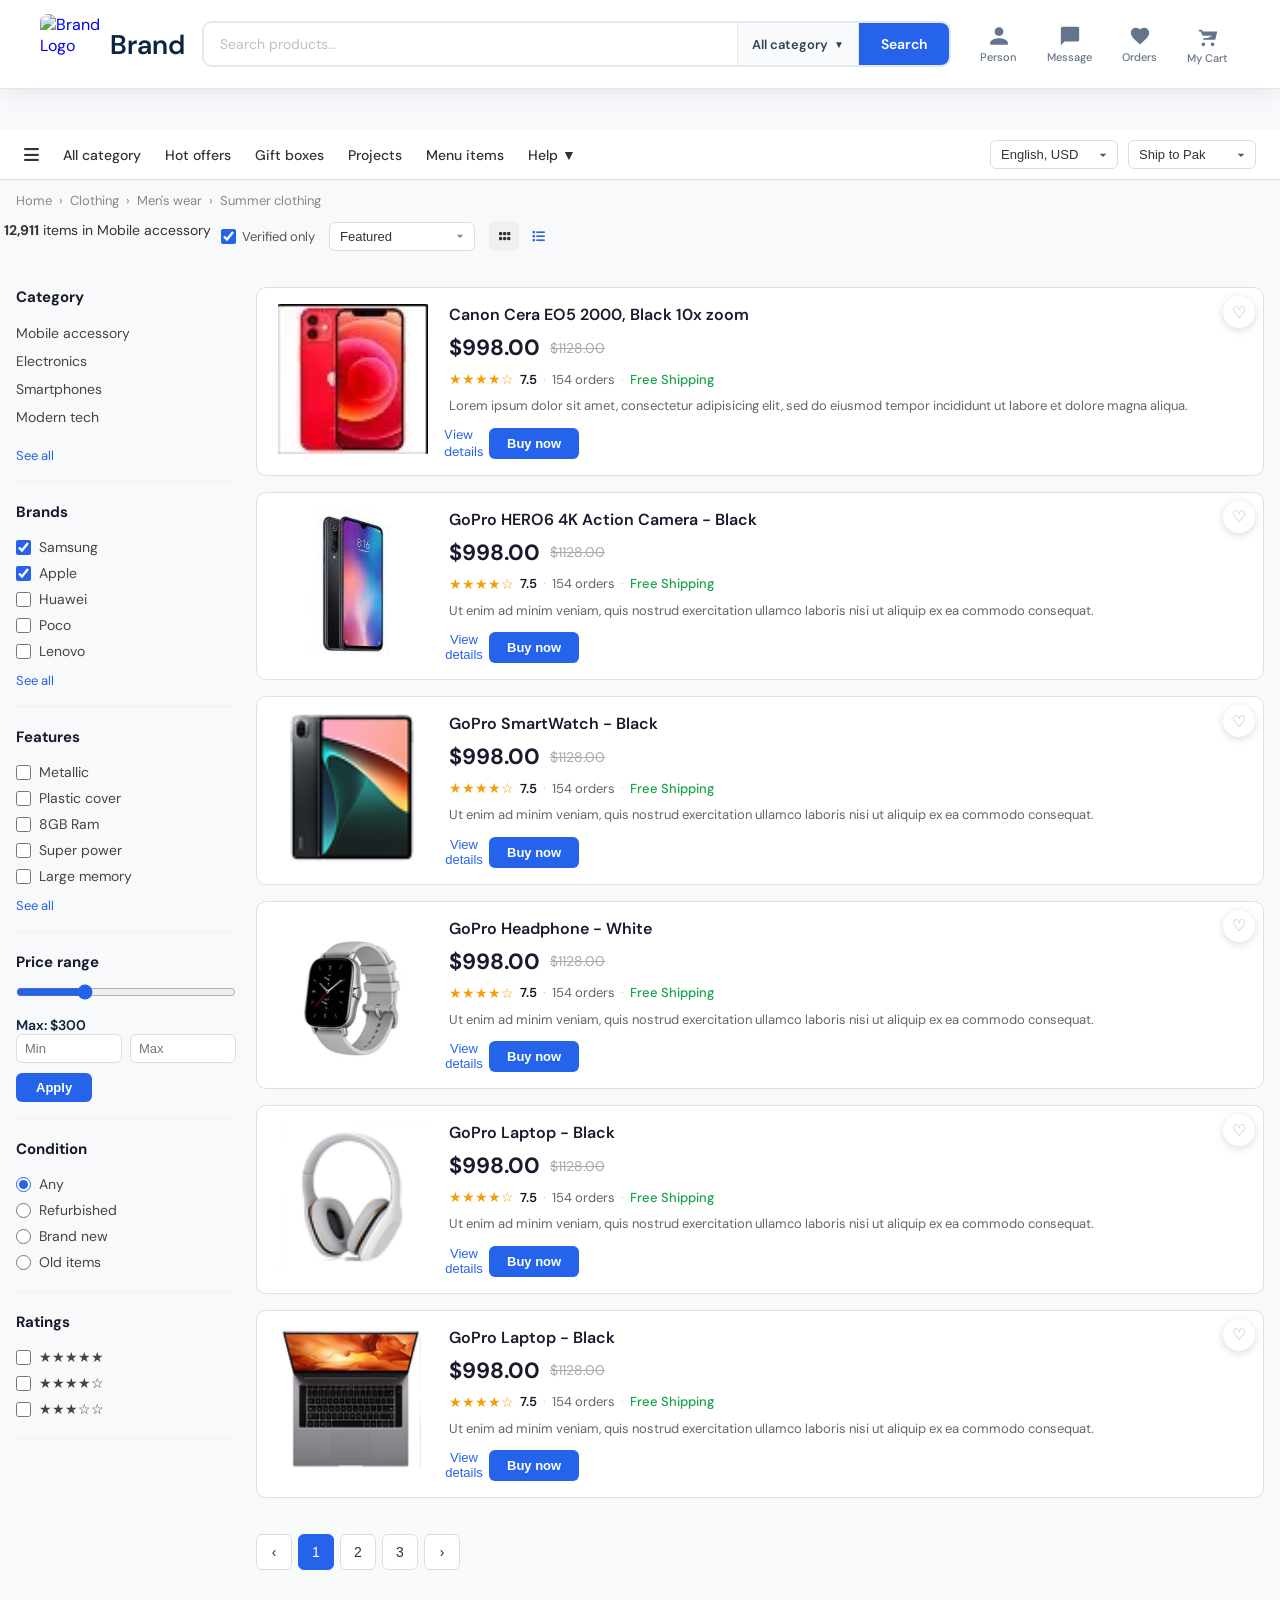
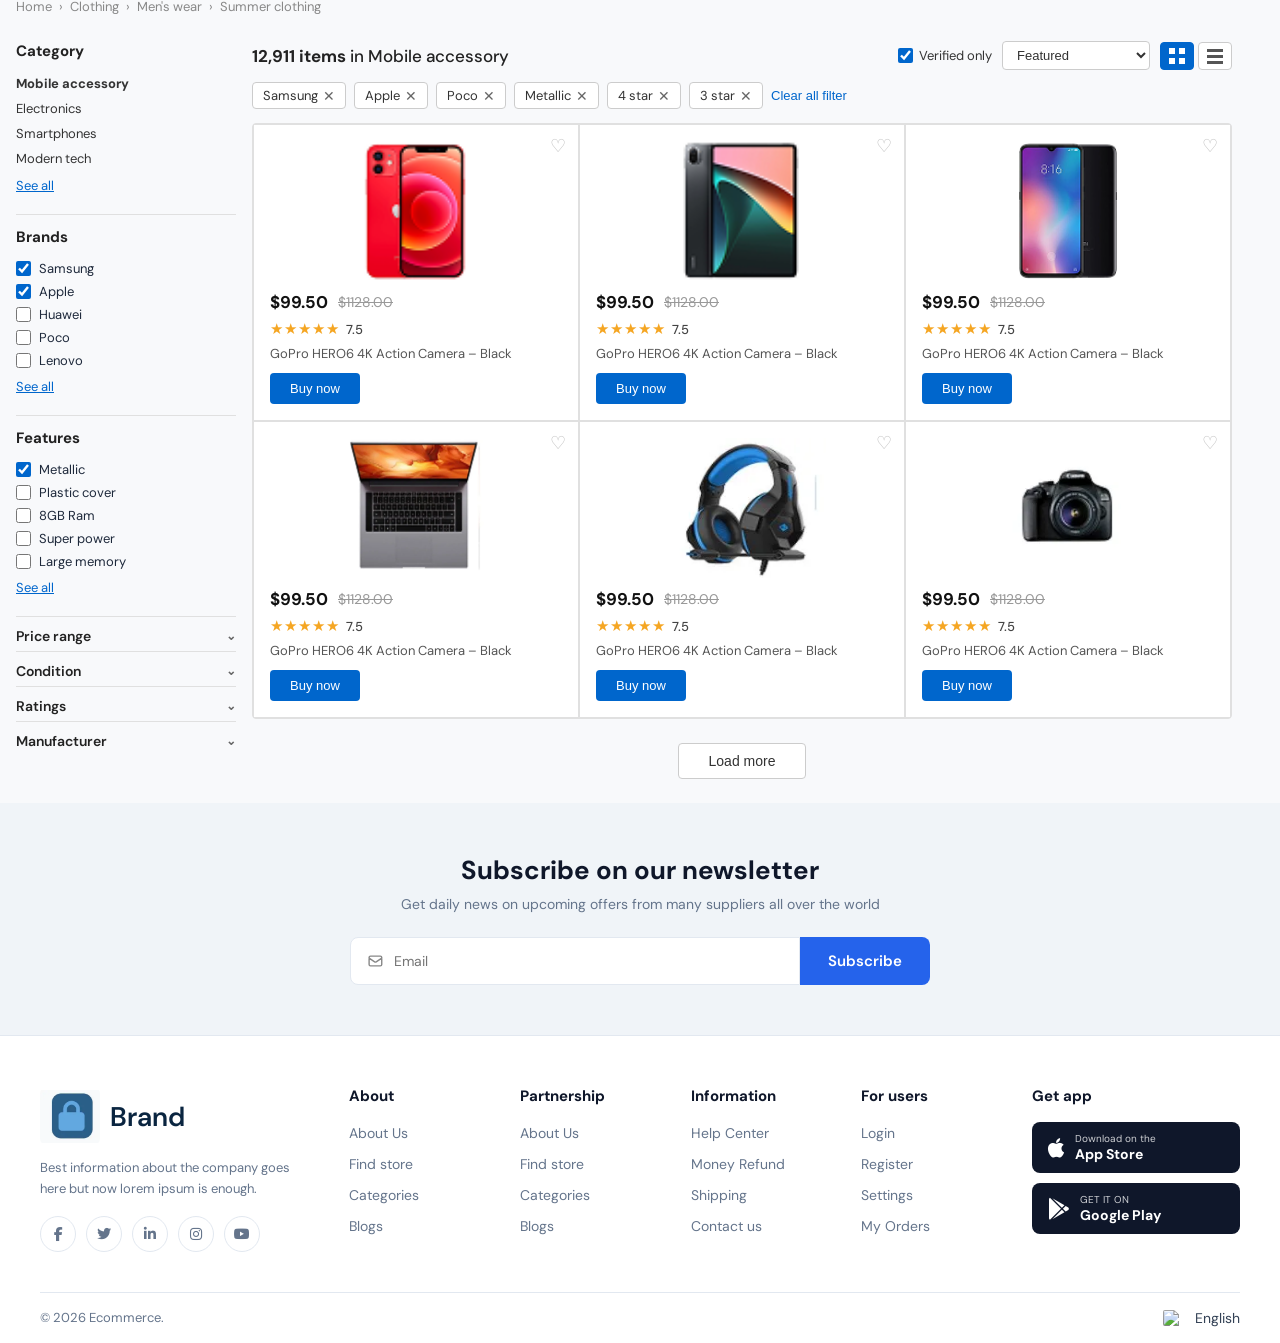
==== commit 32713263: "Update gift.html" ====
--- a/gift.html
+++ b/gift.html
@@ -42,7 +42,7 @@
 
       <!-- LOGO -->
       <a href="#" class="logo">
-        <img preview.webp" alt="Brand Logo">
+        <img src=" src=" preview.webp" alt="Brand Logo">
         <span class="logo-text">Brand</span>
       </a>
       <!-- SEARCH BAR (Desktop) -->
@@ -288,7 +288,7 @@
         <div class="listing-products">
       
           <div class="listing-card">
-            <img phone.webp" alt="Product">
+            <img src=" phone.webp" alt="Product">
             <div class="listing-info">
               <h3>Canon Cera EO5 2000, Black 10x zoom</h3>
               <div class="listing-price">
@@ -313,7 +313,7 @@
           </div>
       
           <div class="listing-card">
-            <img phone.jpeg" alt="Product">
+            <img src=" phone.jpeg" alt="Product">
             <div class="listing-info">
               <h3>GoPro HERO6 4K Action Camera - Black</h3>
               <div class="listing-price">
@@ -338,7 +338,7 @@
           </div>
       
           <div class="listing-card">
-            <img tab.png" alt="Product">
+            <img src=" tab.png" alt="Product">
             <div class="listing-info">
               <h3>GoPro SmartWatch - Black</h3>
               <div class="listing-price">
@@ -363,7 +363,7 @@
           </div>
       
           <div class="listing-card">
-            <img watch.webp" alt="Product">
+            <img src=" watch.webp" alt="Product">
             <div class="listing-info">
               <h3>GoPro Headphone - White</h3>
               <div class="listing-price">
@@ -389,7 +389,7 @@
           </div>
       
           <div class="listing-card">
-            <img head.png" alt="Product">
+            <img src=" head.png" alt="Product">
             <div class="listing-info">
               <h3>GoPro Laptop - Black</h3>
               <div class="listing-price">
@@ -415,7 +415,7 @@
       
 
           <div class="listing-card">
-            <img laptop.webp" alt="Product">
+            <img src=" laptop.webp" alt="Product">
             <div class="listing-info">
               <h3>GoPro Laptop - Black</h3>
               <div class="listing-price">
@@ -593,7 +593,7 @@
        
             <div class="lst-card">
               <button class="lst-wish">♡</button>
-              <div class="lst-img-box"><img 3.png" alt="Phone" onerror="this.onerror=null;this.src='https://placehold.co/180x140/f0f0f0/888?text=Phone'"/></div>
+              <div class="lst-img-box"><img src=" 3.png" alt="Phone" onerror="this.onerror=null;this.src='https://placehold.co/180x140/f0f0f0/888?text=Phone'"/></div>
               <div class="lst-price-row"><span class="lst-price-now">$99.50</span><span class="lst-price-old">$1128.00</span></div>
               <div class="lst-rating-row"><span class="lst-stars">★★★★★</span><span class="lst-rating-num">7.5</span></div>
               <div class="lst-prod-name">GoPro HERO6 4K Action Camera – Black</div>
@@ -602,7 +602,7 @@
        
             <div class="lst-card">
               <button class="lst-wish">♡</button>
-              <div class="lst-img-box"><img tab.png" alt="Tablet" onerror="this.onerror=null;this.src='https://placehold.co/180x140/f0f0f0/888?text=Tablet'"/></div>
+              <div class="lst-img-box"><img src=" tab.png" alt="Tablet" onerror="this.onerror=null;this.src='https://placehold.co/180x140/f0f0f0/888?text=Tablet'"/></div>
               <div class="lst-price-row"><span class="lst-price-now">$99.50</span><span class="lst-price-old">$1128.00</span></div>
               <div class="lst-rating-row"><span class="lst-stars">★★★★★</span><span class="lst-rating-num">7.5</span></div>
               <div class="lst-prod-name">GoPro HERO6 4K Action Camera – Black</div>
@@ -611,7 +611,7 @@
        
             <div class="lst-card">
               <button class="lst-wish">♡</button>
-              <div class="lst-img-box"><img 23.png" alt="Smartphone" onerror="this.onerror=null;this.src='https://placehold.co/180x140/f0f0f0/888?text=Phone'"/></div>
+              <div class="lst-img-box"><img src=" 23.png" alt="Smartphone" onerror="this.onerror=null;this.src='https://placehold.co/180x140/f0f0f0/888?text=Phone'"/></div>
               <div class="lst-price-row"><span class="lst-price-now">$99.50</span><span class="lst-price-old">$1128.00</span></div>
               <div class="lst-rating-row"><span class="lst-stars">★★★★★</span><span class="lst-rating-num">7.5</span></div>
               <div class="lst-prod-name">GoPro HERO6 4K Action Camera – Black</div>
@@ -620,7 +620,7 @@
        
             <div class="lst-card">
               <button class="lst-wish">♡</button>
-              <div class="lst-img-box"><img laptop.webp" alt="Laptop" onerror="this.onerror=null;this.src='https://placehold.co/180x140/f0f0f0/888?text=Laptop'"/></div>
+              <div class="lst-img-box"><img src=" laptop.webp" alt="Laptop" onerror="this.onerror=null;this.src='https://placehold.co/180x140/f0f0f0/888?text=Laptop'"/></div>
               <div class="lst-price-row"><span class="lst-price-now">$99.50</span><span class="lst-price-old">$1128.00</span></div>
               <div class="lst-rating-row"><span class="lst-stars">★★★★★</span><span class="lst-rating-num">7.5</span></div>
               <div class="lst-prod-name">GoPro HERO6 4K Action Camera – Black</div>
@@ -629,7 +629,7 @@
        
             <div class="lst-card">
               <button class="lst-wish">♡</button>
-              <div class="lst-img-box"><img headphones.webp" alt="Headphones" onerror="this.onerror=null;this.src='https://placehold.co/180x140/f0f0f0/888?text=Headphones'"/></div>
+              <div class="lst-img-box"><img src=" headphones.webp" alt="Headphones" onerror="this.onerror=null;this.src='https://placehold.co/180x140/f0f0f0/888?text=Headphones'"/></div>
               <div class="lst-price-row"><span class="lst-price-now">$99.50</span><span class="lst-price-old">$1128.00</span></div>
               <div class="lst-rating-row"><span class="lst-stars">★★★★★</span><span class="lst-rating-num">7.5</span></div>
               <div class="lst-prod-name">GoPro HERO6 4K Action Camera – Black</div>
@@ -638,7 +638,7 @@
        
             <div class="lst-card">
               <button class="lst-wish">♡</button>
-              <div class="lst-img-box"><img camera.webp" alt="Camera" onerror="this.onerror=null;this.src='https://placehold.co/180x140/f0f0f0/888?text=Camera'"/></div>
+              <div class="lst-img-box"><img src=" camera.webp" alt="Camera" onerror="this.onerror=null;this.src='https://placehold.co/180x140/f0f0f0/888?text=Camera'"/></div>
               <div class="lst-price-row"><span class="lst-price-now">$99.50</span><span class="lst-price-old">$1128.00</span></div>
               <div class="lst-rating-row"><span class="lst-stars">★★★★★</span><span class="lst-rating-num">7.5</span></div>
               <div class="lst-prod-name">GoPro HERO6 4K Action Camera – Black</div>
@@ -647,7 +647,7 @@
        
             <div class="lst-card">
               <button class="lst-wish">♡</button>
-              <div class="lst-img-box"><img head.png" alt="Headphones White" onerror="this.onerror=null;this.src='https://placehold.co/180x140/f0f0f0/888?text=Headphones'"/></div>
+              <div class="lst-img-box"><img src=" head.png" alt="Headphones White" onerror="this.onerror=null;this.src='https://placehold.co/180x140/f0f0f0/888?text=Headphones'"/></div>
               <div class="lst-price-row"><span class="lst-price-now">$99.50</span><span class="lst-price-old">$1128.00</span></div>
               <div class="lst-rating-row"><span class="lst-stars">★★★★★</span><span class="lst-rating-num">7.5</span></div>
               <div class="lst-prod-name">GoPro HERO6 4K Action Camera – Black</div>
@@ -656,7 +656,7 @@
        
             <div class="lst-card">
               <button class="lst-wish">♡</button>
-              <div class="lst-img-box"><img watch.webp" alt="Smartwatch" onerror="this.onerror=null;this.src='https://placehold.co/180x140/f0f0f0/888?text=Watch'"/></div>
+              <div class="lst-img-box"><img src=" watch.webp" alt="Smartwatch" onerror="this.onerror=null;this.src='https://placehold.co/180x140/f0f0f0/888?text=Watch'"/></div>
               <div class="lst-price-row"><span class="lst-price-now">$99.50</span><span class="lst-price-old">$1128.00</span></div>
               <div class="lst-rating-row"><span class="lst-stars">★★★★★</span><span class="lst-rating-num">7.5</span></div>
               <div class="lst-prod-name">GoPro HERO6 4K Action Camera – Black</div>
@@ -665,7 +665,7 @@
        
             <div class="lst-card">
               <button class="lst-wish">♡</button>
-              <div class="lst-img-box"><img iPhone.png" alt="Phone 2" onerror="this.onerror=null;this.src='https://placehold.co/180x140/f0f0f0/888?text=Phone'"/></div>
+              <div class="lst-img-box"><img src=" iPhone.png" alt="Phone 2" onerror="this.onerror=null;this.src='https://placehold.co/180x140/f0f0f0/888?text=Phone'"/></div>
               <div class="lst-price-row"><span class="lst-price-now">$99.50</span><span class="lst-price-old">$1128.00</span></div>
               <div class="lst-rating-row"><span class="lst-stars">★★★★★</span><span class="lst-rating-num">7.5</span></div>
               <div class="lst-prod-name">GoPro HERO6 4K Action Camera – Black</div>
@@ -723,7 +723,7 @@
     <!-- Brand -->
     <div class="footer-brand">
       <a href="#" class="logo">
-        <img preview.webp" alt="Brand Logo">
+        <img src=" preview.webp" alt="Brand Logo">
         <span class="logo-text">Brand</span>
       </a>
       <p>Best information about the company goes here but now lorem ipsum is enough.</p>
@@ -807,7 +807,7 @@
   <div class="footer-bottom">
     <p>© 2026 Ecommerce.</p>
     <div class="footer-lang">
-      <img src="https://flagcdn.com/w40/us.png" alt="English">
+      <img src=" src="https://flagcdn.com/w40/us.png" alt="English">
       <span>English</span>
     
     </div>
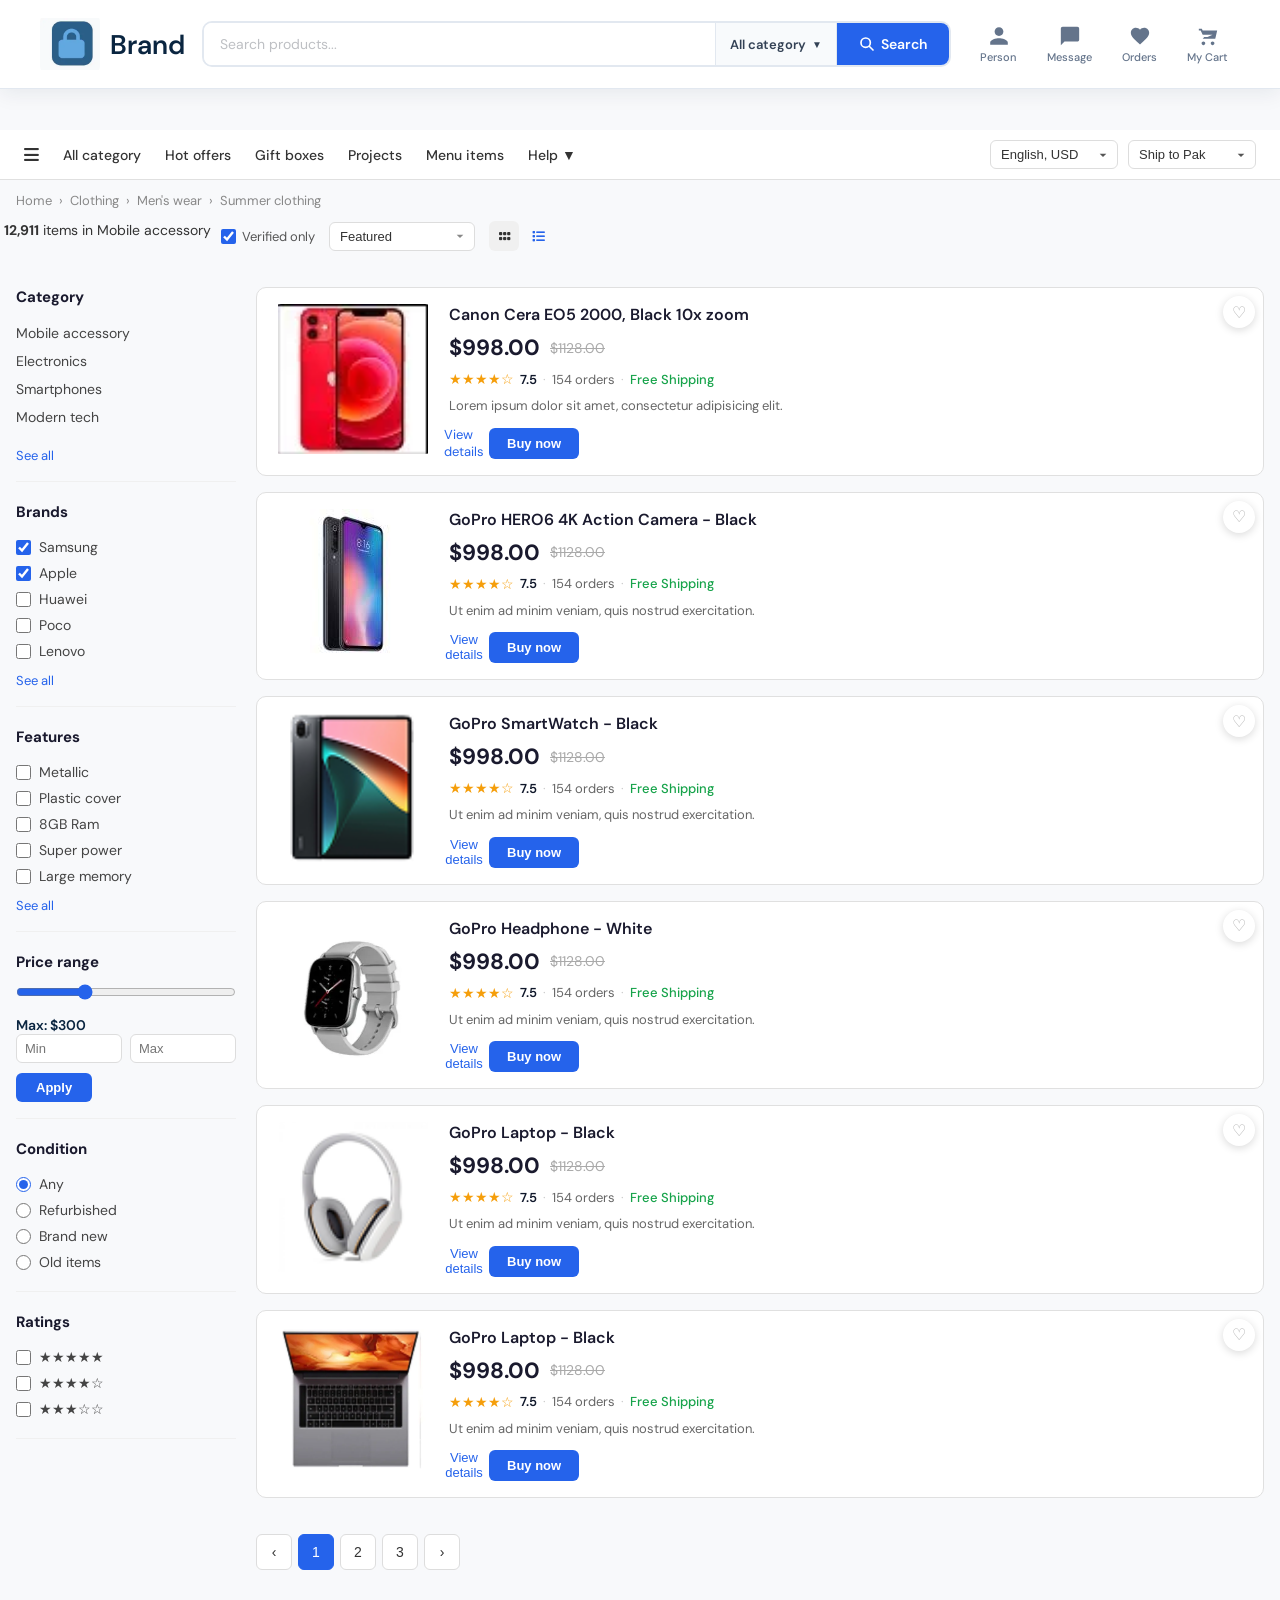
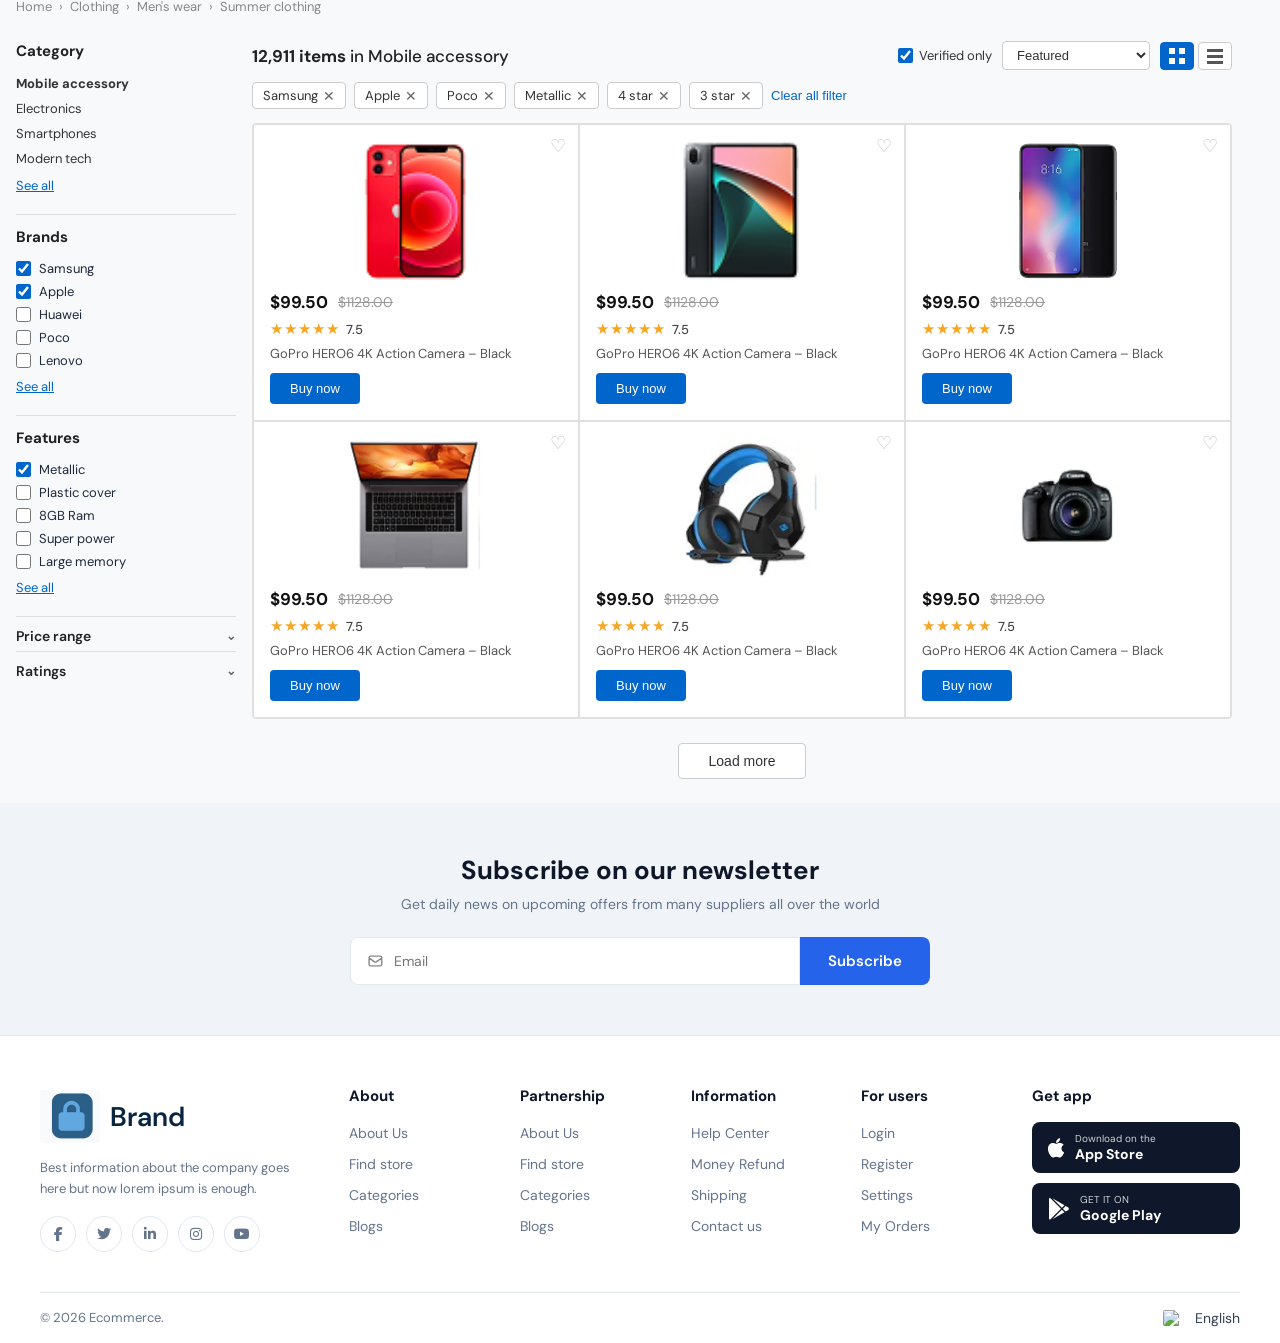
==== commit d56152d7: "Update gift.html" ====
--- a/gift.html
+++ b/gift.html
@@ -7,7 +7,6 @@
     <link rel="stylesheet" href="https://cdnjs.cloudflare.com/ajax/libs/font-awesome/6.5.0/css/all.min.css">
     <link rel="stylesheet" href="website.css">
     <style>
-      /* STICKY HEADER WRAPPER - sab kuch ander */
       .site-header {
         position: fixed;
         top: 0;
@@ -18,7 +17,6 @@
         background: #fff;
         box-shadow: 0 2px 12px rgba(0,0,0,0.07);
       }
-      /* nav aur top-menu dono relative hain ander */
       .site-header nav {
         position: relative !important;
         top: auto !important;
@@ -39,21 +37,15 @@
 
     <!-- ===== NAVBAR ===== -->
     <nav>
-
-      <!-- LOGO -->
       <a href="#" class="logo">
-        <img src=" src=" preview.webp" alt="Brand Logo">
+        <img src="preview.webp" alt="Brand Logo">
         <span class="logo-text">Brand</span>
       </a>
-      <!-- SEARCH BAR (Desktop) -->
       <div class="search-wrapper">
-
         <input type="text" class="search-input" placeholder="Search products...">
-
         <div class="cat-dropdown">
           <button class="cat-btn" id="catBtn" onclick="toggleCat()">
-            All category
-            <span class="arrow">▼</span>
+            All category <span class="arrow">▼</span>
           </button>
           <div class="cat-menu" id="catMenu">
             <a href="#" onclick="selectCat(this)"><span class="icon">⌚</span> Smart Watches</a>
@@ -62,70 +54,36 @@
             <a href="#" onclick="selectCat(this)"><span class="icon">🎧</span> Headphones</a>
           </div>
         </div>
-
         <button class="search-btn">
-          
+          <svg width="16" height="16" fill="none" stroke="currentColor" viewBox="0 0 24 24">
             <path stroke-linecap="round" stroke-linejoin="round" stroke-width="2.5" d="M21 21l-6-6m2-5a7 7 0 11-14 0 7 7 0 0114 0z"/>
           </svg>
           <span class="btn-text">Search</span>
         </button>
-
-      </div>
-
-      <!-- NAV ICONS -->
+      </div>
       <div class="nav-icons">
-
-        <!-- Person -->
         <a href="#" class="nav-icon">
-          <svg fill="currentColor" viewBox="0 0 24 24" width="22" height="22">
-            <path d="M12 12c2.7 0 4.8-2.1 4.8-4.8S14.7 2.4 12 2.4 7.2 4.5 7.2 7.2 9.3 12 12 12zm0 2.4c-3.2 0-9.6 1.6-9.6 4.8v2.4h19.2v-2.4c0-3.2-6.4-4.8-9.6-4.8z"/>
-          </svg>
+          <svg fill="currentColor" viewBox="0 0 24 24" width="22" height="22"><path d="M12 12c2.7 0 4.8-2.1 4.8-4.8S14.7 2.4 12 2.4 7.2 4.5 7.2 7.2 9.3 12 12 12zm0 2.4c-3.2 0-9.6 1.6-9.6 4.8v2.4h19.2v-2.4c0-3.2-6.4-4.8-9.6-4.8z"/></svg>
           <span>Person</span>
         </a>
-
-      
-
-        <!-- Message -->
         <a href="#" class="nav-icon">
-          <svg fill="currentColor" viewBox="0 0 24 24" width="22" height="22">
-            <path d="M20 2H4c-1.1 0-2 .9-2 2v18l4-4h14c1.1 0 2-.9 2-2V4c0-1.1-.9-2-2-2z"/>
-          </svg>
+          <svg fill="currentColor" viewBox="0 0 24 24" width="22" height="22"><path d="M20 2H4c-1.1 0-2 .9-2 2v18l4-4h14c1.1 0 2-.9 2-2V4c0-1.1-.9-2-2-2z"/></svg>
           <span>Message</span>
         </a>
-
-        
-
-        <!-- Orders -->
         <a href="#" class="nav-icon">
-          <svg fill="currentColor" viewBox="0 0 24 24" width="22" height="22">
-            <path d="M12 21.35l-1.45-1.32C5.4 15.36 2 12.28 2 8.5 2 5.42 4.42 3 7.5 3c1.74 0 3.41.81 4.5 2.09C13.09 3.81 14.76 3 16.5 3 19.58 3 22 5.42 22 8.5c0 3.78-3.4 6.86-8.55 11.54L12 21.35z"/>
-          </svg>
+          <svg fill="currentColor" viewBox="0 0 24 24" width="22" height="22"><path d="M12 21.35l-1.45-1.32C5.4 15.36 2 12.28 2 8.5 2 5.42 4.42 3 7.5 3c1.74 0 3.41.81 4.5 2.09C13.09 3.81 14.76 3 16.5 3 19.58 3 22 5.42 22 8.5c0 3.78-3.4 6.86-8.55 11.54L12 21.35z"/></svg>
           <span>Orders</span>
         </a>
-
-      
-
-        <!-- My Cart -->
         <a href="#" class="nav-icon">
-          <div></div>
-          <svg fill="currentColor" viewBox="0 0 24 24" width="22" height="22">
-            <path d="M7 18c-1.1 0-2 .9-2 2s.9 2 2 2 2-.9 2-2-.9-2-2-2zm10 0c-1.1 0-2 .9-2 2s.9 2 2 2 2-.9 2-2-.9-2-2-2zm-9.8-3h11.2c.8 0 1.5-.4 1.8-1.1L22 6H6.2L5.3 4H2v2h2l3.6 7.6L6.2 15H20v-2H7.4l-.7-1.4-.5-1H17z"/>
-          </svg>
+          <svg fill="currentColor" viewBox="0 0 24 24" width="22" height="22"><path d="M7 18c-1.1 0-2 .9-2 2s.9 2 2 2 2-.9 2-2-.9-2-2-2zm10 0c-1.1 0-2 .9-2 2s.9 2 2 2 2-.9 2-2-.9-2-2-2zm-9.8-3h11.2c.8 0 1.5-.4 1.8-1.1L22 6H6.2L5.3 4H2v2h2l3.6 7.6L6.2 15H20v-2H7.4l-.7-1.4-.5-1H17z"/></svg>
           <span>My Cart</span>
         </a>
-
-      </div>
-
-      <!-- HAMBURGER (Mobile) -->
+      </div>
       <div class="hamburger" onclick="toggleMobileSearch()">
-        <span></span>
-        <span></span>
-        <span></span>
-      </div>
-
+        <span></span><span></span><span></span>
+      </div>
     </nav>
 
-    <!-- MOBILE SEARCH BAR -->
     <div class="mobile-search" id="mobileSearch" style="display:none">
       <div class="search-wrapper" style="display:flex">
         <div class="cat-dropdown">
@@ -149,675 +107,300 @@
     </div>
 
     <div class="top-menu">
-        <div class="menu-left">
-          <span class="menu-icon"><i class="fa-solid fa-bars"></i></span>
-          <a href="#">All category</a>
-          <a href="index.html">Hot offers</a>
-
-          <a href="gift.html">Gift boxes</a>
-          
-          <a href="projects.html">Projects</a>
-          <a href="menu.html">Menu items</a>
-          <div class="help">
-            <a href="#">Help ▼</a>
-            <div class="help-menu">
-              <a href="#">Customer Service</a>
-              <a href="#">Track Order</a>
-              <a href="#">Contact</a>
+      <div class="menu-left">
+        <span class="menu-icon"><i class="fa-solid fa-bars"></i></span>
+        <a href="#">All category</a>
+        <a href="index.html">Hot offers</a>
+        <a href="gift.html">Gift boxes</a>
+        <a href="projects.html">Projects</a>
+        <a href="menu.html">Menu items</a>
+        <div class="help">
+          <a href="#">Help ▼</a>
+          <div class="help-menu">
+            <a href="#">Customer Service</a>
+            <a href="#">Track Order</a>
+            <a href="#">Contact</a>
+          </div>
+        </div>
+      </div>
+      <div class="menu-right">
+        <select><option>English, USD</option><option>German, EUR</option><option>France, USD</option><option>Japanese, JPY</option></select>
+        <select><option>Ship to Pak</option><option>German, EUR</option><option>France, USD</option><option>Japanese, JPY</option></select>
+      </div>
+    </div>
+
+    <div class="breadcrumb">
+      <a href="#">Home</a> <span>›</span>
+      <a href="#">Clothing</a> <span>›</span>
+      <a href="#">Men's wear</a> <span>›</span>
+      Summer clothing
+    </div>
+
+    <div class="filter-bar">
+      <div class="filter-left"><strong>12,911</strong> items in Mobile accessory</div>
+      <div class="filter-right">
+        <label class="verified-label"><input type="checkbox" checked> Verified only</label>
+        <select class="filter-select">
+          <option>Featured</option><option>Price: Low to High</option><option>Price: High to Low</option><option>Newest first</option>
+        </select>
+        <div class="view-btns">
+          <div class="view-btn active" title="Grid view"><i class="fa-solid fa-grip"></i></div>
+          <div class="view-btn" title="List view"><i class="fa-solid fa-list"></i></div>
+        </div>
+      </div>
+    </div>
+
+    <div class="listing-layout">
+      <div class="listing-sidebar">
+        <div class="sidebar-section">
+          <h4>Category</h4>
+          <ul><li>Mobile accessory</li><li>Electronics</li><li>Smartphones</li><li>Modern tech</li></ul>
+          <a href="#" class="see-all">See all</a>
+        </div>
+        <div class="sidebar-section">
+          <h4>Brands</h4>
+          <label><input type="checkbox" checked> Samsung</label>
+          <label><input type="checkbox" checked> Apple</label>
+          <label><input type="checkbox"> Huawei</label>
+          <label><input type="checkbox"> Poco</label>
+          <label><input type="checkbox"> Lenovo</label>
+          <a href="#" class="see-all">See all</a>
+        </div>
+        <div class="sidebar-section">
+          <h4>Features</h4>
+          <label><input type="checkbox"> Metallic</label>
+          <label><input type="checkbox"> Plastic cover</label>
+          <label><input type="checkbox"> 8GB Ram</label>
+          <label><input type="checkbox"> Super power</label>
+          <label><input type="checkbox"> Large memory</label>
+          <a href="#" class="see-all">See all</a>
+        </div>
+        <div class="sidebar-section">
+          <h4>Price range</h4>
+          <input type="range" min="0" max="1000" value="300" class="price-slider">
+          <div class="price-inputs">
+            <input type="number" placeholder="Min"><input type="number" placeholder="Max">
+          </div>
+          <button class="apply-btn">Apply</button>
+        </div>
+        <div class="sidebar-section">
+          <h4>Condition</h4>
+          <label><input type="radio" name="condition" checked> Any</label>
+          <label><input type="radio" name="condition"> Refurbished</label>
+          <label><input type="radio" name="condition"> Brand new</label>
+          <label><input type="radio" name="condition"> Old items</label>
+        </div>
+        <div class="sidebar-section">
+          <h4>Ratings</h4>
+          <label><input type="checkbox"> ★★★★★</label>
+          <label><input type="checkbox"> ★★★★☆</label>
+          <label><input type="checkbox"> ★★★☆☆</label>
+        </div>
+      </div>
+
+      <div class="listing-products">
+        <div class="listing-card">
+          <img src="phone.webp" alt="Product">
+          <div class="listing-info">
+            <h3>Canon Cera EO5 2000, Black 10x zoom</h3>
+            <div class="listing-price"><span class="new-price">$998.00</span><span class="old-price">$1128.00</span></div>
+            <div class="listing-meta"><span class="stars">★★★★☆</span><span class="rating-num">7.5</span><span class="dot">·</span><span class="orders">154 orders</span><span class="dot">·</span><span class="free-ship">Free Shipping</span></div>
+            <p class="listing-desc">Lorem ipsum dolor sit amet, consectetur adipisicing elit.</p>
+            <div class="listing-btns"><span class="view-btn">View details</span><button class="buy-btn">Buy now</button></div>
+          </div>
+          <button class="wish-btn">♡</button>
+        </div>
+        <div class="listing-card">
+          <img src="phone.jpeg" alt="Product">
+          <div class="listing-info">
+            <h3>GoPro HERO6 4K Action Camera - Black</h3>
+            <div class="listing-price"><span class="new-price">$998.00</span><span class="old-price">$1128.00</span></div>
+            <div class="listing-meta"><span class="stars">★★★★☆</span><span class="rating-num">7.5</span><span class="dot">·</span><span class="orders">154 orders</span><span class="dot">·</span><span class="free-ship">Free Shipping</span></div>
+            <p class="listing-desc">Ut enim ad minim veniam, quis nostrud exercitation.</p>
+            <div class="listing-btns"><button class="view-btn">View details</button><button class="buy-btn">Buy now</button></div>
+          </div>
+          <button class="wish-btn">♡</button>
+        </div>
+        <div class="listing-card">
+          <img src="tab.png" alt="Product">
+          <div class="listing-info">
+            <h3>GoPro SmartWatch - Black</h3>
+            <div class="listing-price"><span class="new-price">$998.00</span><span class="old-price">$1128.00</span></div>
+            <div class="listing-meta"><span class="stars">★★★★☆</span><span class="rating-num">7.5</span><span class="dot">·</span><span class="orders">154 orders</span><span class="dot">·</span><span class="free-ship">Free Shipping</span></div>
+            <p class="listing-desc">Ut enim ad minim veniam, quis nostrud exercitation.</p>
+            <div class="listing-btns"><button class="view-btn">View details</button><button class="buy-btn">Buy now</button></div>
+          </div>
+          <button class="wish-btn">♡</button>
+        </div>
+        <div class="listing-card">
+          <img src="watch.webp" alt="Product">
+          <div class="listing-info">
+            <h3>GoPro Headphone - White</h3>
+            <div class="listing-price"><span class="new-price">$998.00</span><span class="old-price">$1128.00</span></div>
+            <div class="listing-meta"><span class="stars">★★★★☆</span><span class="rating-num">7.5</span><span class="dot">·</span><span class="orders">154 orders</span><span class="dot">·</span><span class="free-ship">Free Shipping</span></div>
+            <p class="listing-desc">Ut enim ad minim veniam, quis nostrud exercitation.</p>
+            <div class="listing-btns"><button class="view-btn">View details</button><button class="buy-btn">Buy now</button></div>
+          </div>
+          <button class="wish-btn">♡</button>
+        </div>
+        <div class="listing-card">
+          <img src="head.png" alt="Product">
+          <div class="listing-info">
+            <h3>GoPro Laptop - Black</h3>
+            <div class="listing-price"><span class="new-price">$998.00</span><span class="old-price">$1128.00</span></div>
+            <div class="listing-meta"><span class="stars">★★★★☆</span><span class="rating-num">7.5</span><span class="dot">·</span><span class="orders">154 orders</span><span class="dot">·</span><span class="free-ship">Free Shipping</span></div>
+            <p class="listing-desc">Ut enim ad minim veniam, quis nostrud exercitation.</p>
+            <div class="listing-btns"><button class="view-btn">View details</button><button class="buy-btn">Buy now</button></div>
+          </div>
+          <button class="wish-btn">♡</button>
+        </div>
+        <div class="listing-card">
+          <img src="laptop.webp" alt="Product">
+          <div class="listing-info">
+            <h3>GoPro Laptop - Black</h3>
+            <div class="listing-price"><span class="new-price">$998.00</span><span class="old-price">$1128.00</span></div>
+            <div class="listing-meta"><span class="stars">★★★★☆</span><span class="rating-num">7.5</span><span class="dot">·</span><span class="orders">154 orders</span><span class="dot">·</span><span class="free-ship">Free Shipping</span></div>
+            <p class="listing-desc">Ut enim ad minim veniam, quis nostrud exercitation.</p>
+            <div class="listing-btns"><button class="view-btn">View details</button><button class="buy-btn">Buy now</button></div>
+          </div>
+          <button class="wish-btn">♡</button>
+        </div>
+        <div class="pagination">
+          <button class="page-btn">&#8249;</button>
+          <button class="page-btn active">1</button>
+          <button class="page-btn">2</button>
+          <button class="page-btn">3</button>
+          <button class="page-btn">&#8250;</button>
+        </div>
+      </div>
+    </div>
+
+    <div class="breadcrumb">
+      <a href="#">Home</a> <span>›</span>
+      <a href="#">Clothing</a> <span>›</span>
+      <a href="#">Men's wear</a> <span>›</span>
+      Summer clothing
+    </div>
+
+    <div class="lst-page-wrapper">
+      <aside class="lst-sidebar">
+        <div class="lst-sidebar-section">
+          <h3>Category</h3>
+          <ul><li><strong>Mobile accessory</strong></li><li>Electronics</li><li>Smartphones</li><li>Modern tech</li></ul>
+          <a class="lst-see-all" href="#">See all</a>
+        </div>
+        <hr class="lst-divider"/>
+        <div class="lst-sidebar-section">
+          <h3>Brands</h3>
+          <label class="lst-check-row"><input type="checkbox" checked/> Samsung</label>
+          <label class="lst-check-row"><input type="checkbox" checked/> Apple</label>
+          <label class="lst-check-row"><input type="checkbox"/> Huawei</label>
+          <label class="lst-check-row"><input type="checkbox"/> Poco</label>
+          <label class="lst-check-row"><input type="checkbox"/> Lenovo</label>
+          <a class="lst-see-all" href="#">See all</a>
+        </div>
+        <hr class="lst-divider"/>
+        <div class="lst-sidebar-section">
+          <h3>Features</h3>
+          <label class="lst-check-row"><input type="checkbox" checked/> Metallic</label>
+          <label class="lst-check-row"><input type="checkbox"/> Plastic cover</label>
+          <label class="lst-check-row"><input type="checkbox"/> 8GB Ram</label>
+          <label class="lst-check-row"><input type="checkbox"/> Super power</label>
+          <label class="lst-check-row"><input type="checkbox"/> Large memory</label>
+          <a class="lst-see-all" href="#">See all</a>
+        </div>
+        <div class="lst-collapsible" id="lst-price">
+          <div class="lst-col-header" onclick="lstToggle('lst-price')">Price range <span class="lst-arrow">&#8964;</span></div>
+          <div class="lst-col-body">
+            <label class="lst-check-row"><input type="checkbox"/> Under $50</label>
+            <label class="lst-check-row"><input type="checkbox"/> $50 – $100</label>
+            <label class="lst-check-row"><input type="checkbox"/> $100 – $200</label>
+            <label class="lst-check-row"><input type="checkbox"/> Over $200</label>
+          </div>
+        </div>
+        <div class="lst-collapsible" id="lst-rat">
+          <div class="lst-col-header" onclick="lstToggle('lst-rat')">Ratings <span class="lst-arrow">&#8964;</span></div>
+          <div class="lst-col-body">
+            <label class="lst-check-row"><input type="checkbox"/> ★★★★★ 5 star</label>
+            <label class="lst-check-row"><input type="checkbox" checked/> ★★★★☆ 4 star</label>
+            <label class="lst-check-row"><input type="checkbox" checked/> ★★★☆☆ 3 star</label>
+          </div>
+        </div>
+      </aside>
+
+      <main class="lst-main">
+        <div class="lst-topbar">
+          <h2><strong>12,911 items</strong> in Mobile accessory</h2>
+          <div class="lst-topbar-right">
+            <label class="lst-verified"><input type="checkbox" checked/> Verified only</label>
+            <select class="lst-sort"><option>Featured</option><option>Price: Low to High</option><option>Price: High to Low</option></select>
+            <div class="lst-view-toggle">
+              <button class="lst-view-btn lst-active" title="Grid view"><svg width="16" height="16" viewBox="0 0 16 16" fill="currentColor"><rect x="0" y="0" width="6" height="6"/><rect x="10" y="0" width="6" height="6"/><rect x="0" y="10" width="6" height="6"/><rect x="10" y="10" width="6" height="6"/></svg></button>
+              <button class="lst-view-btn" title="List view"><svg width="16" height="16" viewBox="0 0 16 16" fill="currentColor"><rect x="0" y="1" width="16" height="3"/><rect x="0" y="7" width="16" height="3"/><rect x="0" y="13" width="16" height="3"/></svg></button>
             </div>
           </div>
         </div>
-      
-        <div class="menu-right">
-          <select>
-            <option>English, USD</option>
-            <option>German, EUR</option>
-            <option>France, USD</option>
-            <option>Japanese, JPY</option>
-          </select>
-      
-          <select>
-            <option>Ship to Pak</option>
-            <option>German, EUR</option>
-            <option>France, USD</option>
-            <option>Japanese, JPY</option>
-          </select>
-        </div>
-      </div>
-
-    
-
-      <div class="breadcrumb">
-        <a href="#">Home</a> <span>›</span>
-        <a href="#">Clothing</a> <span>›</span>
-        <a href="#">Men's wear</a> <span>›</span>
-        Summer clothing
-      </div>
-      
-      <div class="filter-bar">
-        <div class="filter-left">
-          <strong>12,911</strong> items in Mobile accessory
-        </div>
-        <div class="filter-right">
-          <label class="verified-label">
-            <input type="checkbox" checked> Verified only
-          </label>
-          <select class="filter-select">
-            <option>Featured</option>
-            <option>Price: Low to High</option>
-            <option>Price: High to Low</option>
-            <option>Newest first</option>
-          </select>
-          <div class="view-btns">
-            <div class="view-btn active" title="Grid view">
-              <i class="fa-solid fa-grip"></i>
-            </div>
-            <div class="view-btn" title="List view">
-              <i class="fa-solid fa-list"></i>
-            </div>
-          </div>
-        </div>
-      </div>
-
-
-
-      <div class="listing-layout">
-
-        <!-- LEFT SIDEBAR -->
-        <div class="listing-sidebar">
-      
-          <div class="sidebar-section">
-            <h4>Category</h4>
-            <ul>
-              <li>Mobile accessory</li>
-              <li>Electronics</li>
-              <li>Smartphones</li>
-              <li>Modern tech</li>
-            </ul>
-            <a href="#" class="see-all">See all</a>
-          </div>
-      
-          <div class="sidebar-section">
-            <h4>Brands</h4>
-            <label><input type="checkbox" checked> Samsung</label>
-            <label><input type="checkbox" checked> Apple</label>
-            <label><input type="checkbox"> Huawei</label>
-            <label><input type="checkbox"> Poco</label>
-            <label><input type="checkbox"> Lenovo</label>
-            <a href="#" class="see-all">See all</a>
-          </div>
-      
-          <div class="sidebar-section">
-            <h4>Features</h4>
-            <label><input type="checkbox"> Metallic</label>
-            <label><input type="checkbox"> Plastic cover</label>
-            <label><input type="checkbox"> 8GB Ram</label>
-            <label><input type="checkbox"> Super power</label>
-            <label><input type="checkbox"> Large memory</label>
-            <a href="#" class="see-all">See all</a>
-          </div>
-      
-          <div class="sidebar-section">
-            <h4>Price range</h4>
-            <input type="range" min="0" max="1000" value="300" class="price-slider">
-            <div class="price-inputs">
-              <input type="number" placeholder="Min">
-              <input type="number" placeholder="Max">
-            </div>
-            <button class="apply-btn">Apply</button>
-          </div>
-      
-          <div class="sidebar-section">
-            <h4>Condition</h4>
-            <label><input type="radio" name="condition" checked> Any</label>
-            <label><input type="radio" name="condition"> Refurbished</label>
-            <label><input type="radio" name="condition"> Brand new</label>
-            <label><input type="radio" name="condition"> Old items</label>
-          </div>
-      
-          <div class="sidebar-section">
-            <h4>Ratings</h4>
-            <label><input type="checkbox"> ★★★★★</label>
-            <label><input type="checkbox"> ★★★★☆</label>
-            <label><input type="checkbox"> ★★★☆☆</label>
-          </div>
-      
-        </div>
-      
-        <!-- RIGHT PRODUCTS LIST -->
-        <div class="listing-products">
-      
-          <div class="listing-card">
-            <img src=" phone.webp" alt="Product">
-            <div class="listing-info">
-              <h3>Canon Cera EO5 2000, Black 10x zoom</h3>
-              <div class="listing-price">
-                <span class="new-price">$998.00</span>
-                <span class="old-price">$1128.00</span>
-              </div>
-              <div class="listing-meta">
-                <span class="stars">★★★★☆</span>
-                <span class="rating-num">7.5</span>
-                <span class="dot">·</span>
-                <span class="orders">154 orders</span>
-                <span class="dot">·</span>
-                <span class="free-ship">Free Shipping</span>
-              </div>
-              <p class="listing-desc">Lorem ipsum dolor sit amet, consectetur adipisicing elit, sed do eiusmod tempor incididunt ut labore et dolore magna aliqua.</p>
-              <div class="listing-btns">
-                <span class="view-btn">View details</span>
-                <button class="buy-btn">Buy now</button>
-              </div>
-            </div>
-            <button class="wish-btn">♡</button>
-          </div>
-      
-          <div class="listing-card">
-            <img src=" phone.jpeg" alt="Product">
-            <div class="listing-info">
-              <h3>GoPro HERO6 4K Action Camera - Black</h3>
-              <div class="listing-price">
-                <span class="new-price">$998.00</span>
-                <span class="old-price">$1128.00</span>
-              </div>
-              <div class="listing-meta">
-                <span class="stars">★★★★☆</span>
-                <span class="rating-num">7.5</span>
-                <span class="dot">·</span>
-                <span class="orders">154 orders</span>
-                <span class="dot">·</span>
-                <span class="free-ship">Free Shipping</span>
-              </div>
-              <p class="listing-desc">Ut enim ad minim veniam, quis nostrud exercitation ullamco laboris nisi ut aliquip ex ea commodo consequat.</p>
-              <div class="listing-btns">
-                <button class="view-btn">View details</button>
-                <button class="buy-btn">Buy now</button>
-              </div>
-            </div>
-            <button class="wish-btn">♡</button>
-          </div>
-      
-          <div class="listing-card">
-            <img src=" tab.png" alt="Product">
-            <div class="listing-info">
-              <h3>GoPro SmartWatch - Black</h3>
-              <div class="listing-price">
-                <span class="new-price">$998.00</span>
-                <span class="old-price">$1128.00</span>
-              </div>
-              <div class="listing-meta">
-                <span class="stars">★★★★☆</span>
-                <span class="rating-num">7.5</span>
-                <span class="dot">·</span>
-                <span class="orders">154 orders</span>
-                <span class="dot">·</span>
-                <span class="free-ship">Free Shipping</span>
-              </div>
-              <p class="listing-desc">Ut enim ad minim veniam, quis nostrud exercitation ullamco laboris nisi ut aliquip ex ea commodo consequat.</p>
-              <div class="listing-btns">
-                <button class="view-btn">View details</button>
-                <button class="buy-btn">Buy now</button>
-              </div>
-            </div>
-            <button class="wish-btn">♡</button>
-          </div>
-      
-          <div class="listing-card">
-            <img src=" watch.webp" alt="Product">
-            <div class="listing-info">
-              <h3>GoPro Headphone - White</h3>
-              <div class="listing-price">
-                <span class="new-price">$998.00</span>
-                <span class="old-price">$1128.00</span>
-              </div>
-              <div class="listing-meta">
-                <span class="stars">★★★★☆</span>
-                <span class="rating-num">7.5</span>
-                <span class="dot">·</span>
-                <span class="orders">154 orders</span>
-                <span class="dot">·</span>
-                <span class="free-ship">Free Shipping</span>
-              </div>
-              
-              <p class="listing-desc">Ut enim ad minim veniam, quis nostrud exercitation ullamco laboris nisi ut aliquip ex ea commodo consequat.</p>
-              <div class="listing-btns">
-                <button class="view-btn">View details</button>
-                <button class="buy-btn">Buy now</button>
-              </div>
-            </div>
-            <button class="wish-btn">♡</button>
-          </div>
-      
-          <div class="listing-card">
-            <img src=" head.png" alt="Product">
-            <div class="listing-info">
-              <h3>GoPro Laptop - Black</h3>
-              <div class="listing-price">
-                <span class="new-price">$998.00</span>
-                <span class="old-price">$1128.00</span>
-              </div>
-              <div class="listing-meta">
-                <span class="stars">★★★★☆</span>
-                <span class="rating-num">7.5</span>
-                <span class="dot">·</span>
-                <span class="orders">154 orders</span>
-                <span class="dot">·</span>
-                <span class="free-ship">Free Shipping</span>
-              </div>
-              <p class="listing-desc">Ut enim ad minim veniam, quis nostrud exercitation ullamco laboris nisi ut aliquip ex ea commodo consequat.</p>
-              <div class="listing-btns">
-                <button class="view-btn">View details</button>
-                <button class="buy-btn">Buy now</button>
-              </div>
-            </div>
-            <button class="wish-btn">♡</button>
-          </div>
-      
-
-          <div class="listing-card">
-            <img src=" laptop.webp" alt="Product">
-            <div class="listing-info">
-              <h3>GoPro Laptop - Black</h3>
-              <div class="listing-price">
-                <span class="new-price">$998.00</span>
-                <span class="old-price">$1128.00</span>
-              </div>
-              <div class="listing-meta">
-                <span class="stars">★★★★☆</span>
-                <span class="rating-num">7.5</span>
-                <span class="dot">·</span>
-                <span class="orders">154 orders</span>
-                <span class="dot">·</span>
-                <span class="free-ship">Free Shipping</span>
-              </div>
-              <p class="listing-desc">Ut enim ad minim veniam, quis nostrud exercitation ullamco laboris nisi ut aliquip ex ea commodo consequat.</p>
-              <div class="listing-btns">
-                <button class="view-btn">View details</button>
-                <button class="buy-btn">Buy now</button>
-              </div>
-            </div>
-            <button class="wish-btn">♡</button>
-          </div>
-          <!-- PAGINATION -->
-          <div class="pagination">
-            <button class="page-btn">&#8249;</button>
-            <button class="page-btn active">1</button>
-            <button class="page-btn">2</button>
-            <button class="page-btn">3</button>
-            <button class="page-btn">&#8250;</button>
-          </div>
-      
-        </div>
-      </div>
-      <div class="breadcrumb">
-        <a href="#">Home</a> <span>›</span>
-        <a href="#">Clothing</a> <span>›</span>
-        <a href="#">Men's wear </a> <span>›</span>
-        Summer clothing
-      </div>
-      
-
-
-  
-      <div class="lst-page-wrapper">
-       
-        <!-- SIDEBAR -->
-        <aside class="lst-sidebar">
-       
-          <div class="lst-sidebar-section">
-            <h3>Category</h3>
-            <ul>
-              <li><strong>Mobile accessory</strong></li>
-              <li>Electronics</li>
-              <li>Smartphones</li>
-              <li>Modern tech</li>
-            </ul>
-            <a class="lst-see-all" href="#">See all</a>
-          </div>
-       
-          <hr class="lst-divider"/>
-       
-          <div class="lst-sidebar-section">
-            <h3>Brands</h3>
-            <label class="lst-check-row"><input type="checkbox" checked/> Samsung</label>
-            <label class="lst-check-row"><input type="checkbox" checked/> Apple</label>
-            <label class="lst-check-row"><input type="checkbox"/> Huawei</label>
-            <label class="lst-check-row"><input type="checkbox"/> Poco</label>
-            <label class="lst-check-row"><input type="checkbox"/> Lenovo</label>
-            <a class="lst-see-all" href="#">See all</a>
-          </div>
-       
-          <hr class="lst-divider"/>
-       
-          <div class="lst-sidebar-section">
-            <h3>Features</h3>
-            <label class="lst-check-row"><input type="checkbox" checked/> Metallic</label>
-            <label class="lst-check-row"><input type="checkbox"/> Plastic cover</label>
-            <label class="lst-check-row"><input type="checkbox"/> 8GB Ram</label>
-            <label class="lst-check-row"><input type="checkbox"/> Super power</label>
-            <label class="lst-check-row"><input type="checkbox"/> Large memory</label>
-            <a class="lst-see-all" href="#">See all</a>
-          </div>
-       
-          <div class="lst-collapsible" id="lst-price">
-            <div class="lst-col-header" onclick="lstToggle('lst-price')">
-              Price range <span class="lst-arrow">&#8964;</span>
-            </div>
-            <div class="lst-col-body">
-              <label class="lst-check-row"><input type="checkbox"/> Under $50</label>
-              <label class="lst-check-row"><input type="checkbox"/> $50 – $100</label>
-              <label class="lst-check-row"><input type="checkbox"/> $100 – $200</label>
-              <label class="lst-check-row"><input type="checkbox"/> Over $200</label>
-            </div>
-          </div>
-       
-          <div class="lst-collapsible" id="lst-cond">
-            <div class="lst-col-header" onclick="lstToggle('lst-cond')">
-              Condition <span class="lst-arrow">&#8964;</span>
-            </div>
-            <div class="lst-col-body">
-              <label class="lst-check-row"><input type="checkbox"/> New</label>
-              <label class="lst-check-row"><input type="checkbox"/> Refurbished</label>
-              <label class="lst-check-row"><input type="checkbox"/> Used</label>
-            </div>
-          </div>
-       
-          <div class="lst-collapsible" id="lst-rat">
-            <div class="lst-col-header" onclick="lstToggle('lst-rat')">
-              Ratings <span class="lst-arrow">&#8964;</span>
-            </div>
-            <div class="lst-col-body">
-              <label class="lst-check-row"><input type="checkbox"/> ★★★★★ 5 star</label>
-              <label class="lst-check-row"><input type="checkbox" checked/> ★★★★☆ 4 star</label>
-              <label class="lst-check-row"><input type="checkbox" checked/> ★★★☆☆ 3 star</label>
-            </div>
-          </div>
-       
-          <div class="lst-collapsible" id="lst-mfr">
-            <div class="lst-col-header" onclick="lstToggle('lst-mfr')">
-              Manufacturer <span class="lst-arrow">&#8964;</span>
-            </div>
-            <div class="lst-col-body">
-              <label class="lst-check-row"><input type="checkbox"/> Samsung</label>
-              <label class="lst-check-row"><input type="checkbox"/> Apple</label>
-              <label class="lst-check-row"><input type="checkbox"/> Sony</label>
-            </div>
-          </div>
-       
-        </aside>
-       
-        <!-- MAIN -->
-        <main class="lst-main">
-       
-          <div class="lst-topbar">
-            <h2><strong>12,911 items</strong> in Mobile accessory</h2>
-            <div class="lst-topbar-right">
-              <label class="lst-verified">
-                <input type="checkbox" checked/> Verified only
-              </label>
-              <select class="lst-sort">
-                <option>Featured</option>
-                <option>Price: Low to High</option>
-                <option>Price: High to Low</option>
-                <option>Best Rated</option>
-                <option>Newest</option>
-              </select>
-              <div class="lst-view-toggle">
-                <button class="lst-view-btn lst-active" title="Grid view">
-                  <svg width="16" height="16" viewBox="0 0 16 16" fill="currentColor">
-                    <rect x="0" y="0" width="6" height="6"/><rect x="10" y="0" width="6" height="6"/>
-                    <rect x="0" y="10" width="6" height="6"/><rect x="10" y="10" width="6" height="6"/>
-                  </svg>
-                </button>
-                <button class="lst-view-btn" title="List view">
-                  <svg width="16" height="16" viewBox="0 0 16 16" fill="currentColor">
-                    <rect x="0" y="1" width="16" height="3"/><rect x="0" y="7" width="16" height="3"/>
-                    <rect x="0" y="13" width="16" height="3"/>
-                  </svg>
-                </button>
-              </div>
-            </div>
-          </div>
-       
-          <div class="lst-filters-bar">
-            <span class="lst-filter-tag">Samsung <span class="lst-remove">✕</span></span>
-            <span class="lst-filter-tag">Apple <span class="lst-remove">✕</span></span>
-            <span class="lst-filter-tag">Poco <span class="lst-remove">✕</span></span>
-            <span class="lst-filter-tag">Metallic <span class="lst-remove">✕</span></span>
-            <span class="lst-filter-tag">4 star <span class="lst-remove">✕</span></span>
-            <span class="lst-filter-tag">3 star <span class="lst-remove">✕</span></span>
-            <button class="lst-clear-btn">Clear all filter</button>
-          </div>
-       
-          <div class="lst-grid">
-       
-            <div class="lst-card">
-              <button class="lst-wish">♡</button>
-              <div class="lst-img-box"><img src=" 3.png" alt="Phone" onerror="this.onerror=null;this.src='https://placehold.co/180x140/f0f0f0/888?text=Phone'"/></div>
-              <div class="lst-price-row"><span class="lst-price-now">$99.50</span><span class="lst-price-old">$1128.00</span></div>
-              <div class="lst-rating-row"><span class="lst-stars">★★★★★</span><span class="lst-rating-num">7.5</span></div>
-              <div class="lst-prod-name">GoPro HERO6 4K Action Camera – Black</div>
-              <button class="lst-buy-btn">Buy now</button>
-            </div>
-       
-            <div class="lst-card">
-              <button class="lst-wish">♡</button>
-              <div class="lst-img-box"><img src=" tab.png" alt="Tablet" onerror="this.onerror=null;this.src='https://placehold.co/180x140/f0f0f0/888?text=Tablet'"/></div>
-              <div class="lst-price-row"><span class="lst-price-now">$99.50</span><span class="lst-price-old">$1128.00</span></div>
-              <div class="lst-rating-row"><span class="lst-stars">★★★★★</span><span class="lst-rating-num">7.5</span></div>
-              <div class="lst-prod-name">GoPro HERO6 4K Action Camera – Black</div>
-              <button class="lst-buy-btn">Buy now</button>
-            </div>
-       
-            <div class="lst-card">
-              <button class="lst-wish">♡</button>
-              <div class="lst-img-box"><img src=" 23.png" alt="Smartphone" onerror="this.onerror=null;this.src='https://placehold.co/180x140/f0f0f0/888?text=Phone'"/></div>
-              <div class="lst-price-row"><span class="lst-price-now">$99.50</span><span class="lst-price-old">$1128.00</span></div>
-              <div class="lst-rating-row"><span class="lst-stars">★★★★★</span><span class="lst-rating-num">7.5</span></div>
-              <div class="lst-prod-name">GoPro HERO6 4K Action Camera – Black</div>
-              <button class="lst-buy-btn">Buy now</button>
-            </div>
-       
-            <div class="lst-card">
-              <button class="lst-wish">♡</button>
-              <div class="lst-img-box"><img src=" laptop.webp" alt="Laptop" onerror="this.onerror=null;this.src='https://placehold.co/180x140/f0f0f0/888?text=Laptop'"/></div>
-              <div class="lst-price-row"><span class="lst-price-now">$99.50</span><span class="lst-price-old">$1128.00</span></div>
-              <div class="lst-rating-row"><span class="lst-stars">★★★★★</span><span class="lst-rating-num">7.5</span></div>
-              <div class="lst-prod-name">GoPro HERO6 4K Action Camera – Black</div>
-              <button class="lst-buy-btn">Buy now</button>
-            </div>
-       
-            <div class="lst-card">
-              <button class="lst-wish">♡</button>
-              <div class="lst-img-box"><img src=" headphones.webp" alt="Headphones" onerror="this.onerror=null;this.src='https://placehold.co/180x140/f0f0f0/888?text=Headphones'"/></div>
-              <div class="lst-price-row"><span class="lst-price-now">$99.50</span><span class="lst-price-old">$1128.00</span></div>
-              <div class="lst-rating-row"><span class="lst-stars">★★★★★</span><span class="lst-rating-num">7.5</span></div>
-              <div class="lst-prod-name">GoPro HERO6 4K Action Camera – Black</div>
-              <button class="lst-buy-btn">Buy now</button>
-            </div>
-       
-            <div class="lst-card">
-              <button class="lst-wish">♡</button>
-              <div class="lst-img-box"><img src=" camera.webp" alt="Camera" onerror="this.onerror=null;this.src='https://placehold.co/180x140/f0f0f0/888?text=Camera'"/></div>
-              <div class="lst-price-row"><span class="lst-price-now">$99.50</span><span class="lst-price-old">$1128.00</span></div>
-              <div class="lst-rating-row"><span class="lst-stars">★★★★★</span><span class="lst-rating-num">7.5</span></div>
-              <div class="lst-prod-name">GoPro HERO6 4K Action Camera – Black</div>
-              <button class="lst-buy-btn">Buy now</button>
-            </div>
-       
-            <div class="lst-card">
-              <button class="lst-wish">♡</button>
-              <div class="lst-img-box"><img src=" head.png" alt="Headphones White" onerror="this.onerror=null;this.src='https://placehold.co/180x140/f0f0f0/888?text=Headphones'"/></div>
-              <div class="lst-price-row"><span class="lst-price-now">$99.50</span><span class="lst-price-old">$1128.00</span></div>
-              <div class="lst-rating-row"><span class="lst-stars">★★★★★</span><span class="lst-rating-num">7.5</span></div>
-              <div class="lst-prod-name">GoPro HERO6 4K Action Camera – Black</div>
-              <button class="lst-buy-btn">Buy now</button>
-            </div>
-       
-            <div class="lst-card">
-              <button class="lst-wish">♡</button>
-              <div class="lst-img-box"><img src=" watch.webp" alt="Smartwatch" onerror="this.onerror=null;this.src='https://placehold.co/180x140/f0f0f0/888?text=Watch'"/></div>
-              <div class="lst-price-row"><span class="lst-price-now">$99.50</span><span class="lst-price-old">$1128.00</span></div>
-              <div class="lst-rating-row"><span class="lst-stars">★★★★★</span><span class="lst-rating-num">7.5</span></div>
-              <div class="lst-prod-name">GoPro HERO6 4K Action Camera – Black</div>
-              <button class="lst-buy-btn">Buy now</button>
-            </div>
-       
-            <div class="lst-card">
-              <button class="lst-wish">♡</button>
-              <div class="lst-img-box"><img src=" iPhone.png" alt="Phone 2" onerror="this.onerror=null;this.src='https://placehold.co/180x140/f0f0f0/888?text=Phone'"/></div>
-              <div class="lst-price-row"><span class="lst-price-now">$99.50</span><span class="lst-price-old">$1128.00</span></div>
-              <div class="lst-rating-row"><span class="lst-stars">★★★★★</span><span class="lst-rating-num">7.5</span></div>
-              <div class="lst-prod-name">GoPro HERO6 4K Action Camera – Black</div>
-              <button class="lst-buy-btn">Buy now</button>
-            </div>
-       
-          </div>
-       
-          <div class="lst-load-wrap">
-            <button class="lst-load-btn">Load more</button>
-          </div>
-       
-        </main>
-      </div>
-
-
-
-
-
-
-
-
-
-
-
-
-
-
-
-
-
-
-
-
-
-<!-- NEWSLETTER -->
-<div class="newsletter-section">
-  <h2>Subscribe on our newsletter</h2>
-  <p>Get daily news on upcoming offers from many suppliers all over the world</p>
-  <div class="newsletter-form">
-    <div class="email-input-wrapper">
-      <svg width="18" height="18" fill="none" stroke="#888" viewBox="0 0 24 24">
-        <path stroke-linecap="round" stroke-linejoin="round" stroke-width="2" d="M3 8l7.89 5.26a2 2 0 002.22 0L21 8M5 19h14a2 2 0 002-2V7a2 2 0 00-2-2H5a2 2 0 00-2 2v10a2 2 0 002 2z"/>
-      </svg>
-      <input type="email" placeholder="Email">
-    </div>
-    <button class="subscribe-btn">Subscribe</button>
-  </div>
-</div>
-
-<!-- FOOTER -->
-<footer>
-  <div class="footer-container">
-
-    <!-- Brand -->
-    <div class="footer-brand">
-      <a href="#" class="logo">
-        <img src=" preview.webp" alt="Brand Logo">
-        <span class="logo-text">Brand</span>
-      </a>
-      <p>Best information about the company goes here but now lorem ipsum is enough.</p>
-      <div class="social-icons">
-        <a href="#"><i class="fab fa-facebook-f"></i></a>
-        <a href="#"><i class="fab fa-twitter"></i></a>
-        <a href="#"><i class="fab fa-linkedin-in"></i></a>
-        <a href="#"><i class="fab fa-instagram"></i></a>
-        <a href="#"><i class="fab fa-youtube"></i></a>
-      </div>
-    </div>
-
-    <!-- About -->
-    <div class="footer-col">
-      <h4>About</h4>
-      <ul>
-        <li><a href="#">About Us</a></li>
-        <li><a href="#">Find store</a></li>
-        <li><a href="#">Categories</a></li>
-        <li><a href="#">Blogs</a></li>
-      </ul>
-    </div>
-
-    <!-- Partnership -->
-    <div class="footer-col">
-      <h4>Partnership</h4>
-      <ul>
-        <li><a href="#">About Us</a></li>
-        <li><a href="#">Find store</a></li>
-        <li><a href="#">Categories</a></li>
-        <li><a href="#">Blogs</a></li>
-      </ul>
-    </div>
-
-    <!-- Information -->
-    <div class="footer-col">
-      <h4>Information</h4>
-      <ul>
-        <li><a href="#">Help Center</a></li>
-        <li><a href="#">Money Refund</a></li>
-        <li><a href="#">Shipping</a></li>
-        <li><a href="#">Contact us</a></li>
-      </ul>
-    </div>
-
-    <!-- For users -->
-    <div class="footer-col">
-      <h4>For users</h4>
-      <ul>
-        <li><a href="#">Login</a></li>
-        <li><a href="#">Register</a></li>
-        <li><a href="#">Settings</a></li>
-        <li><a href="#">My Orders</a></li>
-      </ul>
-    </div>
-
-    <!-- Get app -->
-    <div class="footer-col">
-      <h4>Get app</h4>
-      <div class="app-btns">
-        <a href="#" class="app-btn">
-          <i class="fab fa-apple"></i>
-          <div>
-            <span>Download on the</span>
-            <strong>App Store</strong>
-          </div>
-        </a>
-        <a href="#" class="app-btn">
-          <i class="fab fa-google-play"></i>
-          <div>
-            <span>GET IT ON</span>
-            <strong>Google Play</strong>
-          </div>
-        </a>
-      </div>
-    </div>
-
-  </div>
-
-  <!-- Footer Bottom -->
-  <div class="footer-bottom">
-    <p>© 2026 Ecommerce.</p>
-    <div class="footer-lang">
-      <img src=" src="https://flagcdn.com/w40/us.png" alt="English">
-      <span>English</span>
-    
-    </div>
-  </div>
-</footer>
-
-
-
-
-
-  <script src="script.js"></script>
+        <div class="lst-filters-bar">
+          <span class="lst-filter-tag">Samsung <span class="lst-remove">✕</span></span>
+          <span class="lst-filter-tag">Apple <span class="lst-remove">✕</span></span>
+          <span class="lst-filter-tag">Poco <span class="lst-remove">✕</span></span>
+          <span class="lst-filter-tag">Metallic <span class="lst-remove">✕</span></span>
+          <span class="lst-filter-tag">4 star <span class="lst-remove">✕</span></span>
+          <span class="lst-filter-tag">3 star <span class="lst-remove">✕</span></span>
+          <button class="lst-clear-btn">Clear all filter</button>
+        </div>
+        <div class="lst-grid">
+          <div class="lst-card"><button class="lst-wish">♡</button><div class="lst-img-box"><img src="3.png" alt="Phone" onerror="this.onerror=null;this.src='https://placehold.co/180x140/f0f0f0/888?text=Phone'"/></div><div class="lst-price-row"><span class="lst-price-now">$99.50</span><span class="lst-price-old">$1128.00</span></div><div class="lst-rating-row"><span class="lst-stars">★★★★★</span><span class="lst-rating-num">7.5</span></div><div class="lst-prod-name">GoPro HERO6 4K Action Camera – Black</div><button class="lst-buy-btn">Buy now</button></div>
+          <div class="lst-card"><button class="lst-wish">♡</button><div class="lst-img-box"><img src="tab.png" alt="Tablet" onerror="this.onerror=null;this.src='https://placehold.co/180x140/f0f0f0/888?text=Tablet'"/></div><div class="lst-price-row"><span class="lst-price-now">$99.50</span><span class="lst-price-old">$1128.00</span></div><div class="lst-rating-row"><span class="lst-stars">★★★★★</span><span class="lst-rating-num">7.5</span></div><div class="lst-prod-name">GoPro HERO6 4K Action Camera – Black</div><button class="lst-buy-btn">Buy now</button></div>
+          <div class="lst-card"><button class="lst-wish">♡</button><div class="lst-img-box"><img src="23.png" alt="Smartphone" onerror="this.onerror=null;this.src='https://placehold.co/180x140/f0f0f0/888?text=Phone'"/></div><div class="lst-price-row"><span class="lst-price-now">$99.50</span><span class="lst-price-old">$1128.00</span></div><div class="lst-rating-row"><span class="lst-stars">★★★★★</span><span class="lst-rating-num">7.5</span></div><div class="lst-prod-name">GoPro HERO6 4K Action Camera – Black</div><button class="lst-buy-btn">Buy now</button></div>
+          <div class="lst-card"><button class="lst-wish">♡</button><div class="lst-img-box"><img src="laptop.webp" alt="Laptop" onerror="this.onerror=null;this.src='https://placehold.co/180x140/f0f0f0/888?text=Laptop'"/></div><div class="lst-price-row"><span class="lst-price-now">$99.50</span><span class="lst-price-old">$1128.00</span></div><div class="lst-rating-row"><span class="lst-stars">★★★★★</span><span class="lst-rating-num">7.5</span></div><div class="lst-prod-name">GoPro HERO6 4K Action Camera – Black</div><button class="lst-buy-btn">Buy now</button></div>
+          <div class="lst-card"><button class="lst-wish">♡</button><div class="lst-img-box"><img src="headphones.webp" alt="Headphones" onerror="this.onerror=null;this.src='https://placehold.co/180x140/f0f0f0/888?text=Headphones'"/></div><div class="lst-price-row"><span class="lst-price-now">$99.50</span><span class="lst-price-old">$1128.00</span></div><div class="lst-rating-row"><span class="lst-stars">★★★★★</span><span class="lst-rating-num">7.5</span></div><div class="lst-prod-name">GoPro HERO6 4K Action Camera – Black</div><button class="lst-buy-btn">Buy now</button></div>
+          <div class="lst-card"><button class="lst-wish">♡</button><div class="lst-img-box"><img src="camera.webp" alt="Camera" onerror="this.onerror=null;this.src='https://placehold.co/180x140/f0f0f0/888?text=Camera'"/></div><div class="lst-price-row"><span class="lst-price-now">$99.50</span><span class="lst-price-old">$1128.00</span></div><div class="lst-rating-row"><span class="lst-stars">★★★★★</span><span class="lst-rating-num">7.5</span></div><div class="lst-prod-name">GoPro HERO6 4K Action Camera – Black</div><button class="lst-buy-btn">Buy now</button></div>
+          <div class="lst-card"><button class="lst-wish">♡</button><div class="lst-img-box"><img src="head.png" alt="Headphones White" onerror="this.onerror=null;this.src='https://placehold.co/180x140/f0f0f0/888?text=Headphones'"/></div><div class="lst-price-row"><span class="lst-price-now">$99.50</span><span class="lst-price-old">$1128.00</span></div><div class="lst-rating-row"><span class="lst-stars">★★★★★</span><span class="lst-rating-num">7.5</span></div><div class="lst-prod-name">GoPro HERO6 4K Action Camera – Black</div><button class="lst-buy-btn">Buy now</button></div>
+          <div class="lst-card"><button class="lst-wish">♡</button><div class="lst-img-box"><img src="watch.webp" alt="Smartwatch" onerror="this.onerror=null;this.src='https://placehold.co/180x140/f0f0f0/888?text=Watch'"/></div><div class="lst-price-row"><span class="lst-price-now">$99.50</span><span class="lst-price-old">$1128.00</span></div><div class="lst-rating-row"><span class="lst-stars">★★★★★</span><span class="lst-rating-num">7.5</span></div><div class="lst-prod-name">GoPro HERO6 4K Action Camera – Black</div><button class="lst-buy-btn">Buy now</button></div>
+          <div class="lst-card"><button class="lst-wish">♡</button><div class="lst-img-box"><img src="iPhone.png" alt="Phone 2" onerror="this.onerror=null;this.src='https://placehold.co/180x140/f0f0f0/888?text=Phone'"/></div><div class="lst-price-row"><span class="lst-price-now">$99.50</span><span class="lst-price-old">$1128.00</span></div><div class="lst-rating-row"><span class="lst-stars">★★★★★</span><span class="lst-rating-num">7.5</span></div><div class="lst-prod-name">GoPro HERO6 4K Action Camera – Black</div><button class="lst-buy-btn">Buy now</button></div>
+        </div>
+        <div class="lst-load-wrap"><button class="lst-load-btn">Load more</button></div>
+      </main>
+    </div>
+
+    <div class="newsletter-section">
+      <h2>Subscribe on our newsletter</h2>
+      <p>Get daily news on upcoming offers from many suppliers all over the world</p>
+      <div class="newsletter-form">
+        <div class="email-input-wrapper">
+          <svg width="18" height="18" fill="none" stroke="#888" viewBox="0 0 24 24"><path stroke-linecap="round" stroke-linejoin="round" stroke-width="2" d="M3 8l7.89 5.26a2 2 0 002.22 0L21 8M5 19h14a2 2 0 002-2V7a2 2 0 00-2-2H5a2 2 0 00-2 2v10a2 2 0 002 2z"/></svg>
+          <input type="email" placeholder="Email">
+        </div>
+        <button class="subscribe-btn">Subscribe</button>
+      </div>
+    </div>
+
+    <footer>
+      <div class="footer-container">
+        <div class="footer-brand">
+          <a href="#" class="logo"><img src="preview.webp" alt="Brand Logo"><span class="logo-text">Brand</span></a>
+          <p>Best information about the company goes here but now lorem ipsum is enough.</p>
+          <div class="social-icons">
+            <a href="#"><i class="fab fa-facebook-f"></i></a>
+            <a href="#"><i class="fab fa-twitter"></i></a>
+            <a href="#"><i class="fab fa-linkedin-in"></i></a>
+            <a href="#"><i class="fab fa-instagram"></i></a>
+            <a href="#"><i class="fab fa-youtube"></i></a>
+          </div>
+        </div>
+        <div class="footer-col"><h4>About</h4><ul><li><a href="#">About Us</a></li><li><a href="#">Find store</a></li><li><a href="#">Categories</a></li><li><a href="#">Blogs</a></li></ul></div>
+        <div class="footer-col"><h4>Partnership</h4><ul><li><a href="#">About Us</a></li><li><a href="#">Find store</a></li><li><a href="#">Categories</a></li><li><a href="#">Blogs</a></li></ul></div>
+        <div class="footer-col"><h4>Information</h4><ul><li><a href="#">Help Center</a></li><li><a href="#">Money Refund</a></li><li><a href="#">Shipping</a></li><li><a href="#">Contact us</a></li></ul></div>
+        <div class="footer-col"><h4>For users</h4><ul><li><a href="#">Login</a></li><li><a href="#">Register</a></li><li><a href="#">Settings</a></li><li><a href="#">My Orders</a></li></ul></div>
+        <div class="footer-col"><h4>Get app</h4><div class="app-btns"><a href="#" class="app-btn"><i class="fab fa-apple"></i><div><span>Download on the</span><strong>App Store</strong></div></a><a href="#" class="app-btn"><i class="fab fa-google-play"></i><div><span>GET IT ON</span><strong>Google Play</strong></div></a></div></div>
+      </div>
+      <div class="footer-bottom">
+        <p>© 2026 Ecommerce.</p>
+        <div class="footer-lang"><img src="https://flagcdn.com/w40/us.png" alt="English"><span>English</span></div>
+      </div>
+    </footer>
+
+    <script src="script.js"></script>
 </body>
 </html>
